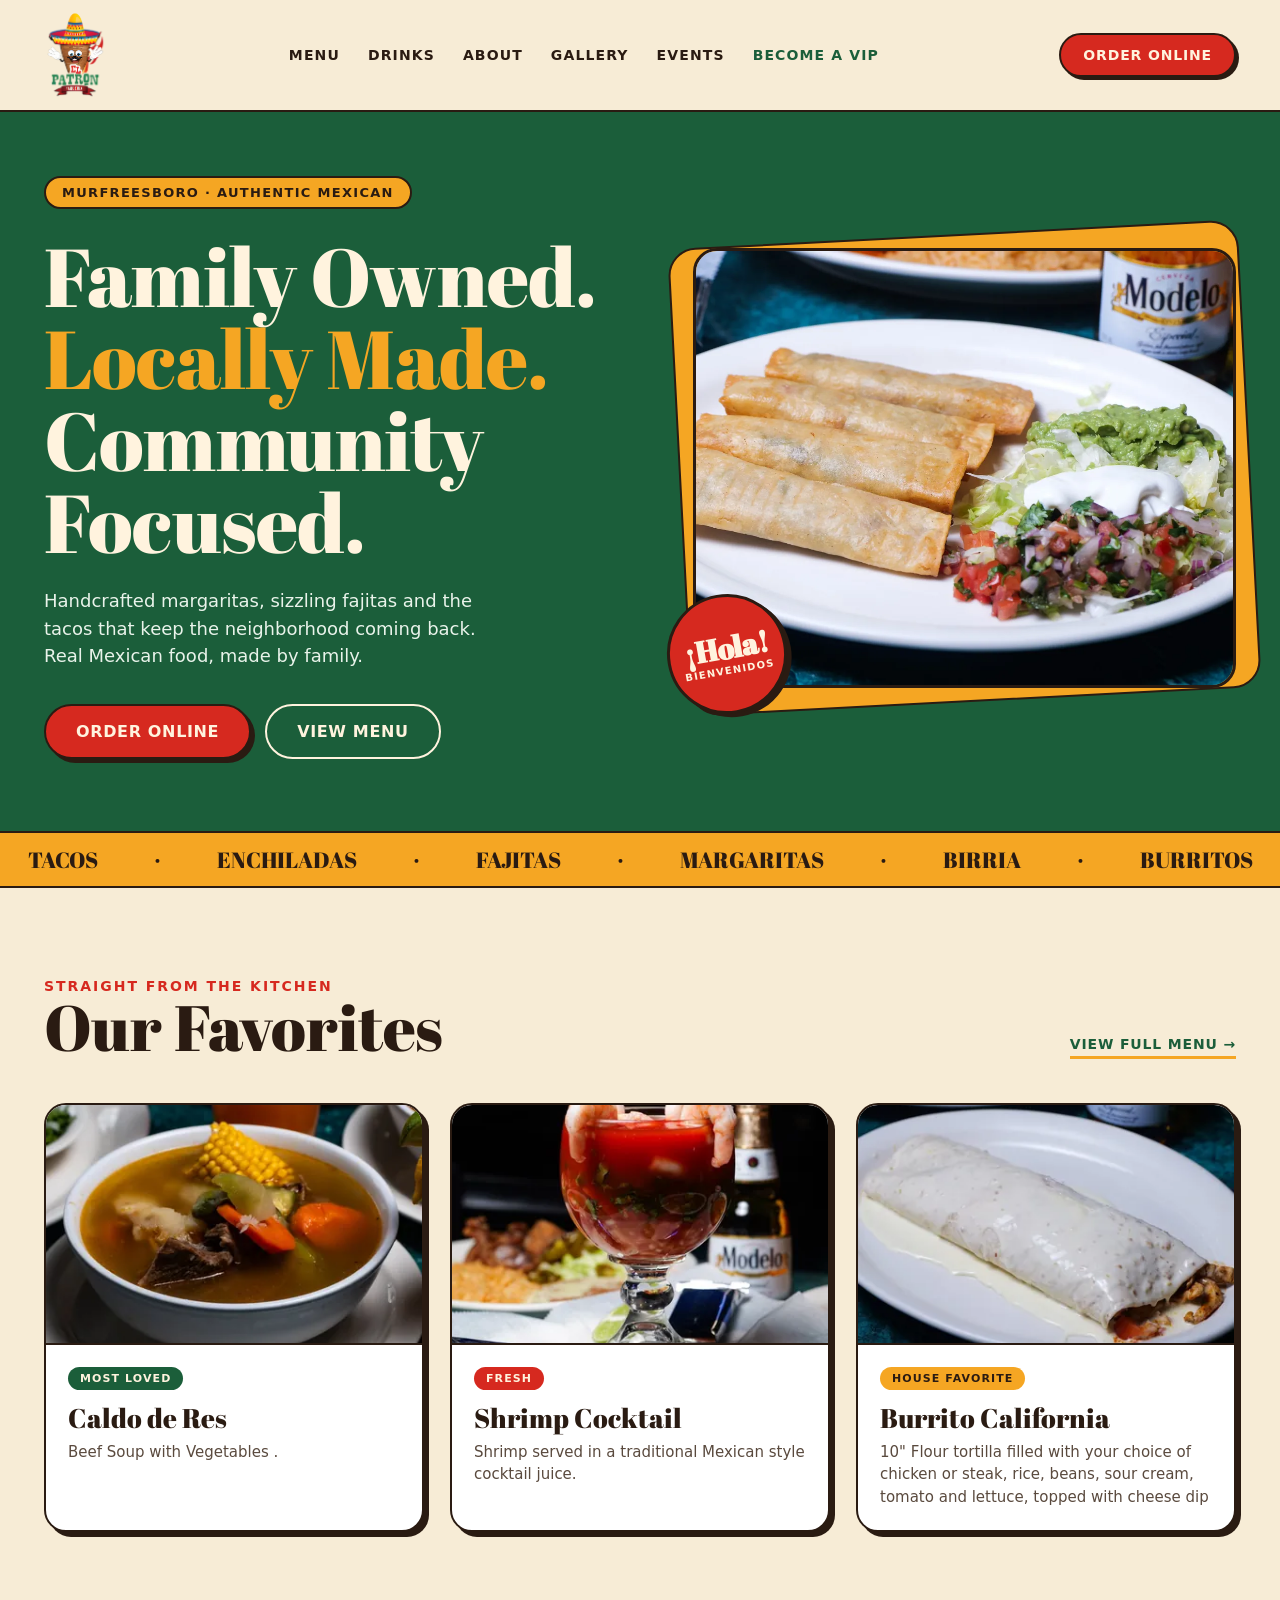
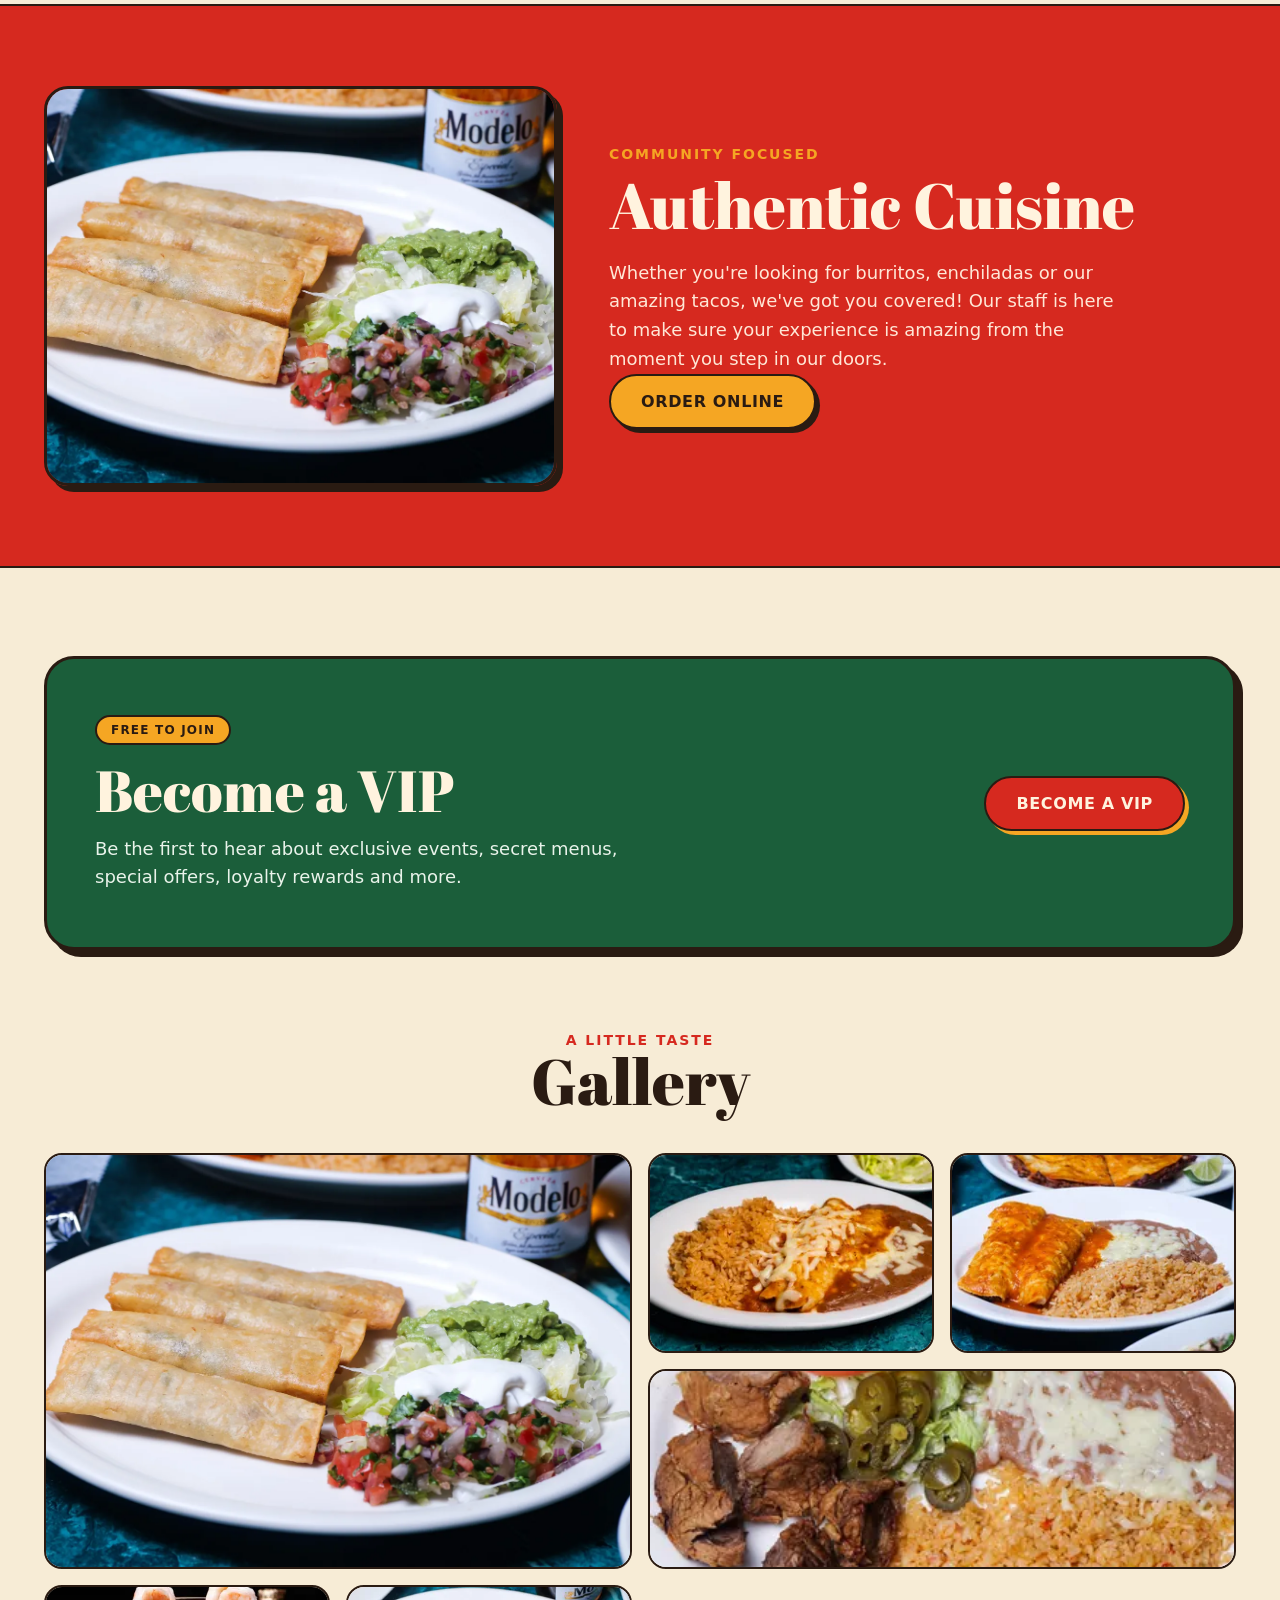
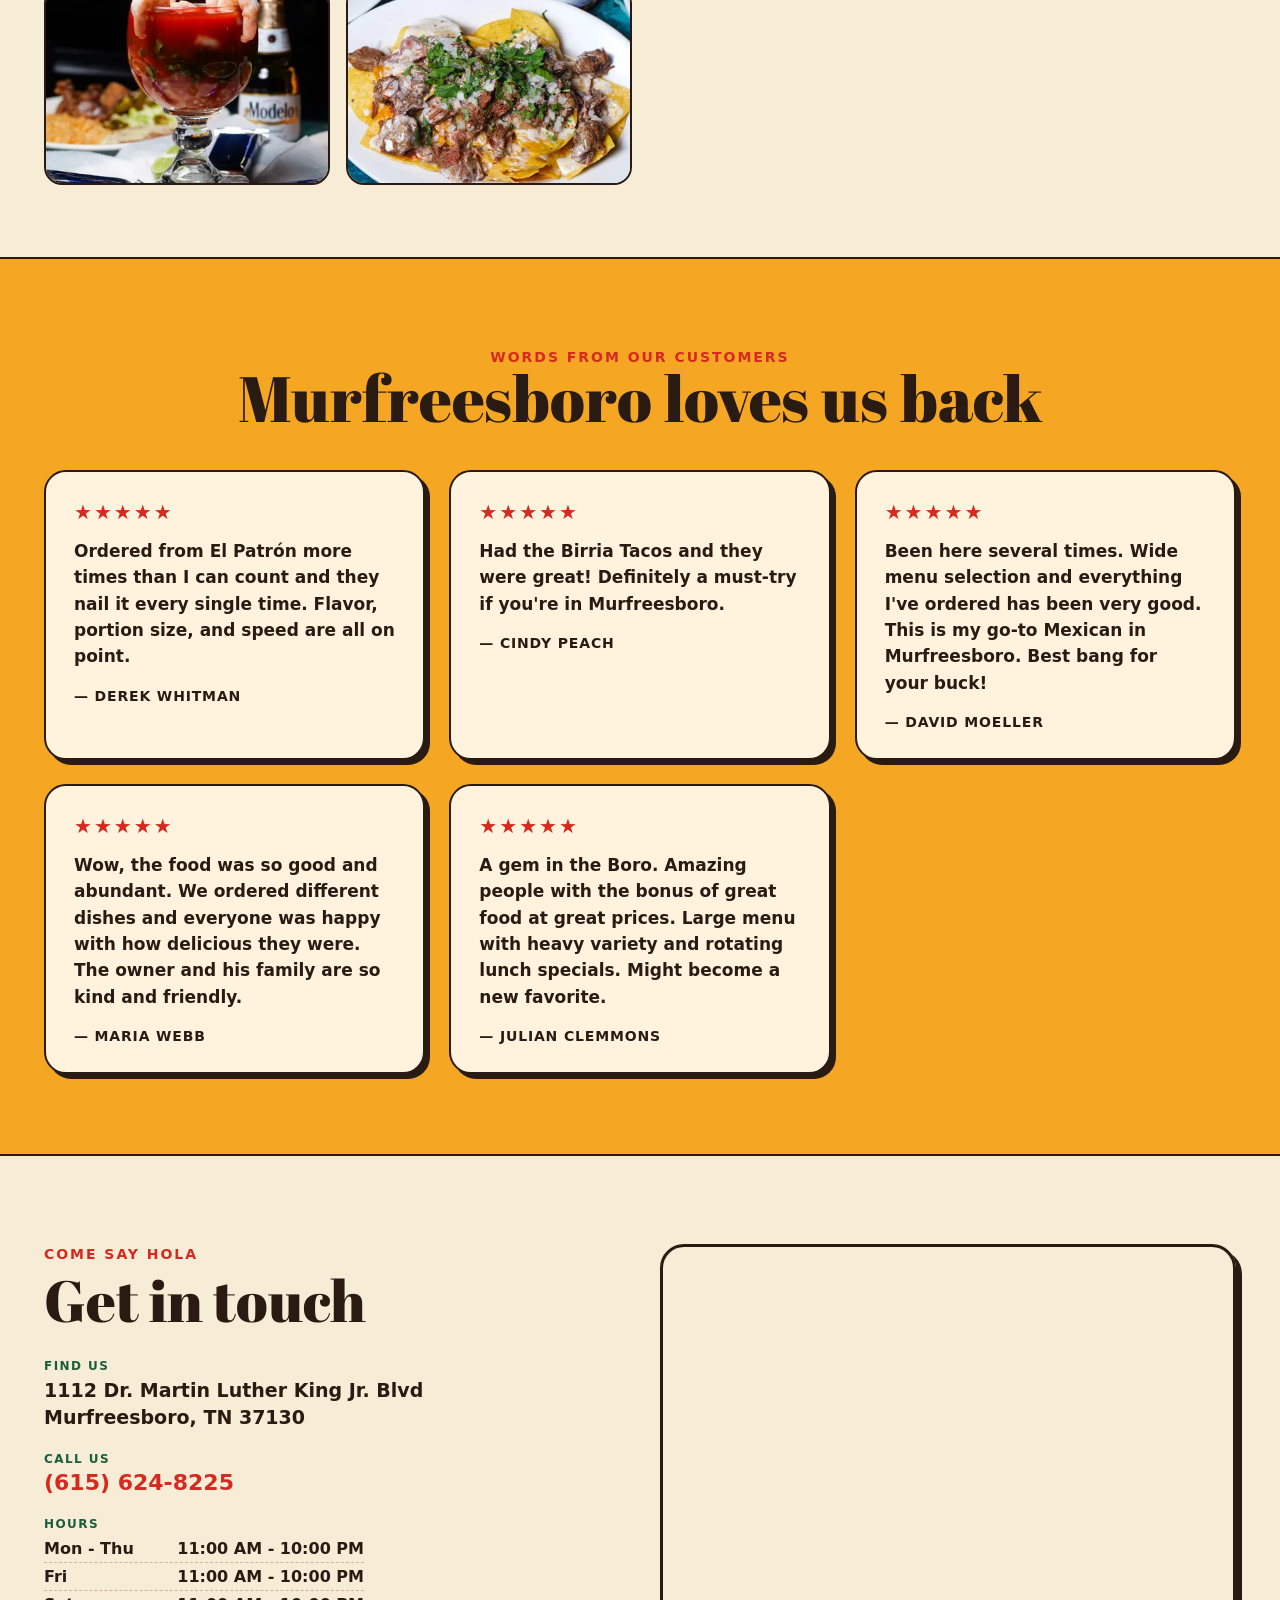
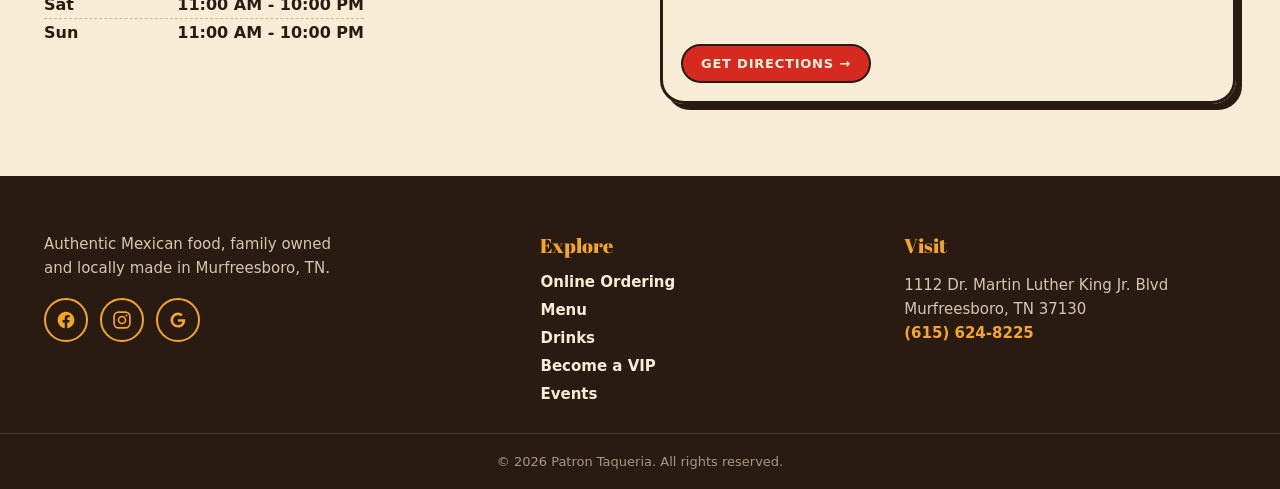
==== index.html @ e08a1bd9 "Cache-bust the logo: new brand-logo-hd.webp (lossless), immutable cache was serving the stale low-re" ====
<!DOCTYPE html><html lang="en"><head><meta charset="utf-8"><meta name="viewport" content="width=device-width, initial-scale=1"><title>Patron Taqueria | Authentic Mexican Restaurant in Murfreesboro, TN</title><meta name="description" content="Family-owned Mexican restaurant in Murfreesboro, TN. Handcrafted margaritas, sizzling fajitas, street tacos and more. Order online for pickup."><link rel="canonical" href="https://elpatrontaquerias.com/"><meta property="og:type" content="restaurant"><meta property="og:locale" content="en_US"><meta property="og:title" content="Patron Taqueria | Authentic Mexican Restaurant in Murfreesboro, TN"><meta property="og:description" content="Family-owned Mexican restaurant in Murfreesboro, TN. Handcrafted margaritas, sizzling fajitas, street tacos and more. Order online for pickup."><meta property="og:url" content="https://elpatrontaquerias.com/"><meta property="og:image" content="https://elpatrontaquerias.com/assets/images/61179e2979aa9200-1600.webp"><meta name="twitter:card" content="summary_large_image"><link rel="preconnect" href="https://fonts.googleapis.com"><link rel="preconnect" href="https://fonts.gstatic.com" crossorigin><link rel="stylesheet" href="https://fonts.googleapis.com/css2?family=Abril+Fatface&family=Hanken+Grotesque:wght@400;500;600;700;800&display=swap" media="print" onload="this.media='all'"><noscript><link rel="stylesheet" href="https://fonts.googleapis.com/css2?family=Abril+Fatface&family=Hanken+Grotesque:wght@400;500;600;700;800&display=swap"></noscript><link rel="preload" as="image" href="/assets/images/61179e2979aa9200-1600.webp" fetchpriority="high"><link rel="stylesheet" href="/assets/css/patron.css?v=422be148"><script type="application/ld+json">{"@context": "https://schema.org", "@graph": [{"@type": "Restaurant", "name": "Patron Taqueria", "url": "https://elpatrontaquerias.com/", "telephone": "+16156248225", "address": {"@type": "PostalAddress", "streetAddress": "1112 Dr. Martin Luther King Jr. Blvd", "addressLocality": "Murfreesboro", "addressRegion": "TN", "postalCode": "37130", "addressCountry": "US"}, "servesCuisine": ["Thai", "Sushi", "Asian"], "priceRange": "$$", "openingHoursSpecification": [{"@type": "OpeningHoursSpecification", "dayOfWeek": ["Monday", "Tuesday", "Wednesday", "Thursday"], "opens": "11:00", "closes": "22:00"}, {"@type": "OpeningHoursSpecification", "dayOfWeek": "Friday", "opens": "11:00", "closes": "22:00"}, {"@type": "OpeningHoursSpecification", "dayOfWeek": "Saturday", "opens": "11:00", "closes": "22:00"}, {"@type": "OpeningHoursSpecification", "dayOfWeek": "Sunday", "opens": "11:00", "closes": "22:00"}], "hasMap": "https://www.google.com/maps?q=1112%20Dr.%20Martin%20Luther%20King%20Jr.%20Blvd%2C%20Murfreesboro%2C%20TN%2037130", "sameAs": ["https://www.facebook.com/people/El-Patron-Taqueria/100088145538542/", "https://www.google.com/maps/place/?q=place_id:ChIJH6d9qfX4Y4gRHNHliizIGV8", "https://www.instagram.com/el.patron.taqueria/"], "geo": {"@type": "GeoCoordinates", "latitude": 35.8360498, "longitude": -86.3759035}, "potentialAction": {"@type": "OrderAction", "target": {"@type": "EntryPoint", "urlTemplate": "https://online.skytab.com/beb78ee939593d2ace30c469cb7ad3fd", "inLanguage": "en-US", "actionPlatform": ["http://schema.org/DesktopWebPlatform", "http://schema.org/MobileWebPlatform"]}, "deliveryMethod": ["http://purl.org/goodrelations/v1#DeliveryModePickUp"]}, "image": "https://elpatrontaquerias.com/assets/images/61179e2979aa9200-1600.webp", "@id": "https://elpatrontaquerias.com/#restaurant", "menu": "https://elpatrontaquerias.com/menu/", "hasMenu": {"@id": "https://elpatrontaquerias.com/menu/#menu"}}]}</script><script>window.SITE_CONFIG={"formEndpoint": null, "newsletterEndpoint": null, "birthdayEndpoint": null, "accentColor": "#188bf6", "vip": {"endpoint": "https://chowdownos.onrender.com/api/public/vip/signup", "client": 72}};</script></head><body><header class="site-header"><nav class="nav" id="nav"><a href="/" class="nav-logo" aria-label="Patron Taqueria home"><img src="/assets/images/brand-logo-hd.webp" alt="Patron Taqueria" width="75" height="86" style="height:86px!important;width:auto!important;max-width:150px!important;position:static!important;top:auto!important;object-fit:contain"></a><div class="nav-links"><a href="/menu/">Menu</a><a href="/drinks/">Drinks</a><a href="/#about">About</a><a href="/#gallery">Gallery</a><a href="/events/">Events</a><a href="/vip/" class="vip">Become a VIP</a></div><a href="https://online.skytab.com/beb78ee939593d2ace30c469cb7ad3fd" class="nav-cta" target="_blank" rel="noopener">Order Online</a><button class="nav-toggle" aria-label="Menu" aria-expanded="false" onclick="var n=document.getElementById('nav');var o=n.classList.toggle('open');this.setAttribute('aria-expanded',o)"><span></span><span></span><span></span></button></nav></header><main id="top"><section class="hero"><div class="hero-grid"><div><span class="pill hero-badge">Murfreesboro &middot; Authentic Mexican</span><h1>Family Owned.<br><span class="accent">Locally Made.</span><br>Community Focused.</h1><p class="hero-lede">Handcrafted margaritas, sizzling fajitas and the tacos that keep the neighborhood coming back. Real Mexican food, made by family.</p><div class="hero-cta"><a href="https://online.skytab.com/beb78ee939593d2ace30c469cb7ad3fd" class="btn btn-red" target="_blank" rel="noopener">Order Online</a><a href="/menu/" class="btn btn-outline">View Menu</a></div></div><div class="hero-media"><div class="frame" aria-hidden="true"></div><img src="/assets/images/61179e2979aa9200-1600.webp" srcset="/assets/images/61179e2979aa9200-400.webp 400w, /assets/images/61179e2979aa9200-800.webp 800w, /assets/images/61179e2979aa9200-1600.webp 1600w" sizes="(max-width:900px) 100vw, 560px" alt="Patron Taqueria dishes" width="2400" height="1292" fetchpriority="high" class="hero-media-img"><div class="hola" aria-hidden="true"><b>&iexcl;Hola!</b><span>Bienvenidos</span></div></div></div></section><div class="marquee" aria-hidden="true"><div class="marquee-track"><span>TACOS</span><span>&middot;</span><span>ENCHILADAS</span><span>&middot;</span><span>FAJITAS</span><span>&middot;</span><span>MARGARITAS</span><span>&middot;</span><span>BIRRIA</span><span>&middot;</span><span>BURRITOS</span><span>&middot;</span><span>TACOS</span><span>&middot;</span><span>ENCHILADAS</span><span>&middot;</span><span>FAJITAS</span><span>&middot;</span><span>MARGARITAS</span><span>&middot;</span><span>BIRRIA</span><span>&middot;</span><span>BURRITOS</span><span>&middot;</span></div></div><section class="sec" id="favorites"><div class="sec-head"><div><span class="eyebrow" style="color:var(--red)">Straight from the kitchen</span><h2>Our Favorites</h2></div><a href="/menu/" class="link-underline">View full menu &rarr;</a></div><div class="cards-3"><article class="dish"><img src="/assets/images/9b95f49585ba5d3e-1600.webp" srcset="/assets/images/9b95f49585ba5d3e-400.webp 400w, /assets/images/9b95f49585ba5d3e-800.webp 800w, /assets/images/9b95f49585ba5d3e-1600.webp 1600w" sizes="(max-width:900px) 100vw, 380px" alt="Caldo de Res" width="1800" height="1800" loading="lazy" class="dish-img"><div class="dish-body"><span class="tag tag-green">Most loved</span><h3>Caldo de Res</h3><p>Beef Soup with Vegetables .</p></div></article><article class="dish"><img src="/assets/images/d584fb7af03376d1-800.webp" srcset="/assets/images/d584fb7af03376d1-400.webp 400w, /assets/images/d584fb7af03376d1-800.webp 800w" sizes="(max-width:900px) 100vw, 380px" alt="Shrimp Cocktail" width="1200" height="1200" loading="lazy" class="dish-img"><div class="dish-body"><span class="tag tag-red">Fresh</span><h3>Shrimp Cocktail</h3><p>Shrimp served in a traditional Mexican style cocktail juice.</p></div></article><article class="dish"><img src="/assets/images/699a100ebb21918f-1600.webp" srcset="/assets/images/699a100ebb21918f-400.webp 400w, /assets/images/699a100ebb21918f-800.webp 800w, /assets/images/699a100ebb21918f-1600.webp 1600w" sizes="(max-width:900px) 100vw, 380px" alt="Burrito California " width="1824" height="1800" loading="lazy" class="dish-img"><div class="dish-body"><span class="tag tag-amber">House favorite</span><h3>Burrito California </h3><p>10" Flour tortilla filled with your choice of chicken or steak, rice, beans, sour cream, tomato and lettuce, topped with cheese dip</p></div></article></div></section><section class="band-red" id="about"><div class="about-grid"><img src="/assets/images/61179e2979aa9200-1600.webp" srcset="/assets/images/61179e2979aa9200-400.webp 400w, /assets/images/61179e2979aa9200-800.webp 800w, /assets/images/61179e2979aa9200-1600.webp 1600w" sizes="(max-width:900px) 100vw, 480px" alt="Inside Patron Taqueria" width="2400" height="1292" loading="lazy" class="about-img"><div><span class="eyebrow">Community focused</span><h2>Authentic Cuisine</h2><p>Whether you're looking for burritos, enchiladas or our amazing tacos, we've got you covered! Our staff is here to make sure your experience is amazing from the moment you step in our doors.</p><a href="https://online.skytab.com/beb78ee939593d2ace30c469cb7ad3fd" class="btn btn-amber" target="_blank" rel="noopener">Order Online</a></div></div></section><section class="sec"><div class="vip-card"><div><span class="pill vip-pill">Free to join</span><h2>Become a VIP</h2><p>Be the first to hear about exclusive events, secret menus, special offers, loyalty rewards and more.</p></div><div class="join"><a href="/vip/" class="btn btn-red">Become a VIP</a></div></div></section><section class="sec" id="gallery" style="padding-top:8px"><div class="sec-title"><span class="eyebrow" style="color:var(--red)">A little taste</span><h2>Gallery</h2></div><div class="gallery"><a class="gm-cell g-2w g-2h"><img src="/assets/images/61179e2979aa9200-1600.webp" srcset="/assets/images/61179e2979aa9200-400.webp 400w, /assets/images/61179e2979aa9200-800.webp 800w, /assets/images/61179e2979aa9200-1600.webp 1600w" sizes="(max-width:768px) 50vw, 25vw" alt="" width="2400" height="1292" loading="lazy"></a><a class="gm-cell "><img src="/assets/images/a4452d2f9cfc1175-1600.webp" srcset="/assets/images/a4452d2f9cfc1175-400.webp 400w, /assets/images/a4452d2f9cfc1175-800.webp 800w, /assets/images/a4452d2f9cfc1175-1600.webp 1600w" sizes="(max-width:768px) 50vw, 25vw" alt="" width="2400" height="1213" loading="lazy"></a><a class="gm-cell "><img src="/assets/images/567d5cf0da210502-1600.webp" srcset="/assets/images/567d5cf0da210502-400.webp 400w, /assets/images/567d5cf0da210502-800.webp 800w, /assets/images/567d5cf0da210502-1600.webp 1600w" sizes="(max-width:768px) 50vw, 25vw" alt="" width="2400" height="1190" loading="lazy"></a><a class="gm-cell g-2w"><img src="/assets/images/56c451a11c69d273-1600.webp" srcset="/assets/images/56c451a11c69d273-400.webp 400w, /assets/images/56c451a11c69d273-800.webp 800w, /assets/images/56c451a11c69d273-1600.webp 1600w" sizes="(max-width:768px) 50vw, 25vw" alt="" width="4000" height="4000" loading="lazy"></a><a class="gm-cell "><img src="/assets/images/d584fb7af03376d1-800.webp" srcset="/assets/images/d584fb7af03376d1-400.webp 400w, /assets/images/d584fb7af03376d1-800.webp 800w" sizes="(max-width:768px) 50vw, 25vw" alt="" width="1200" height="1200" loading="lazy"></a><a class="gm-cell "><img src="/assets/images/7ce7db3fb9d2a009-1600.webp" srcset="/assets/images/7ce7db3fb9d2a009-400.webp 400w, /assets/images/7ce7db3fb9d2a009-800.webp 800w, /assets/images/7ce7db3fb9d2a009-1600.webp 1600w" sizes="(max-width:768px) 50vw, 25vw" alt="" width="4003" height="4000" loading="lazy"></a></div></section><section class="band-amber"><div class="sec" style="padding-bottom:80px"><div class="sec-title"><span class="eyebrow" style="color:var(--red)">Words from our customers</span><h2>Murfreesboro loves us back</h2></div><div class="reviews-grid"><div class="review"><div class="stars" aria-label="5 out of 5 stars">&#9733;&#9733;&#9733;&#9733;&#9733;</div><p>Ordered from El Patrón more times than I can count and they nail it every single time. Flavor, portion size, and speed are all on point.</p><div class="who">&mdash; Derek Whitman</div></div><div class="review"><div class="stars" aria-label="5 out of 5 stars">&#9733;&#9733;&#9733;&#9733;&#9733;</div><p>Had the Birria Tacos and they were great! Definitely a must-try if you're in Murfreesboro.</p><div class="who">&mdash; Cindy Peach</div></div><div class="review"><div class="stars" aria-label="5 out of 5 stars">&#9733;&#9733;&#9733;&#9733;&#9733;</div><p>Been here several times. Wide menu selection and everything I've ordered has been very good. This is my go-to Mexican in Murfreesboro. Best bang for your buck!</p><div class="who">&mdash; David Moeller</div></div><div class="review"><div class="stars" aria-label="5 out of 5 stars">&#9733;&#9733;&#9733;&#9733;&#9733;</div><p>Wow, the food was so good and abundant. We ordered different dishes and everyone was happy with how delicious they were. The owner and his family are so kind and friendly.</p><div class="who">&mdash; Maria Webb</div></div><div class="review"><div class="stars" aria-label="5 out of 5 stars">&#9733;&#9733;&#9733;&#9733;&#9733;</div><p>A gem in the Boro. Amazing people with the bonus of great food at great prices. Large menu with heavy variety and rotating lunch specials. Might become a new favorite.</p><div class="who">&mdash; Julian Clemmons</div></div></div></div></section><section class="sec" id="contact"><div class="contact-grid"><div><span class="eyebrow">Come say hola</span><h2 style="font-size:clamp(36px,4.6vw,58px);margin-top:8px">Get in touch</h2><div class="contact-list"><div><div class="label">Find us</div><div class="addr">1112 Dr. Martin Luther King Jr. Blvd<br>Murfreesboro, TN 37130</div></div><div><div class="label">Call us</div><a href="tel:+16156248225" class="phone">(615) 624-8225</a></div><div><div class="label">Hours</div><div class="hours"><div class="row"><span>Mon - Thu</span><span>11:00 AM - 10:00 PM</span></div><div class="row"><span>Fri</span><span>11:00 AM - 10:00 PM</span></div><div class="row"><span>Sat</span><span>11:00 AM - 10:00 PM</span></div><div class="row"><span>Sun</span><span>11:00 AM - 10:00 PM</span></div></div></div></div></div><div class="map-embed"><iframe title="Map to Patron Taqueria" src="https://www.google.com/maps?q=35.8360498,-86.3759035&amp;z=15&amp;output=embed" loading="lazy" referrerpolicy="no-referrer-when-downgrade" allowfullscreen></iframe><a class="badge" href="https://www.google.com/maps/search/?api=1&amp;query=Google&amp;query_place_id=ChIJH6d9qfX4Y4gRHNHliizIGV8" target="_blank" rel="noopener" aria-label="Get directions to Patron Taqueria">Get directions &rarr;</a></div></div></section></main><footer class="site-footer"><div class="footer-grid"><div><p>Authentic Mexican food, family owned and locally made in Murfreesboro, TN.</p><div class="socials" aria-label="Follow us"><a href="https://www.facebook.com/people/El-Patron-Taqueria/100088145538542/" target="_blank" rel="noopener" aria-label="Facebook"><svg viewBox="0 0 24 24" width="20" height="20" fill="currentColor"><path d="M22 12.06C22 6.5 17.52 2 12 2S2 6.5 2 12.06c0 5 3.66 9.15 8.44 9.94v-7.03H7.9v-2.9h2.54V9.85c0-2.51 1.49-3.9 3.77-3.9 1.09 0 2.24.2 2.24.2v2.46h-1.26c-1.24 0-1.63.77-1.63 1.56v1.87h2.78l-.44 2.9h-2.34V22c4.78-.79 8.44-4.94 8.44-9.94z"/></svg></a><a href="https://www.instagram.com/el.patron.taqueria/" target="_blank" rel="noopener" aria-label="Instagram"><svg viewBox="0 0 24 24" width="20" height="20" fill="none" stroke="currentColor" stroke-width="2"><rect x="2.5" y="2.5" width="19" height="19" rx="5.5"/><circle cx="12" cy="12" r="4.2"/><circle cx="17.4" cy="6.6" r="1.2" fill="currentColor" stroke="none"/></svg></a><a href="https://www.google.com/maps/search/?api=1&amp;query=Google&amp;query_place_id=ChIJH6d9qfX4Y4gRHNHliizIGV8" target="_blank" rel="noopener" aria-label="Google"><svg viewBox="0 0 24 24" width="20" height="20" fill="currentColor"><path d="M21.35 11.1H12v2.98h5.35c-.23 1.4-1.64 4.1-5.35 4.1a5.9 5.9 0 0 1 0-11.8c1.68 0 2.8.72 3.45 1.33l2.35-2.27C16.4 4.02 14.42 3 12 3a9 9 0 1 0 0 18c5.2 0 8.64-3.65 8.64-8.8 0-.6-.07-1.06-.16-1.5z"/></svg></a></div></div><div><div class="foot-h">Explore</div><div class="foot-links"><a href="https://online.skytab.com/beb78ee939593d2ace30c469cb7ad3fd" target="_blank" rel="noopener">Online Ordering</a><a href="/menu/">Menu</a><a href="/drinks/">Drinks</a><a href="/vip/">Become a VIP</a><a href="/events/">Events</a></div></div><div><div class="foot-h">Visit</div><div class="foot-visit">1112 Dr. Martin Luther King Jr. Blvd<br>Murfreesboro, TN 37130<br><a href="tel:+16156248225">(615) 624-8225</a></div></div></div><div class="foot-legal">&copy; 2026 Patron Taqueria. All rights reserved.</div></footer></body></html>
---- assets/css/patron.css ----
/* El Patrón Taqueria — neo-brutalist taqueria theme (from Claude Design mockup) */
:root{
  --cream:#F7ECD6; --cream-lt:#FFF3DE; --green:#1B5E3A; --red:#D6291F;
  --amber:#F5A623; --ink:#2A1B12; --muted:#5A4A3E;
  --shadow:4px 4px 0 var(--ink); --shadow-lg:6px 6px 0 var(--ink);
  --maxw:1240px;
}
*{box-sizing:border-box;margin:0;padding:0}
html{scroll-behavior:smooth}
body{font-family:'Hanken Grotesque',system-ui,sans-serif;color:var(--ink);background:var(--cream);overflow-x:hidden;-webkit-font-smoothing:antialiased}
::selection{background:var(--amber);color:var(--ink)}
a{text-decoration:none;color:inherit}
img{max-width:100%;display:block}
.wrap{max-width:var(--maxw);margin:0 auto;padding:0 24px}
h1,h2,h3{font-family:'Abril Fatface',Georgia,serif;font-weight:400;line-height:1}
.eyebrow{font-weight:800;font-size:14px;letter-spacing:.14em;text-transform:uppercase}
.pill{display:inline-flex;align-items:center;gap:8px;font-weight:800;letter-spacing:.1em;text-transform:uppercase;border:2px solid var(--ink);border-radius:999px}

/* buttons */
.btn{display:inline-block;font-weight:800;letter-spacing:.04em;text-transform:uppercase;padding:16px 30px;border-radius:999px;border:2px solid var(--ink);box-shadow:var(--shadow);transition:transform .12s ease,box-shadow .12s ease;font-size:16px}
.btn:hover{transform:translate(-2px,-2px);box-shadow:6px 6px 0 var(--ink)}
.btn:active{transform:translate(2px,2px);box-shadow:1px 1px 0 var(--ink)}
.btn-red{background:var(--red);color:var(--cream-lt)}
.btn-amber{background:var(--amber);color:var(--ink)}
.btn-outline{background:transparent;color:var(--cream-lt);border-color:var(--cream-lt);box-shadow:none}
.btn-outline:hover{box-shadow:none;background:rgba(255,243,222,.1)}

/* nav */
.site-header{position:sticky;top:0;z-index:50;background:var(--cream);border-bottom:2px solid var(--ink)}
.nav{display:flex;align-items:center;justify-content:space-between;gap:20px;padding:12px 24px;max-width:var(--maxw);margin:0 auto}
.nav-logo img{height:92px;width:auto;max-width:220px;object-fit:contain;display:block}
.nav-links{display:flex;align-items:center;gap:28px;font-weight:700;font-size:14px;letter-spacing:.08em;text-transform:uppercase}
.nav-links a.vip{color:var(--green)}
.nav-cta{background:var(--red);color:var(--cream-lt);font-weight:800;font-size:14px;letter-spacing:.06em;text-transform:uppercase;padding:12px 22px;border-radius:999px;border:2px solid var(--ink);box-shadow:3px 3px 0 var(--ink);white-space:nowrap}
.nav-toggle{display:none;background:none;border:2px solid var(--ink);border-radius:10px;padding:8px 10px;cursor:pointer}
.nav-toggle span{display:block;width:22px;height:2px;background:var(--ink);margin:4px 0}

/* hero */
.hero{background:var(--green);position:relative;overflow:hidden}
.hero-grid{display:grid;grid-template-columns:1.05fr .95fr;gap:48px;align-items:center;padding:64px 24px 72px;max-width:var(--maxw);margin:0 auto}
.hero-badge{background:var(--amber);color:var(--ink);font-size:13px;padding:7px 16px;margin-bottom:26px}
.hero h1{color:var(--cream-lt);font-size:clamp(46px,6.4vw,92px);letter-spacing:-.01em}
.hero h1 .accent{color:var(--amber)}
.hero-lede{margin-top:24px;max-width:440px;font-size:18px;line-height:1.55;color:#E9F3EA;font-weight:500}
.hero-cta{margin-top:34px;display:flex;flex-wrap:wrap;gap:14px}
.hero-media{position:relative}
.hero-media .frame{position:absolute;inset:-14px;background:var(--amber);border-radius:28px;transform:rotate(-3deg);border:2px solid var(--ink)}
.hero-media img{position:relative;width:100%;height:440px;object-fit:cover;border-radius:24px;border:3px solid var(--ink)}
.hola{position:absolute;bottom:-26px;left:-26px;z-index:3;width:120px;height:120px;border-radius:50%;background:var(--red);border:3px solid var(--ink);display:flex;flex-direction:column;align-items:center;justify-content:center;text-align:center;transform:rotate(-10deg);box-shadow:var(--shadow)}
.hola b{font-family:'Abril Fatface',serif;color:var(--cream-lt);font-size:30px;line-height:1}
.hola span{color:var(--cream-lt);font-weight:800;font-size:10px;letter-spacing:.12em;text-transform:uppercase;margin-top:2px}

/* marquee */
.marquee{background:var(--amber);border-top:2px solid var(--ink);border-bottom:2px solid var(--ink);overflow:hidden;padding:12px 0}
.marquee-track{display:flex;width:max-content;animation:marquee 24s linear infinite;font-family:'Abril Fatface',serif;font-size:22px;color:var(--ink);white-space:nowrap}
.marquee-track span{padding:0 28px}
@keyframes marquee{from{transform:translateX(0)}to{transform:translateX(-50%)}}
@media (prefers-reduced-motion:reduce){.marquee-track{animation:none}}

/* section heads */
.sec{padding:88px 24px 72px;max-width:var(--maxw);margin:0 auto}
.sec-head{display:flex;align-items:flex-end;justify-content:space-between;flex-wrap:wrap;gap:16px;margin-bottom:44px}
.sec-head h2,.sec-title h2{font-size:clamp(38px,5vw,64px)}
.sec-title{text-align:center;margin-bottom:40px}
.link-underline{font-weight:800;font-size:14px;letter-spacing:.06em;text-transform:uppercase;color:var(--green);border-bottom:3px solid var(--amber);padding-bottom:4px}

/* favorites */
.cards-3{display:grid;grid-template-columns:repeat(3,1fr);gap:26px}
.dish{background:#fff;border:2px solid var(--ink);border-radius:22px;overflow:hidden;box-shadow:5px 5px 0 var(--ink)}
.dish img{width:100%;height:240px;object-fit:cover;border-bottom:2px solid var(--ink)}
.dish-body{padding:22px}
.tag{display:inline-block;font-weight:800;font-size:11px;letter-spacing:.1em;text-transform:uppercase;padding:5px 12px;border-radius:999px}
.tag-green{background:var(--green);color:var(--cream-lt)} .tag-red{background:var(--red);color:var(--cream-lt)} .tag-amber{background:var(--amber);color:var(--ink)}
.dish h3{font-size:27px;margin-top:14px;line-height:1.05}
.dish p{margin-top:8px;font-size:15px;line-height:1.5;color:var(--muted);font-weight:500}

/* about band */
.band-red{background:var(--red);border-top:2px solid var(--ink);border-bottom:2px solid var(--ink)}
.about-grid{display:grid;grid-template-columns:.9fr 1.1fr;gap:52px;align-items:center;padding:80px 24px;max-width:var(--maxw);margin:0 auto}
.about-grid img{width:100%;height:400px;object-fit:cover;border-radius:24px;border:3px solid var(--ink);box-shadow:var(--shadow-lg)}
.about-grid h2{color:var(--cream-lt);font-size:clamp(38px,5vw,66px);margin-top:10px}
.about-grid .eyebrow{color:var(--amber)}
.about-grid p{margin-top:22px;max-width:520px;font-size:18px;line-height:1.6;color:#FFE7D6;font-weight:500}

/* vip */
.vip-card{background:var(--green);border:3px solid var(--ink);border-radius:30px;padding:56px 48px;box-shadow:7px 7px 0 var(--ink);display:grid;grid-template-columns:1.3fr .7fr;gap:36px;align-items:center}
.vip-card h2{color:var(--cream-lt);font-size:clamp(34px,4.6vw,58px);margin-top:16px}
.vip-card p{margin-top:16px;max-width:560px;font-size:18px;line-height:1.55;color:#E9F3EA;font-weight:500}
.vip-card .join{justify-self:end}
.vip-card .btn-red{box-shadow:4px 4px 0 var(--amber)}
/* VIP page — branded experience */
.vip-mascot{position:relative;z-index:2;width:100%;max-width:440px;margin:0 auto;display:block;object-fit:contain;filter:drop-shadow(6px 8px 0 rgba(42,27,18,.25))}
.perk{background:#fff;border:2px solid var(--ink);border-radius:22px;padding:30px 26px;box-shadow:5px 5px 0 var(--ink);text-align:left}
.perk-ic{width:56px;height:56px;border-radius:16px;border:2px solid var(--ink);display:flex;align-items:center;justify-content:center;margin-bottom:18px}
.perk-ic.tag-green{background:var(--green);color:var(--cream-lt)} .perk-ic.tag-red{background:var(--red);color:var(--cream-lt)} .perk-ic.tag-amber{background:var(--amber);color:var(--ink)}
.perk h3{font-size:24px;line-height:1.05} .perk p{margin-top:8px;font-size:15px;line-height:1.5;color:var(--muted);font-weight:500}
#join{scroll-margin-top:90px}
.vip-join{display:grid;grid-template-columns:.85fr 1.15fr;gap:44px;align-items:center}
.vip-join-head .eyebrow{color:var(--cream-lt)}
.vip-join-head h2{color:var(--cream-lt);font-size:clamp(38px,4.8vw,64px);margin-top:12px}
.vip-join-head p{color:#FFE7E4;font-size:18px;line-height:1.55;margin-top:14px;font-weight:500;max-width:420px}
.vip-join-card{background:var(--cream-lt);border:3px solid var(--ink);border-radius:26px;padding:36px 32px;box-shadow:7px 7px 0 var(--ink)}

/* gallery */
.gallery{display:grid;grid-template-columns:repeat(4,1fr);grid-auto-rows:200px;gap:16px}
.gallery img{width:100%;height:100%;object-fit:cover;border-radius:18px;border:2px solid var(--ink)}
.g-2w{grid-column:span 2} .g-2h{grid-row:span 2}

/* reviews */
.band-amber{background:var(--amber);border-top:2px solid var(--ink);border-bottom:2px solid var(--ink)}
.reviews-grid{display:grid;grid-template-columns:repeat(3,1fr);gap:24px}
.review{background:var(--cream-lt);border:2px solid var(--ink);border-radius:22px;padding:28px;box-shadow:5px 5px 0 var(--ink)}
.stars{color:var(--red);font-size:20px;letter-spacing:2px}
.review p{margin-top:14px;font-size:17px;line-height:1.55;font-weight:600;color:var(--ink)}
.review .who{margin-top:18px;font-weight:800;font-size:14px;text-transform:uppercase;letter-spacing:.06em}

/* contact */
.contact-grid{display:grid;grid-template-columns:1fr 1fr;gap:40px;align-items:start}
.contact-grid .eyebrow{color:var(--red)}
.contact-list{margin-top:30px;display:flex;flex-direction:column;gap:22px}
.contact-list .label{font-weight:800;font-size:12px;letter-spacing:.12em;text-transform:uppercase;color:var(--green)}
.contact-list .addr{font-size:19px;font-weight:600;margin-top:4px;line-height:1.4}
.contact-list .phone{font-size:22px;font-weight:800;margin-top:4px;color:var(--red);display:inline-block}
.hours{margin-top:8px;display:flex;flex-direction:column;gap:4px;font-size:16px;font-weight:600;max-width:320px}
.hours .row{display:flex;justify-content:space-between;border-bottom:1px dashed #C9B896;padding-bottom:4px}
.hours .row:last-child{border-bottom:none}
.map-link{position:relative;display:block;border-radius:24px;overflow:hidden;border:3px solid var(--ink);box-shadow:var(--shadow-lg);min-height:360px}
.map-link img{width:100%;height:100%;object-fit:cover;position:absolute;inset:0}
.map-link .badge{position:absolute;bottom:18px;left:18px;background:var(--red);color:var(--cream-lt);font-weight:800;font-size:13px;letter-spacing:.06em;text-transform:uppercase;padding:10px 18px;border-radius:999px;border:2px solid var(--ink)}
.map-embed{position:relative;border-radius:24px;overflow:hidden;border:3px solid var(--ink);box-shadow:var(--shadow-lg);min-height:460px}
.map-embed iframe{width:100%;height:100%;min-height:460px;border:0;display:block;position:absolute;inset:0}
.map-embed .badge{position:absolute;bottom:18px;left:18px;z-index:2;background:var(--red);color:var(--cream-lt);font-weight:800;font-size:13px;letter-spacing:.06em;text-transform:uppercase;padding:10px 18px;border-radius:999px;border:2px solid var(--ink);text-decoration:none}
.map-embed .badge:hover{filter:brightness(1.05)}

/* footer */
.site-footer{background:var(--ink);color:var(--cream)}
.footer-grid{display:grid;grid-template-columns:1.4fr 1fr 1fr;gap:32px;padding:56px 24px 30px;max-width:var(--maxw);margin:0 auto}
.site-footer img{height:64px;width:auto;margin-bottom:16px}
.site-footer p{max-width:320px;font-size:15px;line-height:1.6;color:#D6C6AE;font-weight:500}
.foot-h{font-family:'Abril Fatface',serif;font-size:20px;margin-bottom:14px;color:var(--amber)}
.foot-links{display:flex;flex-direction:column;gap:10px;font-weight:600;font-size:15px}
.foot-visit{font-size:15px;line-height:1.6;color:#D6C6AE;font-weight:500}
.foot-visit a{color:var(--amber);font-weight:700}
.foot-legal{border-top:1px solid #4A3A2E;padding:20px 24px;text-align:center;font-size:13px;color:#A8977F}
.socials{display:flex;gap:12px;margin-top:18px}
.socials a{width:44px;height:44px;border-radius:50%;border:2px solid var(--amber);color:var(--amber);display:flex;align-items:center;justify-content:center;transition:transform .12s,background .12s,color .12s}
.socials a:hover{transform:translateY(-2px);background:var(--amber);color:var(--ink)}

/* responsive */
@media (max-width:900px){
  .nav-links,.nav-cta{display:none}
  .nav-logo img{height:66px}
  .nav-toggle{display:block}
  .nav.open .nav-links{display:flex;position:absolute;top:100%;left:0;right:0;flex-direction:column;gap:18px;background:var(--cream);border-bottom:2px solid var(--ink);padding:20px 24px}
  .nav.open .nav-cta{display:inline-block}
  .site-header{position:relative}
  .hero-grid,.about-grid,.contact-grid,.vip-card{grid-template-columns:1fr}
  .hero-media{margin-top:34px} .hola{width:96px;height:96px;bottom:-18px;left:-14px}
  .cards-3,.reviews-grid{grid-template-columns:1fr 1fr}
  .vip-card .join{justify-self:start}
  .vip-join{grid-template-columns:1fr;gap:30px}
  .footer-grid{grid-template-columns:1fr 1fr}
}
@media (max-width:640px){
  .sec{padding:60px 20px 48px} .about-grid,.hero-grid{padding:48px 20px}
  .cards-3,.reviews-grid,.footer-grid{grid-template-columns:1fr}
  .gallery{grid-template-columns:repeat(2,1fr);grid-auto-rows:150px}
  .vip-card{padding:36px 26px} .map-link,.map-embed{min-height:280px} .map-embed iframe{min-height:280px}
  .contact-grid{gap:28px}
}

/* theme extras: logo fallback, image sizing, gallery anchors, VIP form, events */
.logo-text{font-family:'Abril Fatface',serif;font-size:26px;color:var(--ink)}
.hero-media-img,.about-img,.dish-img{width:100%;display:block}
.hero-media-img{height:440px;object-fit:cover;border-radius:24px;border:3px solid var(--ink)}
.about-img{height:400px;object-fit:cover;border-radius:24px;border:3px solid var(--ink);box-shadow:var(--shadow-lg)}
.dish-img{height:240px;object-fit:cover;border-bottom:2px solid var(--ink)}
.gallery a.gm-cell{display:block}
.gallery a.gm-cell img{width:100%;height:100%;object-fit:cover;border-radius:18px;border:2px solid var(--ink)}
.vip-pill{background:var(--amber);color:var(--ink);font-size:12px;padding:6px 14px}
.pill.hero-badge{font-size:13px}
/* page hero banner (vip/events) */
.page-hero{background:var(--green);border-bottom:2px solid var(--ink);text-align:center;padding:64px 24px}
.page-hero h1{color:var(--cream-lt);font-size:clamp(40px,6vw,80px)}
.page-hero p{color:#E9F3EA;font-size:18px;font-weight:500;margin-top:14px;max-width:560px;margin-left:auto;margin-right:auto}
/* VIP signup form */
.vip-wrap{max-width:640px;margin:0 auto;padding:72px 24px}
.vip-offer{text-align:center;font-size:19px;line-height:1.55;font-weight:600;margin-bottom:8px}
.vip-sub{text-align:center;color:var(--muted);margin-bottom:28px}
.vip-form{background:#fff;border:2px solid var(--ink);border-radius:22px;padding:32px;box-shadow:5px 5px 0 var(--ink)}
.vip-form .form-row{display:grid;grid-template-columns:1fr 1fr;gap:16px}
.vip-form .form-group{display:flex;flex-direction:column;margin-bottom:16px}
.vip-form label{font-weight:800;font-size:12px;letter-spacing:.08em;text-transform:uppercase;color:var(--green);margin-bottom:6px}
.vip-form input{border:2px solid var(--ink);border-radius:12px;padding:12px 14px;font-size:16px;font-family:inherit}
.vip-form .hp{position:absolute;left:-9999px}
.vip-form button{width:100%;margin-top:8px}
.form-error{color:var(--red);font-weight:700;margin:8px 0;min-height:1em}
.vip-result{text-align:center;padding:40px 24px}
.vip-result-h{font-family:'Abril Fatface',serif;font-size:32px}
.vip-wallet-btns{display:flex;gap:14px;justify-content:center;flex-wrap:wrap;margin-top:20px}
@media (max-width:640px){.vip-form .form-row{grid-template-columns:1fr}}
/* events */
.events-wrap{max-width:1240px;margin:0 auto;padding:72px 24px}
.events-grid{display:grid;grid-template-columns:repeat(3,1fr);gap:26px}
.event-card{background:#fff;border:2px solid var(--ink);border-radius:22px;overflow:hidden;box-shadow:5px 5px 0 var(--ink)}
.event-card img{width:100%;height:200px;object-fit:cover;border-bottom:2px solid var(--ink)}
.event-card .ev-body{padding:22px}
.event-card .ev-date{font-weight:800;font-size:13px;letter-spacing:.08em;text-transform:uppercase;color:var(--green)}
.event-card h3{font-size:24px;margin-top:8px}
.events-empty{text-align:center;color:var(--muted);font-size:18px;padding:40px}
@media (max-width:900px){.events-grid{grid-template-columns:1fr 1fr}}
@media (max-width:640px){.events-grid{grid-template-columns:1fr}}
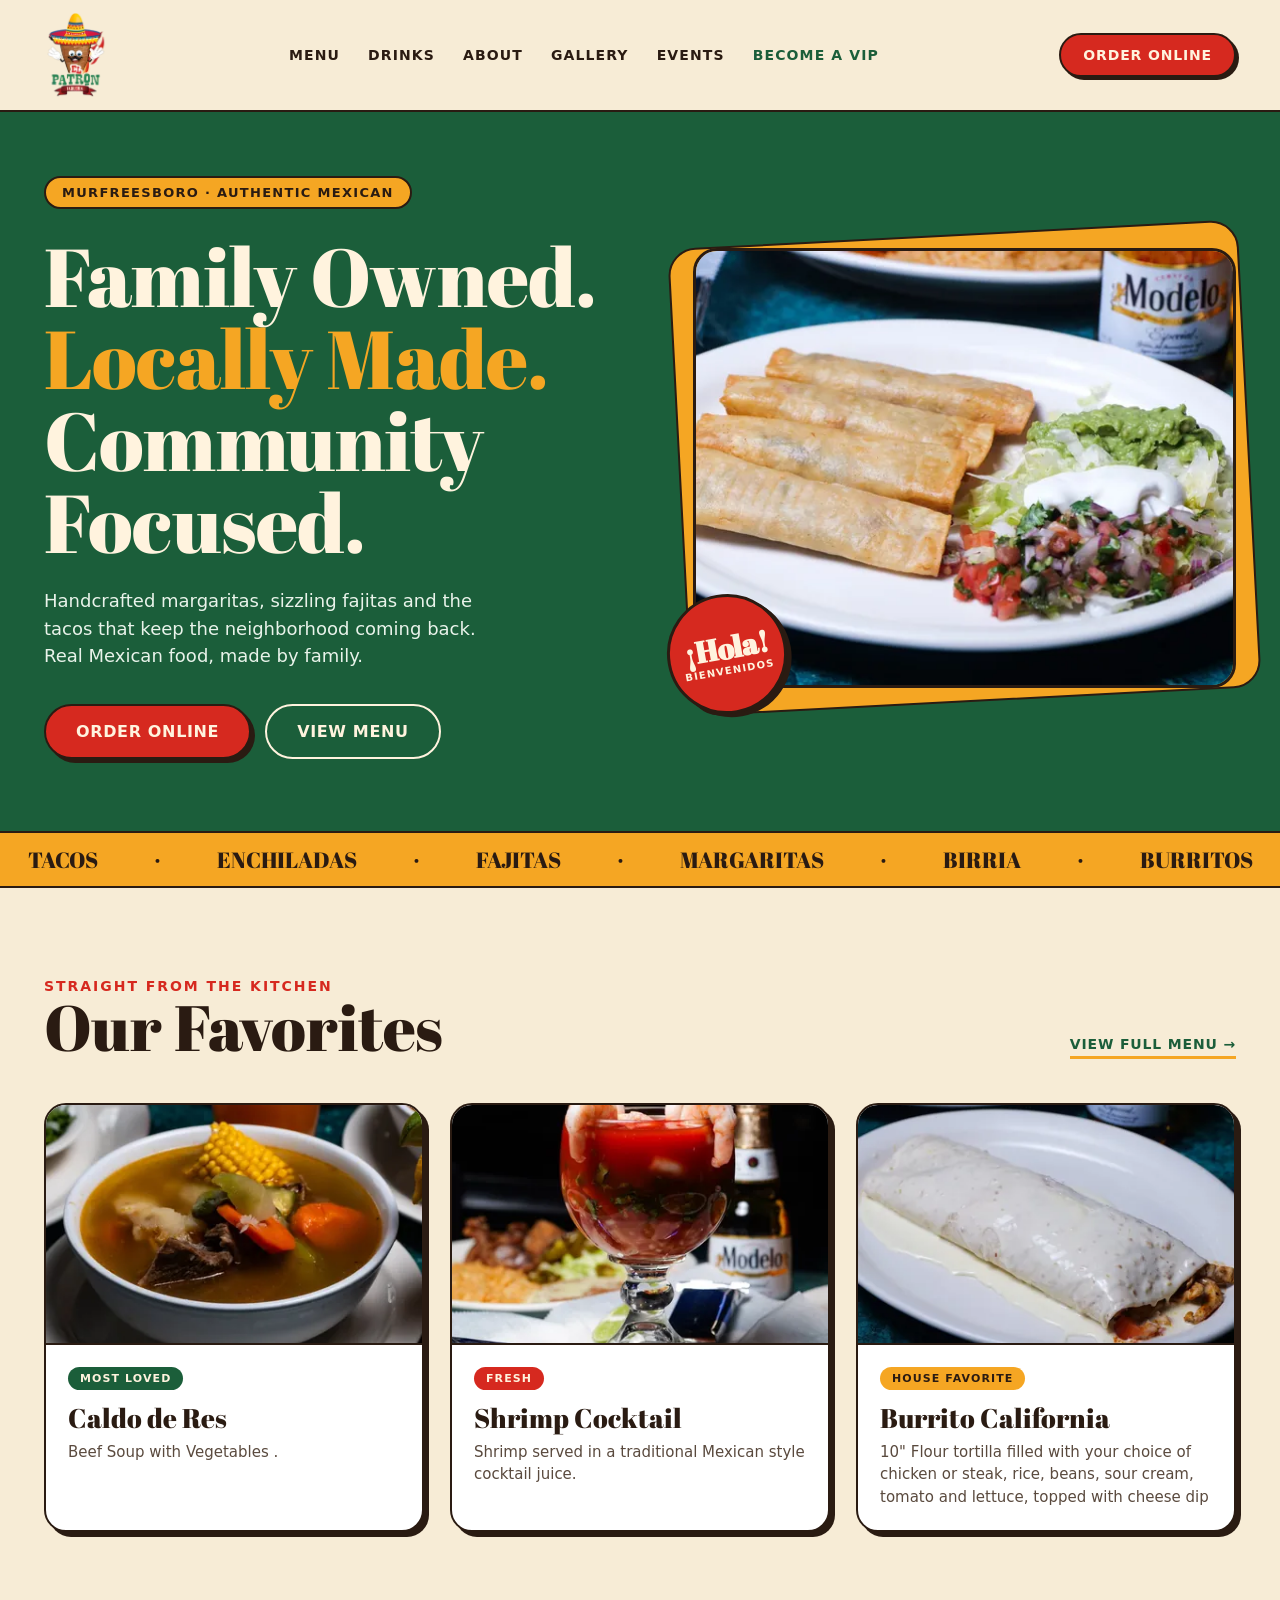
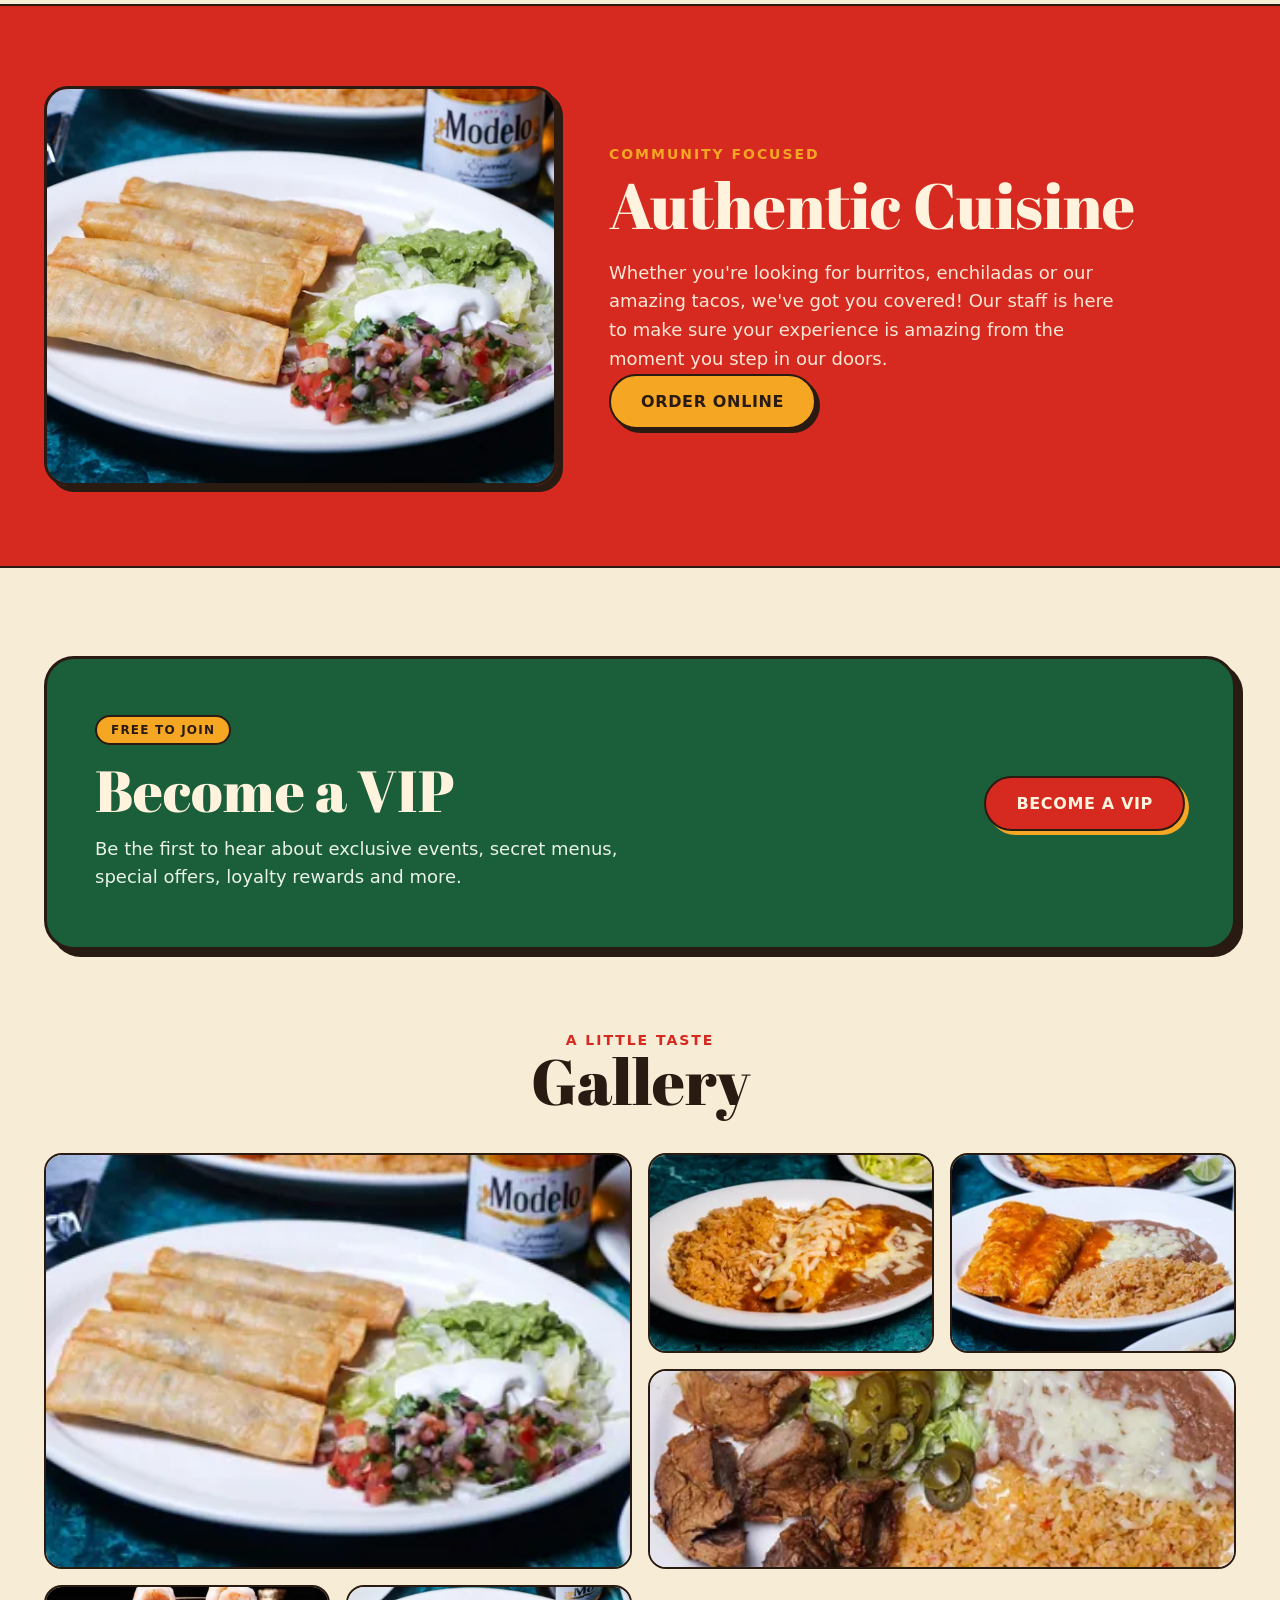
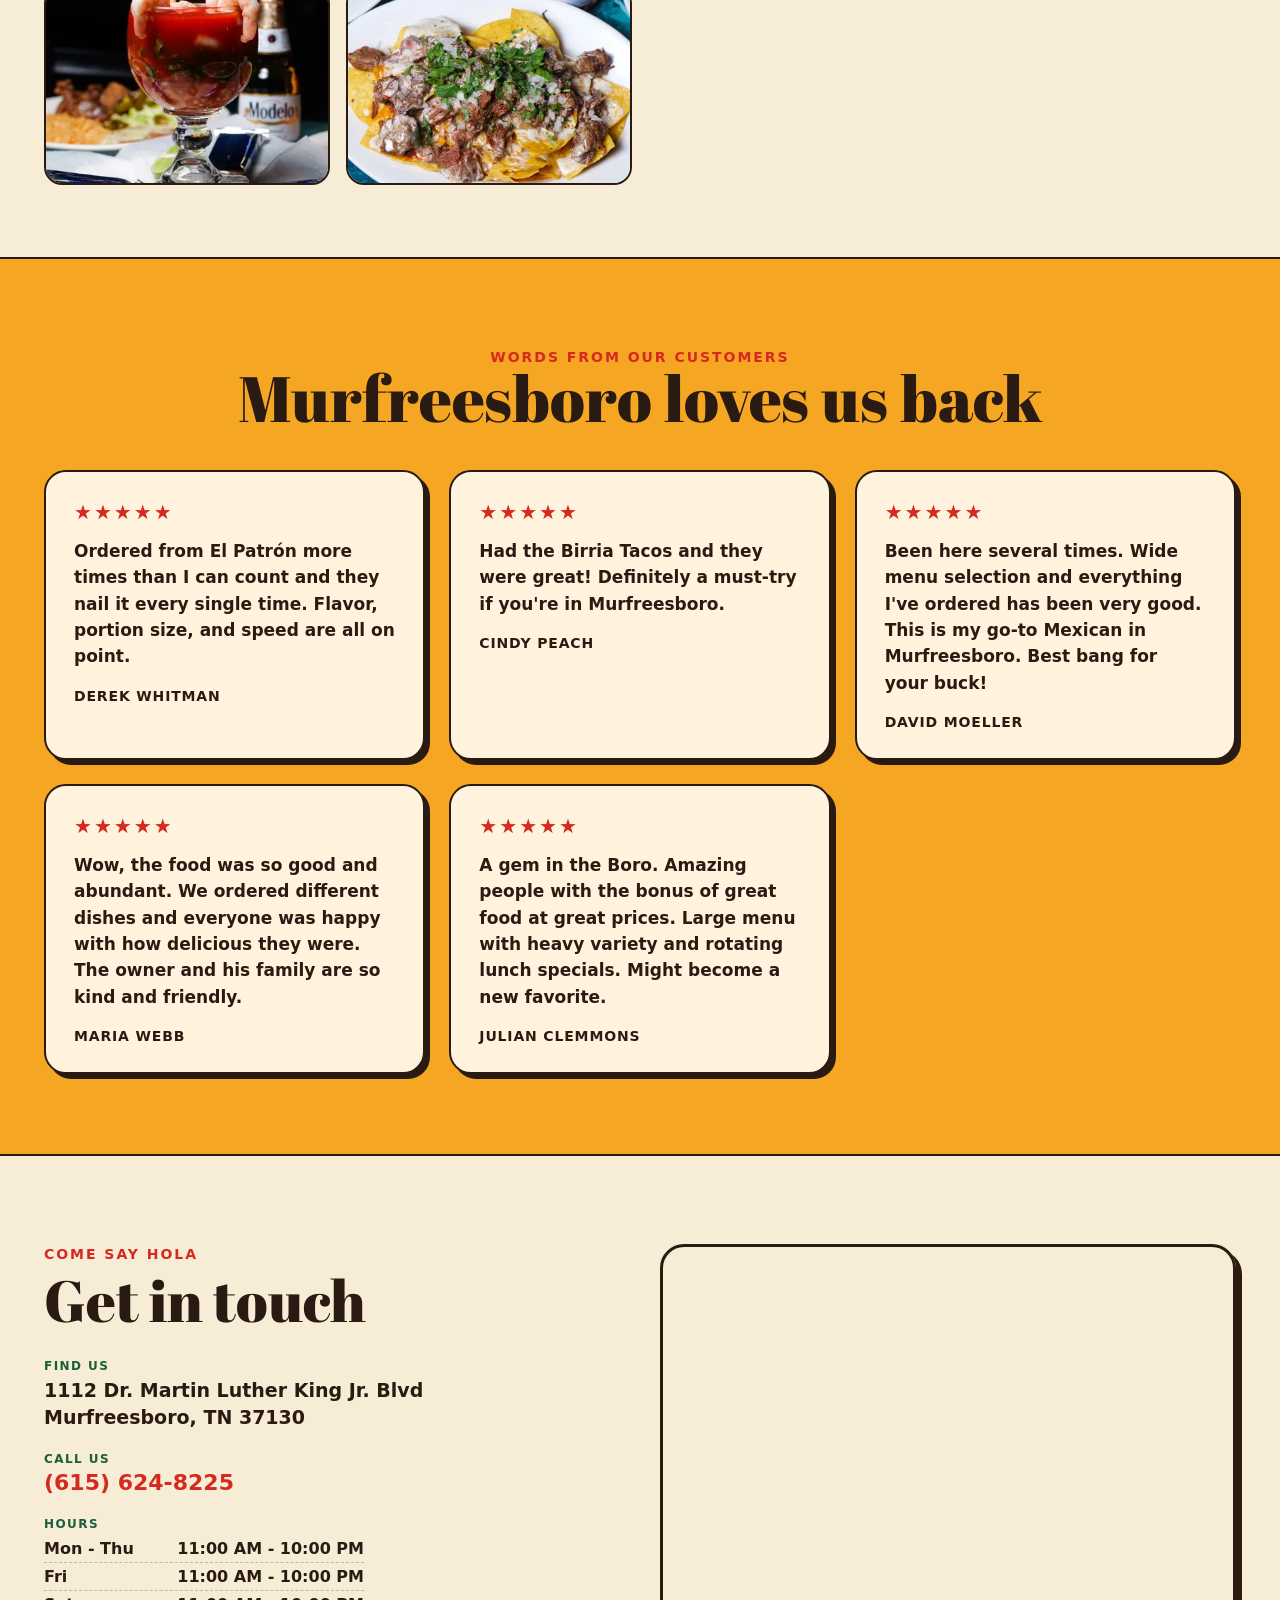
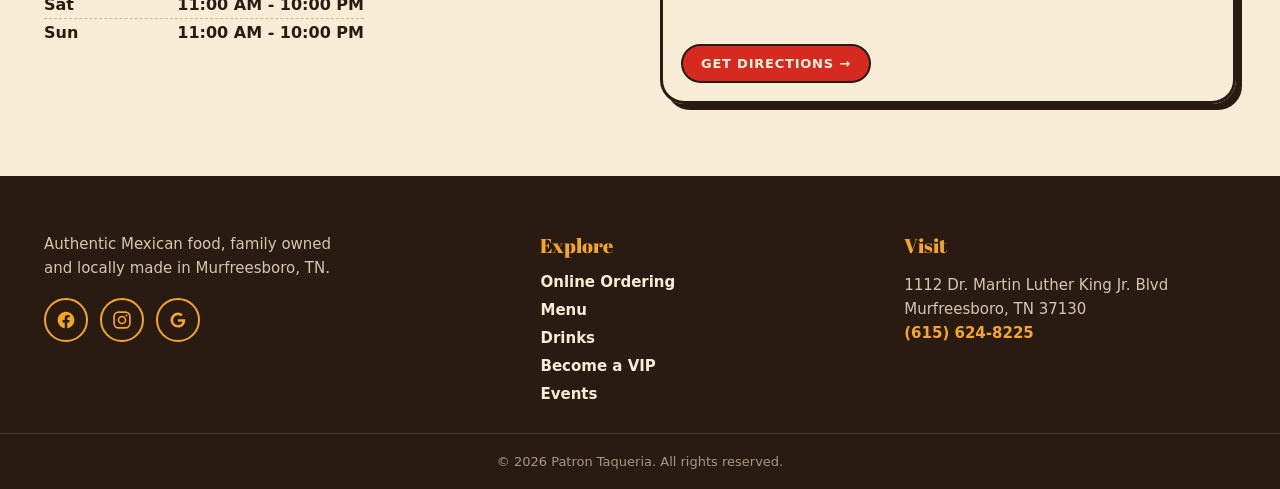
==== commit 9ef0353e: "Perf to 100 + SEO gold-standard fixes Performance (mobile Lighthouse 86 -> 100, LCP 3.8s -> 1.8s): -" ====
--- a/index.html
+++ b/index.html
@@ -1 +1,213 @@
-<!DOCTYPE html><html lang="en"><head><meta charset="utf-8"><meta name="viewport" content="width=device-width, initial-scale=1"><title>Patron Taqueria | Authentic Mexican Restaurant in Murfreesboro, TN</title><meta name="description" content="Family-owned Mexican restaurant in Murfreesboro, TN. Handcrafted margaritas, sizzling fajitas, street tacos and more. Order online for pickup."><link rel="canonical" href="https://elpatrontaquerias.com/"><meta property="og:type" content="restaurant"><meta property="og:locale" content="en_US"><meta property="og:title" content="Patron Taqueria | Authentic Mexican Restaurant in Murfreesboro, TN"><meta property="og:description" content="Family-owned Mexican restaurant in Murfreesboro, TN. Handcrafted margaritas, sizzling fajitas, street tacos and more. Order online for pickup."><meta property="og:url" content="https://elpatrontaquerias.com/"><meta property="og:image" content="https://elpatrontaquerias.com/assets/images/61179e2979aa9200-1600.webp"><meta name="twitter:card" content="summary_large_image"><link rel="preconnect" href="https://fonts.googleapis.com"><link rel="preconnect" href="https://fonts.gstatic.com" crossorigin><link rel="stylesheet" href="https://fonts.googleapis.com/css2?family=Abril+Fatface&family=Hanken+Grotesque:wght@400;500;600;700;800&display=swap" media="print" onload="this.media='all'"><noscript><link rel="stylesheet" href="https://fonts.googleapis.com/css2?family=Abril+Fatface&family=Hanken+Grotesque:wght@400;500;600;700;800&display=swap"></noscript><link rel="preload" as="image" href="/assets/images/61179e2979aa9200-1600.webp" fetchpriority="high"><link rel="stylesheet" href="/assets/css/patron.css?v=422be148"><script type="application/ld+json">{"@context": "https://schema.org", "@graph": [{"@type": "Restaurant", "name": "Patron Taqueria", "url": "https://elpatrontaquerias.com/", "telephone": "+16156248225", "address": {"@type": "PostalAddress", "streetAddress": "1112 Dr. Martin Luther King Jr. Blvd", "addressLocality": "Murfreesboro", "addressRegion": "TN", "postalCode": "37130", "addressCountry": "US"}, "servesCuisine": ["Thai", "Sushi", "Asian"], "priceRange": "$$", "openingHoursSpecification": [{"@type": "OpeningHoursSpecification", "dayOfWeek": ["Monday", "Tuesday", "Wednesday", "Thursday"], "opens": "11:00", "closes": "22:00"}, {"@type": "OpeningHoursSpecification", "dayOfWeek": "Friday", "opens": "11:00", "closes": "22:00"}, {"@type": "OpeningHoursSpecification", "dayOfWeek": "Saturday", "opens": "11:00", "closes": "22:00"}, {"@type": "OpeningHoursSpecification", "dayOfWeek": "Sunday", "opens": "11:00", "closes": "22:00"}], "hasMap": "https://www.google.com/maps?q=1112%20Dr.%20Martin%20Luther%20King%20Jr.%20Blvd%2C%20Murfreesboro%2C%20TN%2037130", "sameAs": ["https://www.facebook.com/people/El-Patron-Taqueria/100088145538542/", "https://www.google.com/maps/place/?q=place_id:ChIJH6d9qfX4Y4gRHNHliizIGV8", "https://www.instagram.com/el.patron.taqueria/"], "geo": {"@type": "GeoCoordinates", "latitude": 35.8360498, "longitude": -86.3759035}, "potentialAction": {"@type": "OrderAction", "target": {"@type": "EntryPoint", "urlTemplate": "https://online.skytab.com/beb78ee939593d2ace30c469cb7ad3fd", "inLanguage": "en-US", "actionPlatform": ["http://schema.org/DesktopWebPlatform", "http://schema.org/MobileWebPlatform"]}, "deliveryMethod": ["http://purl.org/goodrelations/v1#DeliveryModePickUp"]}, "image": "https://elpatrontaquerias.com/assets/images/61179e2979aa9200-1600.webp", "@id": "https://elpatrontaquerias.com/#restaurant", "menu": "https://elpatrontaquerias.com/menu/", "hasMenu": {"@id": "https://elpatrontaquerias.com/menu/#menu"}}]}</script><script>window.SITE_CONFIG={"formEndpoint": null, "newsletterEndpoint": null, "birthdayEndpoint": null, "accentColor": "#188bf6", "vip": {"endpoint": "https://chowdownos.onrender.com/api/public/vip/signup", "client": 72}};</script></head><body><header class="site-header"><nav class="nav" id="nav"><a href="/" class="nav-logo" aria-label="Patron Taqueria home"><img src="/assets/images/brand-logo-hd.webp" alt="Patron Taqueria" width="75" height="86" style="height:86px!important;width:auto!important;max-width:150px!important;position:static!important;top:auto!important;object-fit:contain"></a><div class="nav-links"><a href="/menu/">Menu</a><a href="/drinks/">Drinks</a><a href="/#about">About</a><a href="/#gallery">Gallery</a><a href="/events/">Events</a><a href="/vip/" class="vip">Become a VIP</a></div><a href="https://online.skytab.com/beb78ee939593d2ace30c469cb7ad3fd" class="nav-cta" target="_blank" rel="noopener">Order Online</a><button class="nav-toggle" aria-label="Menu" aria-expanded="false" onclick="var n=document.getElementById('nav');var o=n.classList.toggle('open');this.setAttribute('aria-expanded',o)"><span></span><span></span><span></span></button></nav></header><main id="top"><section class="hero"><div class="hero-grid"><div><span class="pill hero-badge">Murfreesboro &middot; Authentic Mexican</span><h1>Family Owned.<br><span class="accent">Locally Made.</span><br>Community Focused.</h1><p class="hero-lede">Handcrafted margaritas, sizzling fajitas and the tacos that keep the neighborhood coming back. Real Mexican food, made by family.</p><div class="hero-cta"><a href="https://online.skytab.com/beb78ee939593d2ace30c469cb7ad3fd" class="btn btn-red" target="_blank" rel="noopener">Order Online</a><a href="/menu/" class="btn btn-outline">View Menu</a></div></div><div class="hero-media"><div class="frame" aria-hidden="true"></div><img src="/assets/images/61179e2979aa9200-1600.webp" srcset="/assets/images/61179e2979aa9200-400.webp 400w, /assets/images/61179e2979aa9200-800.webp 800w, /assets/images/61179e2979aa9200-1600.webp 1600w" sizes="(max-width:900px) 100vw, 560px" alt="Patron Taqueria dishes" width="2400" height="1292" fetchpriority="high" class="hero-media-img"><div class="hola" aria-hidden="true"><b>&iexcl;Hola!</b><span>Bienvenidos</span></div></div></div></section><div class="marquee" aria-hidden="true"><div class="marquee-track"><span>TACOS</span><span>&middot;</span><span>ENCHILADAS</span><span>&middot;</span><span>FAJITAS</span><span>&middot;</span><span>MARGARITAS</span><span>&middot;</span><span>BIRRIA</span><span>&middot;</span><span>BURRITOS</span><span>&middot;</span><span>TACOS</span><span>&middot;</span><span>ENCHILADAS</span><span>&middot;</span><span>FAJITAS</span><span>&middot;</span><span>MARGARITAS</span><span>&middot;</span><span>BIRRIA</span><span>&middot;</span><span>BURRITOS</span><span>&middot;</span></div></div><section class="sec" id="favorites"><div class="sec-head"><div><span class="eyebrow" style="color:var(--red)">Straight from the kitchen</span><h2>Our Favorites</h2></div><a href="/menu/" class="link-underline">View full menu &rarr;</a></div><div class="cards-3"><article class="dish"><img src="/assets/images/9b95f49585ba5d3e-1600.webp" srcset="/assets/images/9b95f49585ba5d3e-400.webp 400w, /assets/images/9b95f49585ba5d3e-800.webp 800w, /assets/images/9b95f49585ba5d3e-1600.webp 1600w" sizes="(max-width:900px) 100vw, 380px" alt="Caldo de Res" width="1800" height="1800" loading="lazy" class="dish-img"><div class="dish-body"><span class="tag tag-green">Most loved</span><h3>Caldo de Res</h3><p>Beef Soup with Vegetables .</p></div></article><article class="dish"><img src="/assets/images/d584fb7af03376d1-800.webp" srcset="/assets/images/d584fb7af03376d1-400.webp 400w, /assets/images/d584fb7af03376d1-800.webp 800w" sizes="(max-width:900px) 100vw, 380px" alt="Shrimp Cocktail" width="1200" height="1200" loading="lazy" class="dish-img"><div class="dish-body"><span class="tag tag-red">Fresh</span><h3>Shrimp Cocktail</h3><p>Shrimp served in a traditional Mexican style cocktail juice.</p></div></article><article class="dish"><img src="/assets/images/699a100ebb21918f-1600.webp" srcset="/assets/images/699a100ebb21918f-400.webp 400w, /assets/images/699a100ebb21918f-800.webp 800w, /assets/images/699a100ebb21918f-1600.webp 1600w" sizes="(max-width:900px) 100vw, 380px" alt="Burrito California " width="1824" height="1800" loading="lazy" class="dish-img"><div class="dish-body"><span class="tag tag-amber">House favorite</span><h3>Burrito California </h3><p>10" Flour tortilla filled with your choice of chicken or steak, rice, beans, sour cream, tomato and lettuce, topped with cheese dip</p></div></article></div></section><section class="band-red" id="about"><div class="about-grid"><img src="/assets/images/61179e2979aa9200-1600.webp" srcset="/assets/images/61179e2979aa9200-400.webp 400w, /assets/images/61179e2979aa9200-800.webp 800w, /assets/images/61179e2979aa9200-1600.webp 1600w" sizes="(max-width:900px) 100vw, 480px" alt="Inside Patron Taqueria" width="2400" height="1292" loading="lazy" class="about-img"><div><span class="eyebrow">Community focused</span><h2>Authentic Cuisine</h2><p>Whether you're looking for burritos, enchiladas or our amazing tacos, we've got you covered! Our staff is here to make sure your experience is amazing from the moment you step in our doors.</p><a href="https://online.skytab.com/beb78ee939593d2ace30c469cb7ad3fd" class="btn btn-amber" target="_blank" rel="noopener">Order Online</a></div></div></section><section class="sec"><div class="vip-card"><div><span class="pill vip-pill">Free to join</span><h2>Become a VIP</h2><p>Be the first to hear about exclusive events, secret menus, special offers, loyalty rewards and more.</p></div><div class="join"><a href="/vip/" class="btn btn-red">Become a VIP</a></div></div></section><section class="sec" id="gallery" style="padding-top:8px"><div class="sec-title"><span class="eyebrow" style="color:var(--red)">A little taste</span><h2>Gallery</h2></div><div class="gallery"><a class="gm-cell g-2w g-2h"><img src="/assets/images/61179e2979aa9200-1600.webp" srcset="/assets/images/61179e2979aa9200-400.webp 400w, /assets/images/61179e2979aa9200-800.webp 800w, /assets/images/61179e2979aa9200-1600.webp 1600w" sizes="(max-width:768px) 50vw, 25vw" alt="" width="2400" height="1292" loading="lazy"></a><a class="gm-cell "><img src="/assets/images/a4452d2f9cfc1175-1600.webp" srcset="/assets/images/a4452d2f9cfc1175-400.webp 400w, /assets/images/a4452d2f9cfc1175-800.webp 800w, /assets/images/a4452d2f9cfc1175-1600.webp 1600w" sizes="(max-width:768px) 50vw, 25vw" alt="" width="2400" height="1213" loading="lazy"></a><a class="gm-cell "><img src="/assets/images/567d5cf0da210502-1600.webp" srcset="/assets/images/567d5cf0da210502-400.webp 400w, /assets/images/567d5cf0da210502-800.webp 800w, /assets/images/567d5cf0da210502-1600.webp 1600w" sizes="(max-width:768px) 50vw, 25vw" alt="" width="2400" height="1190" loading="lazy"></a><a class="gm-cell g-2w"><img src="/assets/images/56c451a11c69d273-1600.webp" srcset="/assets/images/56c451a11c69d273-400.webp 400w, /assets/images/56c451a11c69d273-800.webp 800w, /assets/images/56c451a11c69d273-1600.webp 1600w" sizes="(max-width:768px) 50vw, 25vw" alt="" width="4000" height="4000" loading="lazy"></a><a class="gm-cell "><img src="/assets/images/d584fb7af03376d1-800.webp" srcset="/assets/images/d584fb7af03376d1-400.webp 400w, /assets/images/d584fb7af03376d1-800.webp 800w" sizes="(max-width:768px) 50vw, 25vw" alt="" width="1200" height="1200" loading="lazy"></a><a class="gm-cell "><img src="/assets/images/7ce7db3fb9d2a009-1600.webp" srcset="/assets/images/7ce7db3fb9d2a009-400.webp 400w, /assets/images/7ce7db3fb9d2a009-800.webp 800w, /assets/images/7ce7db3fb9d2a009-1600.webp 1600w" sizes="(max-width:768px) 50vw, 25vw" alt="" width="4003" height="4000" loading="lazy"></a></div></section><section class="band-amber"><div class="sec" style="padding-bottom:80px"><div class="sec-title"><span class="eyebrow" style="color:var(--red)">Words from our customers</span><h2>Murfreesboro loves us back</h2></div><div class="reviews-grid"><div class="review"><div class="stars" aria-label="5 out of 5 stars">&#9733;&#9733;&#9733;&#9733;&#9733;</div><p>Ordered from El Patrón more times than I can count and they nail it every single time. Flavor, portion size, and speed are all on point.</p><div class="who">&mdash; Derek Whitman</div></div><div class="review"><div class="stars" aria-label="5 out of 5 stars">&#9733;&#9733;&#9733;&#9733;&#9733;</div><p>Had the Birria Tacos and they were great! Definitely a must-try if you're in Murfreesboro.</p><div class="who">&mdash; Cindy Peach</div></div><div class="review"><div class="stars" aria-label="5 out of 5 stars">&#9733;&#9733;&#9733;&#9733;&#9733;</div><p>Been here several times. Wide menu selection and everything I've ordered has been very good. This is my go-to Mexican in Murfreesboro. Best bang for your buck!</p><div class="who">&mdash; David Moeller</div></div><div class="review"><div class="stars" aria-label="5 out of 5 stars">&#9733;&#9733;&#9733;&#9733;&#9733;</div><p>Wow, the food was so good and abundant. We ordered different dishes and everyone was happy with how delicious they were. The owner and his family are so kind and friendly.</p><div class="who">&mdash; Maria Webb</div></div><div class="review"><div class="stars" aria-label="5 out of 5 stars">&#9733;&#9733;&#9733;&#9733;&#9733;</div><p>A gem in the Boro. Amazing people with the bonus of great food at great prices. Large menu with heavy variety and rotating lunch specials. Might become a new favorite.</p><div class="who">&mdash; Julian Clemmons</div></div></div></div></section><section class="sec" id="contact"><div class="contact-grid"><div><span class="eyebrow">Come say hola</span><h2 style="font-size:clamp(36px,4.6vw,58px);margin-top:8px">Get in touch</h2><div class="contact-list"><div><div class="label">Find us</div><div class="addr">1112 Dr. Martin Luther King Jr. Blvd<br>Murfreesboro, TN 37130</div></div><div><div class="label">Call us</div><a href="tel:+16156248225" class="phone">(615) 624-8225</a></div><div><div class="label">Hours</div><div class="hours"><div class="row"><span>Mon - Thu</span><span>11:00 AM - 10:00 PM</span></div><div class="row"><span>Fri</span><span>11:00 AM - 10:00 PM</span></div><div class="row"><span>Sat</span><span>11:00 AM - 10:00 PM</span></div><div class="row"><span>Sun</span><span>11:00 AM - 10:00 PM</span></div></div></div></div></div><div class="map-embed"><iframe title="Map to Patron Taqueria" src="https://www.google.com/maps?q=35.8360498,-86.3759035&amp;z=15&amp;output=embed" loading="lazy" referrerpolicy="no-referrer-when-downgrade" allowfullscreen></iframe><a class="badge" href="https://www.google.com/maps/search/?api=1&amp;query=Google&amp;query_place_id=ChIJH6d9qfX4Y4gRHNHliizIGV8" target="_blank" rel="noopener" aria-label="Get directions to Patron Taqueria">Get directions &rarr;</a></div></div></section></main><footer class="site-footer"><div class="footer-grid"><div><p>Authentic Mexican food, family owned and locally made in Murfreesboro, TN.</p><div class="socials" aria-label="Follow us"><a href="https://www.facebook.com/people/El-Patron-Taqueria/100088145538542/" target="_blank" rel="noopener" aria-label="Facebook"><svg viewBox="0 0 24 24" width="20" height="20" fill="currentColor"><path d="M22 12.06C22 6.5 17.52 2 12 2S2 6.5 2 12.06c0 5 3.66 9.15 8.44 9.94v-7.03H7.9v-2.9h2.54V9.85c0-2.51 1.49-3.9 3.77-3.9 1.09 0 2.24.2 2.24.2v2.46h-1.26c-1.24 0-1.63.77-1.63 1.56v1.87h2.78l-.44 2.9h-2.34V22c4.78-.79 8.44-4.94 8.44-9.94z"/></svg></a><a href="https://www.instagram.com/el.patron.taqueria/" target="_blank" rel="noopener" aria-label="Instagram"><svg viewBox="0 0 24 24" width="20" height="20" fill="none" stroke="currentColor" stroke-width="2"><rect x="2.5" y="2.5" width="19" height="19" rx="5.5"/><circle cx="12" cy="12" r="4.2"/><circle cx="17.4" cy="6.6" r="1.2" fill="currentColor" stroke="none"/></svg></a><a href="https://www.google.com/maps/search/?api=1&amp;query=Google&amp;query_place_id=ChIJH6d9qfX4Y4gRHNHliizIGV8" target="_blank" rel="noopener" aria-label="Google"><svg viewBox="0 0 24 24" width="20" height="20" fill="currentColor"><path d="M21.35 11.1H12v2.98h5.35c-.23 1.4-1.64 4.1-5.35 4.1a5.9 5.9 0 0 1 0-11.8c1.68 0 2.8.72 3.45 1.33l2.35-2.27C16.4 4.02 14.42 3 12 3a9 9 0 1 0 0 18c5.2 0 8.64-3.65 8.64-8.8 0-.6-.07-1.06-.16-1.5z"/></svg></a></div></div><div><div class="foot-h">Explore</div><div class="foot-links"><a href="https://online.skytab.com/beb78ee939593d2ace30c469cb7ad3fd" target="_blank" rel="noopener">Online Ordering</a><a href="/menu/">Menu</a><a href="/drinks/">Drinks</a><a href="/vip/">Become a VIP</a><a href="/events/">Events</a></div></div><div><div class="foot-h">Visit</div><div class="foot-visit">1112 Dr. Martin Luther King Jr. Blvd<br>Murfreesboro, TN 37130<br><a href="tel:+16156248225">(615) 624-8225</a></div></div></div><div class="foot-legal">&copy; 2026 Patron Taqueria. All rights reserved.</div></footer></body></html>+<!DOCTYPE html><html lang="en"><head><meta charset="utf-8"><meta name="viewport" content="width=device-width, initial-scale=1"><title>Patron Taqueria | Authentic Mexican Restaurant in Murfreesboro, TN</title><meta name="description" content="Family-owned Mexican restaurant in Murfreesboro, TN. Handcrafted margaritas, sizzling fajitas, street tacos and more. Order online for pickup."><link rel="canonical" href="https://elpatrontaquerias.com/"><meta property="og:type" content="restaurant"><meta property="og:locale" content="en_US"><meta property="og:title" content="Patron Taqueria | Authentic Mexican Restaurant in Murfreesboro, TN"><meta property="og:description" content="Family-owned Mexican restaurant in Murfreesboro, TN. Handcrafted margaritas, sizzling fajitas, street tacos and more. Order online for pickup."><meta property="og:url" content="https://elpatrontaquerias.com/"><meta property="og:image" content="https://elpatrontaquerias.com/assets/images/61179e2979aa9200-1600.webp"><meta name="twitter:card" content="summary_large_image"><link rel="preconnect" href="https://fonts.googleapis.com"><link rel="preconnect" href="https://fonts.gstatic.com" crossorigin><link rel="stylesheet" href="https://fonts.googleapis.com/css2?family=Abril+Fatface&family=Hanken+Grotesque:wght@400;500;600;700;800&display=swap" media="print" onload="this.media='all'"><noscript><link rel="stylesheet" href="https://fonts.googleapis.com/css2?family=Abril+Fatface&family=Hanken+Grotesque:wght@400;500;600;700;800&display=swap"></noscript><link rel="preload" as="image" href="/assets/images/61179e2979aa9200-800.webp" imagesrcset="/assets/images/61179e2979aa9200-400.webp 400w, /assets/images/61179e2979aa9200-800.webp 800w, /assets/images/61179e2979aa9200-1600.webp 1600w" imagesizes="(max-width:900px) 100vw, 560px" fetchpriority="high"><style>/* El Patrón Taqueria — neo-brutalist taqueria theme (from Claude Design mockup) */
+:root{
+  --cream:#F7ECD6; --cream-lt:#FFF3DE; --green:#1B5E3A; --red:#D6291F;
+  --amber:#F5A623; --ink:#2A1B12; --muted:#5A4A3E;
+  --shadow:4px 4px 0 var(--ink); --shadow-lg:6px 6px 0 var(--ink);
+  --maxw:1240px;
+}
+*{box-sizing:border-box;margin:0;padding:0}
+html{scroll-behavior:smooth}
+body{font-family:'Hanken Grotesque',system-ui,sans-serif;color:var(--ink);background:var(--cream);overflow-x:hidden;-webkit-font-smoothing:antialiased}
+::selection{background:var(--amber);color:var(--ink)}
+a{text-decoration:none;color:inherit}
+img{max-width:100%;display:block}
+.wrap{max-width:var(--maxw);margin:0 auto;padding:0 24px}
+h1,h2,h3{font-family:'Abril Fatface',Georgia,serif;font-weight:400;line-height:1}
+.eyebrow{font-weight:800;font-size:14px;letter-spacing:.14em;text-transform:uppercase}
+.pill{display:inline-flex;align-items:center;gap:8px;font-weight:800;letter-spacing:.1em;text-transform:uppercase;border:2px solid var(--ink);border-radius:999px}
+
+/* buttons */
+.btn{display:inline-block;font-weight:800;letter-spacing:.04em;text-transform:uppercase;padding:16px 30px;border-radius:999px;border:2px solid var(--ink);box-shadow:var(--shadow);transition:transform .12s ease,box-shadow .12s ease;font-size:16px}
+.btn:hover{transform:translate(-2px,-2px);box-shadow:6px 6px 0 var(--ink)}
+.btn:active{transform:translate(2px,2px);box-shadow:1px 1px 0 var(--ink)}
+.btn-red{background:var(--red);color:var(--cream-lt)}
+.btn-amber{background:var(--amber);color:var(--ink)}
+.btn-outline{background:transparent;color:var(--cream-lt);border-color:var(--cream-lt);box-shadow:none}
+.btn-outline:hover{box-shadow:none;background:rgba(255,243,222,.1)}
+
+/* nav */
+.site-header{position:sticky;top:0;z-index:50;background:var(--cream);border-bottom:2px solid var(--ink)}
+.nav{display:flex;align-items:center;justify-content:space-between;gap:20px;padding:12px 24px;max-width:var(--maxw);margin:0 auto}
+.nav-logo img{height:92px;width:auto;max-width:220px;object-fit:contain;display:block}
+.nav-links{display:flex;align-items:center;gap:28px;font-weight:700;font-size:14px;letter-spacing:.08em;text-transform:uppercase}
+.nav-links a.vip{color:var(--green)}
+.nav-cta{background:var(--red);color:var(--cream-lt);font-weight:800;font-size:14px;letter-spacing:.06em;text-transform:uppercase;padding:12px 22px;border-radius:999px;border:2px solid var(--ink);box-shadow:3px 3px 0 var(--ink);white-space:nowrap}
+.nav-toggle{display:none;background:none;border:2px solid var(--ink);border-radius:10px;padding:8px 10px;cursor:pointer}
+.nav-toggle span{display:block;width:22px;height:2px;background:var(--ink);margin:4px 0}
+
+/* hero */
+.hero{background:var(--green);position:relative;overflow:hidden}
+.hero-grid{display:grid;grid-template-columns:1.05fr .95fr;gap:48px;align-items:center;padding:64px 24px 72px;max-width:var(--maxw);margin:0 auto}
+.hero-badge{background:var(--amber);color:var(--ink);font-size:13px;padding:7px 16px;margin-bottom:26px}
+.hero h1{color:var(--cream-lt);font-size:clamp(46px,6.4vw,92px);letter-spacing:-.01em}
+.hero h1 .accent{color:var(--amber)}
+.hero-lede{margin-top:24px;max-width:440px;font-size:18px;line-height:1.55;color:#E9F3EA;font-weight:500}
+.hero-cta{margin-top:34px;display:flex;flex-wrap:wrap;gap:14px}
+.hero-media{position:relative}
+.hero-media .frame{position:absolute;inset:-14px;background:var(--amber);border-radius:28px;transform:rotate(-3deg);border:2px solid var(--ink)}
+.hero-media img{position:relative;width:100%;height:440px;object-fit:cover;border-radius:24px;border:3px solid var(--ink)}
+.hola{position:absolute;bottom:-26px;left:-26px;z-index:3;width:120px;height:120px;border-radius:50%;background:var(--red);border:3px solid var(--ink);display:flex;flex-direction:column;align-items:center;justify-content:center;text-align:center;transform:rotate(-10deg);box-shadow:var(--shadow)}
+.hola b{font-family:'Abril Fatface',serif;color:var(--cream-lt);font-size:30px;line-height:1}
+.hola span{color:var(--cream-lt);font-weight:800;font-size:10px;letter-spacing:.12em;text-transform:uppercase;margin-top:2px}
+
+/* marquee */
+.marquee{background:var(--amber);border-top:2px solid var(--ink);border-bottom:2px solid var(--ink);overflow:hidden;padding:12px 0}
+.marquee-track{display:flex;width:max-content;animation:marquee 24s linear infinite;font-family:'Abril Fatface',serif;font-size:22px;color:var(--ink);white-space:nowrap}
+.marquee-track span{padding:0 28px}
+@keyframes marquee{from{transform:translateX(0)}to{transform:translateX(-50%)}}
+@media (prefers-reduced-motion:reduce){.marquee-track{animation:none}}
+
+/* section heads */
+.sec{padding:88px 24px 72px;max-width:var(--maxw);margin:0 auto}
+.sec-head{display:flex;align-items:flex-end;justify-content:space-between;flex-wrap:wrap;gap:16px;margin-bottom:44px}
+.sec-head h2,.sec-title h2{font-size:clamp(38px,5vw,64px)}
+.sec-title{text-align:center;margin-bottom:40px}
+.link-underline{font-weight:800;font-size:14px;letter-spacing:.06em;text-transform:uppercase;color:var(--green);border-bottom:3px solid var(--amber);padding-bottom:4px}
+
+/* favorites */
+.cards-3{display:grid;grid-template-columns:repeat(3,1fr);gap:26px}
+.dish{background:#fff;border:2px solid var(--ink);border-radius:22px;overflow:hidden;box-shadow:5px 5px 0 var(--ink)}
+.dish img{width:100%;height:240px;object-fit:cover;border-bottom:2px solid var(--ink)}
+.dish-body{padding:22px}
+.tag{display:inline-block;font-weight:800;font-size:11px;letter-spacing:.1em;text-transform:uppercase;padding:5px 12px;border-radius:999px}
+.tag-green{background:var(--green);color:var(--cream-lt)} .tag-red{background:var(--red);color:var(--cream-lt)} .tag-amber{background:var(--amber);color:var(--ink)}
+.dish h3{font-size:27px;margin-top:14px;line-height:1.05}
+.dish p{margin-top:8px;font-size:15px;line-height:1.5;color:var(--muted);font-weight:500}
+
+/* about band */
+.band-red{background:var(--red);border-top:2px solid var(--ink);border-bottom:2px solid var(--ink)}
+.about-grid{display:grid;grid-template-columns:.9fr 1.1fr;gap:52px;align-items:center;padding:80px 24px;max-width:var(--maxw);margin:0 auto}
+.about-grid img{width:100%;height:400px;object-fit:cover;border-radius:24px;border:3px solid var(--ink);box-shadow:var(--shadow-lg)}
+.about-grid h2{color:var(--cream-lt);font-size:clamp(38px,5vw,66px);margin-top:10px}
+.about-grid .eyebrow{color:var(--amber)}
+.about-grid p{margin-top:22px;max-width:520px;font-size:18px;line-height:1.6;color:#FFE7D6;font-weight:500}
+
+/* vip */
+.vip-card{background:var(--green);border:3px solid var(--ink);border-radius:30px;padding:56px 48px;box-shadow:7px 7px 0 var(--ink);display:grid;grid-template-columns:1.3fr .7fr;gap:36px;align-items:center}
+.vip-card h2{color:var(--cream-lt);font-size:clamp(34px,4.6vw,58px);margin-top:16px}
+.vip-card p{margin-top:16px;max-width:560px;font-size:18px;line-height:1.55;color:#E9F3EA;font-weight:500}
+.vip-card .join{justify-self:end}
+.vip-card .btn-red{box-shadow:4px 4px 0 var(--amber)}
+/* VIP page — branded experience */
+.vip-mascot{position:relative;z-index:2;width:100%;max-width:440px;margin:0 auto;display:block;object-fit:contain;filter:drop-shadow(6px 8px 0 rgba(42,27,18,.25))}
+.perk{background:#fff;border:2px solid var(--ink);border-radius:22px;padding:30px 26px;box-shadow:5px 5px 0 var(--ink);text-align:left}
+.perk-ic{width:56px;height:56px;border-radius:16px;border:2px solid var(--ink);display:flex;align-items:center;justify-content:center;margin-bottom:18px}
+.perk-ic.tag-green{background:var(--green);color:var(--cream-lt)} .perk-ic.tag-red{background:var(--red);color:var(--cream-lt)} .perk-ic.tag-amber{background:var(--amber);color:var(--ink)}
+.perk h3{font-size:24px;line-height:1.05} .perk p{margin-top:8px;font-size:15px;line-height:1.5;color:var(--muted);font-weight:500}
+#join{scroll-margin-top:90px}
+.vip-join{display:grid;grid-template-columns:.85fr 1.15fr;gap:44px;align-items:center}
+.vip-join-head .eyebrow{color:var(--cream-lt)}
+.vip-join-head h2{color:var(--cream-lt);font-size:clamp(38px,4.8vw,64px);margin-top:12px}
+.vip-join-head p{color:#FFE7E4;font-size:18px;line-height:1.55;margin-top:14px;font-weight:500;max-width:420px}
+.vip-join-card{background:var(--cream-lt);border:3px solid var(--ink);border-radius:26px;padding:36px 32px;box-shadow:7px 7px 0 var(--ink)}
+
+/* gallery */
+.gallery{display:grid;grid-template-columns:repeat(4,1fr);grid-auto-rows:200px;gap:16px}
+.gallery img{width:100%;height:100%;object-fit:cover;border-radius:18px;border:2px solid var(--ink)}
+.g-2w{grid-column:span 2} .g-2h{grid-row:span 2}
+
+/* reviews */
+.band-amber{background:var(--amber);border-top:2px solid var(--ink);border-bottom:2px solid var(--ink)}
+.reviews-grid{display:grid;grid-template-columns:repeat(3,1fr);gap:24px}
+.review{background:var(--cream-lt);border:2px solid var(--ink);border-radius:22px;padding:28px;box-shadow:5px 5px 0 var(--ink)}
+.stars{color:var(--red);font-size:20px;letter-spacing:2px}
+.review p{margin-top:14px;font-size:17px;line-height:1.55;font-weight:600;color:var(--ink)}
+.review .who{margin-top:18px;font-weight:800;font-size:14px;text-transform:uppercase;letter-spacing:.06em}
+
+/* contact */
+.contact-grid{display:grid;grid-template-columns:1fr 1fr;gap:40px;align-items:start}
+.contact-grid .eyebrow{color:var(--red)}
+.contact-list{margin-top:30px;display:flex;flex-direction:column;gap:22px}
+.contact-list .label{font-weight:800;font-size:12px;letter-spacing:.12em;text-transform:uppercase;color:var(--green)}
+.contact-list .addr{font-size:19px;font-weight:600;margin-top:4px;line-height:1.4}
+.contact-list .phone{font-size:22px;font-weight:800;margin-top:4px;color:var(--red);display:inline-block}
+.hours{margin-top:8px;display:flex;flex-direction:column;gap:4px;font-size:16px;font-weight:600;max-width:320px}
+.hours .row{display:flex;justify-content:space-between;border-bottom:1px dashed #C9B896;padding-bottom:4px}
+.hours .row:last-child{border-bottom:none}
+.map-link{position:relative;display:block;border-radius:24px;overflow:hidden;border:3px solid var(--ink);box-shadow:var(--shadow-lg);min-height:360px}
+.map-link img{width:100%;height:100%;object-fit:cover;position:absolute;inset:0}
+.map-link .badge{position:absolute;bottom:18px;left:18px;background:var(--red);color:var(--cream-lt);font-weight:800;font-size:13px;letter-spacing:.06em;text-transform:uppercase;padding:10px 18px;border-radius:999px;border:2px solid var(--ink)}
+.map-embed{position:relative;border-radius:24px;overflow:hidden;border:3px solid var(--ink);box-shadow:var(--shadow-lg);min-height:460px}
+.map-embed iframe{width:100%;height:100%;min-height:460px;border:0;display:block;position:absolute;inset:0}
+.map-embed .badge{position:absolute;bottom:18px;left:18px;z-index:2;background:var(--red);color:var(--cream-lt);font-weight:800;font-size:13px;letter-spacing:.06em;text-transform:uppercase;padding:10px 18px;border-radius:999px;border:2px solid var(--ink);text-decoration:none}
+.map-embed .badge:hover{filter:brightness(1.05)}
+
+/* footer */
+.site-footer{background:var(--ink);color:var(--cream)}
+.footer-grid{display:grid;grid-template-columns:1.4fr 1fr 1fr;gap:32px;padding:56px 24px 30px;max-width:var(--maxw);margin:0 auto}
+.site-footer img{height:64px;width:auto;margin-bottom:16px}
+.site-footer p{max-width:320px;font-size:15px;line-height:1.6;color:#D6C6AE;font-weight:500}
+.foot-h{font-family:'Abril Fatface',serif;font-size:20px;margin-bottom:14px;color:var(--amber)}
+.foot-links{display:flex;flex-direction:column;gap:10px;font-weight:600;font-size:15px}
+.foot-visit{font-size:15px;line-height:1.6;color:#D6C6AE;font-weight:500}
+.foot-visit a{color:var(--amber);font-weight:700}
+.foot-legal{border-top:1px solid #4A3A2E;padding:20px 24px;text-align:center;font-size:13px;color:#A8977F}
+.socials{display:flex;gap:12px;margin-top:18px}
+.socials a{width:44px;height:44px;border-radius:50%;border:2px solid var(--amber);color:var(--amber);display:flex;align-items:center;justify-content:center;transition:transform .12s,background .12s,color .12s}
+.socials a:hover{transform:translateY(-2px);background:var(--amber);color:var(--ink)}
+
+/* responsive */
+@media (max-width:900px){
+  .nav-links,.nav-cta{display:none}
+  .nav-logo img{height:66px}
+  .nav-toggle{display:block}
+  .nav.open .nav-links{display:flex;position:absolute;top:100%;left:0;right:0;flex-direction:column;gap:18px;background:var(--cream);border-bottom:2px solid var(--ink);padding:20px 24px}
+  .nav.open .nav-cta{display:inline-block}
+  .site-header{position:relative}
+  .hero-grid,.about-grid,.contact-grid,.vip-card{grid-template-columns:1fr}
+  .hero-media{margin-top:34px} .hola{width:96px;height:96px;bottom:-18px;left:-14px}
+  .cards-3,.reviews-grid{grid-template-columns:1fr 1fr}
+  .vip-card .join{justify-self:start}
+  .vip-join{grid-template-columns:1fr;gap:30px}
+  .footer-grid{grid-template-columns:1fr 1fr}
+}
+@media (max-width:640px){
+  .sec{padding:60px 20px 48px} .about-grid,.hero-grid{padding:48px 20px}
+  .cards-3,.reviews-grid,.footer-grid{grid-template-columns:1fr}
+  .gallery{grid-template-columns:repeat(2,1fr);grid-auto-rows:150px}
+  .vip-card{padding:36px 26px} .map-link,.map-embed{min-height:280px} .map-embed iframe{min-height:280px}
+  .contact-grid{gap:28px}
+}
+
+/* theme extras: logo fallback, image sizing, gallery anchors, VIP form, events */
+.logo-text{font-family:'Abril Fatface',serif;font-size:26px;color:var(--ink)}
+.hero-media-img,.about-img,.dish-img{width:100%;display:block}
+.hero-media-img{height:440px;object-fit:cover;border-radius:24px;border:3px solid var(--ink)}
+.about-img{height:400px;object-fit:cover;border-radius:24px;border:3px solid var(--ink);box-shadow:var(--shadow-lg)}
+.dish-img{height:240px;object-fit:cover;border-bottom:2px solid var(--ink)}
+.gallery a.gm-cell{display:block}
+.gallery a.gm-cell img{width:100%;height:100%;object-fit:cover;border-radius:18px;border:2px solid var(--ink)}
+.vip-pill{background:var(--amber);color:var(--ink);font-size:12px;padding:6px 14px}
+.pill.hero-badge{font-size:13px}
+/* page hero banner (vip/events) */
+.page-hero{background:var(--green);border-bottom:2px solid var(--ink);text-align:center;padding:64px 24px}
+.page-hero h1{color:var(--cream-lt);font-size:clamp(40px,6vw,80px)}
+.page-hero p{color:#E9F3EA;font-size:18px;font-weight:500;margin-top:14px;max-width:560px;margin-left:auto;margin-right:auto}
+/* VIP signup form */
+.vip-wrap{max-width:640px;margin:0 auto;padding:72px 24px}
+.vip-offer{text-align:center;font-size:19px;line-height:1.55;font-weight:600;margin-bottom:8px}
+.vip-sub{text-align:center;color:var(--muted);margin-bottom:28px}
+.vip-form{background:#fff;border:2px solid var(--ink);border-radius:22px;padding:32px;box-shadow:5px 5px 0 var(--ink)}
+.vip-form .form-row{display:grid;grid-template-columns:1fr 1fr;gap:16px}
+.vip-form .form-group{display:flex;flex-direction:column;margin-bottom:16px}
+.vip-form label{font-weight:800;font-size:12px;letter-spacing:.08em;text-transform:uppercase;color:var(--green);margin-bottom:6px}
+.vip-form input{border:2px solid var(--ink);border-radius:12px;padding:12px 14px;font-size:16px;font-family:inherit}
+.vip-form .hp{position:absolute;left:-9999px}
+.vip-form button{width:100%;margin-top:8px}
+.form-error{color:var(--red);font-weight:700;margin:8px 0;min-height:1em}
+.vip-result{text-align:center;padding:40px 24px}
+.vip-result-h{font-family:'Abril Fatface',serif;font-size:32px}
+.vip-wallet-btns{display:flex;gap:14px;justify-content:center;flex-wrap:wrap;margin-top:20px}
+@media (max-width:640px){.vip-form .form-row{grid-template-columns:1fr}}
+/* events */
+.events-wrap{max-width:1240px;margin:0 auto;padding:72px 24px}
+.events-grid{display:grid;grid-template-columns:repeat(3,1fr);gap:26px}
+.event-card{background:#fff;border:2px solid var(--ink);border-radius:22px;overflow:hidden;box-shadow:5px 5px 0 var(--ink)}
+.event-card img{width:100%;height:200px;object-fit:cover;border-bottom:2px solid var(--ink)}
+.event-card .ev-body{padding:22px}
+.event-card .ev-date{font-weight:800;font-size:13px;letter-spacing:.08em;text-transform:uppercase;color:var(--green)}
+.event-card h3{font-size:24px;margin-top:8px}
+.events-empty{text-align:center;color:var(--muted);font-size:18px;padding:40px}
+@media (max-width:900px){.events-grid{grid-template-columns:1fr 1fr}}
+@media (max-width:640px){.events-grid{grid-template-columns:1fr}}
+</style><script type="application/ld+json">{"@context": "https://schema.org", "@graph": [{"@type": "Restaurant", "name": "Patron Taqueria", "url": "https://elpatrontaquerias.com/", "telephone": "+16156248225", "address": {"@type": "PostalAddress", "streetAddress": "1112 Dr. Martin Luther King Jr. Blvd", "addressLocality": "Murfreesboro", "addressRegion": "TN", "postalCode": "37130", "addressCountry": "US"}, "servesCuisine": ["Mexican", "Tex-Mex", "Tacos"], "priceRange": "$$", "openingHoursSpecification": [{"@type": "OpeningHoursSpecification", "dayOfWeek": ["Monday", "Tuesday", "Wednesday", "Thursday"], "opens": "11:00", "closes": "22:00"}, {"@type": "OpeningHoursSpecification", "dayOfWeek": "Friday", "opens": "11:00", "closes": "22:00"}, {"@type": "OpeningHoursSpecification", "dayOfWeek": "Saturday", "opens": "11:00", "closes": "22:00"}, {"@type": "OpeningHoursSpecification", "dayOfWeek": "Sunday", "opens": "11:00", "closes": "22:00"}], "hasMap": "https://www.google.com/maps?q=1112%20Dr.%20Martin%20Luther%20King%20Jr.%20Blvd%2C%20Murfreesboro%2C%20TN%2037130", "sameAs": ["https://www.facebook.com/people/El-Patron-Taqueria/100088145538542/", "https://www.google.com/maps/place/?q=place_id:ChIJH6d9qfX4Y4gRHNHliizIGV8", "https://www.instagram.com/el.patron.taqueria/"], "geo": {"@type": "GeoCoordinates", "latitude": 35.8360498, "longitude": -86.3759035}, "potentialAction": {"@type": "OrderAction", "target": {"@type": "EntryPoint", "urlTemplate": "https://online.skytab.com/beb78ee939593d2ace30c469cb7ad3fd", "inLanguage": "en-US", "actionPlatform": ["http://schema.org/DesktopWebPlatform", "http://schema.org/MobileWebPlatform"]}, "deliveryMethod": ["http://purl.org/goodrelations/v1#DeliveryModePickUp"]}, "image": "https://elpatrontaquerias.com/assets/images/61179e2979aa9200-1600.webp", "@id": "https://elpatrontaquerias.com/#restaurant", "menu": "https://elpatrontaquerias.com/menu/", "hasMenu": {"@id": "https://elpatrontaquerias.com/menu/#menu"}}]}</script><script>window.SITE_CONFIG={"formEndpoint": null, "newsletterEndpoint": null, "birthdayEndpoint": null, "accentColor": "#188bf6", "vip": {"endpoint": "https://chowdownos.onrender.com/api/public/vip/signup", "client": 72}};</script></head><body><header class="site-header"><nav class="nav" id="nav"><a href="/" class="nav-logo" aria-label="Patron Taqueria home"><img src="/assets/images/brand-logo-nav.webp" alt="Patron Taqueria" width="135" height="180" style="height:86px!important;width:auto!important;max-width:150px!important;position:static!important;top:auto!important;object-fit:contain"></a><div class="nav-links"><a href="/menu/">Menu</a><a href="/drinks/">Drinks</a><a href="/#about">About</a><a href="/#gallery">Gallery</a><a href="/events/">Events</a><a href="/vip/" class="vip">Become a VIP</a></div><a href="https://online.skytab.com/beb78ee939593d2ace30c469cb7ad3fd" class="nav-cta" target="_blank" rel="noopener">Order Online</a><button class="nav-toggle" aria-label="Menu" aria-expanded="false" onclick="var n=document.getElementById('nav');var o=n.classList.toggle('open');this.setAttribute('aria-expanded',o)"><span></span><span></span><span></span></button></nav></header><main id="top"><section class="hero"><div class="hero-grid"><div><span class="pill hero-badge">Murfreesboro &middot; Authentic Mexican</span><h1>Family Owned.<br><span class="accent">Locally Made.</span><br>Community Focused.</h1><p class="hero-lede">Handcrafted margaritas, sizzling fajitas and the tacos that keep the neighborhood coming back. Real Mexican food, made by family.</p><div class="hero-cta"><a href="https://online.skytab.com/beb78ee939593d2ace30c469cb7ad3fd" class="btn btn-red" target="_blank" rel="noopener">Order Online</a><a href="/menu/" class="btn btn-outline">View Menu</a></div></div><div class="hero-media"><div class="frame" aria-hidden="true"></div><img src="/assets/images/61179e2979aa9200-1600.webp" srcset="/assets/images/61179e2979aa9200-400.webp 400w, /assets/images/61179e2979aa9200-800.webp 800w, /assets/images/61179e2979aa9200-1600.webp 1600w" sizes="(max-width:900px) 100vw, 560px" alt="Patron Taqueria dishes" width="2400" height="1292" fetchpriority="high" class="hero-media-img"><div class="hola" aria-hidden="true"><b>&iexcl;Hola!</b><span>Bienvenidos</span></div></div></div></section><div class="marquee" aria-hidden="true"><div class="marquee-track"><span>TACOS</span><span>&middot;</span><span>ENCHILADAS</span><span>&middot;</span><span>FAJITAS</span><span>&middot;</span><span>MARGARITAS</span><span>&middot;</span><span>BIRRIA</span><span>&middot;</span><span>BURRITOS</span><span>&middot;</span><span>TACOS</span><span>&middot;</span><span>ENCHILADAS</span><span>&middot;</span><span>FAJITAS</span><span>&middot;</span><span>MARGARITAS</span><span>&middot;</span><span>BIRRIA</span><span>&middot;</span><span>BURRITOS</span><span>&middot;</span></div></div><section class="sec" id="favorites"><div class="sec-head"><div><span class="eyebrow" style="color:var(--red)">Straight from the kitchen</span><h2>Our Favorites</h2></div><a href="/menu/" class="link-underline">View full menu &rarr;</a></div><div class="cards-3"><article class="dish"><img src="/assets/images/9b95f49585ba5d3e-1600.webp" srcset="/assets/images/9b95f49585ba5d3e-400.webp 400w, /assets/images/9b95f49585ba5d3e-800.webp 800w, /assets/images/9b95f49585ba5d3e-1600.webp 1600w" sizes="(max-width:900px) 100vw, 380px" alt="Caldo de Res" width="1800" height="1800" loading="lazy" class="dish-img"><div class="dish-body"><span class="tag tag-green">Most loved</span><h3>Caldo de Res</h3><p>Beef Soup with Vegetables .</p></div></article><article class="dish"><img src="/assets/images/d584fb7af03376d1-800.webp" srcset="/assets/images/d584fb7af03376d1-400.webp 400w, /assets/images/d584fb7af03376d1-800.webp 800w" sizes="(max-width:900px) 100vw, 380px" alt="Shrimp Cocktail" width="1200" height="1200" loading="lazy" class="dish-img"><div class="dish-body"><span class="tag tag-red">Fresh</span><h3>Shrimp Cocktail</h3><p>Shrimp served in a traditional Mexican style cocktail juice.</p></div></article><article class="dish"><img src="/assets/images/699a100ebb21918f-1600.webp" srcset="/assets/images/699a100ebb21918f-400.webp 400w, /assets/images/699a100ebb21918f-800.webp 800w, /assets/images/699a100ebb21918f-1600.webp 1600w" sizes="(max-width:900px) 100vw, 380px" alt="Burrito California " width="1824" height="1800" loading="lazy" class="dish-img"><div class="dish-body"><span class="tag tag-amber">House favorite</span><h3>Burrito California </h3><p>10" Flour tortilla filled with your choice of chicken or steak, rice, beans, sour cream, tomato and lettuce, topped with cheese dip</p></div></article></div></section><section class="band-red" id="about"><div class="about-grid"><img src="/assets/images/61179e2979aa9200-1600.webp" srcset="/assets/images/61179e2979aa9200-400.webp 400w, /assets/images/61179e2979aa9200-800.webp 800w, /assets/images/61179e2979aa9200-1600.webp 1600w" sizes="(max-width:900px) 100vw, 480px" alt="Inside Patron Taqueria" width="2400" height="1292" loading="lazy" class="about-img"><div><span class="eyebrow">Community focused</span><h2>Authentic Cuisine</h2><p>Whether you're looking for burritos, enchiladas or our amazing tacos, we've got you covered! Our staff is here to make sure your experience is amazing from the moment you step in our doors.</p><a href="https://online.skytab.com/beb78ee939593d2ace30c469cb7ad3fd" class="btn btn-amber" target="_blank" rel="noopener">Order Online</a></div></div></section><section class="sec"><div class="vip-card"><div><span class="pill vip-pill">Free to join</span><h2>Become a VIP</h2><p>Be the first to hear about exclusive events, secret menus, special offers, loyalty rewards and more.</p></div><div class="join"><a href="/vip/" class="btn btn-red">Become a VIP</a></div></div></section><section class="sec" id="gallery" style="padding-top:8px"><div class="sec-title"><span class="eyebrow" style="color:var(--red)">A little taste</span><h2>Gallery</h2></div><div class="gallery"><a class="gm-cell g-2w g-2h"><img src="/assets/images/61179e2979aa9200-1600.webp" srcset="/assets/images/61179e2979aa9200-400.webp 400w, /assets/images/61179e2979aa9200-800.webp 800w, /assets/images/61179e2979aa9200-1600.webp 1600w" sizes="(max-width:768px) 50vw, 25vw" alt="" width="2400" height="1292" loading="lazy"></a><a class="gm-cell "><img src="/assets/images/a4452d2f9cfc1175-1600.webp" srcset="/assets/images/a4452d2f9cfc1175-400.webp 400w, /assets/images/a4452d2f9cfc1175-800.webp 800w, /assets/images/a4452d2f9cfc1175-1600.webp 1600w" sizes="(max-width:768px) 50vw, 25vw" alt="" width="2400" height="1213" loading="lazy"></a><a class="gm-cell "><img src="/assets/images/567d5cf0da210502-1600.webp" srcset="/assets/images/567d5cf0da210502-400.webp 400w, /assets/images/567d5cf0da210502-800.webp 800w, /assets/images/567d5cf0da210502-1600.webp 1600w" sizes="(max-width:768px) 50vw, 25vw" alt="" width="2400" height="1190" loading="lazy"></a><a class="gm-cell g-2w"><img src="/assets/images/56c451a11c69d273-1600.webp" srcset="/assets/images/56c451a11c69d273-400.webp 400w, /assets/images/56c451a11c69d273-800.webp 800w, /assets/images/56c451a11c69d273-1600.webp 1600w" sizes="(max-width:768px) 50vw, 25vw" alt="" width="4000" height="4000" loading="lazy"></a><a class="gm-cell "><img src="/assets/images/d584fb7af03376d1-800.webp" srcset="/assets/images/d584fb7af03376d1-400.webp 400w, /assets/images/d584fb7af03376d1-800.webp 800w" sizes="(max-width:768px) 50vw, 25vw" alt="" width="1200" height="1200" loading="lazy"></a><a class="gm-cell "><img src="/assets/images/7ce7db3fb9d2a009-1600.webp" srcset="/assets/images/7ce7db3fb9d2a009-400.webp 400w, /assets/images/7ce7db3fb9d2a009-800.webp 800w, /assets/images/7ce7db3fb9d2a009-1600.webp 1600w" sizes="(max-width:768px) 50vw, 25vw" alt="" width="4003" height="4000" loading="lazy"></a></div></section><section class="band-amber"><div class="sec" style="padding-bottom:80px"><div class="sec-title"><span class="eyebrow" style="color:var(--red)">Words from our customers</span><h2>Murfreesboro loves us back</h2></div><div class="reviews-grid"><div class="review"><div class="stars" aria-label="5 out of 5 stars">&#9733;&#9733;&#9733;&#9733;&#9733;</div><p>Ordered from El Patrón more times than I can count and they nail it every single time. Flavor, portion size, and speed are all on point.</p><div class="who">Derek Whitman</div></div><div class="review"><div class="stars" aria-label="5 out of 5 stars">&#9733;&#9733;&#9733;&#9733;&#9733;</div><p>Had the Birria Tacos and they were great! Definitely a must-try if you're in Murfreesboro.</p><div class="who">Cindy Peach</div></div><div class="review"><div class="stars" aria-label="5 out of 5 stars">&#9733;&#9733;&#9733;&#9733;&#9733;</div><p>Been here several times. Wide menu selection and everything I've ordered has been very good. This is my go-to Mexican in Murfreesboro. Best bang for your buck!</p><div class="who">David Moeller</div></div><div class="review"><div class="stars" aria-label="5 out of 5 stars">&#9733;&#9733;&#9733;&#9733;&#9733;</div><p>Wow, the food was so good and abundant. We ordered different dishes and everyone was happy with how delicious they were. The owner and his family are so kind and friendly.</p><div class="who">Maria Webb</div></div><div class="review"><div class="stars" aria-label="5 out of 5 stars">&#9733;&#9733;&#9733;&#9733;&#9733;</div><p>A gem in the Boro. Amazing people with the bonus of great food at great prices. Large menu with heavy variety and rotating lunch specials. Might become a new favorite.</p><div class="who">Julian Clemmons</div></div></div></div></section><section class="sec" id="contact"><div class="contact-grid"><div><span class="eyebrow">Come say hola</span><h2 style="font-size:clamp(36px,4.6vw,58px);margin-top:8px">Get in touch</h2><div class="contact-list"><div><div class="label">Find us</div><div class="addr">1112 Dr. Martin Luther King Jr. Blvd<br>Murfreesboro, TN 37130</div></div><div><div class="label">Call us</div><a href="tel:+16156248225" class="phone">(615) 624-8225</a></div><div><div class="label">Hours</div><div class="hours"><div class="row"><span>Mon - Thu</span><span>11:00 AM - 10:00 PM</span></div><div class="row"><span>Fri</span><span>11:00 AM - 10:00 PM</span></div><div class="row"><span>Sat</span><span>11:00 AM - 10:00 PM</span></div><div class="row"><span>Sun</span><span>11:00 AM - 10:00 PM</span></div></div></div></div></div><div class="map-embed"><iframe title="Map to Patron Taqueria" src="https://www.google.com/maps?q=35.8360498,-86.3759035&amp;z=15&amp;output=embed" loading="lazy" referrerpolicy="no-referrer-when-downgrade" allowfullscreen></iframe><a class="badge" href="https://www.google.com/maps/search/?api=1&amp;query=Google&amp;query_place_id=ChIJH6d9qfX4Y4gRHNHliizIGV8" target="_blank" rel="noopener" aria-label="Get directions to Patron Taqueria">Get directions &rarr;</a></div></div></section></main><footer class="site-footer"><div class="footer-grid"><div><p>Authentic Mexican food, family owned and locally made in Murfreesboro, TN.</p><div class="socials" aria-label="Follow us"><a href="https://www.facebook.com/people/El-Patron-Taqueria/100088145538542/" target="_blank" rel="noopener" aria-label="Facebook"><svg viewBox="0 0 24 24" width="20" height="20" fill="currentColor"><path d="M22 12.06C22 6.5 17.52 2 12 2S2 6.5 2 12.06c0 5 3.66 9.15 8.44 9.94v-7.03H7.9v-2.9h2.54V9.85c0-2.51 1.49-3.9 3.77-3.9 1.09 0 2.24.2 2.24.2v2.46h-1.26c-1.24 0-1.63.77-1.63 1.56v1.87h2.78l-.44 2.9h-2.34V22c4.78-.79 8.44-4.94 8.44-9.94z"/></svg></a><a href="https://www.instagram.com/el.patron.taqueria/" target="_blank" rel="noopener" aria-label="Instagram"><svg viewBox="0 0 24 24" width="20" height="20" fill="none" stroke="currentColor" stroke-width="2"><rect x="2.5" y="2.5" width="19" height="19" rx="5.5"/><circle cx="12" cy="12" r="4.2"/><circle cx="17.4" cy="6.6" r="1.2" fill="currentColor" stroke="none"/></svg></a><a href="https://www.google.com/maps/search/?api=1&amp;query=Google&amp;query_place_id=ChIJH6d9qfX4Y4gRHNHliizIGV8" target="_blank" rel="noopener" aria-label="Google"><svg viewBox="0 0 24 24" width="20" height="20" fill="currentColor"><path d="M21.35 11.1H12v2.98h5.35c-.23 1.4-1.64 4.1-5.35 4.1a5.9 5.9 0 0 1 0-11.8c1.68 0 2.8.72 3.45 1.33l2.35-2.27C16.4 4.02 14.42 3 12 3a9 9 0 1 0 0 18c5.2 0 8.64-3.65 8.64-8.8 0-.6-.07-1.06-.16-1.5z"/></svg></a></div></div><div><div class="foot-h">Explore</div><div class="foot-links"><a href="https://online.skytab.com/beb78ee939593d2ace30c469cb7ad3fd" target="_blank" rel="noopener">Online Ordering</a><a href="/menu/">Menu</a><a href="/drinks/">Drinks</a><a href="/vip/">Become a VIP</a><a href="/events/">Events</a></div></div><div><div class="foot-h">Visit</div><div class="foot-visit">1112 Dr. Martin Luther King Jr. Blvd<br>Murfreesboro, TN 37130<br><a href="tel:+16156248225">(615) 624-8225</a></div></div></div><div class="foot-legal">&copy; 2026 Patron Taqueria. All rights reserved.</div></footer></body></html>
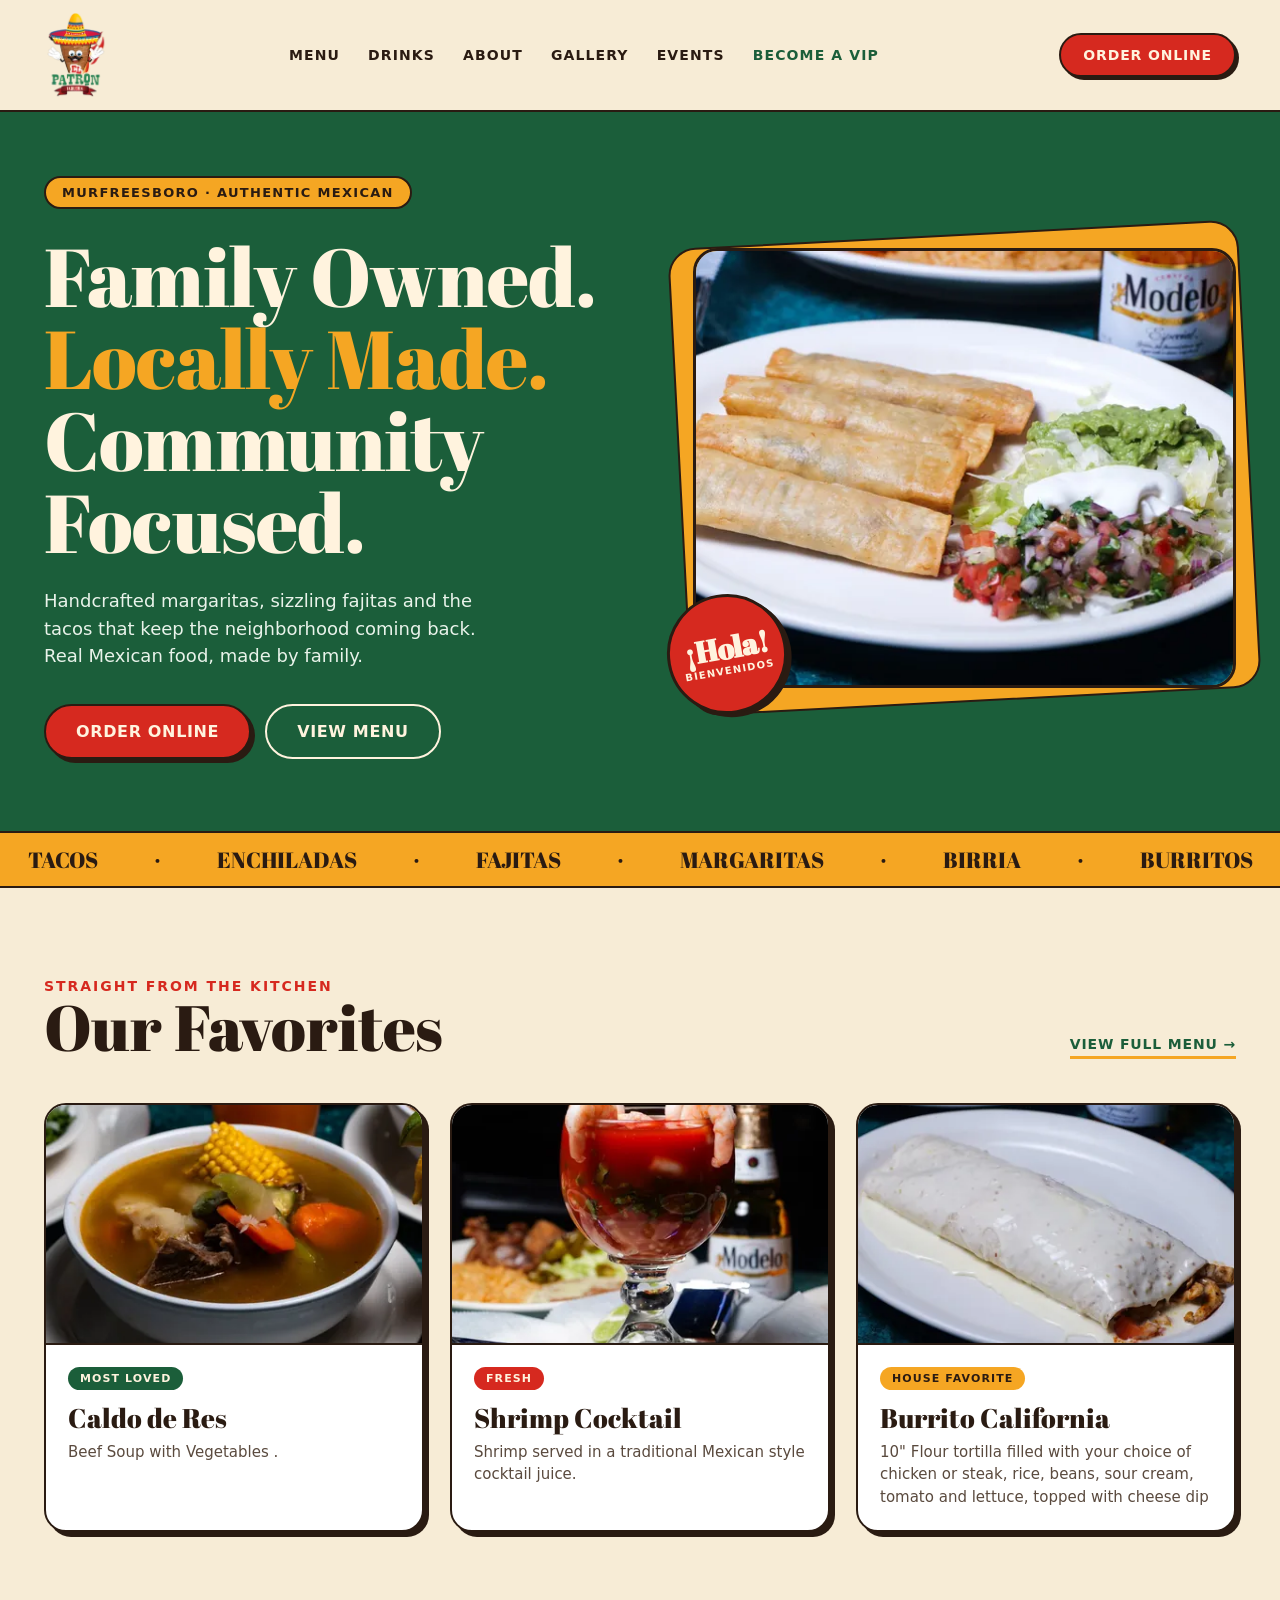
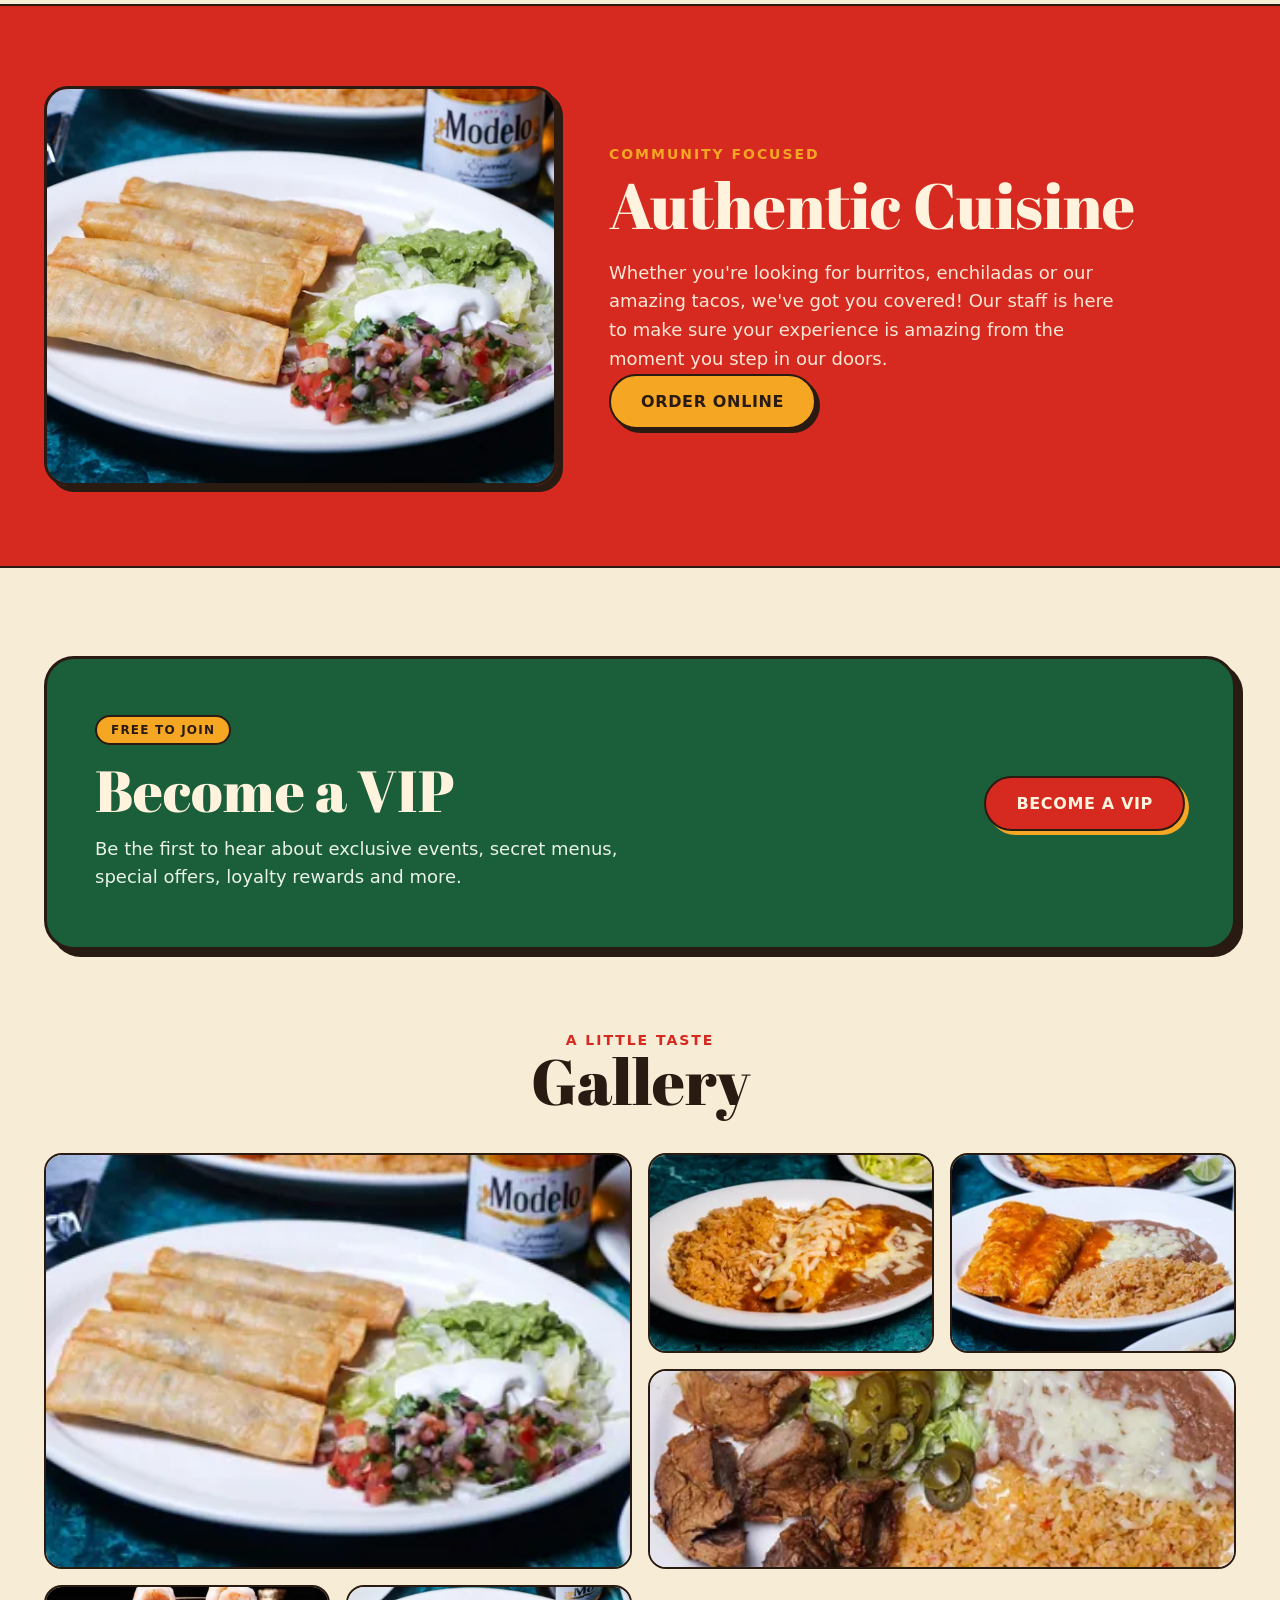
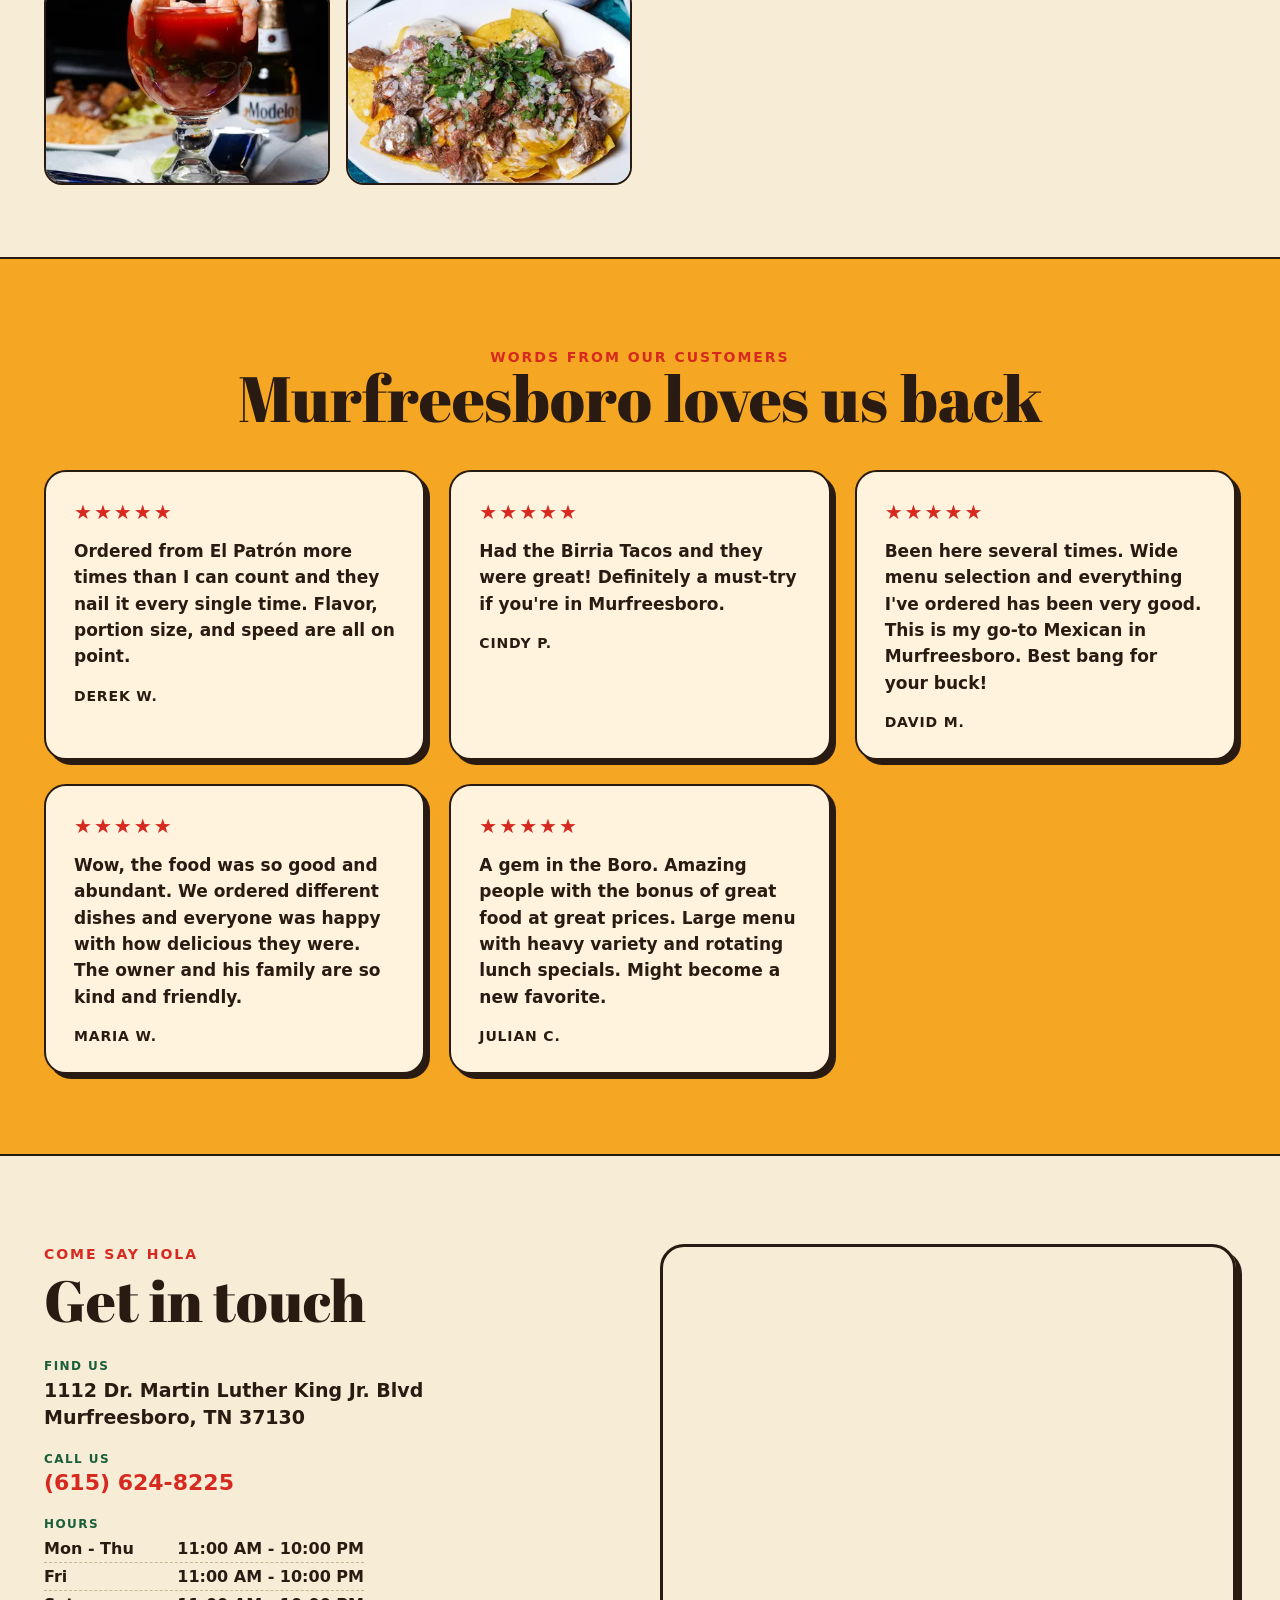
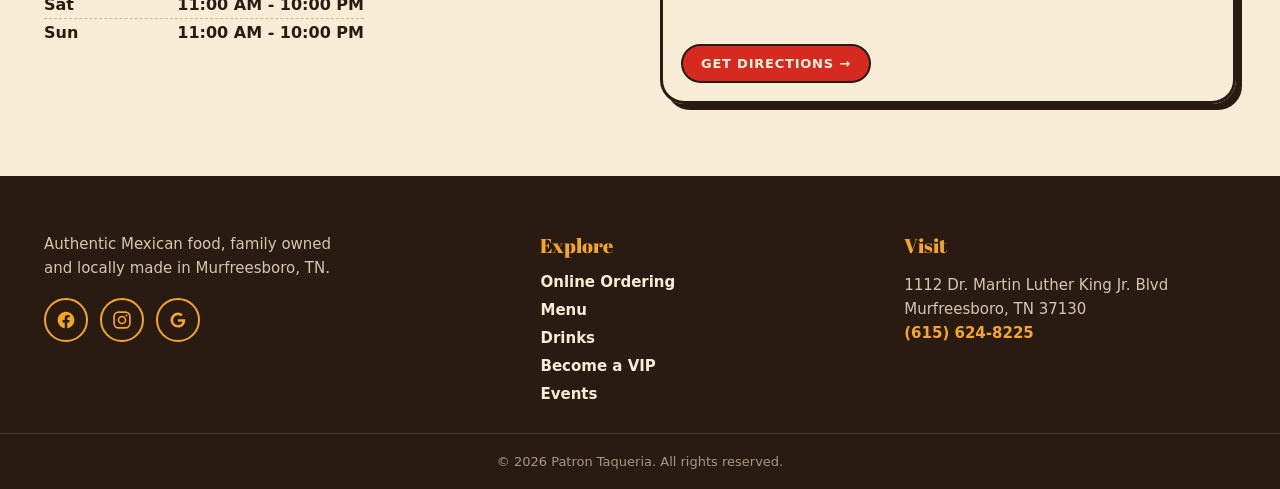
==== commit 57f0a924: "SEO: location-anchor sub-page titles; shorten review bylines to last initial - Sub-page <title>/og:t" ====
--- a/index.html
+++ b/index.html
@@ -210,4 +210,4 @@
 .events-empty{text-align:center;color:var(--muted);font-size:18px;padding:40px}
 @media (max-width:900px){.events-grid{grid-template-columns:1fr 1fr}}
 @media (max-width:640px){.events-grid{grid-template-columns:1fr}}
-</style><script type="application/ld+json">{"@context": "https://schema.org", "@graph": [{"@type": "Restaurant", "name": "Patron Taqueria", "url": "https://elpatrontaquerias.com/", "telephone": "+16156248225", "address": {"@type": "PostalAddress", "streetAddress": "1112 Dr. Martin Luther King Jr. Blvd", "addressLocality": "Murfreesboro", "addressRegion": "TN", "postalCode": "37130", "addressCountry": "US"}, "servesCuisine": ["Mexican", "Tex-Mex", "Tacos"], "priceRange": "$$", "openingHoursSpecification": [{"@type": "OpeningHoursSpecification", "dayOfWeek": ["Monday", "Tuesday", "Wednesday", "Thursday"], "opens": "11:00", "closes": "22:00"}, {"@type": "OpeningHoursSpecification", "dayOfWeek": "Friday", "opens": "11:00", "closes": "22:00"}, {"@type": "OpeningHoursSpecification", "dayOfWeek": "Saturday", "opens": "11:00", "closes": "22:00"}, {"@type": "OpeningHoursSpecification", "dayOfWeek": "Sunday", "opens": "11:00", "closes": "22:00"}], "hasMap": "https://www.google.com/maps?q=1112%20Dr.%20Martin%20Luther%20King%20Jr.%20Blvd%2C%20Murfreesboro%2C%20TN%2037130", "sameAs": ["https://www.facebook.com/people/El-Patron-Taqueria/100088145538542/", "https://www.google.com/maps/place/?q=place_id:ChIJH6d9qfX4Y4gRHNHliizIGV8", "https://www.instagram.com/el.patron.taqueria/"], "geo": {"@type": "GeoCoordinates", "latitude": 35.8360498, "longitude": -86.3759035}, "potentialAction": {"@type": "OrderAction", "target": {"@type": "EntryPoint", "urlTemplate": "https://online.skytab.com/beb78ee939593d2ace30c469cb7ad3fd", "inLanguage": "en-US", "actionPlatform": ["http://schema.org/DesktopWebPlatform", "http://schema.org/MobileWebPlatform"]}, "deliveryMethod": ["http://purl.org/goodrelations/v1#DeliveryModePickUp"]}, "image": "https://elpatrontaquerias.com/assets/images/61179e2979aa9200-1600.webp", "@id": "https://elpatrontaquerias.com/#restaurant", "menu": "https://elpatrontaquerias.com/menu/", "hasMenu": {"@id": "https://elpatrontaquerias.com/menu/#menu"}}]}</script><script>window.SITE_CONFIG={"formEndpoint": null, "newsletterEndpoint": null, "birthdayEndpoint": null, "accentColor": "#188bf6", "vip": {"endpoint": "https://chowdownos.onrender.com/api/public/vip/signup", "client": 72}};</script></head><body><header class="site-header"><nav class="nav" id="nav"><a href="/" class="nav-logo" aria-label="Patron Taqueria home"><img src="/assets/images/brand-logo-nav.webp" alt="Patron Taqueria" width="135" height="180" style="height:86px!important;width:auto!important;max-width:150px!important;position:static!important;top:auto!important;object-fit:contain"></a><div class="nav-links"><a href="/menu/">Menu</a><a href="/drinks/">Drinks</a><a href="/#about">About</a><a href="/#gallery">Gallery</a><a href="/events/">Events</a><a href="/vip/" class="vip">Become a VIP</a></div><a href="https://online.skytab.com/beb78ee939593d2ace30c469cb7ad3fd" class="nav-cta" target="_blank" rel="noopener">Order Online</a><button class="nav-toggle" aria-label="Menu" aria-expanded="false" onclick="var n=document.getElementById('nav');var o=n.classList.toggle('open');this.setAttribute('aria-expanded',o)"><span></span><span></span><span></span></button></nav></header><main id="top"><section class="hero"><div class="hero-grid"><div><span class="pill hero-badge">Murfreesboro &middot; Authentic Mexican</span><h1>Family Owned.<br><span class="accent">Locally Made.</span><br>Community Focused.</h1><p class="hero-lede">Handcrafted margaritas, sizzling fajitas and the tacos that keep the neighborhood coming back. Real Mexican food, made by family.</p><div class="hero-cta"><a href="https://online.skytab.com/beb78ee939593d2ace30c469cb7ad3fd" class="btn btn-red" target="_blank" rel="noopener">Order Online</a><a href="/menu/" class="btn btn-outline">View Menu</a></div></div><div class="hero-media"><div class="frame" aria-hidden="true"></div><img src="/assets/images/61179e2979aa9200-1600.webp" srcset="/assets/images/61179e2979aa9200-400.webp 400w, /assets/images/61179e2979aa9200-800.webp 800w, /assets/images/61179e2979aa9200-1600.webp 1600w" sizes="(max-width:900px) 100vw, 560px" alt="Patron Taqueria dishes" width="2400" height="1292" fetchpriority="high" class="hero-media-img"><div class="hola" aria-hidden="true"><b>&iexcl;Hola!</b><span>Bienvenidos</span></div></div></div></section><div class="marquee" aria-hidden="true"><div class="marquee-track"><span>TACOS</span><span>&middot;</span><span>ENCHILADAS</span><span>&middot;</span><span>FAJITAS</span><span>&middot;</span><span>MARGARITAS</span><span>&middot;</span><span>BIRRIA</span><span>&middot;</span><span>BURRITOS</span><span>&middot;</span><span>TACOS</span><span>&middot;</span><span>ENCHILADAS</span><span>&middot;</span><span>FAJITAS</span><span>&middot;</span><span>MARGARITAS</span><span>&middot;</span><span>BIRRIA</span><span>&middot;</span><span>BURRITOS</span><span>&middot;</span></div></div><section class="sec" id="favorites"><div class="sec-head"><div><span class="eyebrow" style="color:var(--red)">Straight from the kitchen</span><h2>Our Favorites</h2></div><a href="/menu/" class="link-underline">View full menu &rarr;</a></div><div class="cards-3"><article class="dish"><img src="/assets/images/9b95f49585ba5d3e-1600.webp" srcset="/assets/images/9b95f49585ba5d3e-400.webp 400w, /assets/images/9b95f49585ba5d3e-800.webp 800w, /assets/images/9b95f49585ba5d3e-1600.webp 1600w" sizes="(max-width:900px) 100vw, 380px" alt="Caldo de Res" width="1800" height="1800" loading="lazy" class="dish-img"><div class="dish-body"><span class="tag tag-green">Most loved</span><h3>Caldo de Res</h3><p>Beef Soup with Vegetables .</p></div></article><article class="dish"><img src="/assets/images/d584fb7af03376d1-800.webp" srcset="/assets/images/d584fb7af03376d1-400.webp 400w, /assets/images/d584fb7af03376d1-800.webp 800w" sizes="(max-width:900px) 100vw, 380px" alt="Shrimp Cocktail" width="1200" height="1200" loading="lazy" class="dish-img"><div class="dish-body"><span class="tag tag-red">Fresh</span><h3>Shrimp Cocktail</h3><p>Shrimp served in a traditional Mexican style cocktail juice.</p></div></article><article class="dish"><img src="/assets/images/699a100ebb21918f-1600.webp" srcset="/assets/images/699a100ebb21918f-400.webp 400w, /assets/images/699a100ebb21918f-800.webp 800w, /assets/images/699a100ebb21918f-1600.webp 1600w" sizes="(max-width:900px) 100vw, 380px" alt="Burrito California " width="1824" height="1800" loading="lazy" class="dish-img"><div class="dish-body"><span class="tag tag-amber">House favorite</span><h3>Burrito California </h3><p>10" Flour tortilla filled with your choice of chicken or steak, rice, beans, sour cream, tomato and lettuce, topped with cheese dip</p></div></article></div></section><section class="band-red" id="about"><div class="about-grid"><img src="/assets/images/61179e2979aa9200-1600.webp" srcset="/assets/images/61179e2979aa9200-400.webp 400w, /assets/images/61179e2979aa9200-800.webp 800w, /assets/images/61179e2979aa9200-1600.webp 1600w" sizes="(max-width:900px) 100vw, 480px" alt="Inside Patron Taqueria" width="2400" height="1292" loading="lazy" class="about-img"><div><span class="eyebrow">Community focused</span><h2>Authentic Cuisine</h2><p>Whether you're looking for burritos, enchiladas or our amazing tacos, we've got you covered! Our staff is here to make sure your experience is amazing from the moment you step in our doors.</p><a href="https://online.skytab.com/beb78ee939593d2ace30c469cb7ad3fd" class="btn btn-amber" target="_blank" rel="noopener">Order Online</a></div></div></section><section class="sec"><div class="vip-card"><div><span class="pill vip-pill">Free to join</span><h2>Become a VIP</h2><p>Be the first to hear about exclusive events, secret menus, special offers, loyalty rewards and more.</p></div><div class="join"><a href="/vip/" class="btn btn-red">Become a VIP</a></div></div></section><section class="sec" id="gallery" style="padding-top:8px"><div class="sec-title"><span class="eyebrow" style="color:var(--red)">A little taste</span><h2>Gallery</h2></div><div class="gallery"><a class="gm-cell g-2w g-2h"><img src="/assets/images/61179e2979aa9200-1600.webp" srcset="/assets/images/61179e2979aa9200-400.webp 400w, /assets/images/61179e2979aa9200-800.webp 800w, /assets/images/61179e2979aa9200-1600.webp 1600w" sizes="(max-width:768px) 50vw, 25vw" alt="" width="2400" height="1292" loading="lazy"></a><a class="gm-cell "><img src="/assets/images/a4452d2f9cfc1175-1600.webp" srcset="/assets/images/a4452d2f9cfc1175-400.webp 400w, /assets/images/a4452d2f9cfc1175-800.webp 800w, /assets/images/a4452d2f9cfc1175-1600.webp 1600w" sizes="(max-width:768px) 50vw, 25vw" alt="" width="2400" height="1213" loading="lazy"></a><a class="gm-cell "><img src="/assets/images/567d5cf0da210502-1600.webp" srcset="/assets/images/567d5cf0da210502-400.webp 400w, /assets/images/567d5cf0da210502-800.webp 800w, /assets/images/567d5cf0da210502-1600.webp 1600w" sizes="(max-width:768px) 50vw, 25vw" alt="" width="2400" height="1190" loading="lazy"></a><a class="gm-cell g-2w"><img src="/assets/images/56c451a11c69d273-1600.webp" srcset="/assets/images/56c451a11c69d273-400.webp 400w, /assets/images/56c451a11c69d273-800.webp 800w, /assets/images/56c451a11c69d273-1600.webp 1600w" sizes="(max-width:768px) 50vw, 25vw" alt="" width="4000" height="4000" loading="lazy"></a><a class="gm-cell "><img src="/assets/images/d584fb7af03376d1-800.webp" srcset="/assets/images/d584fb7af03376d1-400.webp 400w, /assets/images/d584fb7af03376d1-800.webp 800w" sizes="(max-width:768px) 50vw, 25vw" alt="" width="1200" height="1200" loading="lazy"></a><a class="gm-cell "><img src="/assets/images/7ce7db3fb9d2a009-1600.webp" srcset="/assets/images/7ce7db3fb9d2a009-400.webp 400w, /assets/images/7ce7db3fb9d2a009-800.webp 800w, /assets/images/7ce7db3fb9d2a009-1600.webp 1600w" sizes="(max-width:768px) 50vw, 25vw" alt="" width="4003" height="4000" loading="lazy"></a></div></section><section class="band-amber"><div class="sec" style="padding-bottom:80px"><div class="sec-title"><span class="eyebrow" style="color:var(--red)">Words from our customers</span><h2>Murfreesboro loves us back</h2></div><div class="reviews-grid"><div class="review"><div class="stars" aria-label="5 out of 5 stars">&#9733;&#9733;&#9733;&#9733;&#9733;</div><p>Ordered from El Patrón more times than I can count and they nail it every single time. Flavor, portion size, and speed are all on point.</p><div class="who">Derek Whitman</div></div><div class="review"><div class="stars" aria-label="5 out of 5 stars">&#9733;&#9733;&#9733;&#9733;&#9733;</div><p>Had the Birria Tacos and they were great! Definitely a must-try if you're in Murfreesboro.</p><div class="who">Cindy Peach</div></div><div class="review"><div class="stars" aria-label="5 out of 5 stars">&#9733;&#9733;&#9733;&#9733;&#9733;</div><p>Been here several times. Wide menu selection and everything I've ordered has been very good. This is my go-to Mexican in Murfreesboro. Best bang for your buck!</p><div class="who">David Moeller</div></div><div class="review"><div class="stars" aria-label="5 out of 5 stars">&#9733;&#9733;&#9733;&#9733;&#9733;</div><p>Wow, the food was so good and abundant. We ordered different dishes and everyone was happy with how delicious they were. The owner and his family are so kind and friendly.</p><div class="who">Maria Webb</div></div><div class="review"><div class="stars" aria-label="5 out of 5 stars">&#9733;&#9733;&#9733;&#9733;&#9733;</div><p>A gem in the Boro. Amazing people with the bonus of great food at great prices. Large menu with heavy variety and rotating lunch specials. Might become a new favorite.</p><div class="who">Julian Clemmons</div></div></div></div></section><section class="sec" id="contact"><div class="contact-grid"><div><span class="eyebrow">Come say hola</span><h2 style="font-size:clamp(36px,4.6vw,58px);margin-top:8px">Get in touch</h2><div class="contact-list"><div><div class="label">Find us</div><div class="addr">1112 Dr. Martin Luther King Jr. Blvd<br>Murfreesboro, TN 37130</div></div><div><div class="label">Call us</div><a href="tel:+16156248225" class="phone">(615) 624-8225</a></div><div><div class="label">Hours</div><div class="hours"><div class="row"><span>Mon - Thu</span><span>11:00 AM - 10:00 PM</span></div><div class="row"><span>Fri</span><span>11:00 AM - 10:00 PM</span></div><div class="row"><span>Sat</span><span>11:00 AM - 10:00 PM</span></div><div class="row"><span>Sun</span><span>11:00 AM - 10:00 PM</span></div></div></div></div></div><div class="map-embed"><iframe title="Map to Patron Taqueria" src="https://www.google.com/maps?q=35.8360498,-86.3759035&amp;z=15&amp;output=embed" loading="lazy" referrerpolicy="no-referrer-when-downgrade" allowfullscreen></iframe><a class="badge" href="https://www.google.com/maps/search/?api=1&amp;query=Google&amp;query_place_id=ChIJH6d9qfX4Y4gRHNHliizIGV8" target="_blank" rel="noopener" aria-label="Get directions to Patron Taqueria">Get directions &rarr;</a></div></div></section></main><footer class="site-footer"><div class="footer-grid"><div><p>Authentic Mexican food, family owned and locally made in Murfreesboro, TN.</p><div class="socials" aria-label="Follow us"><a href="https://www.facebook.com/people/El-Patron-Taqueria/100088145538542/" target="_blank" rel="noopener" aria-label="Facebook"><svg viewBox="0 0 24 24" width="20" height="20" fill="currentColor"><path d="M22 12.06C22 6.5 17.52 2 12 2S2 6.5 2 12.06c0 5 3.66 9.15 8.44 9.94v-7.03H7.9v-2.9h2.54V9.85c0-2.51 1.49-3.9 3.77-3.9 1.09 0 2.24.2 2.24.2v2.46h-1.26c-1.24 0-1.63.77-1.63 1.56v1.87h2.78l-.44 2.9h-2.34V22c4.78-.79 8.44-4.94 8.44-9.94z"/></svg></a><a href="https://www.instagram.com/el.patron.taqueria/" target="_blank" rel="noopener" aria-label="Instagram"><svg viewBox="0 0 24 24" width="20" height="20" fill="none" stroke="currentColor" stroke-width="2"><rect x="2.5" y="2.5" width="19" height="19" rx="5.5"/><circle cx="12" cy="12" r="4.2"/><circle cx="17.4" cy="6.6" r="1.2" fill="currentColor" stroke="none"/></svg></a><a href="https://www.google.com/maps/search/?api=1&amp;query=Google&amp;query_place_id=ChIJH6d9qfX4Y4gRHNHliizIGV8" target="_blank" rel="noopener" aria-label="Google"><svg viewBox="0 0 24 24" width="20" height="20" fill="currentColor"><path d="M21.35 11.1H12v2.98h5.35c-.23 1.4-1.64 4.1-5.35 4.1a5.9 5.9 0 0 1 0-11.8c1.68 0 2.8.72 3.45 1.33l2.35-2.27C16.4 4.02 14.42 3 12 3a9 9 0 1 0 0 18c5.2 0 8.64-3.65 8.64-8.8 0-.6-.07-1.06-.16-1.5z"/></svg></a></div></div><div><div class="foot-h">Explore</div><div class="foot-links"><a href="https://online.skytab.com/beb78ee939593d2ace30c469cb7ad3fd" target="_blank" rel="noopener">Online Ordering</a><a href="/menu/">Menu</a><a href="/drinks/">Drinks</a><a href="/vip/">Become a VIP</a><a href="/events/">Events</a></div></div><div><div class="foot-h">Visit</div><div class="foot-visit">1112 Dr. Martin Luther King Jr. Blvd<br>Murfreesboro, TN 37130<br><a href="tel:+16156248225">(615) 624-8225</a></div></div></div><div class="foot-legal">&copy; 2026 Patron Taqueria. All rights reserved.</div></footer></body></html>+</style><script type="application/ld+json">{"@context": "https://schema.org", "@graph": [{"@type": "Restaurant", "name": "Patron Taqueria", "url": "https://elpatrontaquerias.com/", "telephone": "+16156248225", "address": {"@type": "PostalAddress", "streetAddress": "1112 Dr. Martin Luther King Jr. Blvd", "addressLocality": "Murfreesboro", "addressRegion": "TN", "postalCode": "37130", "addressCountry": "US"}, "servesCuisine": ["Mexican", "Tex-Mex", "Tacos"], "priceRange": "$$", "openingHoursSpecification": [{"@type": "OpeningHoursSpecification", "dayOfWeek": ["Monday", "Tuesday", "Wednesday", "Thursday"], "opens": "11:00", "closes": "22:00"}, {"@type": "OpeningHoursSpecification", "dayOfWeek": "Friday", "opens": "11:00", "closes": "22:00"}, {"@type": "OpeningHoursSpecification", "dayOfWeek": "Saturday", "opens": "11:00", "closes": "22:00"}, {"@type": "OpeningHoursSpecification", "dayOfWeek": "Sunday", "opens": "11:00", "closes": "22:00"}], "hasMap": "https://www.google.com/maps?q=1112%20Dr.%20Martin%20Luther%20King%20Jr.%20Blvd%2C%20Murfreesboro%2C%20TN%2037130", "sameAs": ["https://www.facebook.com/people/El-Patron-Taqueria/100088145538542/", "https://www.google.com/maps/place/?q=place_id:ChIJH6d9qfX4Y4gRHNHliizIGV8", "https://www.instagram.com/el.patron.taqueria/"], "geo": {"@type": "GeoCoordinates", "latitude": 35.8360498, "longitude": -86.3759035}, "potentialAction": {"@type": "OrderAction", "target": {"@type": "EntryPoint", "urlTemplate": "https://online.skytab.com/beb78ee939593d2ace30c469cb7ad3fd", "inLanguage": "en-US", "actionPlatform": ["http://schema.org/DesktopWebPlatform", "http://schema.org/MobileWebPlatform"]}, "deliveryMethod": ["http://purl.org/goodrelations/v1#DeliveryModePickUp"]}, "image": "https://elpatrontaquerias.com/assets/images/61179e2979aa9200-1600.webp", "@id": "https://elpatrontaquerias.com/#restaurant", "menu": "https://elpatrontaquerias.com/menu/", "hasMenu": {"@id": "https://elpatrontaquerias.com/menu/#menu"}}]}</script><script>window.SITE_CONFIG={"formEndpoint": null, "newsletterEndpoint": null, "birthdayEndpoint": null, "accentColor": "#188bf6", "vip": {"endpoint": "https://chowdownos.onrender.com/api/public/vip/signup", "client": 72}};</script></head><body><header class="site-header"><nav class="nav" id="nav"><a href="/" class="nav-logo" aria-label="Patron Taqueria home"><img src="/assets/images/brand-logo-nav.webp" alt="Patron Taqueria" width="135" height="180" style="height:86px!important;width:auto!important;max-width:150px!important;position:static!important;top:auto!important;object-fit:contain"></a><div class="nav-links"><a href="/menu/">Menu</a><a href="/drinks/">Drinks</a><a href="/#about">About</a><a href="/#gallery">Gallery</a><a href="/events/">Events</a><a href="/vip/" class="vip">Become a VIP</a></div><a href="https://online.skytab.com/beb78ee939593d2ace30c469cb7ad3fd" class="nav-cta" target="_blank" rel="noopener">Order Online</a><button class="nav-toggle" aria-label="Menu" aria-expanded="false" onclick="var n=document.getElementById('nav');var o=n.classList.toggle('open');this.setAttribute('aria-expanded',o)"><span></span><span></span><span></span></button></nav></header><main id="top"><section class="hero"><div class="hero-grid"><div><span class="pill hero-badge">Murfreesboro &middot; Authentic Mexican</span><h1>Family Owned.<br><span class="accent">Locally Made.</span><br>Community Focused.</h1><p class="hero-lede">Handcrafted margaritas, sizzling fajitas and the tacos that keep the neighborhood coming back. Real Mexican food, made by family.</p><div class="hero-cta"><a href="https://online.skytab.com/beb78ee939593d2ace30c469cb7ad3fd" class="btn btn-red" target="_blank" rel="noopener">Order Online</a><a href="/menu/" class="btn btn-outline">View Menu</a></div></div><div class="hero-media"><div class="frame" aria-hidden="true"></div><img src="/assets/images/61179e2979aa9200-1600.webp" srcset="/assets/images/61179e2979aa9200-400.webp 400w, /assets/images/61179e2979aa9200-800.webp 800w, /assets/images/61179e2979aa9200-1600.webp 1600w" sizes="(max-width:900px) 100vw, 560px" alt="Patron Taqueria dishes" width="2400" height="1292" fetchpriority="high" class="hero-media-img"><div class="hola" aria-hidden="true"><b>&iexcl;Hola!</b><span>Bienvenidos</span></div></div></div></section><div class="marquee" aria-hidden="true"><div class="marquee-track"><span>TACOS</span><span>&middot;</span><span>ENCHILADAS</span><span>&middot;</span><span>FAJITAS</span><span>&middot;</span><span>MARGARITAS</span><span>&middot;</span><span>BIRRIA</span><span>&middot;</span><span>BURRITOS</span><span>&middot;</span><span>TACOS</span><span>&middot;</span><span>ENCHILADAS</span><span>&middot;</span><span>FAJITAS</span><span>&middot;</span><span>MARGARITAS</span><span>&middot;</span><span>BIRRIA</span><span>&middot;</span><span>BURRITOS</span><span>&middot;</span></div></div><section class="sec" id="favorites"><div class="sec-head"><div><span class="eyebrow" style="color:var(--red)">Straight from the kitchen</span><h2>Our Favorites</h2></div><a href="/menu/" class="link-underline">View full menu &rarr;</a></div><div class="cards-3"><article class="dish"><img src="/assets/images/9b95f49585ba5d3e-1600.webp" srcset="/assets/images/9b95f49585ba5d3e-400.webp 400w, /assets/images/9b95f49585ba5d3e-800.webp 800w, /assets/images/9b95f49585ba5d3e-1600.webp 1600w" sizes="(max-width:900px) 100vw, 380px" alt="Caldo de Res" width="1800" height="1800" loading="lazy" class="dish-img"><div class="dish-body"><span class="tag tag-green">Most loved</span><h3>Caldo de Res</h3><p>Beef Soup with Vegetables .</p></div></article><article class="dish"><img src="/assets/images/d584fb7af03376d1-800.webp" srcset="/assets/images/d584fb7af03376d1-400.webp 400w, /assets/images/d584fb7af03376d1-800.webp 800w" sizes="(max-width:900px) 100vw, 380px" alt="Shrimp Cocktail" width="1200" height="1200" loading="lazy" class="dish-img"><div class="dish-body"><span class="tag tag-red">Fresh</span><h3>Shrimp Cocktail</h3><p>Shrimp served in a traditional Mexican style cocktail juice.</p></div></article><article class="dish"><img src="/assets/images/699a100ebb21918f-1600.webp" srcset="/assets/images/699a100ebb21918f-400.webp 400w, /assets/images/699a100ebb21918f-800.webp 800w, /assets/images/699a100ebb21918f-1600.webp 1600w" sizes="(max-width:900px) 100vw, 380px" alt="Burrito California " width="1824" height="1800" loading="lazy" class="dish-img"><div class="dish-body"><span class="tag tag-amber">House favorite</span><h3>Burrito California </h3><p>10" Flour tortilla filled with your choice of chicken or steak, rice, beans, sour cream, tomato and lettuce, topped with cheese dip</p></div></article></div></section><section class="band-red" id="about"><div class="about-grid"><img src="/assets/images/61179e2979aa9200-1600.webp" srcset="/assets/images/61179e2979aa9200-400.webp 400w, /assets/images/61179e2979aa9200-800.webp 800w, /assets/images/61179e2979aa9200-1600.webp 1600w" sizes="(max-width:900px) 100vw, 480px" alt="Inside Patron Taqueria" width="2400" height="1292" loading="lazy" class="about-img"><div><span class="eyebrow">Community focused</span><h2>Authentic Cuisine</h2><p>Whether you're looking for burritos, enchiladas or our amazing tacos, we've got you covered! Our staff is here to make sure your experience is amazing from the moment you step in our doors.</p><a href="https://online.skytab.com/beb78ee939593d2ace30c469cb7ad3fd" class="btn btn-amber" target="_blank" rel="noopener">Order Online</a></div></div></section><section class="sec"><div class="vip-card"><div><span class="pill vip-pill">Free to join</span><h2>Become a VIP</h2><p>Be the first to hear about exclusive events, secret menus, special offers, loyalty rewards and more.</p></div><div class="join"><a href="/vip/" class="btn btn-red">Become a VIP</a></div></div></section><section class="sec" id="gallery" style="padding-top:8px"><div class="sec-title"><span class="eyebrow" style="color:var(--red)">A little taste</span><h2>Gallery</h2></div><div class="gallery"><a class="gm-cell g-2w g-2h"><img src="/assets/images/61179e2979aa9200-1600.webp" srcset="/assets/images/61179e2979aa9200-400.webp 400w, /assets/images/61179e2979aa9200-800.webp 800w, /assets/images/61179e2979aa9200-1600.webp 1600w" sizes="(max-width:768px) 50vw, 25vw" alt="" width="2400" height="1292" loading="lazy"></a><a class="gm-cell "><img src="/assets/images/a4452d2f9cfc1175-1600.webp" srcset="/assets/images/a4452d2f9cfc1175-400.webp 400w, /assets/images/a4452d2f9cfc1175-800.webp 800w, /assets/images/a4452d2f9cfc1175-1600.webp 1600w" sizes="(max-width:768px) 50vw, 25vw" alt="" width="2400" height="1213" loading="lazy"></a><a class="gm-cell "><img src="/assets/images/567d5cf0da210502-1600.webp" srcset="/assets/images/567d5cf0da210502-400.webp 400w, /assets/images/567d5cf0da210502-800.webp 800w, /assets/images/567d5cf0da210502-1600.webp 1600w" sizes="(max-width:768px) 50vw, 25vw" alt="" width="2400" height="1190" loading="lazy"></a><a class="gm-cell g-2w"><img src="/assets/images/56c451a11c69d273-1600.webp" srcset="/assets/images/56c451a11c69d273-400.webp 400w, /assets/images/56c451a11c69d273-800.webp 800w, /assets/images/56c451a11c69d273-1600.webp 1600w" sizes="(max-width:768px) 50vw, 25vw" alt="" width="4000" height="4000" loading="lazy"></a><a class="gm-cell "><img src="/assets/images/d584fb7af03376d1-800.webp" srcset="/assets/images/d584fb7af03376d1-400.webp 400w, /assets/images/d584fb7af03376d1-800.webp 800w" sizes="(max-width:768px) 50vw, 25vw" alt="" width="1200" height="1200" loading="lazy"></a><a class="gm-cell "><img src="/assets/images/7ce7db3fb9d2a009-1600.webp" srcset="/assets/images/7ce7db3fb9d2a009-400.webp 400w, /assets/images/7ce7db3fb9d2a009-800.webp 800w, /assets/images/7ce7db3fb9d2a009-1600.webp 1600w" sizes="(max-width:768px) 50vw, 25vw" alt="" width="4003" height="4000" loading="lazy"></a></div></section><section class="band-amber"><div class="sec" style="padding-bottom:80px"><div class="sec-title"><span class="eyebrow" style="color:var(--red)">Words from our customers</span><h2>Murfreesboro loves us back</h2></div><div class="reviews-grid"><div class="review"><div class="stars" aria-label="5 out of 5 stars">&#9733;&#9733;&#9733;&#9733;&#9733;</div><p>Ordered from El Patrón more times than I can count and they nail it every single time. Flavor, portion size, and speed are all on point.</p><div class="who">Derek W.</div></div><div class="review"><div class="stars" aria-label="5 out of 5 stars">&#9733;&#9733;&#9733;&#9733;&#9733;</div><p>Had the Birria Tacos and they were great! Definitely a must-try if you're in Murfreesboro.</p><div class="who">Cindy P.</div></div><div class="review"><div class="stars" aria-label="5 out of 5 stars">&#9733;&#9733;&#9733;&#9733;&#9733;</div><p>Been here several times. Wide menu selection and everything I've ordered has been very good. This is my go-to Mexican in Murfreesboro. Best bang for your buck!</p><div class="who">David M.</div></div><div class="review"><div class="stars" aria-label="5 out of 5 stars">&#9733;&#9733;&#9733;&#9733;&#9733;</div><p>Wow, the food was so good and abundant. We ordered different dishes and everyone was happy with how delicious they were. The owner and his family are so kind and friendly.</p><div class="who">Maria W.</div></div><div class="review"><div class="stars" aria-label="5 out of 5 stars">&#9733;&#9733;&#9733;&#9733;&#9733;</div><p>A gem in the Boro. Amazing people with the bonus of great food at great prices. Large menu with heavy variety and rotating lunch specials. Might become a new favorite.</p><div class="who">Julian C.</div></div></div></div></section><section class="sec" id="contact"><div class="contact-grid"><div><span class="eyebrow">Come say hola</span><h2 style="font-size:clamp(36px,4.6vw,58px);margin-top:8px">Get in touch</h2><div class="contact-list"><div><div class="label">Find us</div><div class="addr">1112 Dr. Martin Luther King Jr. Blvd<br>Murfreesboro, TN 37130</div></div><div><div class="label">Call us</div><a href="tel:+16156248225" class="phone">(615) 624-8225</a></div><div><div class="label">Hours</div><div class="hours"><div class="row"><span>Mon - Thu</span><span>11:00 AM - 10:00 PM</span></div><div class="row"><span>Fri</span><span>11:00 AM - 10:00 PM</span></div><div class="row"><span>Sat</span><span>11:00 AM - 10:00 PM</span></div><div class="row"><span>Sun</span><span>11:00 AM - 10:00 PM</span></div></div></div></div></div><div class="map-embed"><iframe title="Map to Patron Taqueria" src="https://www.google.com/maps?q=35.8360498,-86.3759035&amp;z=15&amp;output=embed" loading="lazy" referrerpolicy="no-referrer-when-downgrade" allowfullscreen></iframe><a class="badge" href="https://www.google.com/maps/search/?api=1&amp;query=Google&amp;query_place_id=ChIJH6d9qfX4Y4gRHNHliizIGV8" target="_blank" rel="noopener" aria-label="Get directions to Patron Taqueria">Get directions &rarr;</a></div></div></section></main><footer class="site-footer"><div class="footer-grid"><div><p>Authentic Mexican food, family owned and locally made in Murfreesboro, TN.</p><div class="socials" aria-label="Follow us"><a href="https://www.facebook.com/people/El-Patron-Taqueria/100088145538542/" target="_blank" rel="noopener" aria-label="Facebook"><svg viewBox="0 0 24 24" width="20" height="20" fill="currentColor"><path d="M22 12.06C22 6.5 17.52 2 12 2S2 6.5 2 12.06c0 5 3.66 9.15 8.44 9.94v-7.03H7.9v-2.9h2.54V9.85c0-2.51 1.49-3.9 3.77-3.9 1.09 0 2.24.2 2.24.2v2.46h-1.26c-1.24 0-1.63.77-1.63 1.56v1.87h2.78l-.44 2.9h-2.34V22c4.78-.79 8.44-4.94 8.44-9.94z"/></svg></a><a href="https://www.instagram.com/el.patron.taqueria/" target="_blank" rel="noopener" aria-label="Instagram"><svg viewBox="0 0 24 24" width="20" height="20" fill="none" stroke="currentColor" stroke-width="2"><rect x="2.5" y="2.5" width="19" height="19" rx="5.5"/><circle cx="12" cy="12" r="4.2"/><circle cx="17.4" cy="6.6" r="1.2" fill="currentColor" stroke="none"/></svg></a><a href="https://www.google.com/maps/search/?api=1&amp;query=Google&amp;query_place_id=ChIJH6d9qfX4Y4gRHNHliizIGV8" target="_blank" rel="noopener" aria-label="Google"><svg viewBox="0 0 24 24" width="20" height="20" fill="currentColor"><path d="M21.35 11.1H12v2.98h5.35c-.23 1.4-1.64 4.1-5.35 4.1a5.9 5.9 0 0 1 0-11.8c1.68 0 2.8.72 3.45 1.33l2.35-2.27C16.4 4.02 14.42 3 12 3a9 9 0 1 0 0 18c5.2 0 8.64-3.65 8.64-8.8 0-.6-.07-1.06-.16-1.5z"/></svg></a></div></div><div><div class="foot-h">Explore</div><div class="foot-links"><a href="https://online.skytab.com/beb78ee939593d2ace30c469cb7ad3fd" target="_blank" rel="noopener">Online Ordering</a><a href="/menu/">Menu</a><a href="/drinks/">Drinks</a><a href="/vip/">Become a VIP</a><a href="/events/">Events</a></div></div><div><div class="foot-h">Visit</div><div class="foot-visit">1112 Dr. Martin Luther King Jr. Blvd<br>Murfreesboro, TN 37130<br><a href="tel:+16156248225">(615) 624-8225</a></div></div></div><div class="foot-legal">&copy; 2026 Patron Taqueria. All rights reserved.</div></footer></body></html>
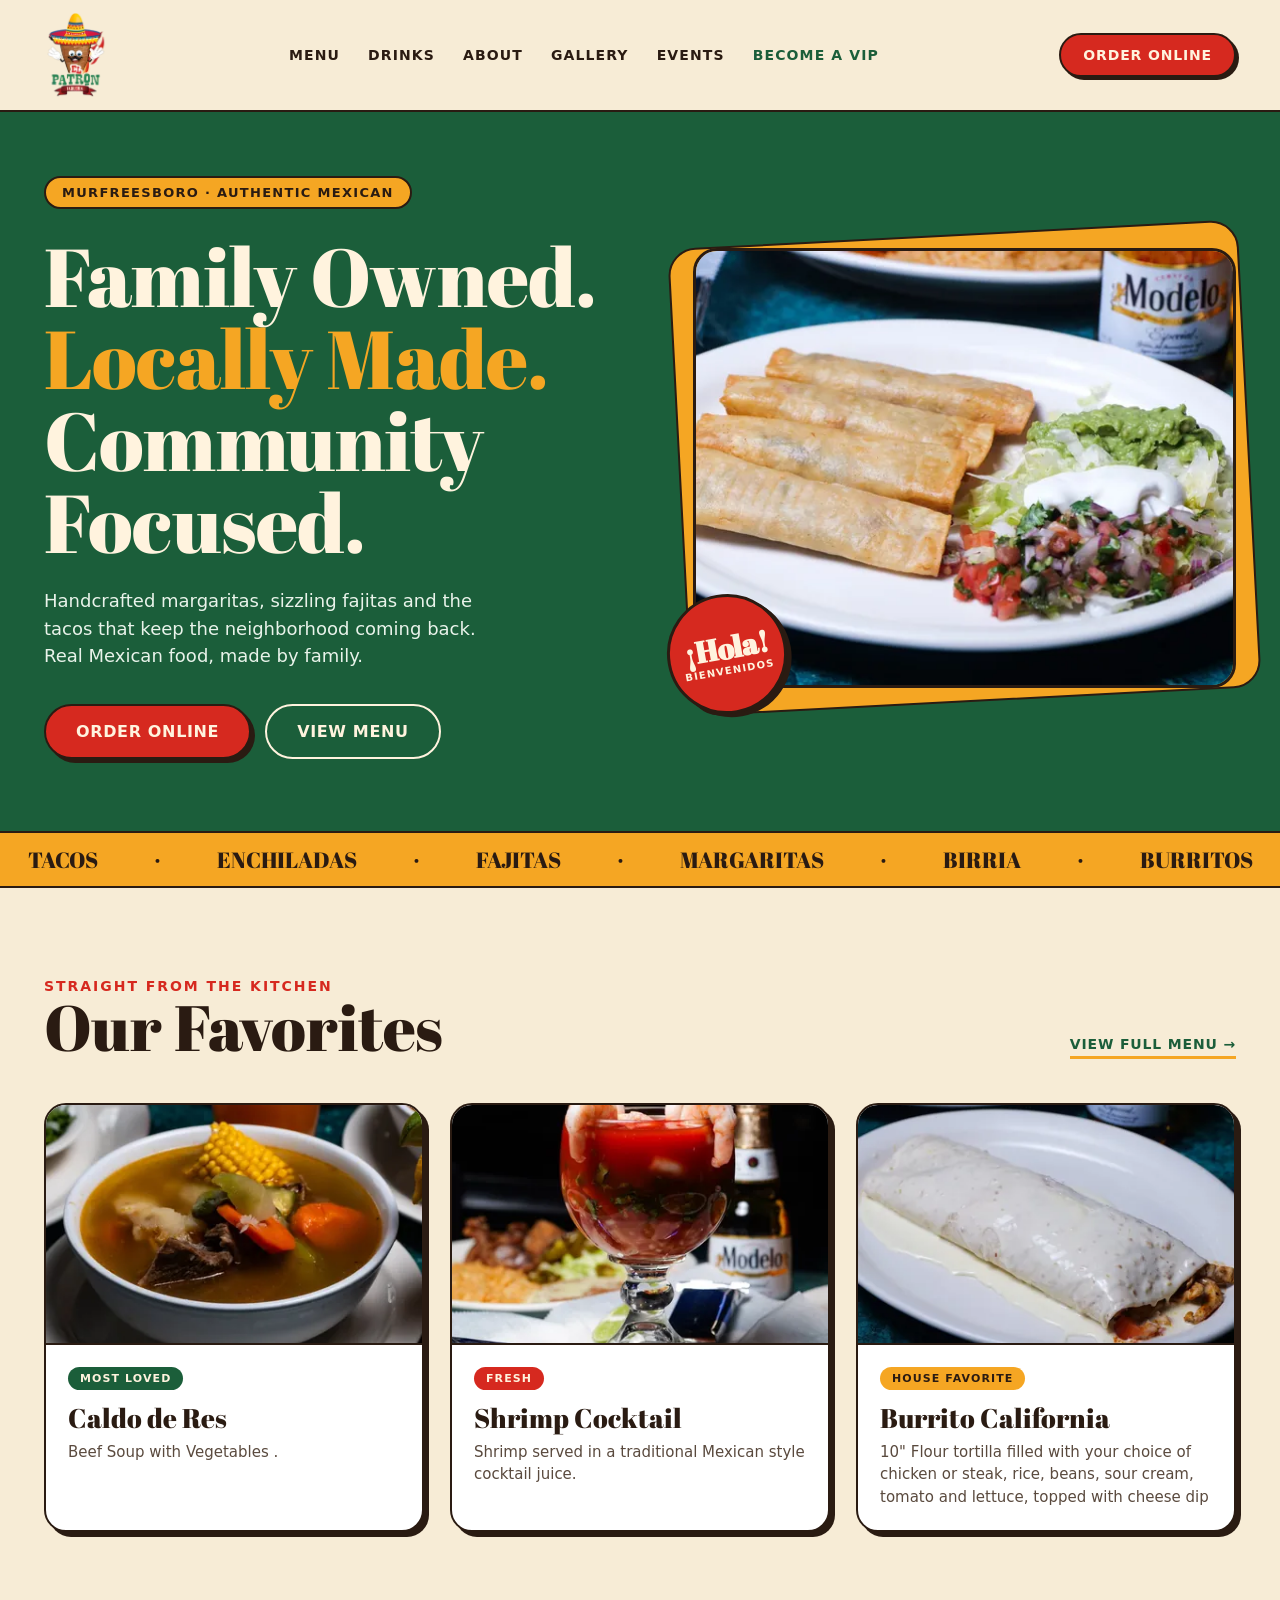
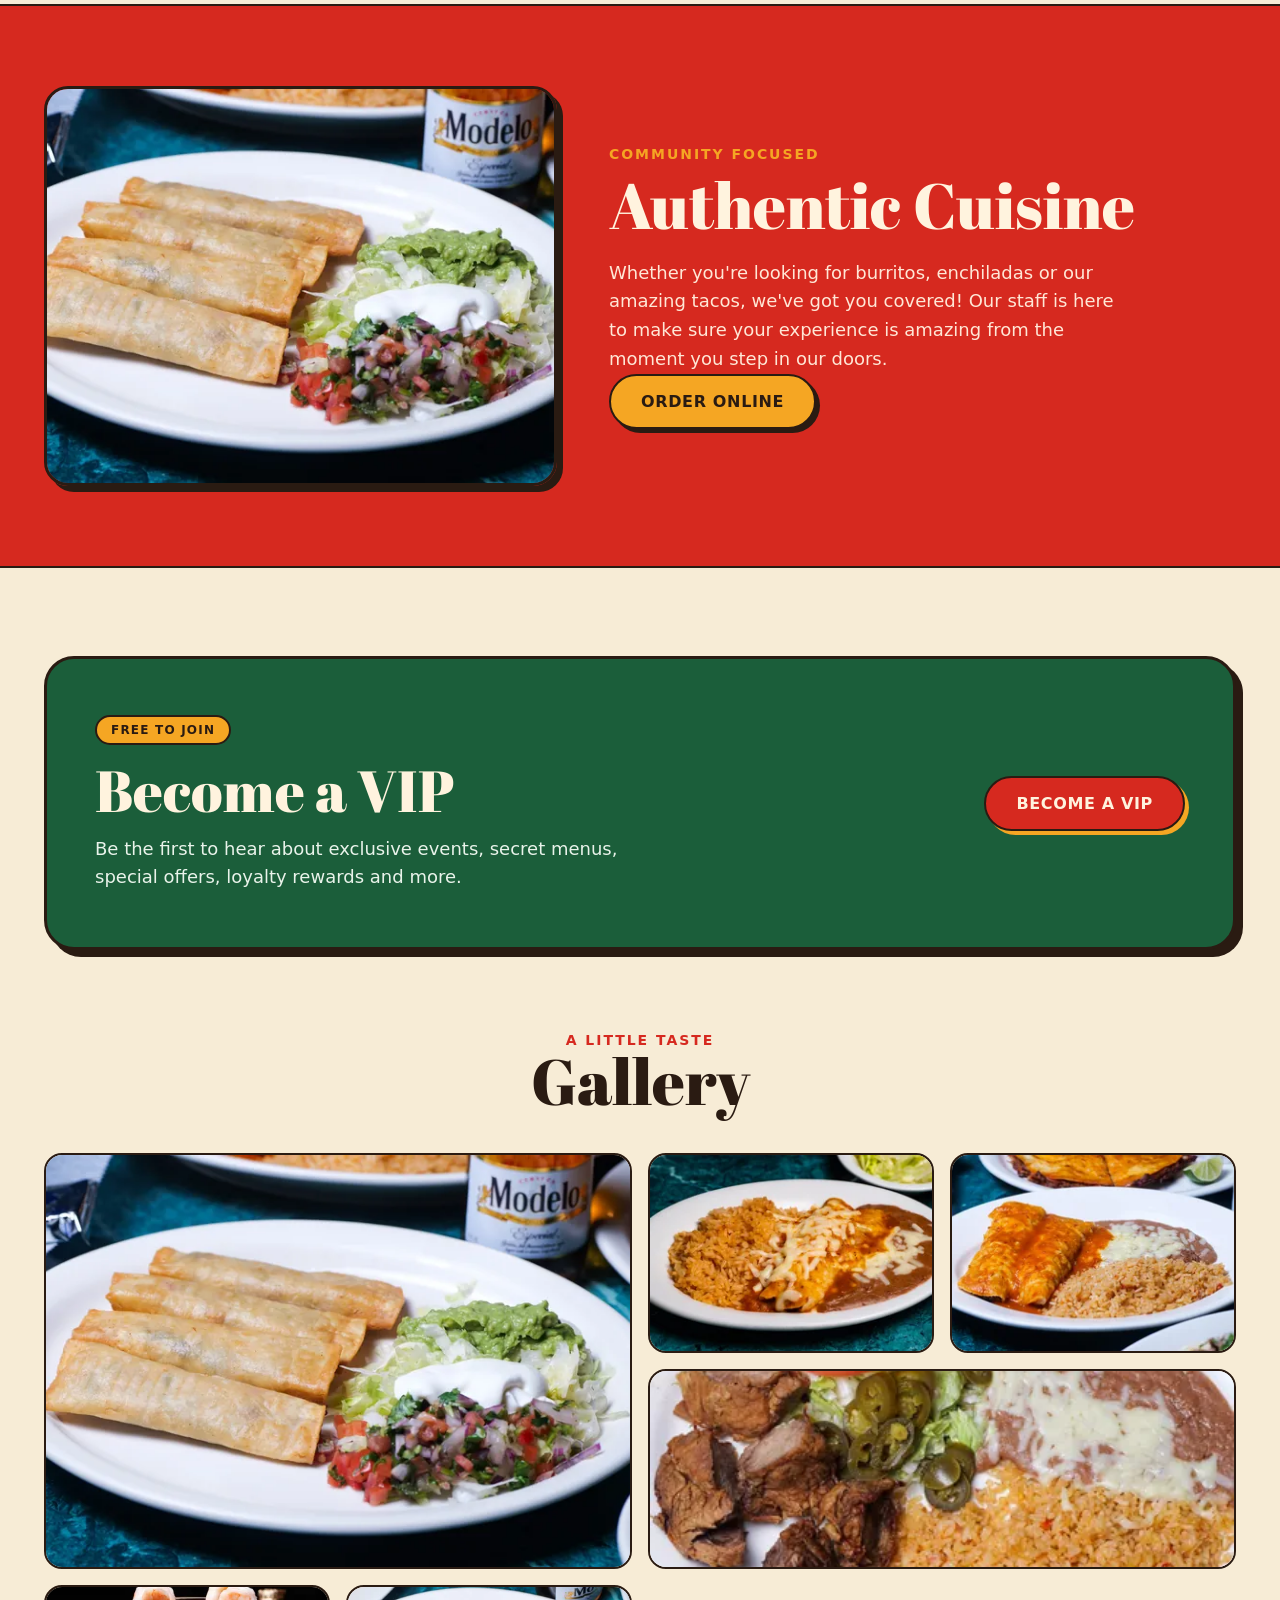
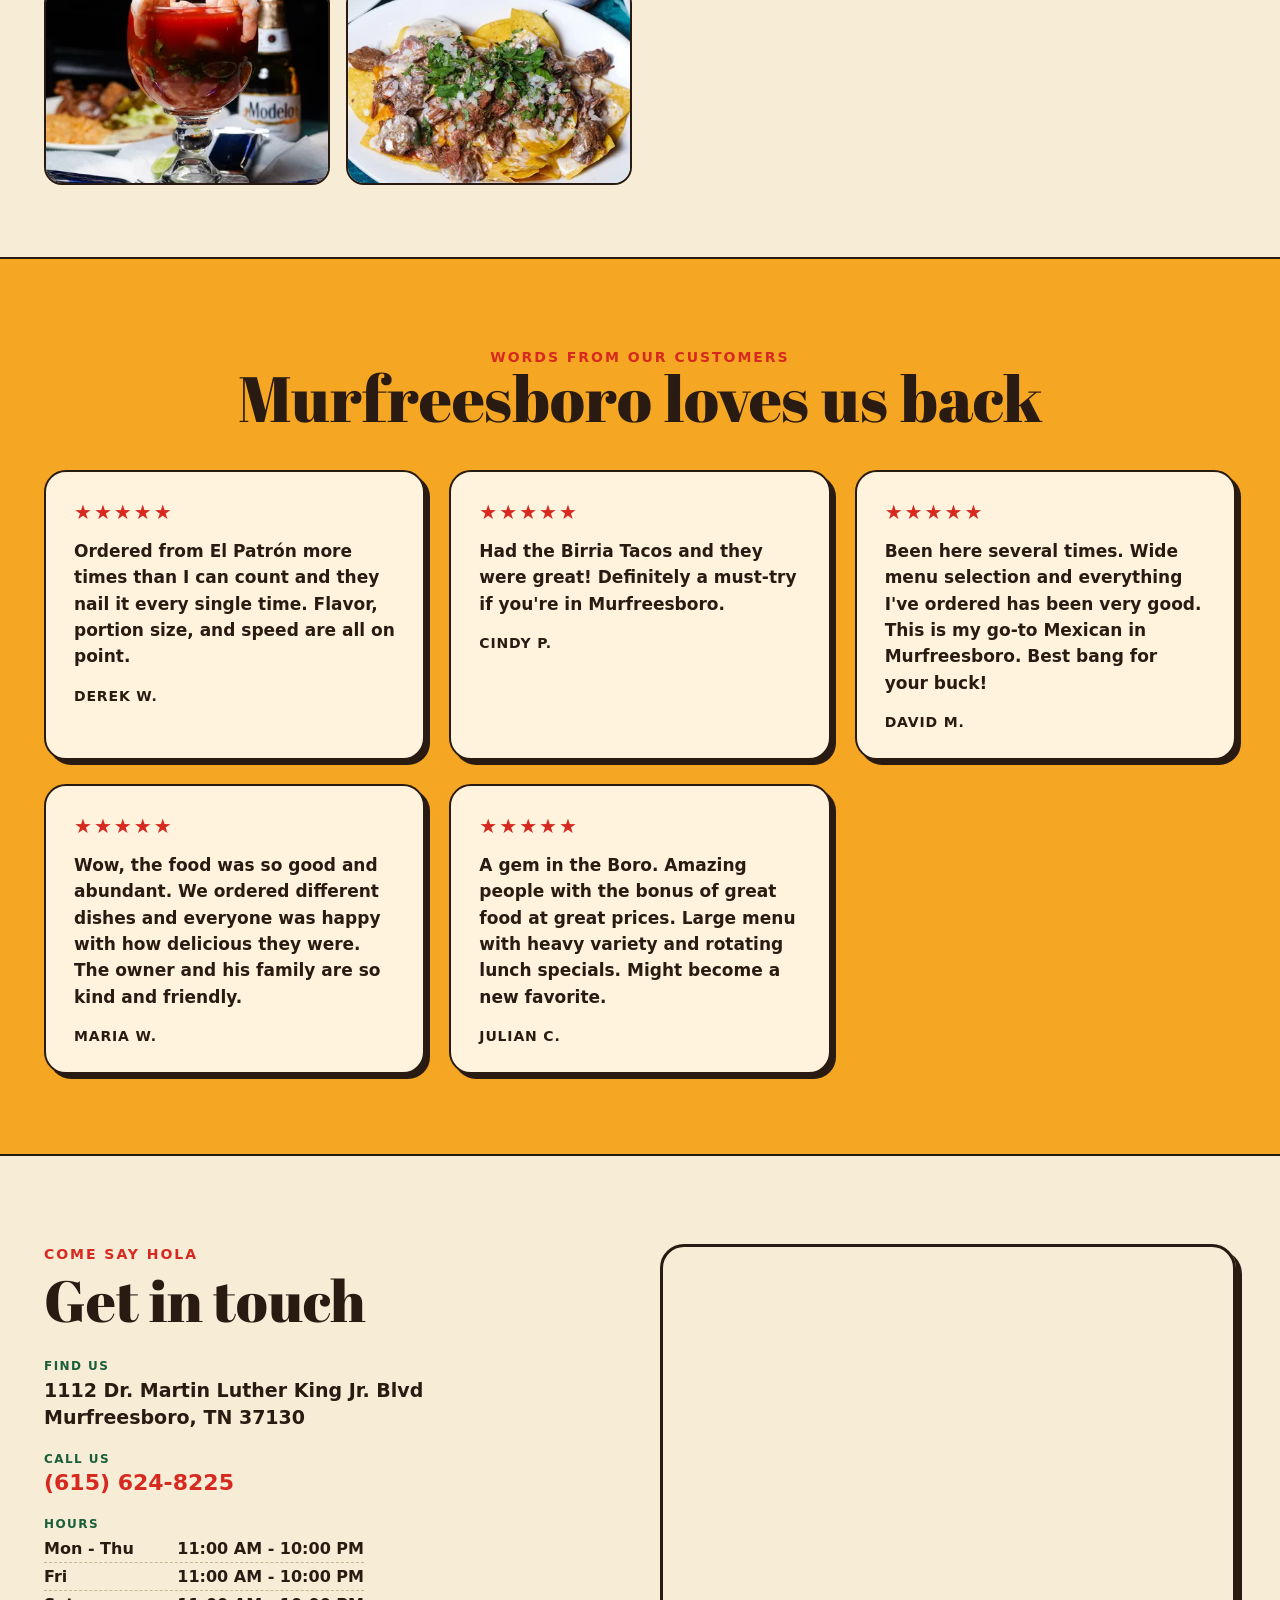
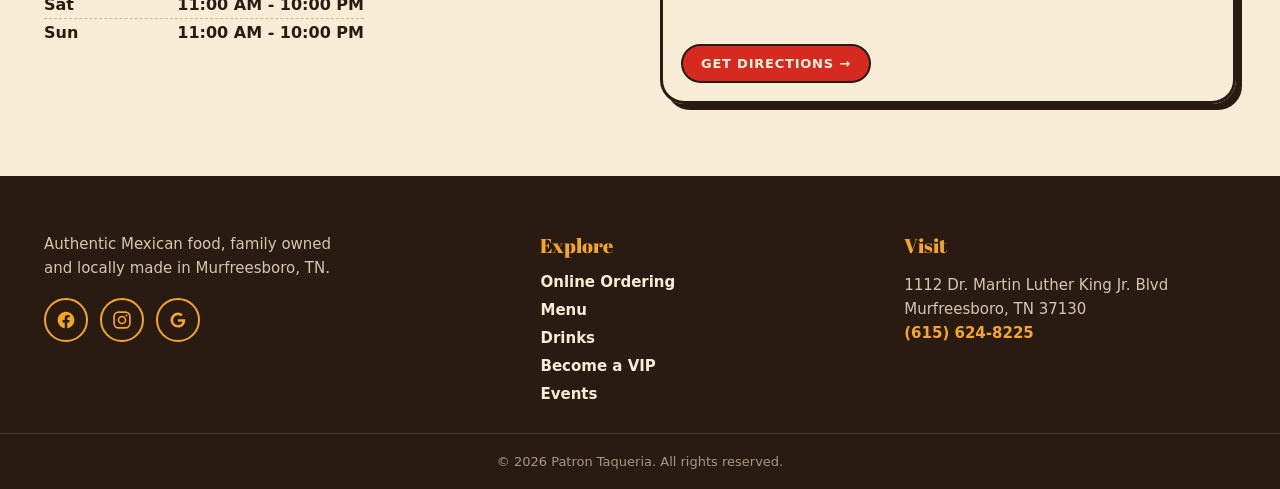
==== commit 056cbd88: "Wire contact forms to ChowdownOS forms->GHL endpoint Co-Authored-By: Claude Opus 4.8 (1M context) <n" ====
--- a/index.html
+++ b/index.html
@@ -210,4 +210,4 @@
 .events-empty{text-align:center;color:var(--muted);font-size:18px;padding:40px}
 @media (max-width:900px){.events-grid{grid-template-columns:1fr 1fr}}
 @media (max-width:640px){.events-grid{grid-template-columns:1fr}}
-</style><script type="application/ld+json">{"@context": "https://schema.org", "@graph": [{"@type": "Restaurant", "name": "Patron Taqueria", "url": "https://elpatrontaquerias.com/", "telephone": "+16156248225", "address": {"@type": "PostalAddress", "streetAddress": "1112 Dr. Martin Luther King Jr. Blvd", "addressLocality": "Murfreesboro", "addressRegion": "TN", "postalCode": "37130", "addressCountry": "US"}, "servesCuisine": ["Mexican", "Tex-Mex", "Tacos"], "priceRange": "$$", "openingHoursSpecification": [{"@type": "OpeningHoursSpecification", "dayOfWeek": ["Monday", "Tuesday", "Wednesday", "Thursday"], "opens": "11:00", "closes": "22:00"}, {"@type": "OpeningHoursSpecification", "dayOfWeek": "Friday", "opens": "11:00", "closes": "22:00"}, {"@type": "OpeningHoursSpecification", "dayOfWeek": "Saturday", "opens": "11:00", "closes": "22:00"}, {"@type": "OpeningHoursSpecification", "dayOfWeek": "Sunday", "opens": "11:00", "closes": "22:00"}], "hasMap": "https://www.google.com/maps?q=1112%20Dr.%20Martin%20Luther%20King%20Jr.%20Blvd%2C%20Murfreesboro%2C%20TN%2037130", "sameAs": ["https://www.facebook.com/people/El-Patron-Taqueria/100088145538542/", "https://www.google.com/maps/place/?q=place_id:ChIJH6d9qfX4Y4gRHNHliizIGV8", "https://www.instagram.com/el.patron.taqueria/"], "geo": {"@type": "GeoCoordinates", "latitude": 35.8360498, "longitude": -86.3759035}, "potentialAction": {"@type": "OrderAction", "target": {"@type": "EntryPoint", "urlTemplate": "https://online.skytab.com/beb78ee939593d2ace30c469cb7ad3fd", "inLanguage": "en-US", "actionPlatform": ["http://schema.org/DesktopWebPlatform", "http://schema.org/MobileWebPlatform"]}, "deliveryMethod": ["http://purl.org/goodrelations/v1#DeliveryModePickUp"]}, "image": "https://elpatrontaquerias.com/assets/images/61179e2979aa9200-1600.webp", "@id": "https://elpatrontaquerias.com/#restaurant", "menu": "https://elpatrontaquerias.com/menu/", "hasMenu": {"@id": "https://elpatrontaquerias.com/menu/#menu"}}]}</script><script>window.SITE_CONFIG={"formEndpoint": null, "newsletterEndpoint": null, "birthdayEndpoint": null, "accentColor": "#188bf6", "vip": {"endpoint": "https://chowdownos.onrender.com/api/public/vip/signup", "client": 72}};</script></head><body><header class="site-header"><nav class="nav" id="nav"><a href="/" class="nav-logo" aria-label="Patron Taqueria home"><img src="/assets/images/brand-logo-nav.webp" alt="Patron Taqueria" width="135" height="180" style="height:86px!important;width:auto!important;max-width:150px!important;position:static!important;top:auto!important;object-fit:contain"></a><div class="nav-links"><a href="/menu/">Menu</a><a href="/drinks/">Drinks</a><a href="/#about">About</a><a href="/#gallery">Gallery</a><a href="/events/">Events</a><a href="/vip/" class="vip">Become a VIP</a></div><a href="https://online.skytab.com/beb78ee939593d2ace30c469cb7ad3fd" class="nav-cta" target="_blank" rel="noopener">Order Online</a><button class="nav-toggle" aria-label="Menu" aria-expanded="false" onclick="var n=document.getElementById('nav');var o=n.classList.toggle('open');this.setAttribute('aria-expanded',o)"><span></span><span></span><span></span></button></nav></header><main id="top"><section class="hero"><div class="hero-grid"><div><span class="pill hero-badge">Murfreesboro &middot; Authentic Mexican</span><h1>Family Owned.<br><span class="accent">Locally Made.</span><br>Community Focused.</h1><p class="hero-lede">Handcrafted margaritas, sizzling fajitas and the tacos that keep the neighborhood coming back. Real Mexican food, made by family.</p><div class="hero-cta"><a href="https://online.skytab.com/beb78ee939593d2ace30c469cb7ad3fd" class="btn btn-red" target="_blank" rel="noopener">Order Online</a><a href="/menu/" class="btn btn-outline">View Menu</a></div></div><div class="hero-media"><div class="frame" aria-hidden="true"></div><img src="/assets/images/61179e2979aa9200-1600.webp" srcset="/assets/images/61179e2979aa9200-400.webp 400w, /assets/images/61179e2979aa9200-800.webp 800w, /assets/images/61179e2979aa9200-1600.webp 1600w" sizes="(max-width:900px) 100vw, 560px" alt="Patron Taqueria dishes" width="2400" height="1292" fetchpriority="high" class="hero-media-img"><div class="hola" aria-hidden="true"><b>&iexcl;Hola!</b><span>Bienvenidos</span></div></div></div></section><div class="marquee" aria-hidden="true"><div class="marquee-track"><span>TACOS</span><span>&middot;</span><span>ENCHILADAS</span><span>&middot;</span><span>FAJITAS</span><span>&middot;</span><span>MARGARITAS</span><span>&middot;</span><span>BIRRIA</span><span>&middot;</span><span>BURRITOS</span><span>&middot;</span><span>TACOS</span><span>&middot;</span><span>ENCHILADAS</span><span>&middot;</span><span>FAJITAS</span><span>&middot;</span><span>MARGARITAS</span><span>&middot;</span><span>BIRRIA</span><span>&middot;</span><span>BURRITOS</span><span>&middot;</span></div></div><section class="sec" id="favorites"><div class="sec-head"><div><span class="eyebrow" style="color:var(--red)">Straight from the kitchen</span><h2>Our Favorites</h2></div><a href="/menu/" class="link-underline">View full menu &rarr;</a></div><div class="cards-3"><article class="dish"><img src="/assets/images/9b95f49585ba5d3e-1600.webp" srcset="/assets/images/9b95f49585ba5d3e-400.webp 400w, /assets/images/9b95f49585ba5d3e-800.webp 800w, /assets/images/9b95f49585ba5d3e-1600.webp 1600w" sizes="(max-width:900px) 100vw, 380px" alt="Caldo de Res" width="1800" height="1800" loading="lazy" class="dish-img"><div class="dish-body"><span class="tag tag-green">Most loved</span><h3>Caldo de Res</h3><p>Beef Soup with Vegetables .</p></div></article><article class="dish"><img src="/assets/images/d584fb7af03376d1-800.webp" srcset="/assets/images/d584fb7af03376d1-400.webp 400w, /assets/images/d584fb7af03376d1-800.webp 800w" sizes="(max-width:900px) 100vw, 380px" alt="Shrimp Cocktail" width="1200" height="1200" loading="lazy" class="dish-img"><div class="dish-body"><span class="tag tag-red">Fresh</span><h3>Shrimp Cocktail</h3><p>Shrimp served in a traditional Mexican style cocktail juice.</p></div></article><article class="dish"><img src="/assets/images/699a100ebb21918f-1600.webp" srcset="/assets/images/699a100ebb21918f-400.webp 400w, /assets/images/699a100ebb21918f-800.webp 800w, /assets/images/699a100ebb21918f-1600.webp 1600w" sizes="(max-width:900px) 100vw, 380px" alt="Burrito California " width="1824" height="1800" loading="lazy" class="dish-img"><div class="dish-body"><span class="tag tag-amber">House favorite</span><h3>Burrito California </h3><p>10" Flour tortilla filled with your choice of chicken or steak, rice, beans, sour cream, tomato and lettuce, topped with cheese dip</p></div></article></div></section><section class="band-red" id="about"><div class="about-grid"><img src="/assets/images/61179e2979aa9200-1600.webp" srcset="/assets/images/61179e2979aa9200-400.webp 400w, /assets/images/61179e2979aa9200-800.webp 800w, /assets/images/61179e2979aa9200-1600.webp 1600w" sizes="(max-width:900px) 100vw, 480px" alt="Inside Patron Taqueria" width="2400" height="1292" loading="lazy" class="about-img"><div><span class="eyebrow">Community focused</span><h2>Authentic Cuisine</h2><p>Whether you're looking for burritos, enchiladas or our amazing tacos, we've got you covered! Our staff is here to make sure your experience is amazing from the moment you step in our doors.</p><a href="https://online.skytab.com/beb78ee939593d2ace30c469cb7ad3fd" class="btn btn-amber" target="_blank" rel="noopener">Order Online</a></div></div></section><section class="sec"><div class="vip-card"><div><span class="pill vip-pill">Free to join</span><h2>Become a VIP</h2><p>Be the first to hear about exclusive events, secret menus, special offers, loyalty rewards and more.</p></div><div class="join"><a href="/vip/" class="btn btn-red">Become a VIP</a></div></div></section><section class="sec" id="gallery" style="padding-top:8px"><div class="sec-title"><span class="eyebrow" style="color:var(--red)">A little taste</span><h2>Gallery</h2></div><div class="gallery"><a class="gm-cell g-2w g-2h"><img src="/assets/images/61179e2979aa9200-1600.webp" srcset="/assets/images/61179e2979aa9200-400.webp 400w, /assets/images/61179e2979aa9200-800.webp 800w, /assets/images/61179e2979aa9200-1600.webp 1600w" sizes="(max-width:768px) 50vw, 25vw" alt="" width="2400" height="1292" loading="lazy"></a><a class="gm-cell "><img src="/assets/images/a4452d2f9cfc1175-1600.webp" srcset="/assets/images/a4452d2f9cfc1175-400.webp 400w, /assets/images/a4452d2f9cfc1175-800.webp 800w, /assets/images/a4452d2f9cfc1175-1600.webp 1600w" sizes="(max-width:768px) 50vw, 25vw" alt="" width="2400" height="1213" loading="lazy"></a><a class="gm-cell "><img src="/assets/images/567d5cf0da210502-1600.webp" srcset="/assets/images/567d5cf0da210502-400.webp 400w, /assets/images/567d5cf0da210502-800.webp 800w, /assets/images/567d5cf0da210502-1600.webp 1600w" sizes="(max-width:768px) 50vw, 25vw" alt="" width="2400" height="1190" loading="lazy"></a><a class="gm-cell g-2w"><img src="/assets/images/56c451a11c69d273-1600.webp" srcset="/assets/images/56c451a11c69d273-400.webp 400w, /assets/images/56c451a11c69d273-800.webp 800w, /assets/images/56c451a11c69d273-1600.webp 1600w" sizes="(max-width:768px) 50vw, 25vw" alt="" width="4000" height="4000" loading="lazy"></a><a class="gm-cell "><img src="/assets/images/d584fb7af03376d1-800.webp" srcset="/assets/images/d584fb7af03376d1-400.webp 400w, /assets/images/d584fb7af03376d1-800.webp 800w" sizes="(max-width:768px) 50vw, 25vw" alt="" width="1200" height="1200" loading="lazy"></a><a class="gm-cell "><img src="/assets/images/7ce7db3fb9d2a009-1600.webp" srcset="/assets/images/7ce7db3fb9d2a009-400.webp 400w, /assets/images/7ce7db3fb9d2a009-800.webp 800w, /assets/images/7ce7db3fb9d2a009-1600.webp 1600w" sizes="(max-width:768px) 50vw, 25vw" alt="" width="4003" height="4000" loading="lazy"></a></div></section><section class="band-amber"><div class="sec" style="padding-bottom:80px"><div class="sec-title"><span class="eyebrow" style="color:var(--red)">Words from our customers</span><h2>Murfreesboro loves us back</h2></div><div class="reviews-grid"><div class="review"><div class="stars" aria-label="5 out of 5 stars">&#9733;&#9733;&#9733;&#9733;&#9733;</div><p>Ordered from El Patrón more times than I can count and they nail it every single time. Flavor, portion size, and speed are all on point.</p><div class="who">Derek W.</div></div><div class="review"><div class="stars" aria-label="5 out of 5 stars">&#9733;&#9733;&#9733;&#9733;&#9733;</div><p>Had the Birria Tacos and they were great! Definitely a must-try if you're in Murfreesboro.</p><div class="who">Cindy P.</div></div><div class="review"><div class="stars" aria-label="5 out of 5 stars">&#9733;&#9733;&#9733;&#9733;&#9733;</div><p>Been here several times. Wide menu selection and everything I've ordered has been very good. This is my go-to Mexican in Murfreesboro. Best bang for your buck!</p><div class="who">David M.</div></div><div class="review"><div class="stars" aria-label="5 out of 5 stars">&#9733;&#9733;&#9733;&#9733;&#9733;</div><p>Wow, the food was so good and abundant. We ordered different dishes and everyone was happy with how delicious they were. The owner and his family are so kind and friendly.</p><div class="who">Maria W.</div></div><div class="review"><div class="stars" aria-label="5 out of 5 stars">&#9733;&#9733;&#9733;&#9733;&#9733;</div><p>A gem in the Boro. Amazing people with the bonus of great food at great prices. Large menu with heavy variety and rotating lunch specials. Might become a new favorite.</p><div class="who">Julian C.</div></div></div></div></section><section class="sec" id="contact"><div class="contact-grid"><div><span class="eyebrow">Come say hola</span><h2 style="font-size:clamp(36px,4.6vw,58px);margin-top:8px">Get in touch</h2><div class="contact-list"><div><div class="label">Find us</div><div class="addr">1112 Dr. Martin Luther King Jr. Blvd<br>Murfreesboro, TN 37130</div></div><div><div class="label">Call us</div><a href="tel:+16156248225" class="phone">(615) 624-8225</a></div><div><div class="label">Hours</div><div class="hours"><div class="row"><span>Mon - Thu</span><span>11:00 AM - 10:00 PM</span></div><div class="row"><span>Fri</span><span>11:00 AM - 10:00 PM</span></div><div class="row"><span>Sat</span><span>11:00 AM - 10:00 PM</span></div><div class="row"><span>Sun</span><span>11:00 AM - 10:00 PM</span></div></div></div></div></div><div class="map-embed"><iframe title="Map to Patron Taqueria" src="https://www.google.com/maps?q=35.8360498,-86.3759035&amp;z=15&amp;output=embed" loading="lazy" referrerpolicy="no-referrer-when-downgrade" allowfullscreen></iframe><a class="badge" href="https://www.google.com/maps/search/?api=1&amp;query=Google&amp;query_place_id=ChIJH6d9qfX4Y4gRHNHliizIGV8" target="_blank" rel="noopener" aria-label="Get directions to Patron Taqueria">Get directions &rarr;</a></div></div></section></main><footer class="site-footer"><div class="footer-grid"><div><p>Authentic Mexican food, family owned and locally made in Murfreesboro, TN.</p><div class="socials" aria-label="Follow us"><a href="https://www.facebook.com/people/El-Patron-Taqueria/100088145538542/" target="_blank" rel="noopener" aria-label="Facebook"><svg viewBox="0 0 24 24" width="20" height="20" fill="currentColor"><path d="M22 12.06C22 6.5 17.52 2 12 2S2 6.5 2 12.06c0 5 3.66 9.15 8.44 9.94v-7.03H7.9v-2.9h2.54V9.85c0-2.51 1.49-3.9 3.77-3.9 1.09 0 2.24.2 2.24.2v2.46h-1.26c-1.24 0-1.63.77-1.63 1.56v1.87h2.78l-.44 2.9h-2.34V22c4.78-.79 8.44-4.94 8.44-9.94z"/></svg></a><a href="https://www.instagram.com/el.patron.taqueria/" target="_blank" rel="noopener" aria-label="Instagram"><svg viewBox="0 0 24 24" width="20" height="20" fill="none" stroke="currentColor" stroke-width="2"><rect x="2.5" y="2.5" width="19" height="19" rx="5.5"/><circle cx="12" cy="12" r="4.2"/><circle cx="17.4" cy="6.6" r="1.2" fill="currentColor" stroke="none"/></svg></a><a href="https://www.google.com/maps/search/?api=1&amp;query=Google&amp;query_place_id=ChIJH6d9qfX4Y4gRHNHliizIGV8" target="_blank" rel="noopener" aria-label="Google"><svg viewBox="0 0 24 24" width="20" height="20" fill="currentColor"><path d="M21.35 11.1H12v2.98h5.35c-.23 1.4-1.64 4.1-5.35 4.1a5.9 5.9 0 0 1 0-11.8c1.68 0 2.8.72 3.45 1.33l2.35-2.27C16.4 4.02 14.42 3 12 3a9 9 0 1 0 0 18c5.2 0 8.64-3.65 8.64-8.8 0-.6-.07-1.06-.16-1.5z"/></svg></a></div></div><div><div class="foot-h">Explore</div><div class="foot-links"><a href="https://online.skytab.com/beb78ee939593d2ace30c469cb7ad3fd" target="_blank" rel="noopener">Online Ordering</a><a href="/menu/">Menu</a><a href="/drinks/">Drinks</a><a href="/vip/">Become a VIP</a><a href="/events/">Events</a></div></div><div><div class="foot-h">Visit</div><div class="foot-visit">1112 Dr. Martin Luther King Jr. Blvd<br>Murfreesboro, TN 37130<br><a href="tel:+16156248225">(615) 624-8225</a></div></div></div><div class="foot-legal">&copy; 2026 Patron Taqueria. All rights reserved.</div></footer></body></html>+</style><script type="application/ld+json">{"@context": "https://schema.org", "@graph": [{"@type": "Restaurant", "name": "Patron Taqueria", "url": "https://elpatrontaquerias.com/", "telephone": "+16156248225", "address": {"@type": "PostalAddress", "streetAddress": "1112 Dr. Martin Luther King Jr. Blvd", "addressLocality": "Murfreesboro", "addressRegion": "TN", "postalCode": "37130", "addressCountry": "US"}, "servesCuisine": ["Mexican", "Tex-Mex", "Tacos"], "priceRange": "$$", "openingHoursSpecification": [{"@type": "OpeningHoursSpecification", "dayOfWeek": ["Monday", "Tuesday", "Wednesday", "Thursday"], "opens": "11:00", "closes": "22:00"}, {"@type": "OpeningHoursSpecification", "dayOfWeek": "Friday", "opens": "11:00", "closes": "22:00"}, {"@type": "OpeningHoursSpecification", "dayOfWeek": "Saturday", "opens": "11:00", "closes": "22:00"}, {"@type": "OpeningHoursSpecification", "dayOfWeek": "Sunday", "opens": "11:00", "closes": "22:00"}], "hasMap": "https://www.google.com/maps?q=1112%20Dr.%20Martin%20Luther%20King%20Jr.%20Blvd%2C%20Murfreesboro%2C%20TN%2037130", "sameAs": ["https://www.facebook.com/people/El-Patron-Taqueria/100088145538542/", "https://www.google.com/maps/place/?q=place_id:ChIJH6d9qfX4Y4gRHNHliizIGV8", "https://www.instagram.com/el.patron.taqueria/"], "geo": {"@type": "GeoCoordinates", "latitude": 35.8360498, "longitude": -86.3759035}, "potentialAction": {"@type": "OrderAction", "target": {"@type": "EntryPoint", "urlTemplate": "https://online.skytab.com/beb78ee939593d2ace30c469cb7ad3fd", "inLanguage": "en-US", "actionPlatform": ["http://schema.org/DesktopWebPlatform", "http://schema.org/MobileWebPlatform"]}, "deliveryMethod": ["http://purl.org/goodrelations/v1#DeliveryModePickUp"]}, "image": "https://elpatrontaquerias.com/assets/images/61179e2979aa9200-1600.webp", "@id": "https://elpatrontaquerias.com/#restaurant", "menu": "https://elpatrontaquerias.com/menu/", "hasMenu": {"@id": "https://elpatrontaquerias.com/menu/#menu"}}]}</script><script>window.SITE_CONFIG={"formEndpoint": null, "newsletterEndpoint": null, "birthdayEndpoint": null, "accentColor": "#188bf6", "vip": {"endpoint": "https://chowdownos.onrender.com/api/public/vip/signup", "client": 72}, "forms": {"endpoint": "https://chowdownos.onrender.com/api/public/forms/submit", "client": 72}};</script></head><body><header class="site-header"><nav class="nav" id="nav"><a href="/" class="nav-logo" aria-label="Patron Taqueria home"><img src="/assets/images/brand-logo-nav.webp" alt="Patron Taqueria" width="135" height="180" style="height:86px!important;width:auto!important;max-width:150px!important;position:static!important;top:auto!important;object-fit:contain"></a><div class="nav-links"><a href="/menu/">Menu</a><a href="/drinks/">Drinks</a><a href="/#about">About</a><a href="/#gallery">Gallery</a><a href="/events/">Events</a><a href="/vip/" class="vip">Become a VIP</a></div><a href="https://online.skytab.com/beb78ee939593d2ace30c469cb7ad3fd" class="nav-cta" target="_blank" rel="noopener">Order Online</a><button class="nav-toggle" aria-label="Menu" aria-expanded="false" onclick="var n=document.getElementById('nav');var o=n.classList.toggle('open');this.setAttribute('aria-expanded',o)"><span></span><span></span><span></span></button></nav></header><main id="top"><section class="hero"><div class="hero-grid"><div><span class="pill hero-badge">Murfreesboro &middot; Authentic Mexican</span><h1>Family Owned.<br><span class="accent">Locally Made.</span><br>Community Focused.</h1><p class="hero-lede">Handcrafted margaritas, sizzling fajitas and the tacos that keep the neighborhood coming back. Real Mexican food, made by family.</p><div class="hero-cta"><a href="https://online.skytab.com/beb78ee939593d2ace30c469cb7ad3fd" class="btn btn-red" target="_blank" rel="noopener">Order Online</a><a href="/menu/" class="btn btn-outline">View Menu</a></div></div><div class="hero-media"><div class="frame" aria-hidden="true"></div><img src="/assets/images/61179e2979aa9200-1600.webp" srcset="/assets/images/61179e2979aa9200-400.webp 400w, /assets/images/61179e2979aa9200-800.webp 800w, /assets/images/61179e2979aa9200-1600.webp 1600w" sizes="(max-width:900px) 100vw, 560px" alt="Patron Taqueria dishes" width="2400" height="1292" fetchpriority="high" class="hero-media-img"><div class="hola" aria-hidden="true"><b>&iexcl;Hola!</b><span>Bienvenidos</span></div></div></div></section><div class="marquee" aria-hidden="true"><div class="marquee-track"><span>TACOS</span><span>&middot;</span><span>ENCHILADAS</span><span>&middot;</span><span>FAJITAS</span><span>&middot;</span><span>MARGARITAS</span><span>&middot;</span><span>BIRRIA</span><span>&middot;</span><span>BURRITOS</span><span>&middot;</span><span>TACOS</span><span>&middot;</span><span>ENCHILADAS</span><span>&middot;</span><span>FAJITAS</span><span>&middot;</span><span>MARGARITAS</span><span>&middot;</span><span>BIRRIA</span><span>&middot;</span><span>BURRITOS</span><span>&middot;</span></div></div><section class="sec" id="favorites"><div class="sec-head"><div><span class="eyebrow" style="color:var(--red)">Straight from the kitchen</span><h2>Our Favorites</h2></div><a href="/menu/" class="link-underline">View full menu &rarr;</a></div><div class="cards-3"><article class="dish"><img src="/assets/images/9b95f49585ba5d3e-1600.webp" srcset="/assets/images/9b95f49585ba5d3e-400.webp 400w, /assets/images/9b95f49585ba5d3e-800.webp 800w, /assets/images/9b95f49585ba5d3e-1600.webp 1600w" sizes="(max-width:900px) 100vw, 380px" alt="Caldo de Res" width="1800" height="1800" loading="lazy" class="dish-img"><div class="dish-body"><span class="tag tag-green">Most loved</span><h3>Caldo de Res</h3><p>Beef Soup with Vegetables .</p></div></article><article class="dish"><img src="/assets/images/d584fb7af03376d1-800.webp" srcset="/assets/images/d584fb7af03376d1-400.webp 400w, /assets/images/d584fb7af03376d1-800.webp 800w" sizes="(max-width:900px) 100vw, 380px" alt="Shrimp Cocktail" width="1200" height="1200" loading="lazy" class="dish-img"><div class="dish-body"><span class="tag tag-red">Fresh</span><h3>Shrimp Cocktail</h3><p>Shrimp served in a traditional Mexican style cocktail juice.</p></div></article><article class="dish"><img src="/assets/images/699a100ebb21918f-1600.webp" srcset="/assets/images/699a100ebb21918f-400.webp 400w, /assets/images/699a100ebb21918f-800.webp 800w, /assets/images/699a100ebb21918f-1600.webp 1600w" sizes="(max-width:900px) 100vw, 380px" alt="Burrito California " width="1824" height="1800" loading="lazy" class="dish-img"><div class="dish-body"><span class="tag tag-amber">House favorite</span><h3>Burrito California </h3><p>10" Flour tortilla filled with your choice of chicken or steak, rice, beans, sour cream, tomato and lettuce, topped with cheese dip</p></div></article></div></section><section class="band-red" id="about"><div class="about-grid"><img src="/assets/images/61179e2979aa9200-1600.webp" srcset="/assets/images/61179e2979aa9200-400.webp 400w, /assets/images/61179e2979aa9200-800.webp 800w, /assets/images/61179e2979aa9200-1600.webp 1600w" sizes="(max-width:900px) 100vw, 480px" alt="Inside Patron Taqueria" width="2400" height="1292" loading="lazy" class="about-img"><div><span class="eyebrow">Community focused</span><h2>Authentic Cuisine</h2><p>Whether you're looking for burritos, enchiladas or our amazing tacos, we've got you covered! Our staff is here to make sure your experience is amazing from the moment you step in our doors.</p><a href="https://online.skytab.com/beb78ee939593d2ace30c469cb7ad3fd" class="btn btn-amber" target="_blank" rel="noopener">Order Online</a></div></div></section><section class="sec"><div class="vip-card"><div><span class="pill vip-pill">Free to join</span><h2>Become a VIP</h2><p>Be the first to hear about exclusive events, secret menus, special offers, loyalty rewards and more.</p></div><div class="join"><a href="/vip/" class="btn btn-red">Become a VIP</a></div></div></section><section class="sec" id="gallery" style="padding-top:8px"><div class="sec-title"><span class="eyebrow" style="color:var(--red)">A little taste</span><h2>Gallery</h2></div><div class="gallery"><a class="gm-cell g-2w g-2h"><img src="/assets/images/61179e2979aa9200-1600.webp" srcset="/assets/images/61179e2979aa9200-400.webp 400w, /assets/images/61179e2979aa9200-800.webp 800w, /assets/images/61179e2979aa9200-1600.webp 1600w" sizes="(max-width:768px) 50vw, 25vw" alt="" width="2400" height="1292" loading="lazy"></a><a class="gm-cell "><img src="/assets/images/a4452d2f9cfc1175-1600.webp" srcset="/assets/images/a4452d2f9cfc1175-400.webp 400w, /assets/images/a4452d2f9cfc1175-800.webp 800w, /assets/images/a4452d2f9cfc1175-1600.webp 1600w" sizes="(max-width:768px) 50vw, 25vw" alt="" width="2400" height="1213" loading="lazy"></a><a class="gm-cell "><img src="/assets/images/567d5cf0da210502-1600.webp" srcset="/assets/images/567d5cf0da210502-400.webp 400w, /assets/images/567d5cf0da210502-800.webp 800w, /assets/images/567d5cf0da210502-1600.webp 1600w" sizes="(max-width:768px) 50vw, 25vw" alt="" width="2400" height="1190" loading="lazy"></a><a class="gm-cell g-2w"><img src="/assets/images/56c451a11c69d273-1600.webp" srcset="/assets/images/56c451a11c69d273-400.webp 400w, /assets/images/56c451a11c69d273-800.webp 800w, /assets/images/56c451a11c69d273-1600.webp 1600w" sizes="(max-width:768px) 50vw, 25vw" alt="" width="4000" height="4000" loading="lazy"></a><a class="gm-cell "><img src="/assets/images/d584fb7af03376d1-800.webp" srcset="/assets/images/d584fb7af03376d1-400.webp 400w, /assets/images/d584fb7af03376d1-800.webp 800w" sizes="(max-width:768px) 50vw, 25vw" alt="" width="1200" height="1200" loading="lazy"></a><a class="gm-cell "><img src="/assets/images/7ce7db3fb9d2a009-1600.webp" srcset="/assets/images/7ce7db3fb9d2a009-400.webp 400w, /assets/images/7ce7db3fb9d2a009-800.webp 800w, /assets/images/7ce7db3fb9d2a009-1600.webp 1600w" sizes="(max-width:768px) 50vw, 25vw" alt="" width="4003" height="4000" loading="lazy"></a></div></section><section class="band-amber"><div class="sec" style="padding-bottom:80px"><div class="sec-title"><span class="eyebrow" style="color:var(--red)">Words from our customers</span><h2>Murfreesboro loves us back</h2></div><div class="reviews-grid"><div class="review"><div class="stars" aria-label="5 out of 5 stars">&#9733;&#9733;&#9733;&#9733;&#9733;</div><p>Ordered from El Patrón more times than I can count and they nail it every single time. Flavor, portion size, and speed are all on point.</p><div class="who">Derek W.</div></div><div class="review"><div class="stars" aria-label="5 out of 5 stars">&#9733;&#9733;&#9733;&#9733;&#9733;</div><p>Had the Birria Tacos and they were great! Definitely a must-try if you're in Murfreesboro.</p><div class="who">Cindy P.</div></div><div class="review"><div class="stars" aria-label="5 out of 5 stars">&#9733;&#9733;&#9733;&#9733;&#9733;</div><p>Been here several times. Wide menu selection and everything I've ordered has been very good. This is my go-to Mexican in Murfreesboro. Best bang for your buck!</p><div class="who">David M.</div></div><div class="review"><div class="stars" aria-label="5 out of 5 stars">&#9733;&#9733;&#9733;&#9733;&#9733;</div><p>Wow, the food was so good and abundant. We ordered different dishes and everyone was happy with how delicious they were. The owner and his family are so kind and friendly.</p><div class="who">Maria W.</div></div><div class="review"><div class="stars" aria-label="5 out of 5 stars">&#9733;&#9733;&#9733;&#9733;&#9733;</div><p>A gem in the Boro. Amazing people with the bonus of great food at great prices. Large menu with heavy variety and rotating lunch specials. Might become a new favorite.</p><div class="who">Julian C.</div></div></div></div></section><section class="sec" id="contact"><div class="contact-grid"><div><span class="eyebrow">Come say hola</span><h2 style="font-size:clamp(36px,4.6vw,58px);margin-top:8px">Get in touch</h2><div class="contact-list"><div><div class="label">Find us</div><div class="addr">1112 Dr. Martin Luther King Jr. Blvd<br>Murfreesboro, TN 37130</div></div><div><div class="label">Call us</div><a href="tel:+16156248225" class="phone">(615) 624-8225</a></div><div><div class="label">Hours</div><div class="hours"><div class="row"><span>Mon - Thu</span><span>11:00 AM - 10:00 PM</span></div><div class="row"><span>Fri</span><span>11:00 AM - 10:00 PM</span></div><div class="row"><span>Sat</span><span>11:00 AM - 10:00 PM</span></div><div class="row"><span>Sun</span><span>11:00 AM - 10:00 PM</span></div></div></div></div></div><div class="map-embed"><iframe title="Map to Patron Taqueria" src="https://www.google.com/maps?q=35.8360498,-86.3759035&amp;z=15&amp;output=embed" loading="lazy" referrerpolicy="no-referrer-when-downgrade" allowfullscreen></iframe><a class="badge" href="https://www.google.com/maps/search/?api=1&amp;query=Google&amp;query_place_id=ChIJH6d9qfX4Y4gRHNHliizIGV8" target="_blank" rel="noopener" aria-label="Get directions to Patron Taqueria">Get directions &rarr;</a></div></div></section></main><footer class="site-footer"><div class="footer-grid"><div><p>Authentic Mexican food, family owned and locally made in Murfreesboro, TN.</p><div class="socials" aria-label="Follow us"><a href="https://www.facebook.com/people/El-Patron-Taqueria/100088145538542/" target="_blank" rel="noopener" aria-label="Facebook"><svg viewBox="0 0 24 24" width="20" height="20" fill="currentColor"><path d="M22 12.06C22 6.5 17.52 2 12 2S2 6.5 2 12.06c0 5 3.66 9.15 8.44 9.94v-7.03H7.9v-2.9h2.54V9.85c0-2.51 1.49-3.9 3.77-3.9 1.09 0 2.24.2 2.24.2v2.46h-1.26c-1.24 0-1.63.77-1.63 1.56v1.87h2.78l-.44 2.9h-2.34V22c4.78-.79 8.44-4.94 8.44-9.94z"/></svg></a><a href="https://www.instagram.com/el.patron.taqueria/" target="_blank" rel="noopener" aria-label="Instagram"><svg viewBox="0 0 24 24" width="20" height="20" fill="none" stroke="currentColor" stroke-width="2"><rect x="2.5" y="2.5" width="19" height="19" rx="5.5"/><circle cx="12" cy="12" r="4.2"/><circle cx="17.4" cy="6.6" r="1.2" fill="currentColor" stroke="none"/></svg></a><a href="https://www.google.com/maps/search/?api=1&amp;query=Google&amp;query_place_id=ChIJH6d9qfX4Y4gRHNHliizIGV8" target="_blank" rel="noopener" aria-label="Google"><svg viewBox="0 0 24 24" width="20" height="20" fill="currentColor"><path d="M21.35 11.1H12v2.98h5.35c-.23 1.4-1.64 4.1-5.35 4.1a5.9 5.9 0 0 1 0-11.8c1.68 0 2.8.72 3.45 1.33l2.35-2.27C16.4 4.02 14.42 3 12 3a9 9 0 1 0 0 18c5.2 0 8.64-3.65 8.64-8.8 0-.6-.07-1.06-.16-1.5z"/></svg></a></div></div><div><div class="foot-h">Explore</div><div class="foot-links"><a href="https://online.skytab.com/beb78ee939593d2ace30c469cb7ad3fd" target="_blank" rel="noopener">Online Ordering</a><a href="/menu/">Menu</a><a href="/drinks/">Drinks</a><a href="/vip/">Become a VIP</a><a href="/events/">Events</a></div></div><div><div class="foot-h">Visit</div><div class="foot-visit">1112 Dr. Martin Luther King Jr. Blvd<br>Murfreesboro, TN 37130<br><a href="tel:+16156248225">(615) 624-8225</a></div></div></div><div class="foot-legal">&copy; 2026 Patron Taqueria. All rights reserved.</div></footer></body></html>
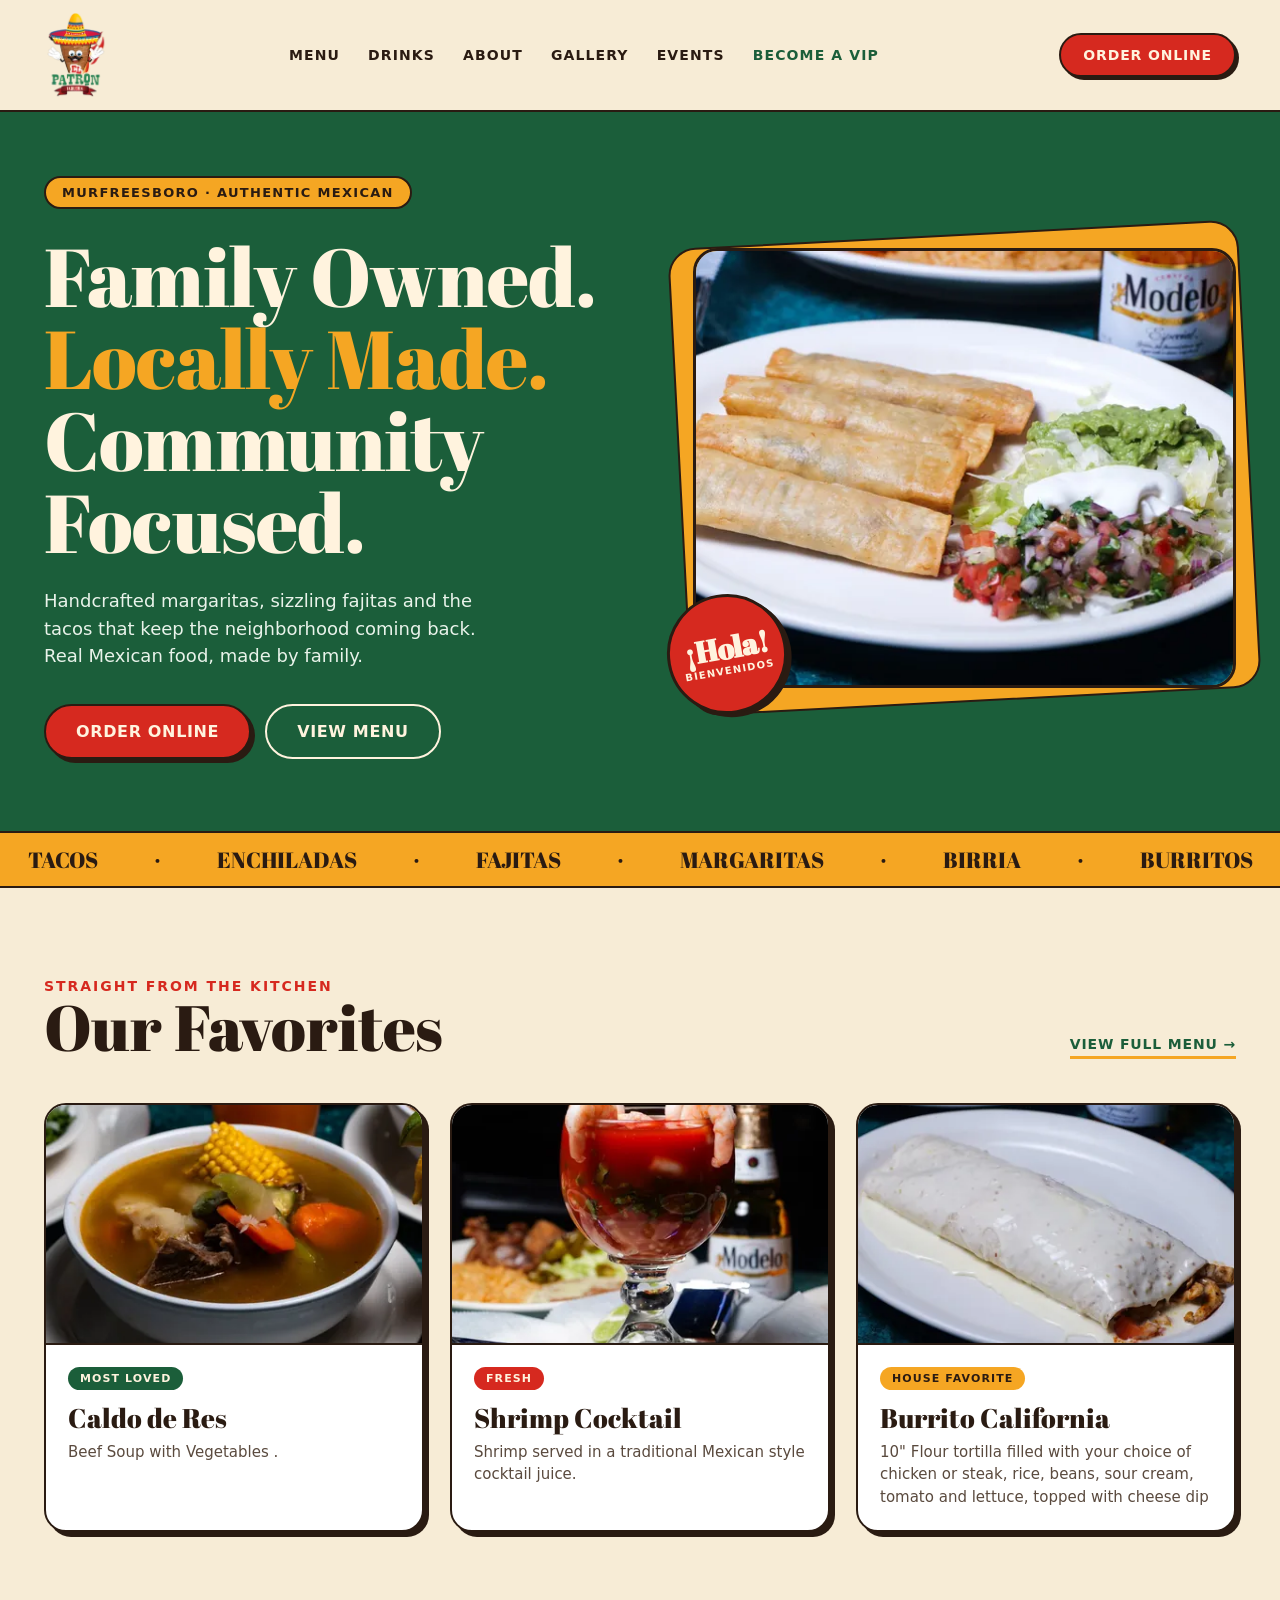
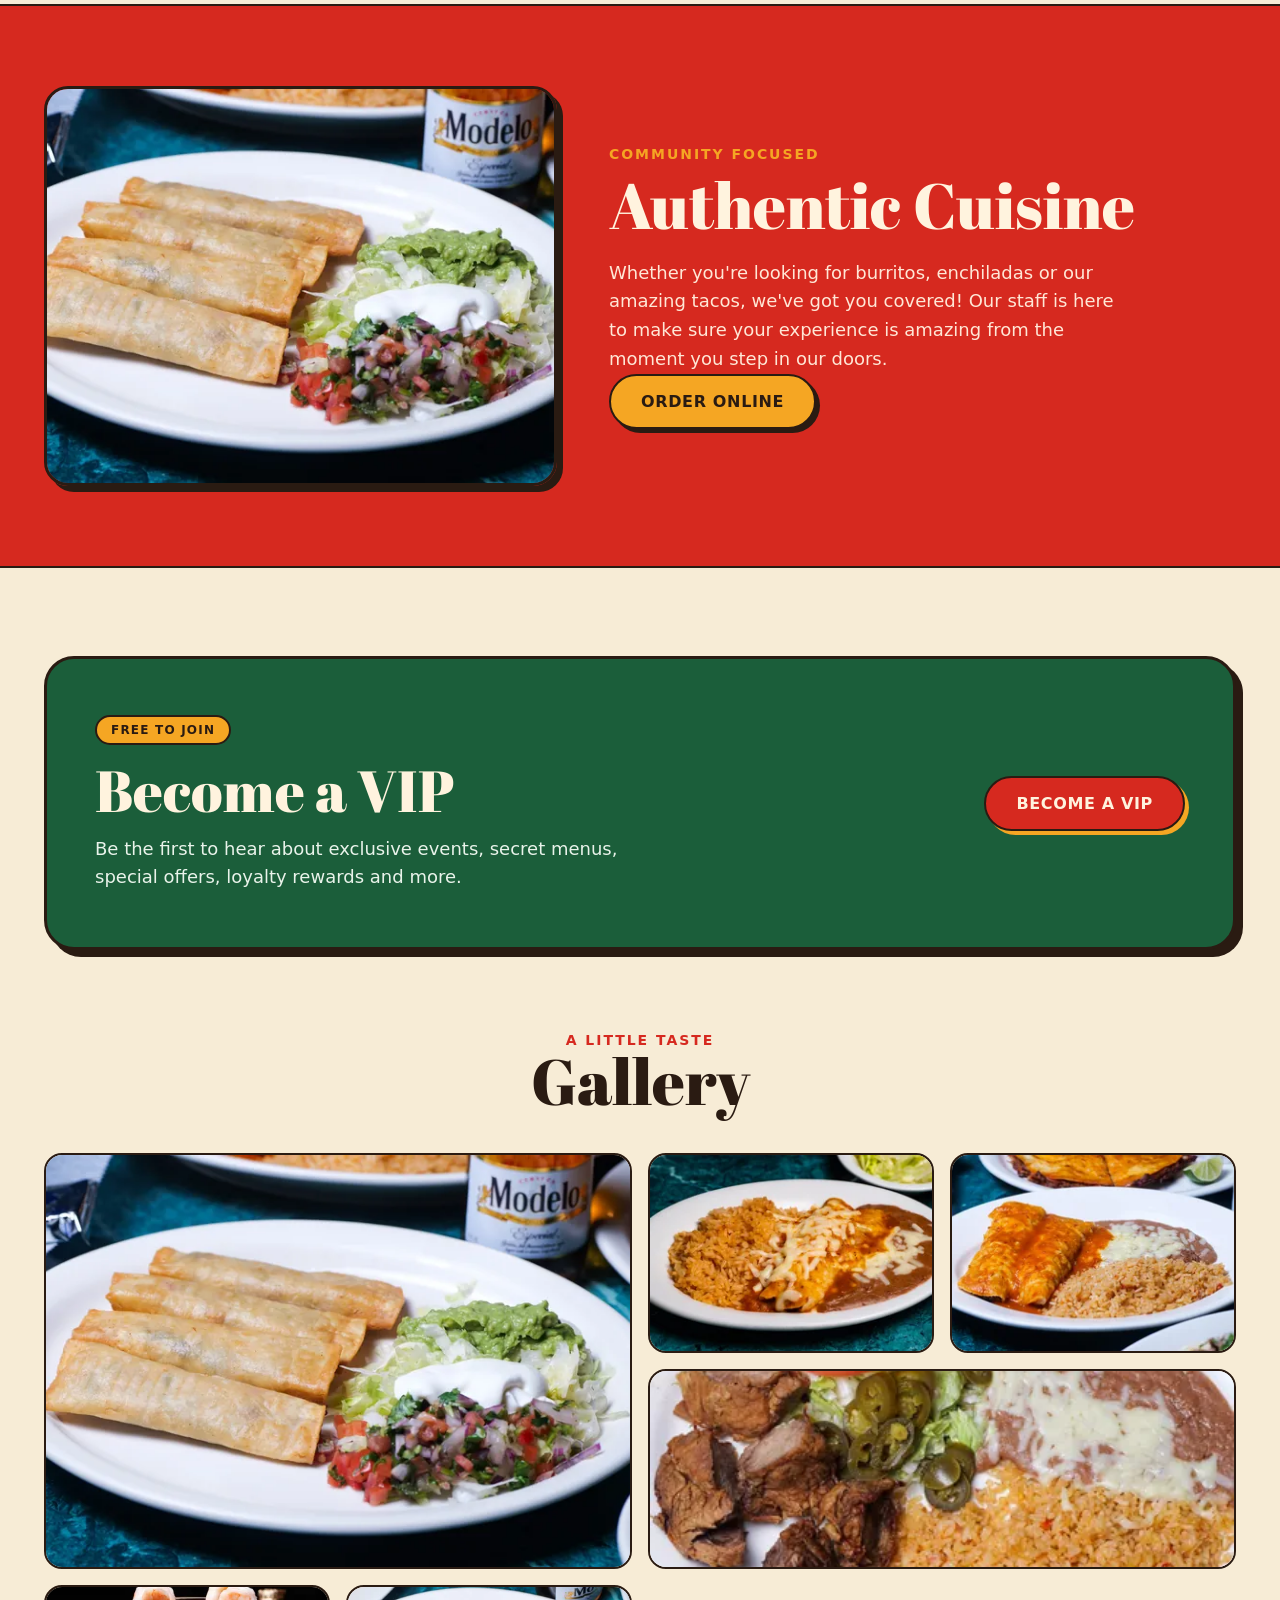
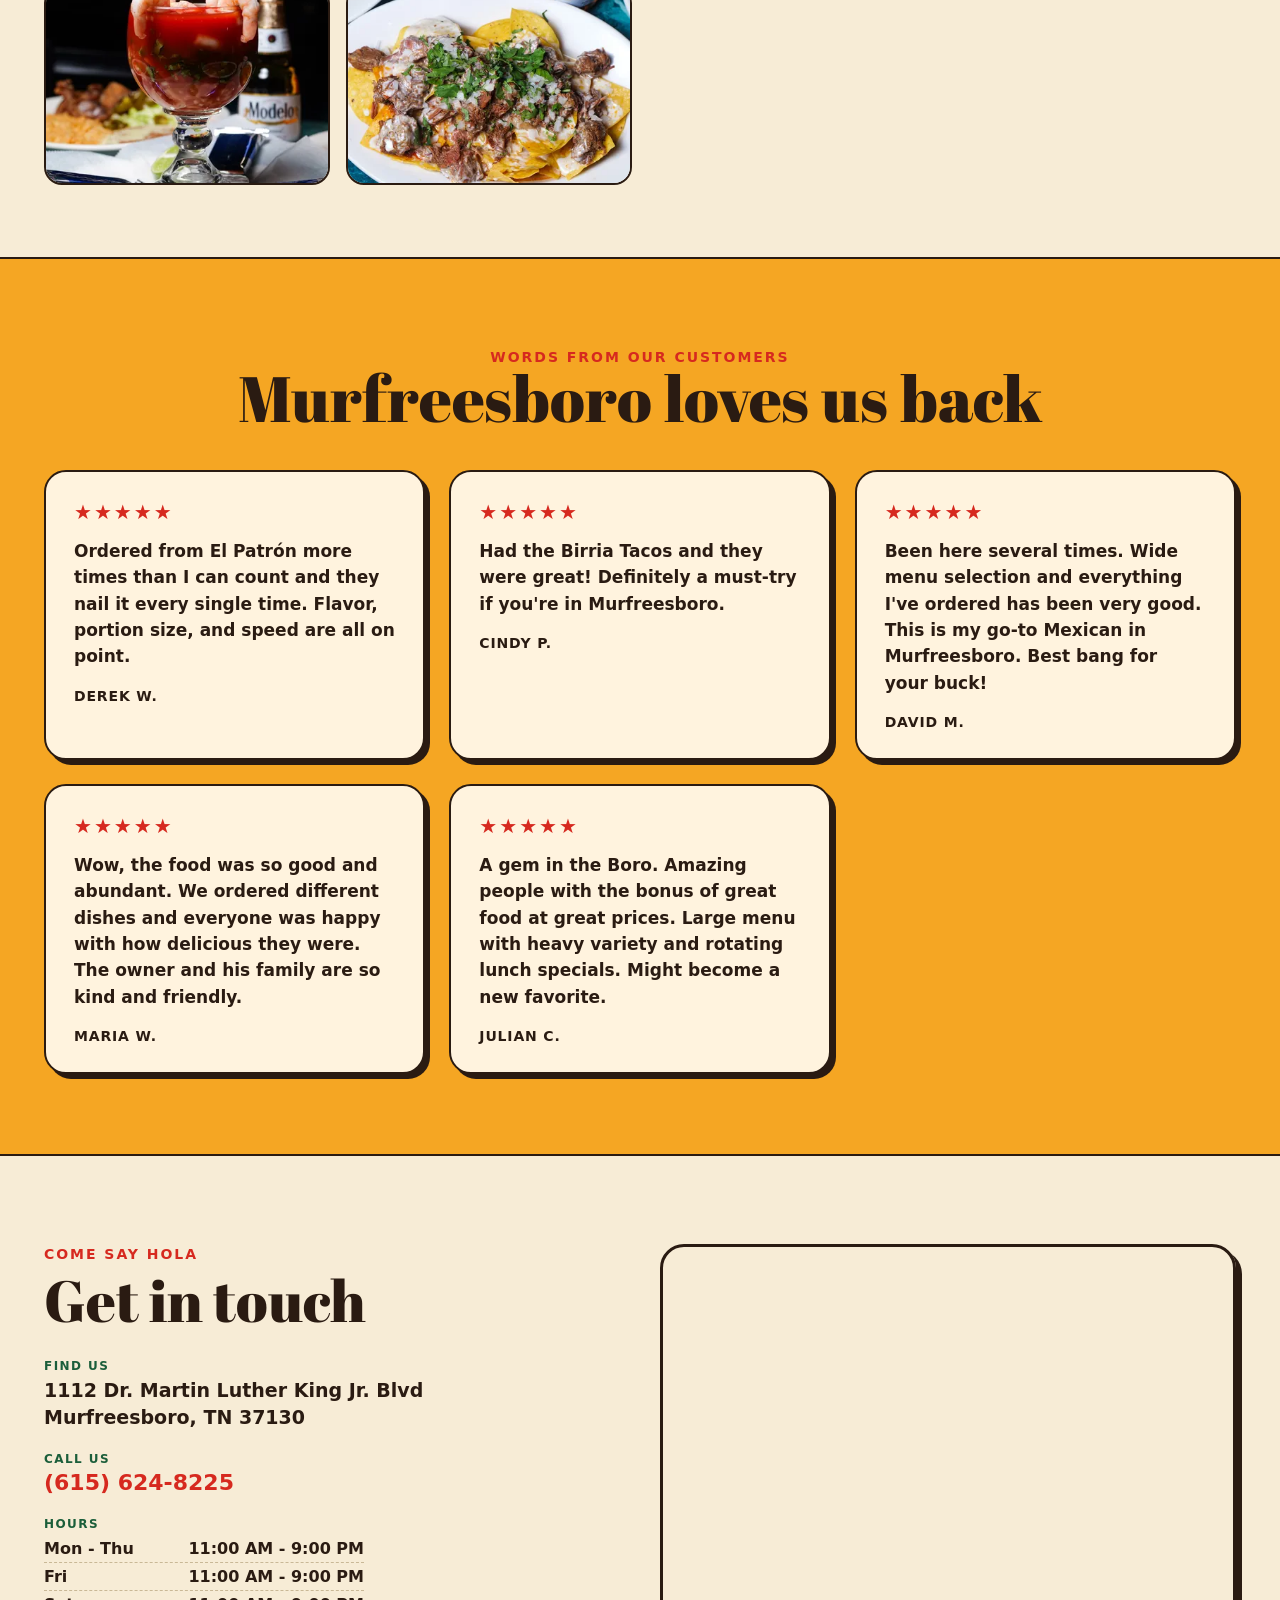
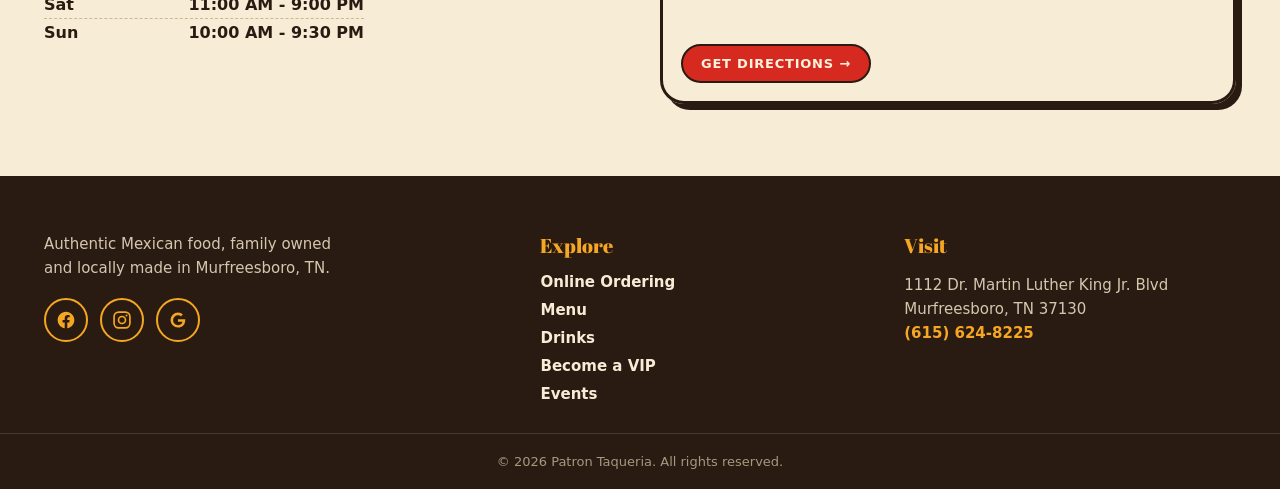
==== commit 1eab9064: "Sync hours to Google/GMB: Mon-Sat 11a-9p, Sun 10a-9:30p Google is source of truth. Harvested GHL hou" ====
--- a/index.html
+++ b/index.html
@@ -210,4 +210,4 @@
 .events-empty{text-align:center;color:var(--muted);font-size:18px;padding:40px}
 @media (max-width:900px){.events-grid{grid-template-columns:1fr 1fr}}
 @media (max-width:640px){.events-grid{grid-template-columns:1fr}}
-</style><script type="application/ld+json">{"@context": "https://schema.org", "@graph": [{"@type": "Restaurant", "name": "Patron Taqueria", "url": "https://elpatrontaquerias.com/", "telephone": "+16156248225", "address": {"@type": "PostalAddress", "streetAddress": "1112 Dr. Martin Luther King Jr. Blvd", "addressLocality": "Murfreesboro", "addressRegion": "TN", "postalCode": "37130", "addressCountry": "US"}, "servesCuisine": ["Mexican", "Tex-Mex", "Tacos"], "priceRange": "$$", "openingHoursSpecification": [{"@type": "OpeningHoursSpecification", "dayOfWeek": ["Monday", "Tuesday", "Wednesday", "Thursday"], "opens": "11:00", "closes": "22:00"}, {"@type": "OpeningHoursSpecification", "dayOfWeek": "Friday", "opens": "11:00", "closes": "22:00"}, {"@type": "OpeningHoursSpecification", "dayOfWeek": "Saturday", "opens": "11:00", "closes": "22:00"}, {"@type": "OpeningHoursSpecification", "dayOfWeek": "Sunday", "opens": "11:00", "closes": "22:00"}], "hasMap": "https://www.google.com/maps?q=1112%20Dr.%20Martin%20Luther%20King%20Jr.%20Blvd%2C%20Murfreesboro%2C%20TN%2037130", "sameAs": ["https://www.facebook.com/people/El-Patron-Taqueria/100088145538542/", "https://www.google.com/maps/place/?q=place_id:ChIJH6d9qfX4Y4gRHNHliizIGV8", "https://www.instagram.com/el.patron.taqueria/"], "geo": {"@type": "GeoCoordinates", "latitude": 35.8360498, "longitude": -86.3759035}, "potentialAction": {"@type": "OrderAction", "target": {"@type": "EntryPoint", "urlTemplate": "https://online.skytab.com/beb78ee939593d2ace30c469cb7ad3fd", "inLanguage": "en-US", "actionPlatform": ["http://schema.org/DesktopWebPlatform", "http://schema.org/MobileWebPlatform"]}, "deliveryMethod": ["http://purl.org/goodrelations/v1#DeliveryModePickUp"]}, "image": "https://elpatrontaquerias.com/assets/images/61179e2979aa9200-1600.webp", "@id": "https://elpatrontaquerias.com/#restaurant", "menu": "https://elpatrontaquerias.com/menu/", "hasMenu": {"@id": "https://elpatrontaquerias.com/menu/#menu"}}]}</script><script>window.SITE_CONFIG={"formEndpoint": null, "newsletterEndpoint": null, "birthdayEndpoint": null, "accentColor": "#188bf6", "vip": {"endpoint": "https://chowdownos.onrender.com/api/public/vip/signup", "client": 72}, "forms": {"endpoint": "https://chowdownos.onrender.com/api/public/forms/submit", "client": 72}};</script></head><body><header class="site-header"><nav class="nav" id="nav"><a href="/" class="nav-logo" aria-label="Patron Taqueria home"><img src="/assets/images/brand-logo-nav.webp" alt="Patron Taqueria" width="135" height="180" style="height:86px!important;width:auto!important;max-width:150px!important;position:static!important;top:auto!important;object-fit:contain"></a><div class="nav-links"><a href="/menu/">Menu</a><a href="/drinks/">Drinks</a><a href="/#about">About</a><a href="/#gallery">Gallery</a><a href="/events/">Events</a><a href="/vip/" class="vip">Become a VIP</a></div><a href="https://online.skytab.com/beb78ee939593d2ace30c469cb7ad3fd" class="nav-cta" target="_blank" rel="noopener">Order Online</a><button class="nav-toggle" aria-label="Menu" aria-expanded="false" onclick="var n=document.getElementById('nav');var o=n.classList.toggle('open');this.setAttribute('aria-expanded',o)"><span></span><span></span><span></span></button></nav></header><main id="top"><section class="hero"><div class="hero-grid"><div><span class="pill hero-badge">Murfreesboro &middot; Authentic Mexican</span><h1>Family Owned.<br><span class="accent">Locally Made.</span><br>Community Focused.</h1><p class="hero-lede">Handcrafted margaritas, sizzling fajitas and the tacos that keep the neighborhood coming back. Real Mexican food, made by family.</p><div class="hero-cta"><a href="https://online.skytab.com/beb78ee939593d2ace30c469cb7ad3fd" class="btn btn-red" target="_blank" rel="noopener">Order Online</a><a href="/menu/" class="btn btn-outline">View Menu</a></div></div><div class="hero-media"><div class="frame" aria-hidden="true"></div><img src="/assets/images/61179e2979aa9200-1600.webp" srcset="/assets/images/61179e2979aa9200-400.webp 400w, /assets/images/61179e2979aa9200-800.webp 800w, /assets/images/61179e2979aa9200-1600.webp 1600w" sizes="(max-width:900px) 100vw, 560px" alt="Patron Taqueria dishes" width="2400" height="1292" fetchpriority="high" class="hero-media-img"><div class="hola" aria-hidden="true"><b>&iexcl;Hola!</b><span>Bienvenidos</span></div></div></div></section><div class="marquee" aria-hidden="true"><div class="marquee-track"><span>TACOS</span><span>&middot;</span><span>ENCHILADAS</span><span>&middot;</span><span>FAJITAS</span><span>&middot;</span><span>MARGARITAS</span><span>&middot;</span><span>BIRRIA</span><span>&middot;</span><span>BURRITOS</span><span>&middot;</span><span>TACOS</span><span>&middot;</span><span>ENCHILADAS</span><span>&middot;</span><span>FAJITAS</span><span>&middot;</span><span>MARGARITAS</span><span>&middot;</span><span>BIRRIA</span><span>&middot;</span><span>BURRITOS</span><span>&middot;</span></div></div><section class="sec" id="favorites"><div class="sec-head"><div><span class="eyebrow" style="color:var(--red)">Straight from the kitchen</span><h2>Our Favorites</h2></div><a href="/menu/" class="link-underline">View full menu &rarr;</a></div><div class="cards-3"><article class="dish"><img src="/assets/images/9b95f49585ba5d3e-1600.webp" srcset="/assets/images/9b95f49585ba5d3e-400.webp 400w, /assets/images/9b95f49585ba5d3e-800.webp 800w, /assets/images/9b95f49585ba5d3e-1600.webp 1600w" sizes="(max-width:900px) 100vw, 380px" alt="Caldo de Res" width="1800" height="1800" loading="lazy" class="dish-img"><div class="dish-body"><span class="tag tag-green">Most loved</span><h3>Caldo de Res</h3><p>Beef Soup with Vegetables .</p></div></article><article class="dish"><img src="/assets/images/d584fb7af03376d1-800.webp" srcset="/assets/images/d584fb7af03376d1-400.webp 400w, /assets/images/d584fb7af03376d1-800.webp 800w" sizes="(max-width:900px) 100vw, 380px" alt="Shrimp Cocktail" width="1200" height="1200" loading="lazy" class="dish-img"><div class="dish-body"><span class="tag tag-red">Fresh</span><h3>Shrimp Cocktail</h3><p>Shrimp served in a traditional Mexican style cocktail juice.</p></div></article><article class="dish"><img src="/assets/images/699a100ebb21918f-1600.webp" srcset="/assets/images/699a100ebb21918f-400.webp 400w, /assets/images/699a100ebb21918f-800.webp 800w, /assets/images/699a100ebb21918f-1600.webp 1600w" sizes="(max-width:900px) 100vw, 380px" alt="Burrito California " width="1824" height="1800" loading="lazy" class="dish-img"><div class="dish-body"><span class="tag tag-amber">House favorite</span><h3>Burrito California </h3><p>10" Flour tortilla filled with your choice of chicken or steak, rice, beans, sour cream, tomato and lettuce, topped with cheese dip</p></div></article></div></section><section class="band-red" id="about"><div class="about-grid"><img src="/assets/images/61179e2979aa9200-1600.webp" srcset="/assets/images/61179e2979aa9200-400.webp 400w, /assets/images/61179e2979aa9200-800.webp 800w, /assets/images/61179e2979aa9200-1600.webp 1600w" sizes="(max-width:900px) 100vw, 480px" alt="Inside Patron Taqueria" width="2400" height="1292" loading="lazy" class="about-img"><div><span class="eyebrow">Community focused</span><h2>Authentic Cuisine</h2><p>Whether you're looking for burritos, enchiladas or our amazing tacos, we've got you covered! Our staff is here to make sure your experience is amazing from the moment you step in our doors.</p><a href="https://online.skytab.com/beb78ee939593d2ace30c469cb7ad3fd" class="btn btn-amber" target="_blank" rel="noopener">Order Online</a></div></div></section><section class="sec"><div class="vip-card"><div><span class="pill vip-pill">Free to join</span><h2>Become a VIP</h2><p>Be the first to hear about exclusive events, secret menus, special offers, loyalty rewards and more.</p></div><div class="join"><a href="/vip/" class="btn btn-red">Become a VIP</a></div></div></section><section class="sec" id="gallery" style="padding-top:8px"><div class="sec-title"><span class="eyebrow" style="color:var(--red)">A little taste</span><h2>Gallery</h2></div><div class="gallery"><a class="gm-cell g-2w g-2h"><img src="/assets/images/61179e2979aa9200-1600.webp" srcset="/assets/images/61179e2979aa9200-400.webp 400w, /assets/images/61179e2979aa9200-800.webp 800w, /assets/images/61179e2979aa9200-1600.webp 1600w" sizes="(max-width:768px) 50vw, 25vw" alt="" width="2400" height="1292" loading="lazy"></a><a class="gm-cell "><img src="/assets/images/a4452d2f9cfc1175-1600.webp" srcset="/assets/images/a4452d2f9cfc1175-400.webp 400w, /assets/images/a4452d2f9cfc1175-800.webp 800w, /assets/images/a4452d2f9cfc1175-1600.webp 1600w" sizes="(max-width:768px) 50vw, 25vw" alt="" width="2400" height="1213" loading="lazy"></a><a class="gm-cell "><img src="/assets/images/567d5cf0da210502-1600.webp" srcset="/assets/images/567d5cf0da210502-400.webp 400w, /assets/images/567d5cf0da210502-800.webp 800w, /assets/images/567d5cf0da210502-1600.webp 1600w" sizes="(max-width:768px) 50vw, 25vw" alt="" width="2400" height="1190" loading="lazy"></a><a class="gm-cell g-2w"><img src="/assets/images/56c451a11c69d273-1600.webp" srcset="/assets/images/56c451a11c69d273-400.webp 400w, /assets/images/56c451a11c69d273-800.webp 800w, /assets/images/56c451a11c69d273-1600.webp 1600w" sizes="(max-width:768px) 50vw, 25vw" alt="" width="4000" height="4000" loading="lazy"></a><a class="gm-cell "><img src="/assets/images/d584fb7af03376d1-800.webp" srcset="/assets/images/d584fb7af03376d1-400.webp 400w, /assets/images/d584fb7af03376d1-800.webp 800w" sizes="(max-width:768px) 50vw, 25vw" alt="" width="1200" height="1200" loading="lazy"></a><a class="gm-cell "><img src="/assets/images/7ce7db3fb9d2a009-1600.webp" srcset="/assets/images/7ce7db3fb9d2a009-400.webp 400w, /assets/images/7ce7db3fb9d2a009-800.webp 800w, /assets/images/7ce7db3fb9d2a009-1600.webp 1600w" sizes="(max-width:768px) 50vw, 25vw" alt="" width="4003" height="4000" loading="lazy"></a></div></section><section class="band-amber"><div class="sec" style="padding-bottom:80px"><div class="sec-title"><span class="eyebrow" style="color:var(--red)">Words from our customers</span><h2>Murfreesboro loves us back</h2></div><div class="reviews-grid"><div class="review"><div class="stars" aria-label="5 out of 5 stars">&#9733;&#9733;&#9733;&#9733;&#9733;</div><p>Ordered from El Patrón more times than I can count and they nail it every single time. Flavor, portion size, and speed are all on point.</p><div class="who">Derek W.</div></div><div class="review"><div class="stars" aria-label="5 out of 5 stars">&#9733;&#9733;&#9733;&#9733;&#9733;</div><p>Had the Birria Tacos and they were great! Definitely a must-try if you're in Murfreesboro.</p><div class="who">Cindy P.</div></div><div class="review"><div class="stars" aria-label="5 out of 5 stars">&#9733;&#9733;&#9733;&#9733;&#9733;</div><p>Been here several times. Wide menu selection and everything I've ordered has been very good. This is my go-to Mexican in Murfreesboro. Best bang for your buck!</p><div class="who">David M.</div></div><div class="review"><div class="stars" aria-label="5 out of 5 stars">&#9733;&#9733;&#9733;&#9733;&#9733;</div><p>Wow, the food was so good and abundant. We ordered different dishes and everyone was happy with how delicious they were. The owner and his family are so kind and friendly.</p><div class="who">Maria W.</div></div><div class="review"><div class="stars" aria-label="5 out of 5 stars">&#9733;&#9733;&#9733;&#9733;&#9733;</div><p>A gem in the Boro. Amazing people with the bonus of great food at great prices. Large menu with heavy variety and rotating lunch specials. Might become a new favorite.</p><div class="who">Julian C.</div></div></div></div></section><section class="sec" id="contact"><div class="contact-grid"><div><span class="eyebrow">Come say hola</span><h2 style="font-size:clamp(36px,4.6vw,58px);margin-top:8px">Get in touch</h2><div class="contact-list"><div><div class="label">Find us</div><div class="addr">1112 Dr. Martin Luther King Jr. Blvd<br>Murfreesboro, TN 37130</div></div><div><div class="label">Call us</div><a href="tel:+16156248225" class="phone">(615) 624-8225</a></div><div><div class="label">Hours</div><div class="hours"><div class="row"><span>Mon - Thu</span><span>11:00 AM - 10:00 PM</span></div><div class="row"><span>Fri</span><span>11:00 AM - 10:00 PM</span></div><div class="row"><span>Sat</span><span>11:00 AM - 10:00 PM</span></div><div class="row"><span>Sun</span><span>11:00 AM - 10:00 PM</span></div></div></div></div></div><div class="map-embed"><iframe title="Map to Patron Taqueria" src="https://www.google.com/maps?q=35.8360498,-86.3759035&amp;z=15&amp;output=embed" loading="lazy" referrerpolicy="no-referrer-when-downgrade" allowfullscreen></iframe><a class="badge" href="https://www.google.com/maps/search/?api=1&amp;query=Google&amp;query_place_id=ChIJH6d9qfX4Y4gRHNHliizIGV8" target="_blank" rel="noopener" aria-label="Get directions to Patron Taqueria">Get directions &rarr;</a></div></div></section></main><footer class="site-footer"><div class="footer-grid"><div><p>Authentic Mexican food, family owned and locally made in Murfreesboro, TN.</p><div class="socials" aria-label="Follow us"><a href="https://www.facebook.com/people/El-Patron-Taqueria/100088145538542/" target="_blank" rel="noopener" aria-label="Facebook"><svg viewBox="0 0 24 24" width="20" height="20" fill="currentColor"><path d="M22 12.06C22 6.5 17.52 2 12 2S2 6.5 2 12.06c0 5 3.66 9.15 8.44 9.94v-7.03H7.9v-2.9h2.54V9.85c0-2.51 1.49-3.9 3.77-3.9 1.09 0 2.24.2 2.24.2v2.46h-1.26c-1.24 0-1.63.77-1.63 1.56v1.87h2.78l-.44 2.9h-2.34V22c4.78-.79 8.44-4.94 8.44-9.94z"/></svg></a><a href="https://www.instagram.com/el.patron.taqueria/" target="_blank" rel="noopener" aria-label="Instagram"><svg viewBox="0 0 24 24" width="20" height="20" fill="none" stroke="currentColor" stroke-width="2"><rect x="2.5" y="2.5" width="19" height="19" rx="5.5"/><circle cx="12" cy="12" r="4.2"/><circle cx="17.4" cy="6.6" r="1.2" fill="currentColor" stroke="none"/></svg></a><a href="https://www.google.com/maps/search/?api=1&amp;query=Google&amp;query_place_id=ChIJH6d9qfX4Y4gRHNHliizIGV8" target="_blank" rel="noopener" aria-label="Google"><svg viewBox="0 0 24 24" width="20" height="20" fill="currentColor"><path d="M21.35 11.1H12v2.98h5.35c-.23 1.4-1.64 4.1-5.35 4.1a5.9 5.9 0 0 1 0-11.8c1.68 0 2.8.72 3.45 1.33l2.35-2.27C16.4 4.02 14.42 3 12 3a9 9 0 1 0 0 18c5.2 0 8.64-3.65 8.64-8.8 0-.6-.07-1.06-.16-1.5z"/></svg></a></div></div><div><div class="foot-h">Explore</div><div class="foot-links"><a href="https://online.skytab.com/beb78ee939593d2ace30c469cb7ad3fd" target="_blank" rel="noopener">Online Ordering</a><a href="/menu/">Menu</a><a href="/drinks/">Drinks</a><a href="/vip/">Become a VIP</a><a href="/events/">Events</a></div></div><div><div class="foot-h">Visit</div><div class="foot-visit">1112 Dr. Martin Luther King Jr. Blvd<br>Murfreesboro, TN 37130<br><a href="tel:+16156248225">(615) 624-8225</a></div></div></div><div class="foot-legal">&copy; 2026 Patron Taqueria. All rights reserved.</div></footer></body></html>+</style><script type="application/ld+json">{"@context": "https://schema.org", "@graph": [{"@type": "Restaurant", "name": "Patron Taqueria", "url": "https://elpatrontaquerias.com/", "telephone": "+16156248225", "address": {"@type": "PostalAddress", "streetAddress": "1112 Dr. Martin Luther King Jr. Blvd", "addressLocality": "Murfreesboro", "addressRegion": "TN", "postalCode": "37130", "addressCountry": "US"}, "servesCuisine": ["Mexican", "Tex-Mex", "Tacos"], "priceRange": "$$", "openingHoursSpecification": [{"@type": "OpeningHoursSpecification", "dayOfWeek": ["Monday", "Tuesday", "Wednesday", "Thursday"], "opens": "11:00", "closes": "21:00"}, {"@type": "OpeningHoursSpecification", "dayOfWeek": "Friday", "opens": "11:00", "closes": "21:00"}, {"@type": "OpeningHoursSpecification", "dayOfWeek": "Saturday", "opens": "11:00", "closes": "21:00"}, {"@type": "OpeningHoursSpecification", "dayOfWeek": "Sunday", "opens": "10:00", "closes": "21:30"}], "hasMap": "https://www.google.com/maps?q=1112%20Dr.%20Martin%20Luther%20King%20Jr.%20Blvd%2C%20Murfreesboro%2C%20TN%2037130", "sameAs": ["https://www.facebook.com/people/El-Patron-Taqueria/100088145538542/", "https://www.google.com/maps/place/?q=place_id:ChIJH6d9qfX4Y4gRHNHliizIGV8", "https://www.instagram.com/el.patron.taqueria/"], "geo": {"@type": "GeoCoordinates", "latitude": 35.8360498, "longitude": -86.3759035}, "potentialAction": {"@type": "OrderAction", "target": {"@type": "EntryPoint", "urlTemplate": "https://online.skytab.com/beb78ee939593d2ace30c469cb7ad3fd", "inLanguage": "en-US", "actionPlatform": ["http://schema.org/DesktopWebPlatform", "http://schema.org/MobileWebPlatform"]}, "deliveryMethod": ["http://purl.org/goodrelations/v1#DeliveryModePickUp"]}, "image": "https://elpatrontaquerias.com/assets/images/61179e2979aa9200-1600.webp", "@id": "https://elpatrontaquerias.com/#restaurant", "menu": "https://elpatrontaquerias.com/menu/", "hasMenu": {"@id": "https://elpatrontaquerias.com/menu/#menu"}}]}</script><script>window.SITE_CONFIG={"formEndpoint": null, "newsletterEndpoint": null, "birthdayEndpoint": null, "accentColor": "#188bf6", "vip": {"endpoint": "https://chowdownos.onrender.com/api/public/vip/signup", "client": 72}, "forms": {"endpoint": "https://chowdownos.onrender.com/api/public/forms/submit", "client": 72}};</script></head><body><header class="site-header"><nav class="nav" id="nav"><a href="/" class="nav-logo" aria-label="Patron Taqueria home"><img src="/assets/images/brand-logo-nav.webp" alt="Patron Taqueria" width="135" height="180" style="height:86px!important;width:auto!important;max-width:150px!important;position:static!important;top:auto!important;object-fit:contain"></a><div class="nav-links"><a href="/menu/">Menu</a><a href="/drinks/">Drinks</a><a href="/#about">About</a><a href="/#gallery">Gallery</a><a href="/events/">Events</a><a href="/vip/" class="vip">Become a VIP</a></div><a href="https://online.skytab.com/beb78ee939593d2ace30c469cb7ad3fd" class="nav-cta" target="_blank" rel="noopener">Order Online</a><button class="nav-toggle" aria-label="Menu" aria-expanded="false" onclick="var n=document.getElementById('nav');var o=n.classList.toggle('open');this.setAttribute('aria-expanded',o)"><span></span><span></span><span></span></button></nav></header><main id="top"><section class="hero"><div class="hero-grid"><div><span class="pill hero-badge">Murfreesboro &middot; Authentic Mexican</span><h1>Family Owned.<br><span class="accent">Locally Made.</span><br>Community Focused.</h1><p class="hero-lede">Handcrafted margaritas, sizzling fajitas and the tacos that keep the neighborhood coming back. Real Mexican food, made by family.</p><div class="hero-cta"><a href="https://online.skytab.com/beb78ee939593d2ace30c469cb7ad3fd" class="btn btn-red" target="_blank" rel="noopener">Order Online</a><a href="/menu/" class="btn btn-outline">View Menu</a></div></div><div class="hero-media"><div class="frame" aria-hidden="true"></div><img src="/assets/images/61179e2979aa9200-1600.webp" srcset="/assets/images/61179e2979aa9200-400.webp 400w, /assets/images/61179e2979aa9200-800.webp 800w, /assets/images/61179e2979aa9200-1600.webp 1600w" sizes="(max-width:900px) 100vw, 560px" alt="Patron Taqueria dishes" width="2400" height="1292" fetchpriority="high" class="hero-media-img"><div class="hola" aria-hidden="true"><b>&iexcl;Hola!</b><span>Bienvenidos</span></div></div></div></section><div class="marquee" aria-hidden="true"><div class="marquee-track"><span>TACOS</span><span>&middot;</span><span>ENCHILADAS</span><span>&middot;</span><span>FAJITAS</span><span>&middot;</span><span>MARGARITAS</span><span>&middot;</span><span>BIRRIA</span><span>&middot;</span><span>BURRITOS</span><span>&middot;</span><span>TACOS</span><span>&middot;</span><span>ENCHILADAS</span><span>&middot;</span><span>FAJITAS</span><span>&middot;</span><span>MARGARITAS</span><span>&middot;</span><span>BIRRIA</span><span>&middot;</span><span>BURRITOS</span><span>&middot;</span></div></div><section class="sec" id="favorites"><div class="sec-head"><div><span class="eyebrow" style="color:var(--red)">Straight from the kitchen</span><h2>Our Favorites</h2></div><a href="/menu/" class="link-underline">View full menu &rarr;</a></div><div class="cards-3"><article class="dish"><img src="/assets/images/9b95f49585ba5d3e-1600.webp" srcset="/assets/images/9b95f49585ba5d3e-400.webp 400w, /assets/images/9b95f49585ba5d3e-800.webp 800w, /assets/images/9b95f49585ba5d3e-1600.webp 1600w" sizes="(max-width:900px) 100vw, 380px" alt="Caldo de Res" width="1800" height="1800" loading="lazy" class="dish-img"><div class="dish-body"><span class="tag tag-green">Most loved</span><h3>Caldo de Res</h3><p>Beef Soup with Vegetables .</p></div></article><article class="dish"><img src="/assets/images/d584fb7af03376d1-800.webp" srcset="/assets/images/d584fb7af03376d1-400.webp 400w, /assets/images/d584fb7af03376d1-800.webp 800w" sizes="(max-width:900px) 100vw, 380px" alt="Shrimp Cocktail" width="1200" height="1200" loading="lazy" class="dish-img"><div class="dish-body"><span class="tag tag-red">Fresh</span><h3>Shrimp Cocktail</h3><p>Shrimp served in a traditional Mexican style cocktail juice.</p></div></article><article class="dish"><img src="/assets/images/699a100ebb21918f-1600.webp" srcset="/assets/images/699a100ebb21918f-400.webp 400w, /assets/images/699a100ebb21918f-800.webp 800w, /assets/images/699a100ebb21918f-1600.webp 1600w" sizes="(max-width:900px) 100vw, 380px" alt="Burrito California " width="1824" height="1800" loading="lazy" class="dish-img"><div class="dish-body"><span class="tag tag-amber">House favorite</span><h3>Burrito California </h3><p>10" Flour tortilla filled with your choice of chicken or steak, rice, beans, sour cream, tomato and lettuce, topped with cheese dip</p></div></article></div></section><section class="band-red" id="about"><div class="about-grid"><img src="/assets/images/61179e2979aa9200-1600.webp" srcset="/assets/images/61179e2979aa9200-400.webp 400w, /assets/images/61179e2979aa9200-800.webp 800w, /assets/images/61179e2979aa9200-1600.webp 1600w" sizes="(max-width:900px) 100vw, 480px" alt="Inside Patron Taqueria" width="2400" height="1292" loading="lazy" class="about-img"><div><span class="eyebrow">Community focused</span><h2>Authentic Cuisine</h2><p>Whether you're looking for burritos, enchiladas or our amazing tacos, we've got you covered! Our staff is here to make sure your experience is amazing from the moment you step in our doors.</p><a href="https://online.skytab.com/beb78ee939593d2ace30c469cb7ad3fd" class="btn btn-amber" target="_blank" rel="noopener">Order Online</a></div></div></section><section class="sec"><div class="vip-card"><div><span class="pill vip-pill">Free to join</span><h2>Become a VIP</h2><p>Be the first to hear about exclusive events, secret menus, special offers, loyalty rewards and more.</p></div><div class="join"><a href="/vip/" class="btn btn-red">Become a VIP</a></div></div></section><section class="sec" id="gallery" style="padding-top:8px"><div class="sec-title"><span class="eyebrow" style="color:var(--red)">A little taste</span><h2>Gallery</h2></div><div class="gallery"><a class="gm-cell g-2w g-2h"><img src="/assets/images/61179e2979aa9200-1600.webp" srcset="/assets/images/61179e2979aa9200-400.webp 400w, /assets/images/61179e2979aa9200-800.webp 800w, /assets/images/61179e2979aa9200-1600.webp 1600w" sizes="(max-width:768px) 50vw, 25vw" alt="" width="2400" height="1292" loading="lazy"></a><a class="gm-cell "><img src="/assets/images/a4452d2f9cfc1175-1600.webp" srcset="/assets/images/a4452d2f9cfc1175-400.webp 400w, /assets/images/a4452d2f9cfc1175-800.webp 800w, /assets/images/a4452d2f9cfc1175-1600.webp 1600w" sizes="(max-width:768px) 50vw, 25vw" alt="" width="2400" height="1213" loading="lazy"></a><a class="gm-cell "><img src="/assets/images/567d5cf0da210502-1600.webp" srcset="/assets/images/567d5cf0da210502-400.webp 400w, /assets/images/567d5cf0da210502-800.webp 800w, /assets/images/567d5cf0da210502-1600.webp 1600w" sizes="(max-width:768px) 50vw, 25vw" alt="" width="2400" height="1190" loading="lazy"></a><a class="gm-cell g-2w"><img src="/assets/images/56c451a11c69d273-1600.webp" srcset="/assets/images/56c451a11c69d273-400.webp 400w, /assets/images/56c451a11c69d273-800.webp 800w, /assets/images/56c451a11c69d273-1600.webp 1600w" sizes="(max-width:768px) 50vw, 25vw" alt="" width="4000" height="4000" loading="lazy"></a><a class="gm-cell "><img src="/assets/images/d584fb7af03376d1-800.webp" srcset="/assets/images/d584fb7af03376d1-400.webp 400w, /assets/images/d584fb7af03376d1-800.webp 800w" sizes="(max-width:768px) 50vw, 25vw" alt="" width="1200" height="1200" loading="lazy"></a><a class="gm-cell "><img src="/assets/images/7ce7db3fb9d2a009-1600.webp" srcset="/assets/images/7ce7db3fb9d2a009-400.webp 400w, /assets/images/7ce7db3fb9d2a009-800.webp 800w, /assets/images/7ce7db3fb9d2a009-1600.webp 1600w" sizes="(max-width:768px) 50vw, 25vw" alt="" width="4003" height="4000" loading="lazy"></a></div></section><section class="band-amber"><div class="sec" style="padding-bottom:80px"><div class="sec-title"><span class="eyebrow" style="color:var(--red)">Words from our customers</span><h2>Murfreesboro loves us back</h2></div><div class="reviews-grid"><div class="review"><div class="stars" aria-label="5 out of 5 stars">&#9733;&#9733;&#9733;&#9733;&#9733;</div><p>Ordered from El Patrón more times than I can count and they nail it every single time. Flavor, portion size, and speed are all on point.</p><div class="who">Derek W.</div></div><div class="review"><div class="stars" aria-label="5 out of 5 stars">&#9733;&#9733;&#9733;&#9733;&#9733;</div><p>Had the Birria Tacos and they were great! Definitely a must-try if you're in Murfreesboro.</p><div class="who">Cindy P.</div></div><div class="review"><div class="stars" aria-label="5 out of 5 stars">&#9733;&#9733;&#9733;&#9733;&#9733;</div><p>Been here several times. Wide menu selection and everything I've ordered has been very good. This is my go-to Mexican in Murfreesboro. Best bang for your buck!</p><div class="who">David M.</div></div><div class="review"><div class="stars" aria-label="5 out of 5 stars">&#9733;&#9733;&#9733;&#9733;&#9733;</div><p>Wow, the food was so good and abundant. We ordered different dishes and everyone was happy with how delicious they were. The owner and his family are so kind and friendly.</p><div class="who">Maria W.</div></div><div class="review"><div class="stars" aria-label="5 out of 5 stars">&#9733;&#9733;&#9733;&#9733;&#9733;</div><p>A gem in the Boro. Amazing people with the bonus of great food at great prices. Large menu with heavy variety and rotating lunch specials. Might become a new favorite.</p><div class="who">Julian C.</div></div></div></div></section><section class="sec" id="contact"><div class="contact-grid"><div><span class="eyebrow">Come say hola</span><h2 style="font-size:clamp(36px,4.6vw,58px);margin-top:8px">Get in touch</h2><div class="contact-list"><div><div class="label">Find us</div><div class="addr">1112 Dr. Martin Luther King Jr. Blvd<br>Murfreesboro, TN 37130</div></div><div><div class="label">Call us</div><a href="tel:+16156248225" class="phone">(615) 624-8225</a></div><div><div class="label">Hours</div><div class="hours"><div class="row"><span>Mon - Thu</span><span>11:00 AM - 9:00 PM</span></div><div class="row"><span>Fri</span><span>11:00 AM - 9:00 PM</span></div><div class="row"><span>Sat</span><span>11:00 AM - 9:00 PM</span></div><div class="row"><span>Sun</span><span>10:00 AM - 9:30 PM</span></div></div></div></div></div><div class="map-embed"><iframe title="Map to Patron Taqueria" src="https://www.google.com/maps?q=35.8360498,-86.3759035&amp;z=15&amp;output=embed" loading="lazy" referrerpolicy="no-referrer-when-downgrade" allowfullscreen></iframe><a class="badge" href="https://www.google.com/maps/search/?api=1&amp;query=Google&amp;query_place_id=ChIJH6d9qfX4Y4gRHNHliizIGV8" target="_blank" rel="noopener" aria-label="Get directions to Patron Taqueria">Get directions &rarr;</a></div></div></section></main><footer class="site-footer"><div class="footer-grid"><div><p>Authentic Mexican food, family owned and locally made in Murfreesboro, TN.</p><div class="socials" aria-label="Follow us"><a href="https://www.facebook.com/people/El-Patron-Taqueria/100088145538542/" target="_blank" rel="noopener" aria-label="Facebook"><svg viewBox="0 0 24 24" width="20" height="20" fill="currentColor"><path d="M22 12.06C22 6.5 17.52 2 12 2S2 6.5 2 12.06c0 5 3.66 9.15 8.44 9.94v-7.03H7.9v-2.9h2.54V9.85c0-2.51 1.49-3.9 3.77-3.9 1.09 0 2.24.2 2.24.2v2.46h-1.26c-1.24 0-1.63.77-1.63 1.56v1.87h2.78l-.44 2.9h-2.34V22c4.78-.79 8.44-4.94 8.44-9.94z"/></svg></a><a href="https://www.instagram.com/el.patron.taqueria/" target="_blank" rel="noopener" aria-label="Instagram"><svg viewBox="0 0 24 24" width="20" height="20" fill="none" stroke="currentColor" stroke-width="2"><rect x="2.5" y="2.5" width="19" height="19" rx="5.5"/><circle cx="12" cy="12" r="4.2"/><circle cx="17.4" cy="6.6" r="1.2" fill="currentColor" stroke="none"/></svg></a><a href="https://www.google.com/maps/search/?api=1&amp;query=Google&amp;query_place_id=ChIJH6d9qfX4Y4gRHNHliizIGV8" target="_blank" rel="noopener" aria-label="Google"><svg viewBox="0 0 24 24" width="20" height="20" fill="currentColor"><path d="M21.35 11.1H12v2.98h5.35c-.23 1.4-1.64 4.1-5.35 4.1a5.9 5.9 0 0 1 0-11.8c1.68 0 2.8.72 3.45 1.33l2.35-2.27C16.4 4.02 14.42 3 12 3a9 9 0 1 0 0 18c5.2 0 8.64-3.65 8.64-8.8 0-.6-.07-1.06-.16-1.5z"/></svg></a></div></div><div><div class="foot-h">Explore</div><div class="foot-links"><a href="https://online.skytab.com/beb78ee939593d2ace30c469cb7ad3fd" target="_blank" rel="noopener">Online Ordering</a><a href="/menu/">Menu</a><a href="/drinks/">Drinks</a><a href="/vip/">Become a VIP</a><a href="/events/">Events</a></div></div><div><div class="foot-h">Visit</div><div class="foot-visit">1112 Dr. Martin Luther King Jr. Blvd<br>Murfreesboro, TN 37130<br><a href="tel:+16156248225">(615) 624-8225</a></div></div></div><div class="foot-legal">&copy; 2026 Patron Taqueria. All rights reserved.</div></footer></body></html>
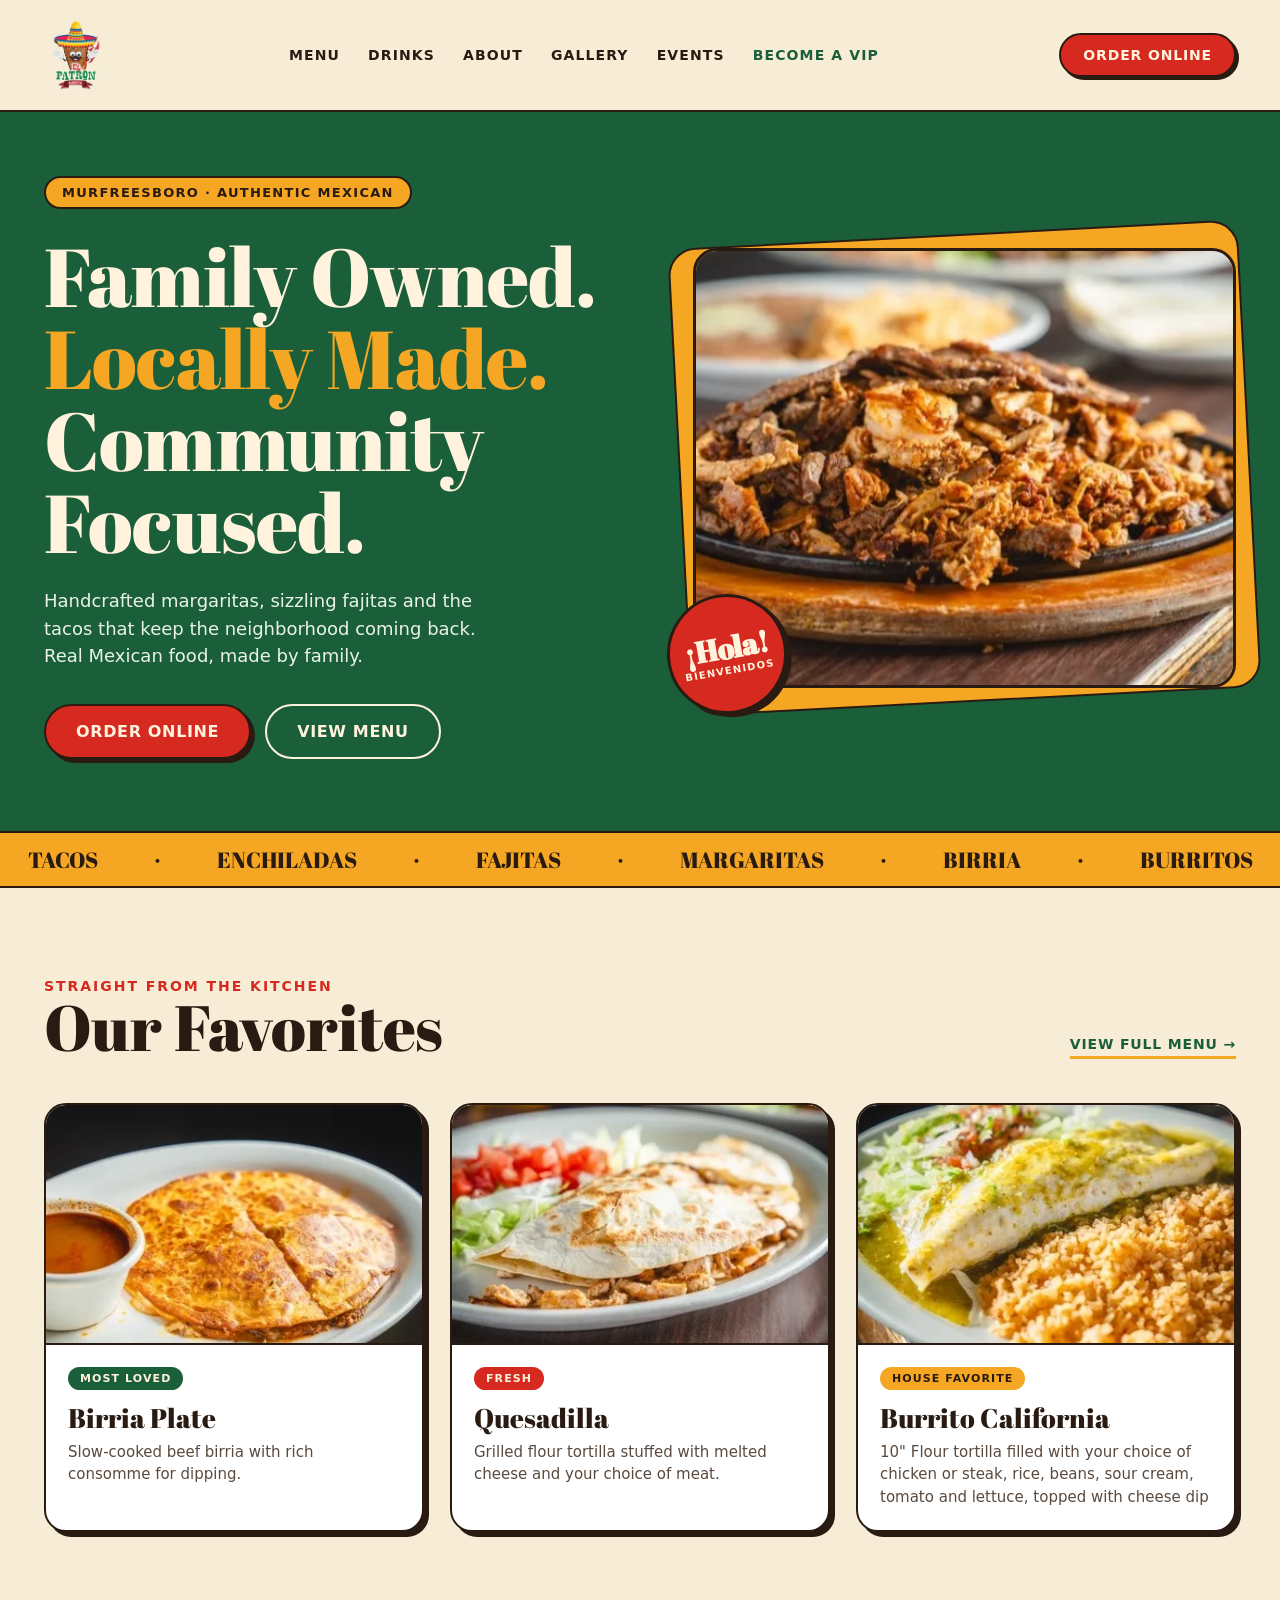
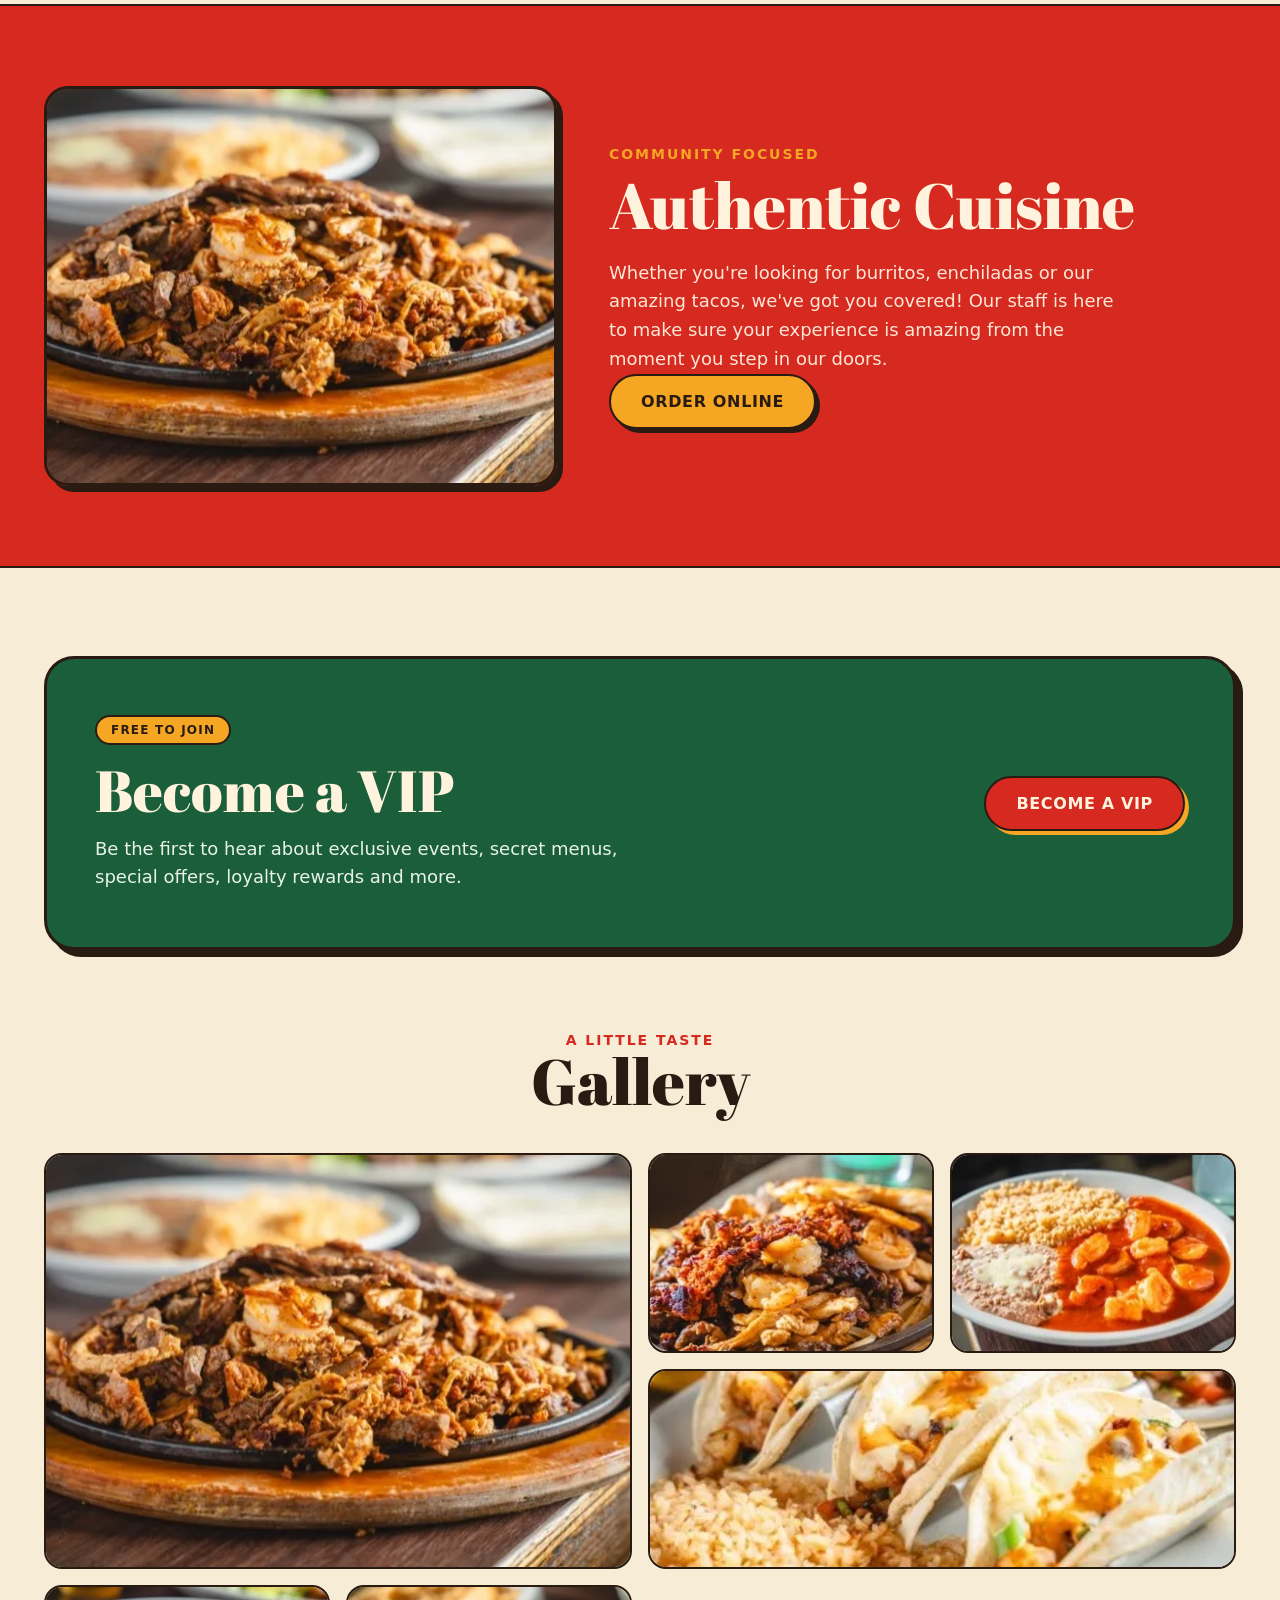
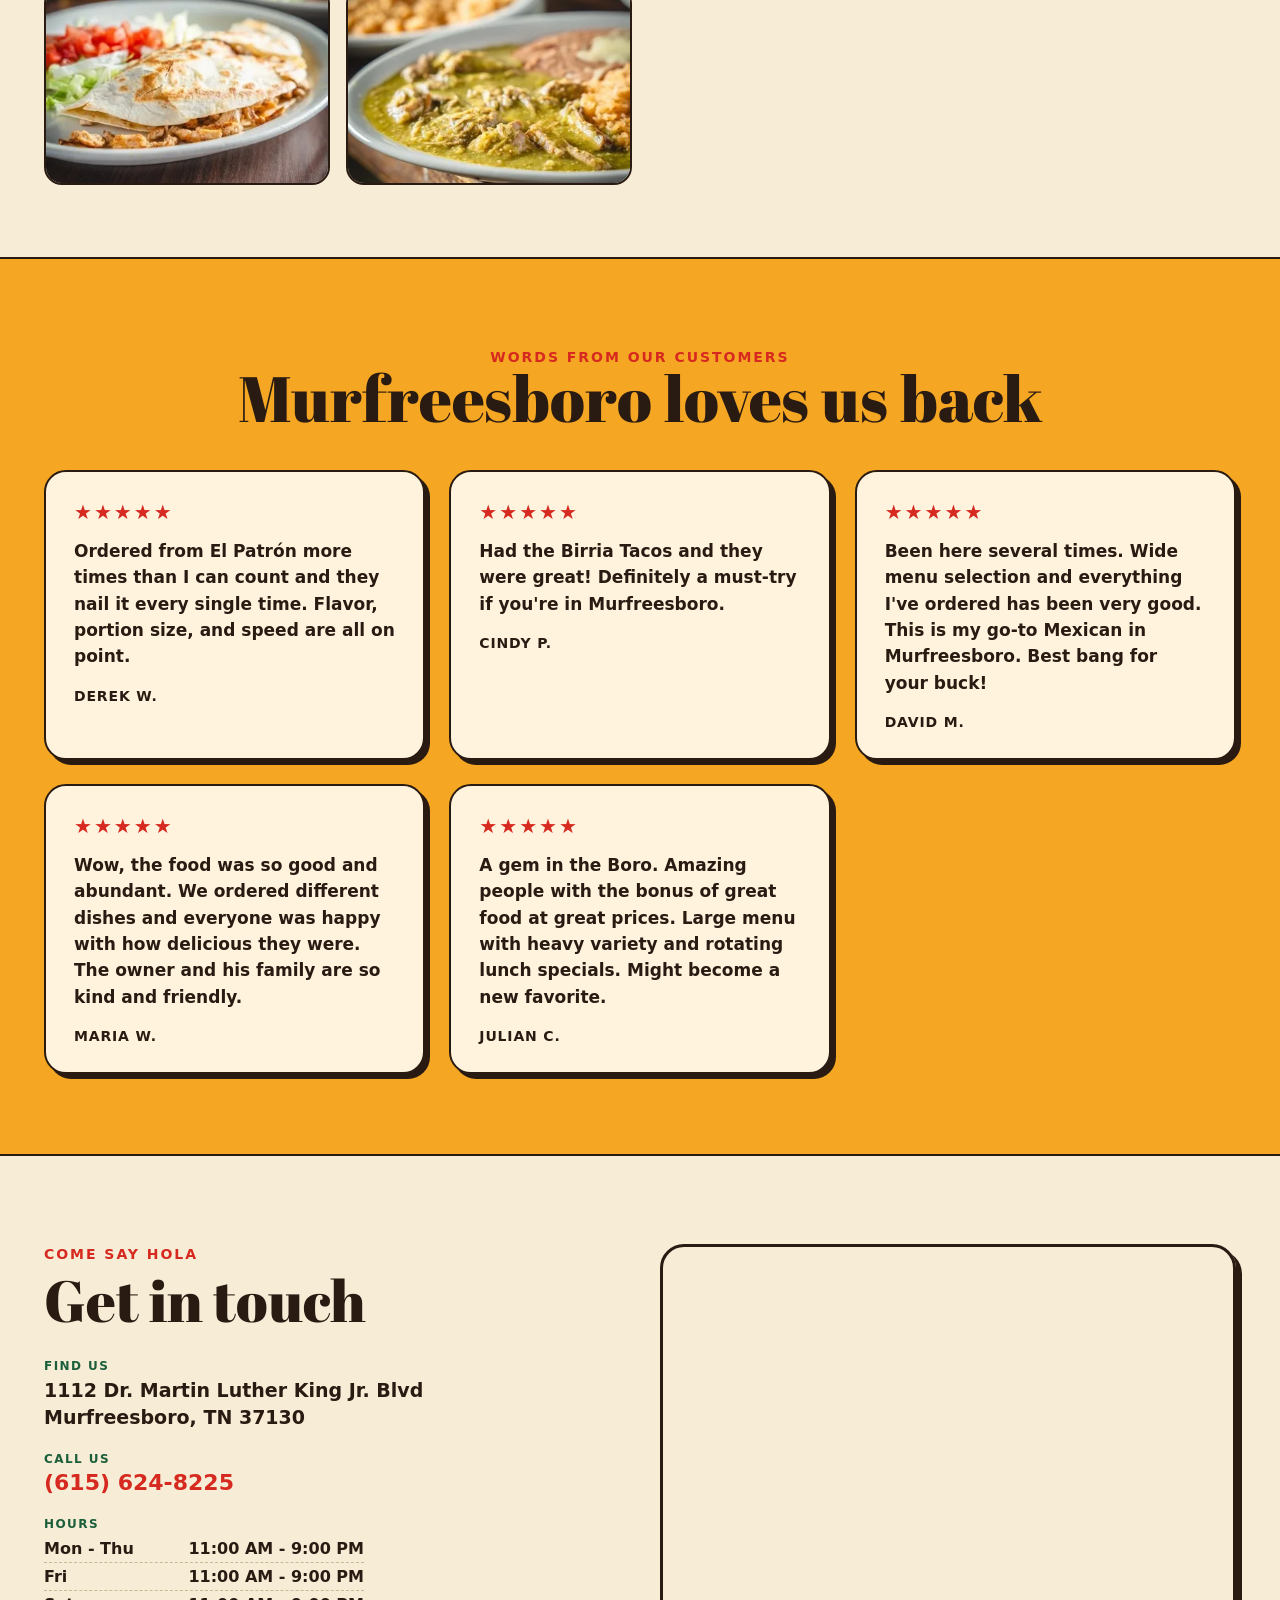
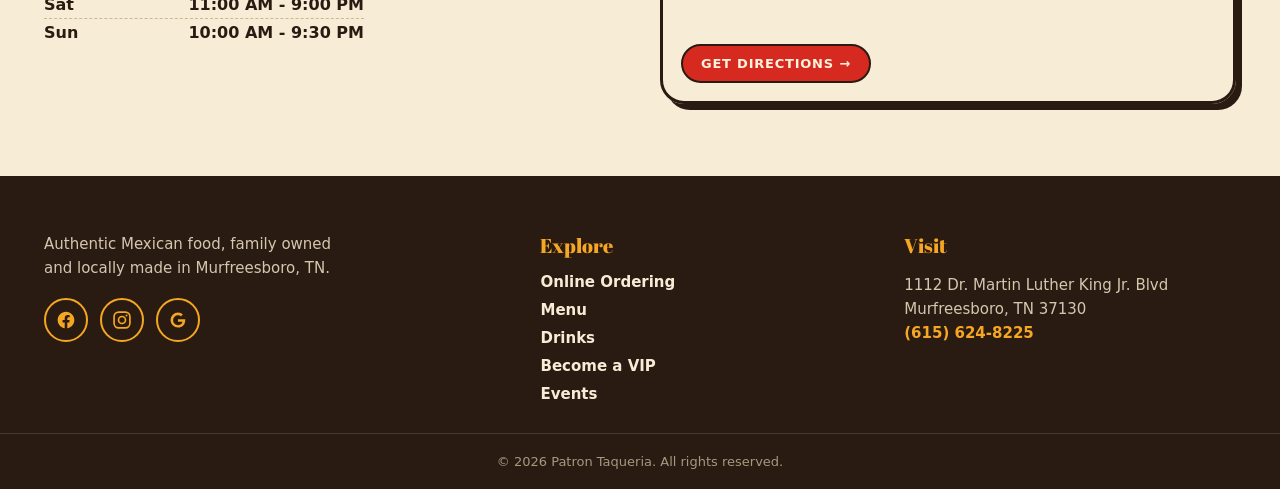
==== commit 4a78ceaf: "Patron: replace dish + gallery photos with Cris shoot; feature Birria Plate + Quesadilla (per intent" ====
--- a/index.html
+++ b/index.html
@@ -1,4 +1,4 @@
-<!DOCTYPE html><html lang="en"><head><meta charset="utf-8"><meta name="viewport" content="width=device-width, initial-scale=1"><title>Patron Taqueria | Authentic Mexican Restaurant in Murfreesboro, TN</title><meta name="description" content="Family-owned Mexican restaurant in Murfreesboro, TN. Handcrafted margaritas, sizzling fajitas, street tacos and more. Order online for pickup."><link rel="canonical" href="https://elpatrontaquerias.com/"><meta property="og:type" content="restaurant"><meta property="og:locale" content="en_US"><meta property="og:title" content="Patron Taqueria | Authentic Mexican Restaurant in Murfreesboro, TN"><meta property="og:description" content="Family-owned Mexican restaurant in Murfreesboro, TN. Handcrafted margaritas, sizzling fajitas, street tacos and more. Order online for pickup."><meta property="og:url" content="https://elpatrontaquerias.com/"><meta property="og:image" content="https://elpatrontaquerias.com/assets/images/61179e2979aa9200-1600.webp"><meta name="twitter:card" content="summary_large_image"><link rel="preconnect" href="https://fonts.googleapis.com"><link rel="preconnect" href="https://fonts.gstatic.com" crossorigin><link rel="stylesheet" href="https://fonts.googleapis.com/css2?family=Abril+Fatface&family=Hanken+Grotesque:wght@400;500;600;700;800&display=swap" media="print" onload="this.media='all'"><noscript><link rel="stylesheet" href="https://fonts.googleapis.com/css2?family=Abril+Fatface&family=Hanken+Grotesque:wght@400;500;600;700;800&display=swap"></noscript><link rel="preload" as="image" href="/assets/images/61179e2979aa9200-800.webp" imagesrcset="/assets/images/61179e2979aa9200-400.webp 400w, /assets/images/61179e2979aa9200-800.webp 800w, /assets/images/61179e2979aa9200-1600.webp 1600w" imagesizes="(max-width:900px) 100vw, 560px" fetchpriority="high"><style>/* El Patrón Taqueria — neo-brutalist taqueria theme (from Claude Design mockup) */
+<!DOCTYPE html><html lang="en"><head><meta charset="utf-8"><meta name="viewport" content="width=device-width, initial-scale=1"><title>Patron Taqueria | Authentic Mexican Restaurant in Murfreesboro, TN</title><meta name="description" content="Family-owned Mexican restaurant in Murfreesboro, TN. Handcrafted margaritas, sizzling fajitas, street tacos and more. Order online for pickup."><link rel="canonical" href="https://elpatrontaquerias.com/"><meta property="og:type" content="restaurant"><meta property="og:locale" content="en_US"><meta property="og:title" content="Patron Taqueria | Authentic Mexican Restaurant in Murfreesboro, TN"><meta property="og:description" content="Family-owned Mexican restaurant in Murfreesboro, TN. Handcrafted margaritas, sizzling fajitas, street tacos and more. Order online for pickup."><meta property="og:url" content="https://elpatrontaquerias.com/"><meta property="og:image" content="https://elpatrontaquerias.com/assets/images/pat-parrillada-1600.webp"><meta name="twitter:card" content="summary_large_image"><link rel="preconnect" href="https://fonts.googleapis.com"><link rel="preconnect" href="https://fonts.gstatic.com" crossorigin><link rel="stylesheet" href="https://fonts.googleapis.com/css2?family=Abril+Fatface&family=Hanken+Grotesque:wght@400;500;600;700;800&display=swap" media="print" onload="this.media='all'"><noscript><link rel="stylesheet" href="https://fonts.googleapis.com/css2?family=Abril+Fatface&family=Hanken+Grotesque:wght@400;500;600;700;800&display=swap"></noscript><link rel="preload" as="image" href="/assets/images/pat-parrillada-800.webp" imagesrcset="/assets/images/pat-parrillada-400.webp 400w, /assets/images/pat-parrillada-800.webp 800w, /assets/images/pat-parrillada-1600.webp 1600w" imagesizes="(max-width:900px) 100vw, 560px" fetchpriority="high"><style>/* El Patrón Taqueria — neo-brutalist taqueria theme (from Claude Design mockup) */
 :root{
   --cream:#F7ECD6; --cream-lt:#FFF3DE; --green:#1B5E3A; --red:#D6291F;
   --amber:#F5A623; --ink:#2A1B12; --muted:#5A4A3E;
@@ -210,4 +210,4 @@
 .events-empty{text-align:center;color:var(--muted);font-size:18px;padding:40px}
 @media (max-width:900px){.events-grid{grid-template-columns:1fr 1fr}}
 @media (max-width:640px){.events-grid{grid-template-columns:1fr}}
-</style><script type="application/ld+json">{"@context": "https://schema.org", "@graph": [{"@type": "Restaurant", "name": "Patron Taqueria", "url": "https://elpatrontaquerias.com/", "telephone": "+16156248225", "address": {"@type": "PostalAddress", "streetAddress": "1112 Dr. Martin Luther King Jr. Blvd", "addressLocality": "Murfreesboro", "addressRegion": "TN", "postalCode": "37130", "addressCountry": "US"}, "servesCuisine": ["Mexican", "Tex-Mex", "Tacos"], "priceRange": "$$", "openingHoursSpecification": [{"@type": "OpeningHoursSpecification", "dayOfWeek": ["Monday", "Tuesday", "Wednesday", "Thursday"], "opens": "11:00", "closes": "21:00"}, {"@type": "OpeningHoursSpecification", "dayOfWeek": "Friday", "opens": "11:00", "closes": "21:00"}, {"@type": "OpeningHoursSpecification", "dayOfWeek": "Saturday", "opens": "11:00", "closes": "21:00"}, {"@type": "OpeningHoursSpecification", "dayOfWeek": "Sunday", "opens": "10:00", "closes": "21:30"}], "hasMap": "https://www.google.com/maps?q=1112%20Dr.%20Martin%20Luther%20King%20Jr.%20Blvd%2C%20Murfreesboro%2C%20TN%2037130", "sameAs": ["https://www.facebook.com/people/El-Patron-Taqueria/100088145538542/", "https://www.google.com/maps/place/?q=place_id:ChIJH6d9qfX4Y4gRHNHliizIGV8", "https://www.instagram.com/el.patron.taqueria/"], "geo": {"@type": "GeoCoordinates", "latitude": 35.8360498, "longitude": -86.3759035}, "potentialAction": {"@type": "OrderAction", "target": {"@type": "EntryPoint", "urlTemplate": "https://online.skytab.com/beb78ee939593d2ace30c469cb7ad3fd", "inLanguage": "en-US", "actionPlatform": ["http://schema.org/DesktopWebPlatform", "http://schema.org/MobileWebPlatform"]}, "deliveryMethod": ["http://purl.org/goodrelations/v1#DeliveryModePickUp"]}, "image": "https://elpatrontaquerias.com/assets/images/61179e2979aa9200-1600.webp", "@id": "https://elpatrontaquerias.com/#restaurant", "menu": "https://elpatrontaquerias.com/menu/", "hasMenu": {"@id": "https://elpatrontaquerias.com/menu/#menu"}}]}</script><script>window.SITE_CONFIG={"formEndpoint": null, "newsletterEndpoint": null, "birthdayEndpoint": null, "accentColor": "#188bf6", "vip": {"endpoint": "https://chowdownos.onrender.com/api/public/vip/signup", "client": 72}, "forms": {"endpoint": "https://chowdownos.onrender.com/api/public/forms/submit", "client": 72}};</script></head><body><header class="site-header"><nav class="nav" id="nav"><a href="/" class="nav-logo" aria-label="Patron Taqueria home"><img src="/assets/images/brand-logo-nav.webp" alt="Patron Taqueria" width="135" height="180" style="height:86px!important;width:auto!important;max-width:150px!important;position:static!important;top:auto!important;object-fit:contain"></a><div class="nav-links"><a href="/menu/">Menu</a><a href="/drinks/">Drinks</a><a href="/#about">About</a><a href="/#gallery">Gallery</a><a href="/events/">Events</a><a href="/vip/" class="vip">Become a VIP</a></div><a href="https://online.skytab.com/beb78ee939593d2ace30c469cb7ad3fd" class="nav-cta" target="_blank" rel="noopener">Order Online</a><button class="nav-toggle" aria-label="Menu" aria-expanded="false" onclick="var n=document.getElementById('nav');var o=n.classList.toggle('open');this.setAttribute('aria-expanded',o)"><span></span><span></span><span></span></button></nav></header><main id="top"><section class="hero"><div class="hero-grid"><div><span class="pill hero-badge">Murfreesboro &middot; Authentic Mexican</span><h1>Family Owned.<br><span class="accent">Locally Made.</span><br>Community Focused.</h1><p class="hero-lede">Handcrafted margaritas, sizzling fajitas and the tacos that keep the neighborhood coming back. Real Mexican food, made by family.</p><div class="hero-cta"><a href="https://online.skytab.com/beb78ee939593d2ace30c469cb7ad3fd" class="btn btn-red" target="_blank" rel="noopener">Order Online</a><a href="/menu/" class="btn btn-outline">View Menu</a></div></div><div class="hero-media"><div class="frame" aria-hidden="true"></div><img src="/assets/images/61179e2979aa9200-1600.webp" srcset="/assets/images/61179e2979aa9200-400.webp 400w, /assets/images/61179e2979aa9200-800.webp 800w, /assets/images/61179e2979aa9200-1600.webp 1600w" sizes="(max-width:900px) 100vw, 560px" alt="Patron Taqueria dishes" width="2400" height="1292" fetchpriority="high" class="hero-media-img"><div class="hola" aria-hidden="true"><b>&iexcl;Hola!</b><span>Bienvenidos</span></div></div></div></section><div class="marquee" aria-hidden="true"><div class="marquee-track"><span>TACOS</span><span>&middot;</span><span>ENCHILADAS</span><span>&middot;</span><span>FAJITAS</span><span>&middot;</span><span>MARGARITAS</span><span>&middot;</span><span>BIRRIA</span><span>&middot;</span><span>BURRITOS</span><span>&middot;</span><span>TACOS</span><span>&middot;</span><span>ENCHILADAS</span><span>&middot;</span><span>FAJITAS</span><span>&middot;</span><span>MARGARITAS</span><span>&middot;</span><span>BIRRIA</span><span>&middot;</span><span>BURRITOS</span><span>&middot;</span></div></div><section class="sec" id="favorites"><div class="sec-head"><div><span class="eyebrow" style="color:var(--red)">Straight from the kitchen</span><h2>Our Favorites</h2></div><a href="/menu/" class="link-underline">View full menu &rarr;</a></div><div class="cards-3"><article class="dish"><img src="/assets/images/9b95f49585ba5d3e-1600.webp" srcset="/assets/images/9b95f49585ba5d3e-400.webp 400w, /assets/images/9b95f49585ba5d3e-800.webp 800w, /assets/images/9b95f49585ba5d3e-1600.webp 1600w" sizes="(max-width:900px) 100vw, 380px" alt="Caldo de Res" width="1800" height="1800" loading="lazy" class="dish-img"><div class="dish-body"><span class="tag tag-green">Most loved</span><h3>Caldo de Res</h3><p>Beef Soup with Vegetables .</p></div></article><article class="dish"><img src="/assets/images/d584fb7af03376d1-800.webp" srcset="/assets/images/d584fb7af03376d1-400.webp 400w, /assets/images/d584fb7af03376d1-800.webp 800w" sizes="(max-width:900px) 100vw, 380px" alt="Shrimp Cocktail" width="1200" height="1200" loading="lazy" class="dish-img"><div class="dish-body"><span class="tag tag-red">Fresh</span><h3>Shrimp Cocktail</h3><p>Shrimp served in a traditional Mexican style cocktail juice.</p></div></article><article class="dish"><img src="/assets/images/699a100ebb21918f-1600.webp" srcset="/assets/images/699a100ebb21918f-400.webp 400w, /assets/images/699a100ebb21918f-800.webp 800w, /assets/images/699a100ebb21918f-1600.webp 1600w" sizes="(max-width:900px) 100vw, 380px" alt="Burrito California " width="1824" height="1800" loading="lazy" class="dish-img"><div class="dish-body"><span class="tag tag-amber">House favorite</span><h3>Burrito California </h3><p>10" Flour tortilla filled with your choice of chicken or steak, rice, beans, sour cream, tomato and lettuce, topped with cheese dip</p></div></article></div></section><section class="band-red" id="about"><div class="about-grid"><img src="/assets/images/61179e2979aa9200-1600.webp" srcset="/assets/images/61179e2979aa9200-400.webp 400w, /assets/images/61179e2979aa9200-800.webp 800w, /assets/images/61179e2979aa9200-1600.webp 1600w" sizes="(max-width:900px) 100vw, 480px" alt="Inside Patron Taqueria" width="2400" height="1292" loading="lazy" class="about-img"><div><span class="eyebrow">Community focused</span><h2>Authentic Cuisine</h2><p>Whether you're looking for burritos, enchiladas or our amazing tacos, we've got you covered! Our staff is here to make sure your experience is amazing from the moment you step in our doors.</p><a href="https://online.skytab.com/beb78ee939593d2ace30c469cb7ad3fd" class="btn btn-amber" target="_blank" rel="noopener">Order Online</a></div></div></section><section class="sec"><div class="vip-card"><div><span class="pill vip-pill">Free to join</span><h2>Become a VIP</h2><p>Be the first to hear about exclusive events, secret menus, special offers, loyalty rewards and more.</p></div><div class="join"><a href="/vip/" class="btn btn-red">Become a VIP</a></div></div></section><section class="sec" id="gallery" style="padding-top:8px"><div class="sec-title"><span class="eyebrow" style="color:var(--red)">A little taste</span><h2>Gallery</h2></div><div class="gallery"><a class="gm-cell g-2w g-2h"><img src="/assets/images/61179e2979aa9200-1600.webp" srcset="/assets/images/61179e2979aa9200-400.webp 400w, /assets/images/61179e2979aa9200-800.webp 800w, /assets/images/61179e2979aa9200-1600.webp 1600w" sizes="(max-width:768px) 50vw, 25vw" alt="" width="2400" height="1292" loading="lazy"></a><a class="gm-cell "><img src="/assets/images/a4452d2f9cfc1175-1600.webp" srcset="/assets/images/a4452d2f9cfc1175-400.webp 400w, /assets/images/a4452d2f9cfc1175-800.webp 800w, /assets/images/a4452d2f9cfc1175-1600.webp 1600w" sizes="(max-width:768px) 50vw, 25vw" alt="" width="2400" height="1213" loading="lazy"></a><a class="gm-cell "><img src="/assets/images/567d5cf0da210502-1600.webp" srcset="/assets/images/567d5cf0da210502-400.webp 400w, /assets/images/567d5cf0da210502-800.webp 800w, /assets/images/567d5cf0da210502-1600.webp 1600w" sizes="(max-width:768px) 50vw, 25vw" alt="" width="2400" height="1190" loading="lazy"></a><a class="gm-cell g-2w"><img src="/assets/images/56c451a11c69d273-1600.webp" srcset="/assets/images/56c451a11c69d273-400.webp 400w, /assets/images/56c451a11c69d273-800.webp 800w, /assets/images/56c451a11c69d273-1600.webp 1600w" sizes="(max-width:768px) 50vw, 25vw" alt="" width="4000" height="4000" loading="lazy"></a><a class="gm-cell "><img src="/assets/images/d584fb7af03376d1-800.webp" srcset="/assets/images/d584fb7af03376d1-400.webp 400w, /assets/images/d584fb7af03376d1-800.webp 800w" sizes="(max-width:768px) 50vw, 25vw" alt="" width="1200" height="1200" loading="lazy"></a><a class="gm-cell "><img src="/assets/images/7ce7db3fb9d2a009-1600.webp" srcset="/assets/images/7ce7db3fb9d2a009-400.webp 400w, /assets/images/7ce7db3fb9d2a009-800.webp 800w, /assets/images/7ce7db3fb9d2a009-1600.webp 1600w" sizes="(max-width:768px) 50vw, 25vw" alt="" width="4003" height="4000" loading="lazy"></a></div></section><section class="band-amber"><div class="sec" style="padding-bottom:80px"><div class="sec-title"><span class="eyebrow" style="color:var(--red)">Words from our customers</span><h2>Murfreesboro loves us back</h2></div><div class="reviews-grid"><div class="review"><div class="stars" aria-label="5 out of 5 stars">&#9733;&#9733;&#9733;&#9733;&#9733;</div><p>Ordered from El Patrón more times than I can count and they nail it every single time. Flavor, portion size, and speed are all on point.</p><div class="who">Derek W.</div></div><div class="review"><div class="stars" aria-label="5 out of 5 stars">&#9733;&#9733;&#9733;&#9733;&#9733;</div><p>Had the Birria Tacos and they were great! Definitely a must-try if you're in Murfreesboro.</p><div class="who">Cindy P.</div></div><div class="review"><div class="stars" aria-label="5 out of 5 stars">&#9733;&#9733;&#9733;&#9733;&#9733;</div><p>Been here several times. Wide menu selection and everything I've ordered has been very good. This is my go-to Mexican in Murfreesboro. Best bang for your buck!</p><div class="who">David M.</div></div><div class="review"><div class="stars" aria-label="5 out of 5 stars">&#9733;&#9733;&#9733;&#9733;&#9733;</div><p>Wow, the food was so good and abundant. We ordered different dishes and everyone was happy with how delicious they were. The owner and his family are so kind and friendly.</p><div class="who">Maria W.</div></div><div class="review"><div class="stars" aria-label="5 out of 5 stars">&#9733;&#9733;&#9733;&#9733;&#9733;</div><p>A gem in the Boro. Amazing people with the bonus of great food at great prices. Large menu with heavy variety and rotating lunch specials. Might become a new favorite.</p><div class="who">Julian C.</div></div></div></div></section><section class="sec" id="contact"><div class="contact-grid"><div><span class="eyebrow">Come say hola</span><h2 style="font-size:clamp(36px,4.6vw,58px);margin-top:8px">Get in touch</h2><div class="contact-list"><div><div class="label">Find us</div><div class="addr">1112 Dr. Martin Luther King Jr. Blvd<br>Murfreesboro, TN 37130</div></div><div><div class="label">Call us</div><a href="tel:+16156248225" class="phone">(615) 624-8225</a></div><div><div class="label">Hours</div><div class="hours"><div class="row"><span>Mon - Thu</span><span>11:00 AM - 9:00 PM</span></div><div class="row"><span>Fri</span><span>11:00 AM - 9:00 PM</span></div><div class="row"><span>Sat</span><span>11:00 AM - 9:00 PM</span></div><div class="row"><span>Sun</span><span>10:00 AM - 9:30 PM</span></div></div></div></div></div><div class="map-embed"><iframe title="Map to Patron Taqueria" src="https://www.google.com/maps?q=35.8360498,-86.3759035&amp;z=15&amp;output=embed" loading="lazy" referrerpolicy="no-referrer-when-downgrade" allowfullscreen></iframe><a class="badge" href="https://www.google.com/maps/search/?api=1&amp;query=Google&amp;query_place_id=ChIJH6d9qfX4Y4gRHNHliizIGV8" target="_blank" rel="noopener" aria-label="Get directions to Patron Taqueria">Get directions &rarr;</a></div></div></section></main><footer class="site-footer"><div class="footer-grid"><div><p>Authentic Mexican food, family owned and locally made in Murfreesboro, TN.</p><div class="socials" aria-label="Follow us"><a href="https://www.facebook.com/people/El-Patron-Taqueria/100088145538542/" target="_blank" rel="noopener" aria-label="Facebook"><svg viewBox="0 0 24 24" width="20" height="20" fill="currentColor"><path d="M22 12.06C22 6.5 17.52 2 12 2S2 6.5 2 12.06c0 5 3.66 9.15 8.44 9.94v-7.03H7.9v-2.9h2.54V9.85c0-2.51 1.49-3.9 3.77-3.9 1.09 0 2.24.2 2.24.2v2.46h-1.26c-1.24 0-1.63.77-1.63 1.56v1.87h2.78l-.44 2.9h-2.34V22c4.78-.79 8.44-4.94 8.44-9.94z"/></svg></a><a href="https://www.instagram.com/el.patron.taqueria/" target="_blank" rel="noopener" aria-label="Instagram"><svg viewBox="0 0 24 24" width="20" height="20" fill="none" stroke="currentColor" stroke-width="2"><rect x="2.5" y="2.5" width="19" height="19" rx="5.5"/><circle cx="12" cy="12" r="4.2"/><circle cx="17.4" cy="6.6" r="1.2" fill="currentColor" stroke="none"/></svg></a><a href="https://www.google.com/maps/search/?api=1&amp;query=Google&amp;query_place_id=ChIJH6d9qfX4Y4gRHNHliizIGV8" target="_blank" rel="noopener" aria-label="Google"><svg viewBox="0 0 24 24" width="20" height="20" fill="currentColor"><path d="M21.35 11.1H12v2.98h5.35c-.23 1.4-1.64 4.1-5.35 4.1a5.9 5.9 0 0 1 0-11.8c1.68 0 2.8.72 3.45 1.33l2.35-2.27C16.4 4.02 14.42 3 12 3a9 9 0 1 0 0 18c5.2 0 8.64-3.65 8.64-8.8 0-.6-.07-1.06-.16-1.5z"/></svg></a></div></div><div><div class="foot-h">Explore</div><div class="foot-links"><a href="https://online.skytab.com/beb78ee939593d2ace30c469cb7ad3fd" target="_blank" rel="noopener">Online Ordering</a><a href="/menu/">Menu</a><a href="/drinks/">Drinks</a><a href="/vip/">Become a VIP</a><a href="/events/">Events</a></div></div><div><div class="foot-h">Visit</div><div class="foot-visit">1112 Dr. Martin Luther King Jr. Blvd<br>Murfreesboro, TN 37130<br><a href="tel:+16156248225">(615) 624-8225</a></div></div></div><div class="foot-legal">&copy; 2026 Patron Taqueria. All rights reserved.</div></footer></body></html>+</style><script type="application/ld+json">{"@context": "https://schema.org", "@graph": [{"@type": "Restaurant", "name": "Patron Taqueria", "url": "https://elpatrontaquerias.com/", "telephone": "+16156248225", "address": {"@type": "PostalAddress", "streetAddress": "1112 Dr. Martin Luther King Jr. Blvd", "addressLocality": "Murfreesboro", "addressRegion": "TN", "postalCode": "37130", "addressCountry": "US"}, "servesCuisine": ["Mexican", "Tex-Mex", "Tacos"], "priceRange": "$$", "openingHoursSpecification": [{"@type": "OpeningHoursSpecification", "dayOfWeek": ["Monday", "Tuesday", "Wednesday", "Thursday"], "opens": "11:00", "closes": "21:00"}, {"@type": "OpeningHoursSpecification", "dayOfWeek": "Friday", "opens": "11:00", "closes": "21:00"}, {"@type": "OpeningHoursSpecification", "dayOfWeek": "Saturday", "opens": "11:00", "closes": "21:00"}, {"@type": "OpeningHoursSpecification", "dayOfWeek": "Sunday", "opens": "10:00", "closes": "21:30"}], "hasMap": "https://www.google.com/maps?q=1112%20Dr.%20Martin%20Luther%20King%20Jr.%20Blvd%2C%20Murfreesboro%2C%20TN%2037130", "sameAs": ["https://www.facebook.com/people/El-Patron-Taqueria/100088145538542/", "https://www.google.com/maps/place/?q=place_id:ChIJH6d9qfX4Y4gRHNHliizIGV8", "https://www.instagram.com/el.patron.taqueria/"], "geo": {"@type": "GeoCoordinates", "latitude": 35.8360498, "longitude": -86.3759035}, "potentialAction": {"@type": "OrderAction", "target": {"@type": "EntryPoint", "urlTemplate": "https://online.skytab.com/beb78ee939593d2ace30c469cb7ad3fd", "inLanguage": "en-US", "actionPlatform": ["http://schema.org/DesktopWebPlatform", "http://schema.org/MobileWebPlatform"]}, "deliveryMethod": ["http://purl.org/goodrelations/v1#DeliveryModePickUp"]}, "image": "https://elpatrontaquerias.com/assets/images/pat-parrillada-1600.webp", "@id": "https://elpatrontaquerias.com/#restaurant", "menu": "https://elpatrontaquerias.com/menu/", "hasMenu": {"@id": "https://elpatrontaquerias.com/menu/#menu"}}]}</script><script>window.SITE_CONFIG={"formEndpoint": null, "newsletterEndpoint": null, "birthdayEndpoint": null, "accentColor": "#188bf6", "vip": {"endpoint": "https://chowdownos.onrender.com/api/public/vip/signup", "client": 72}, "forms": {"endpoint": "https://chowdownos.onrender.com/api/public/forms/submit", "client": 72}};</script></head><body><header class="site-header"><nav class="nav" id="nav"><a href="/" class="nav-logo" aria-label="Patron Taqueria home"><img src="/assets/images/brand-logo-nav.webp" alt="Patron Taqueria" width="135" height="180" style="height:86px!important;width:auto!important;max-width:150px!important;position:static!important;top:auto!important;object-fit:contain"></a><div class="nav-links"><a href="/menu/">Menu</a><a href="/drinks/">Drinks</a><a href="/#about">About</a><a href="/#gallery">Gallery</a><a href="/events/">Events</a><a href="/vip/" class="vip">Become a VIP</a></div><a href="https://online.skytab.com/beb78ee939593d2ace30c469cb7ad3fd" class="nav-cta" target="_blank" rel="noopener">Order Online</a><button class="nav-toggle" aria-label="Menu" aria-expanded="false" onclick="var n=document.getElementById('nav');var o=n.classList.toggle('open');this.setAttribute('aria-expanded',o)"><span></span><span></span><span></span></button></nav></header><main id="top"><section class="hero"><div class="hero-grid"><div><span class="pill hero-badge">Murfreesboro &middot; Authentic Mexican</span><h1>Family Owned.<br><span class="accent">Locally Made.</span><br>Community Focused.</h1><p class="hero-lede">Handcrafted margaritas, sizzling fajitas and the tacos that keep the neighborhood coming back. Real Mexican food, made by family.</p><div class="hero-cta"><a href="https://online.skytab.com/beb78ee939593d2ace30c469cb7ad3fd" class="btn btn-red" target="_blank" rel="noopener">Order Online</a><a href="/menu/" class="btn btn-outline">View Menu</a></div></div><div class="hero-media"><div class="frame" aria-hidden="true"></div><img src="/assets/images/pat-parrillada-1600.webp" srcset="/assets/images/pat-parrillada-400.webp 400w, /assets/images/pat-parrillada-800.webp 800w, /assets/images/pat-parrillada-1600.webp 1600w" sizes="(max-width:900px) 100vw, 560px" alt="Patron Taqueria dishes" width="2400" height="1292" fetchpriority="high" class="hero-media-img"><div class="hola" aria-hidden="true"><b>&iexcl;Hola!</b><span>Bienvenidos</span></div></div></div></section><div class="marquee" aria-hidden="true"><div class="marquee-track"><span>TACOS</span><span>&middot;</span><span>ENCHILADAS</span><span>&middot;</span><span>FAJITAS</span><span>&middot;</span><span>MARGARITAS</span><span>&middot;</span><span>BIRRIA</span><span>&middot;</span><span>BURRITOS</span><span>&middot;</span><span>TACOS</span><span>&middot;</span><span>ENCHILADAS</span><span>&middot;</span><span>FAJITAS</span><span>&middot;</span><span>MARGARITAS</span><span>&middot;</span><span>BIRRIA</span><span>&middot;</span><span>BURRITOS</span><span>&middot;</span></div></div><section class="sec" id="favorites"><div class="sec-head"><div><span class="eyebrow" style="color:var(--red)">Straight from the kitchen</span><h2>Our Favorites</h2></div><a href="/menu/" class="link-underline">View full menu &rarr;</a></div><div class="cards-3"><article class="dish"><img src="/assets/images/pat-birria-1600.webp" srcset="/assets/images/pat-birria-400.webp 400w, /assets/images/pat-birria-800.webp 800w, /assets/images/pat-birria-1600.webp 1600w" sizes="(max-width:900px) 100vw, 380px" alt="Birria plate" width="1800" height="1800" loading="lazy" class="dish-img"><div class="dish-body"><span class="tag tag-green">Most loved</span><h3>Birria Plate</h3><p>Slow-cooked beef birria with rich consomme for dipping.</p></div></article><article class="dish"><img src="/assets/images/pat-quesadilla-800.webp" srcset="/assets/images/pat-quesadilla-400.webp 400w, /assets/images/pat-quesadilla-800.webp 800w" sizes="(max-width:900px) 100vw, 380px" alt="Quesadilla" width="1200" height="1200" loading="lazy" class="dish-img"><div class="dish-body"><span class="tag tag-red">Fresh</span><h3>Quesadilla</h3><p>Grilled flour tortilla stuffed with melted cheese and your choice of meat.</p></div></article><article class="dish"><img src="/assets/images/pat-burrito-1600.webp" srcset="/assets/images/pat-burrito-400.webp 400w, /assets/images/pat-burrito-800.webp 800w, /assets/images/pat-burrito-1600.webp 1600w" sizes="(max-width:900px) 100vw, 380px" alt="Burrito California " width="1824" height="1800" loading="lazy" class="dish-img"><div class="dish-body"><span class="tag tag-amber">House favorite</span><h3>Burrito California </h3><p>10" Flour tortilla filled with your choice of chicken or steak, rice, beans, sour cream, tomato and lettuce, topped with cheese dip</p></div></article></div></section><section class="band-red" id="about"><div class="about-grid"><img src="/assets/images/pat-parrillada-1600.webp" srcset="/assets/images/pat-parrillada-400.webp 400w, /assets/images/pat-parrillada-800.webp 800w, /assets/images/pat-parrillada-1600.webp 1600w" sizes="(max-width:900px) 100vw, 480px" alt="Inside Patron Taqueria" width="2400" height="1292" loading="lazy" class="about-img"><div><span class="eyebrow">Community focused</span><h2>Authentic Cuisine</h2><p>Whether you're looking for burritos, enchiladas or our amazing tacos, we've got you covered! Our staff is here to make sure your experience is amazing from the moment you step in our doors.</p><a href="https://online.skytab.com/beb78ee939593d2ace30c469cb7ad3fd" class="btn btn-amber" target="_blank" rel="noopener">Order Online</a></div></div></section><section class="sec"><div class="vip-card"><div><span class="pill vip-pill">Free to join</span><h2>Become a VIP</h2><p>Be the first to hear about exclusive events, secret menus, special offers, loyalty rewards and more.</p></div><div class="join"><a href="/vip/" class="btn btn-red">Become a VIP</a></div></div></section><section class="sec" id="gallery" style="padding-top:8px"><div class="sec-title"><span class="eyebrow" style="color:var(--red)">A little taste</span><h2>Gallery</h2></div><div class="gallery"><a class="gm-cell g-2w g-2h"><img src="/assets/images/pat-parrillada-1600.webp" srcset="/assets/images/pat-parrillada-400.webp 400w, /assets/images/pat-parrillada-800.webp 800w, /assets/images/pat-parrillada-1600.webp 1600w" sizes="(max-width:768px) 50vw, 25vw" alt="" width="2400" height="1292" loading="lazy"></a><a class="gm-cell "><img src="/assets/images/pat-fajitas-1600.webp" srcset="/assets/images/pat-fajitas-400.webp 400w, /assets/images/pat-fajitas-800.webp 800w, /assets/images/pat-fajitas-1600.webp 1600w" sizes="(max-width:768px) 50vw, 25vw" alt="" width="2400" height="1213" loading="lazy"></a><a class="gm-cell "><img src="/assets/images/pat-camarones-1600.webp" srcset="/assets/images/pat-camarones-400.webp 400w, /assets/images/pat-camarones-800.webp 800w, /assets/images/pat-camarones-1600.webp 1600w" sizes="(max-width:768px) 50vw, 25vw" alt="" width="2400" height="1190" loading="lazy"></a><a class="gm-cell g-2w"><img src="/assets/images/pat-tacosgob-1600.webp" srcset="/assets/images/pat-tacosgob-400.webp 400w, /assets/images/pat-tacosgob-800.webp 800w, /assets/images/pat-tacosgob-1600.webp 1600w" sizes="(max-width:768px) 50vw, 25vw" alt="" width="4000" height="4000" loading="lazy"></a><a class="gm-cell "><img src="/assets/images/pat-quesadilla-800.webp" srcset="/assets/images/pat-quesadilla-400.webp 400w, /assets/images/pat-quesadilla-800.webp 800w" sizes="(max-width:768px) 50vw, 25vw" alt="" width="1200" height="1200" loading="lazy"></a><a class="gm-cell "><img src="/assets/images/pat-chileverde-1600.webp" srcset="/assets/images/pat-chileverde-400.webp 400w, /assets/images/pat-chileverde-800.webp 800w, /assets/images/pat-chileverde-1600.webp 1600w" sizes="(max-width:768px) 50vw, 25vw" alt="" width="4003" height="4000" loading="lazy"></a></div></section><section class="band-amber"><div class="sec" style="padding-bottom:80px"><div class="sec-title"><span class="eyebrow" style="color:var(--red)">Words from our customers</span><h2>Murfreesboro loves us back</h2></div><div class="reviews-grid"><div class="review"><div class="stars" aria-label="5 out of 5 stars">&#9733;&#9733;&#9733;&#9733;&#9733;</div><p>Ordered from El Patrón more times than I can count and they nail it every single time. Flavor, portion size, and speed are all on point.</p><div class="who">Derek W.</div></div><div class="review"><div class="stars" aria-label="5 out of 5 stars">&#9733;&#9733;&#9733;&#9733;&#9733;</div><p>Had the Birria Tacos and they were great! Definitely a must-try if you're in Murfreesboro.</p><div class="who">Cindy P.</div></div><div class="review"><div class="stars" aria-label="5 out of 5 stars">&#9733;&#9733;&#9733;&#9733;&#9733;</div><p>Been here several times. Wide menu selection and everything I've ordered has been very good. This is my go-to Mexican in Murfreesboro. Best bang for your buck!</p><div class="who">David M.</div></div><div class="review"><div class="stars" aria-label="5 out of 5 stars">&#9733;&#9733;&#9733;&#9733;&#9733;</div><p>Wow, the food was so good and abundant. We ordered different dishes and everyone was happy with how delicious they were. The owner and his family are so kind and friendly.</p><div class="who">Maria W.</div></div><div class="review"><div class="stars" aria-label="5 out of 5 stars">&#9733;&#9733;&#9733;&#9733;&#9733;</div><p>A gem in the Boro. Amazing people with the bonus of great food at great prices. Large menu with heavy variety and rotating lunch specials. Might become a new favorite.</p><div class="who">Julian C.</div></div></div></div></section><section class="sec" id="contact"><div class="contact-grid"><div><span class="eyebrow">Come say hola</span><h2 style="font-size:clamp(36px,4.6vw,58px);margin-top:8px">Get in touch</h2><div class="contact-list"><div><div class="label">Find us</div><div class="addr">1112 Dr. Martin Luther King Jr. Blvd<br>Murfreesboro, TN 37130</div></div><div><div class="label">Call us</div><a href="tel:+16156248225" class="phone">(615) 624-8225</a></div><div><div class="label">Hours</div><div class="hours"><div class="row"><span>Mon - Thu</span><span>11:00 AM - 9:00 PM</span></div><div class="row"><span>Fri</span><span>11:00 AM - 9:00 PM</span></div><div class="row"><span>Sat</span><span>11:00 AM - 9:00 PM</span></div><div class="row"><span>Sun</span><span>10:00 AM - 9:30 PM</span></div></div></div></div></div><div class="map-embed"><iframe title="Map to Patron Taqueria" src="https://www.google.com/maps?q=35.8360498,-86.3759035&amp;z=15&amp;output=embed" loading="lazy" referrerpolicy="no-referrer-when-downgrade" allowfullscreen></iframe><a class="badge" href="https://www.google.com/maps/search/?api=1&amp;query=Google&amp;query_place_id=ChIJH6d9qfX4Y4gRHNHliizIGV8" target="_blank" rel="noopener" aria-label="Get directions to Patron Taqueria">Get directions &rarr;</a></div></div></section></main><footer class="site-footer"><div class="footer-grid"><div><p>Authentic Mexican food, family owned and locally made in Murfreesboro, TN.</p><div class="socials" aria-label="Follow us"><a href="https://www.facebook.com/people/El-Patron-Taqueria/100088145538542/" target="_blank" rel="noopener" aria-label="Facebook"><svg viewBox="0 0 24 24" width="20" height="20" fill="currentColor"><path d="M22 12.06C22 6.5 17.52 2 12 2S2 6.5 2 12.06c0 5 3.66 9.15 8.44 9.94v-7.03H7.9v-2.9h2.54V9.85c0-2.51 1.49-3.9 3.77-3.9 1.09 0 2.24.2 2.24.2v2.46h-1.26c-1.24 0-1.63.77-1.63 1.56v1.87h2.78l-.44 2.9h-2.34V22c4.78-.79 8.44-4.94 8.44-9.94z"/></svg></a><a href="https://www.instagram.com/el.patron.taqueria/" target="_blank" rel="noopener" aria-label="Instagram"><svg viewBox="0 0 24 24" width="20" height="20" fill="none" stroke="currentColor" stroke-width="2"><rect x="2.5" y="2.5" width="19" height="19" rx="5.5"/><circle cx="12" cy="12" r="4.2"/><circle cx="17.4" cy="6.6" r="1.2" fill="currentColor" stroke="none"/></svg></a><a href="https://www.google.com/maps/search/?api=1&amp;query=Google&amp;query_place_id=ChIJH6d9qfX4Y4gRHNHliizIGV8" target="_blank" rel="noopener" aria-label="Google"><svg viewBox="0 0 24 24" width="20" height="20" fill="currentColor"><path d="M21.35 11.1H12v2.98h5.35c-.23 1.4-1.64 4.1-5.35 4.1a5.9 5.9 0 0 1 0-11.8c1.68 0 2.8.72 3.45 1.33l2.35-2.27C16.4 4.02 14.42 3 12 3a9 9 0 1 0 0 18c5.2 0 8.64-3.65 8.64-8.8 0-.6-.07-1.06-.16-1.5z"/></svg></a></div></div><div><div class="foot-h">Explore</div><div class="foot-links"><a href="https://online.skytab.com/beb78ee939593d2ace30c469cb7ad3fd" target="_blank" rel="noopener">Online Ordering</a><a href="/menu/">Menu</a><a href="/drinks/">Drinks</a><a href="/vip/">Become a VIP</a><a href="/events/">Events</a></div></div><div><div class="foot-h">Visit</div><div class="foot-visit">1112 Dr. Martin Luther King Jr. Blvd<br>Murfreesboro, TN 37130<br><a href="tel:+16156248225">(615) 624-8225</a></div></div></div><div class="foot-legal">&copy; 2026 Patron Taqueria. All rights reserved.</div></footer></body></html>
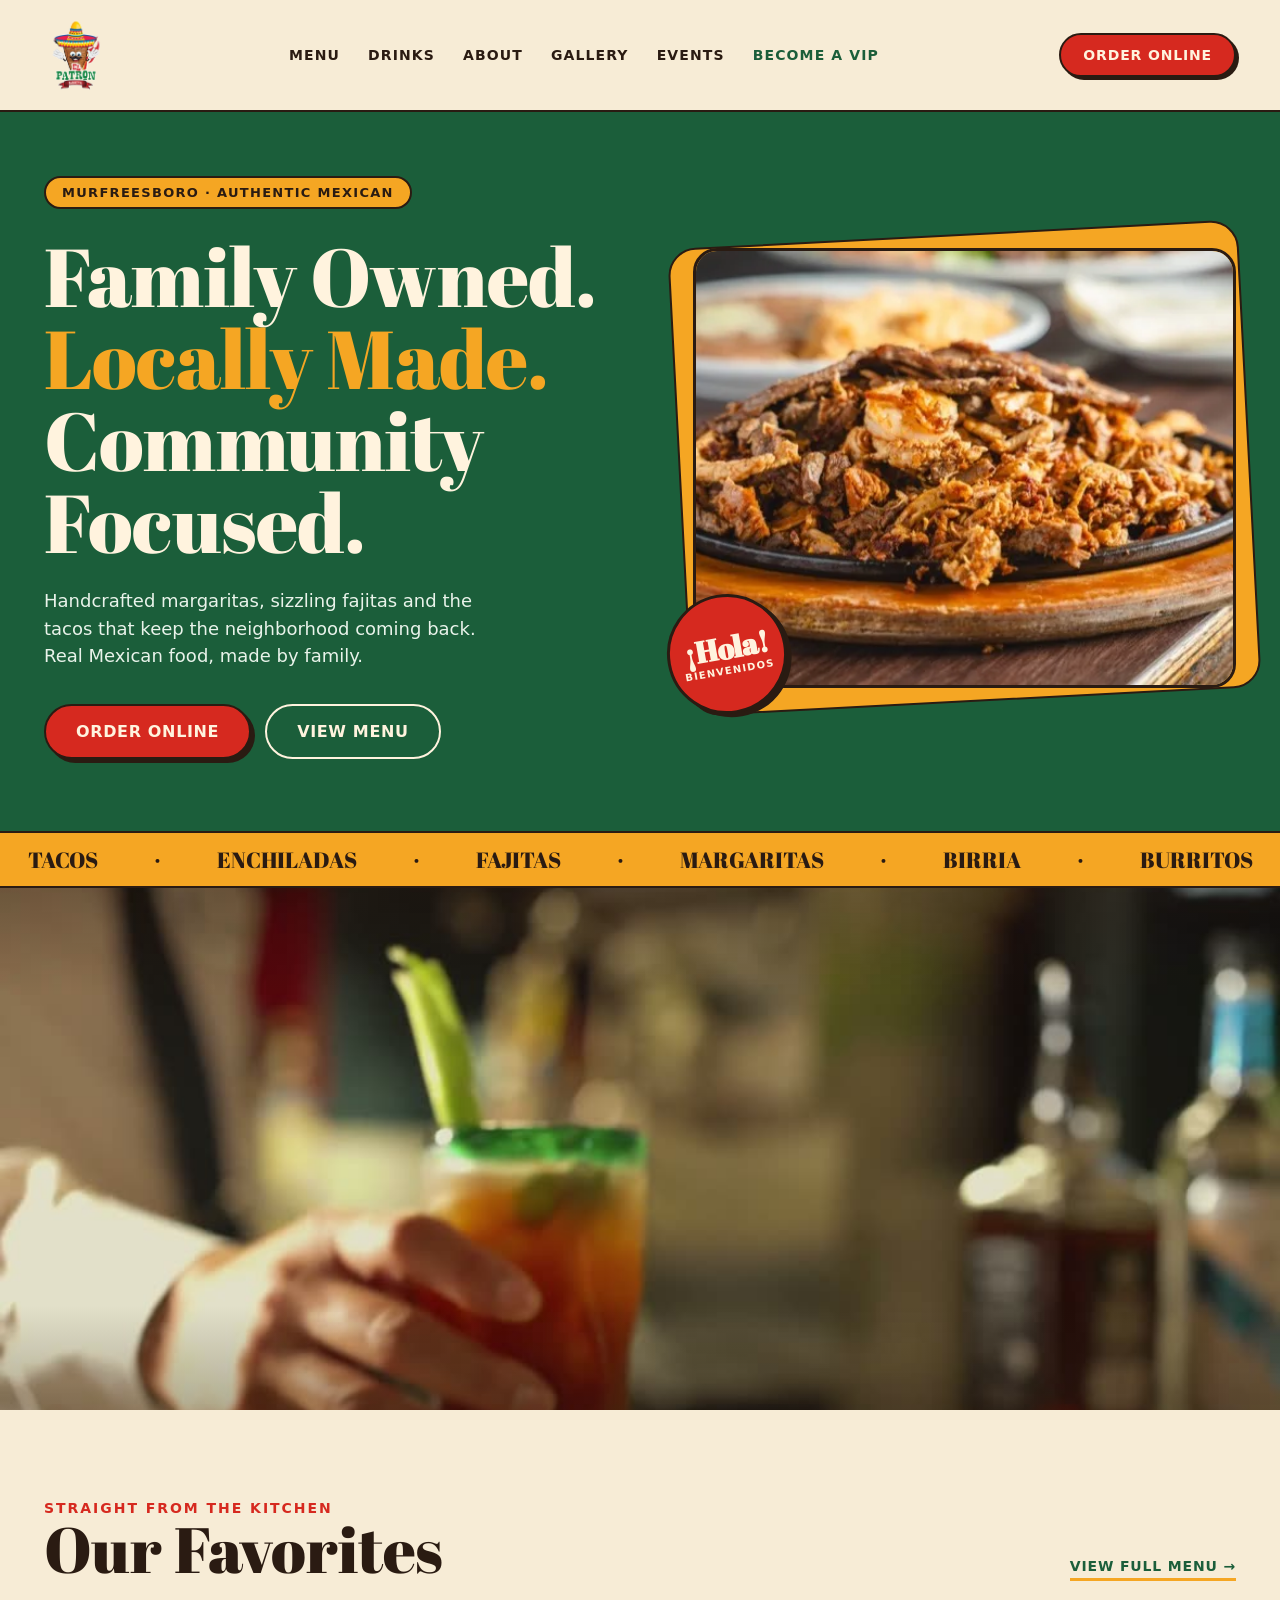
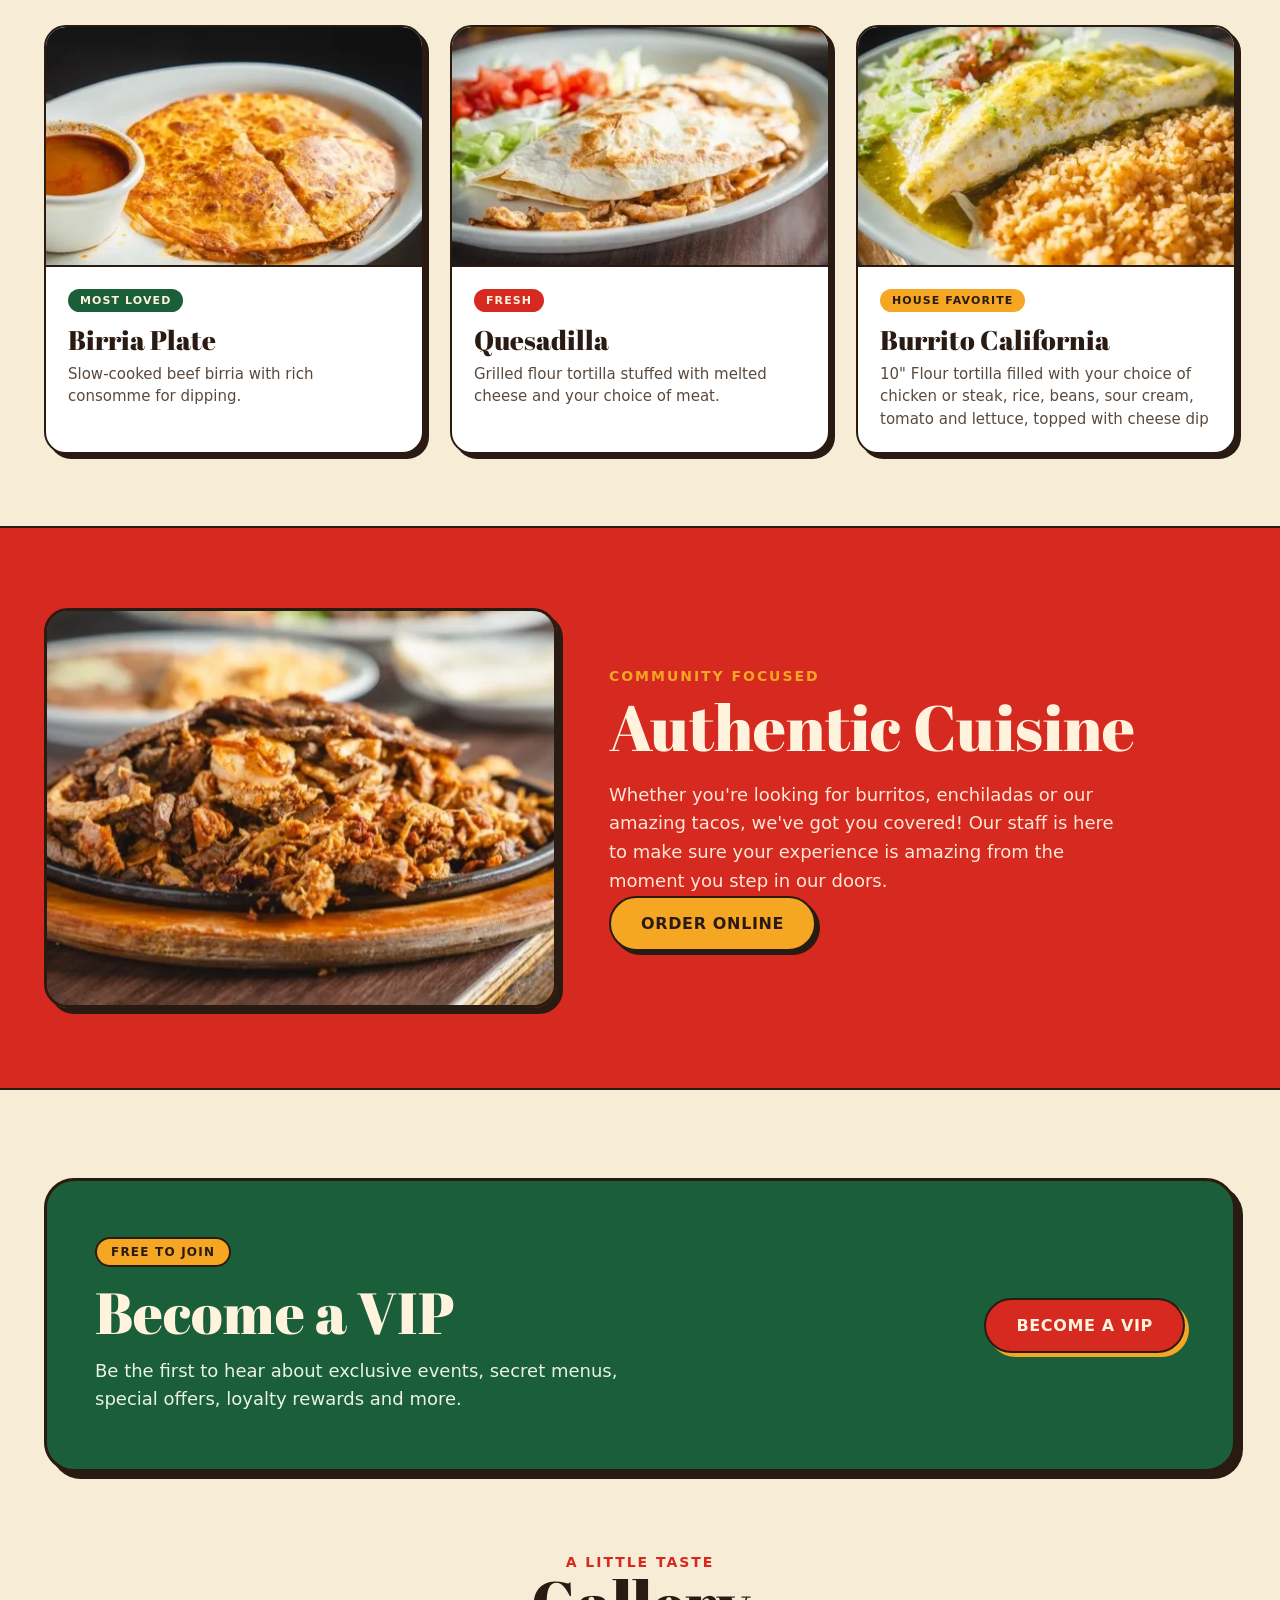
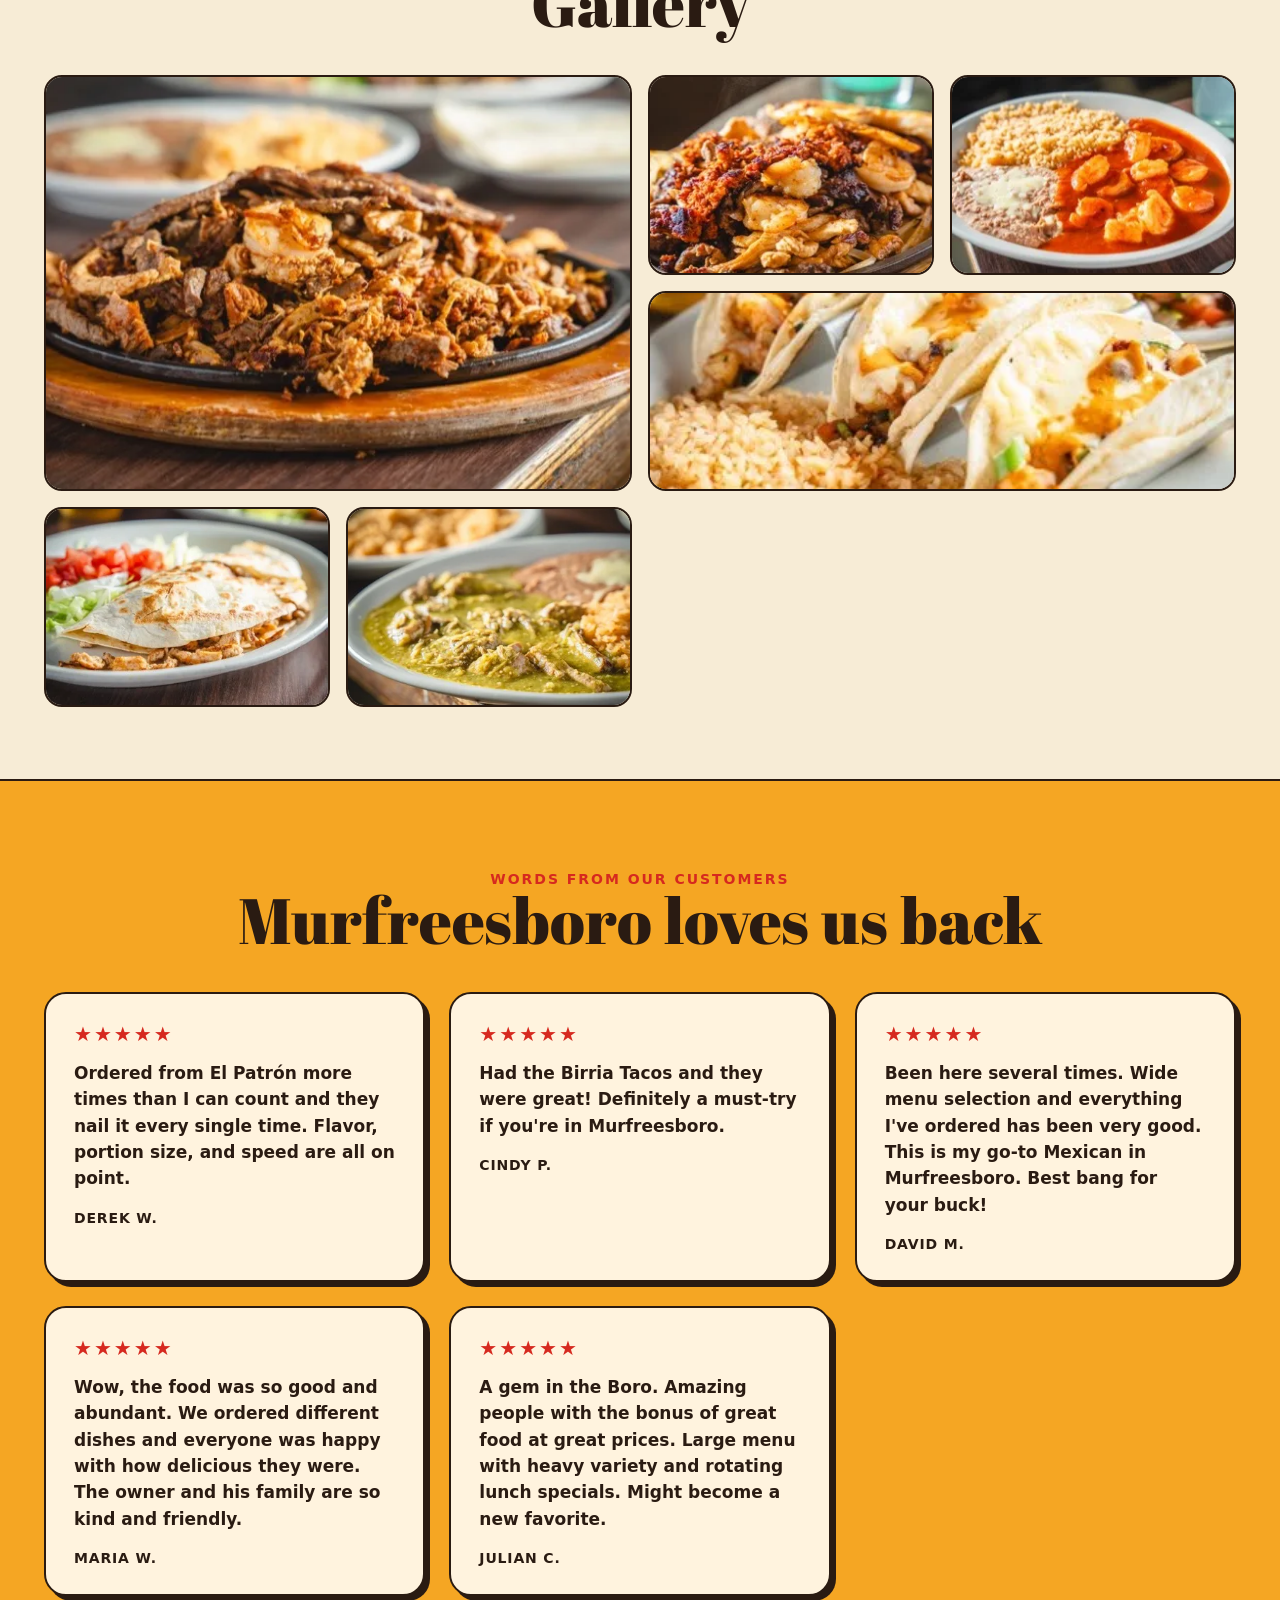
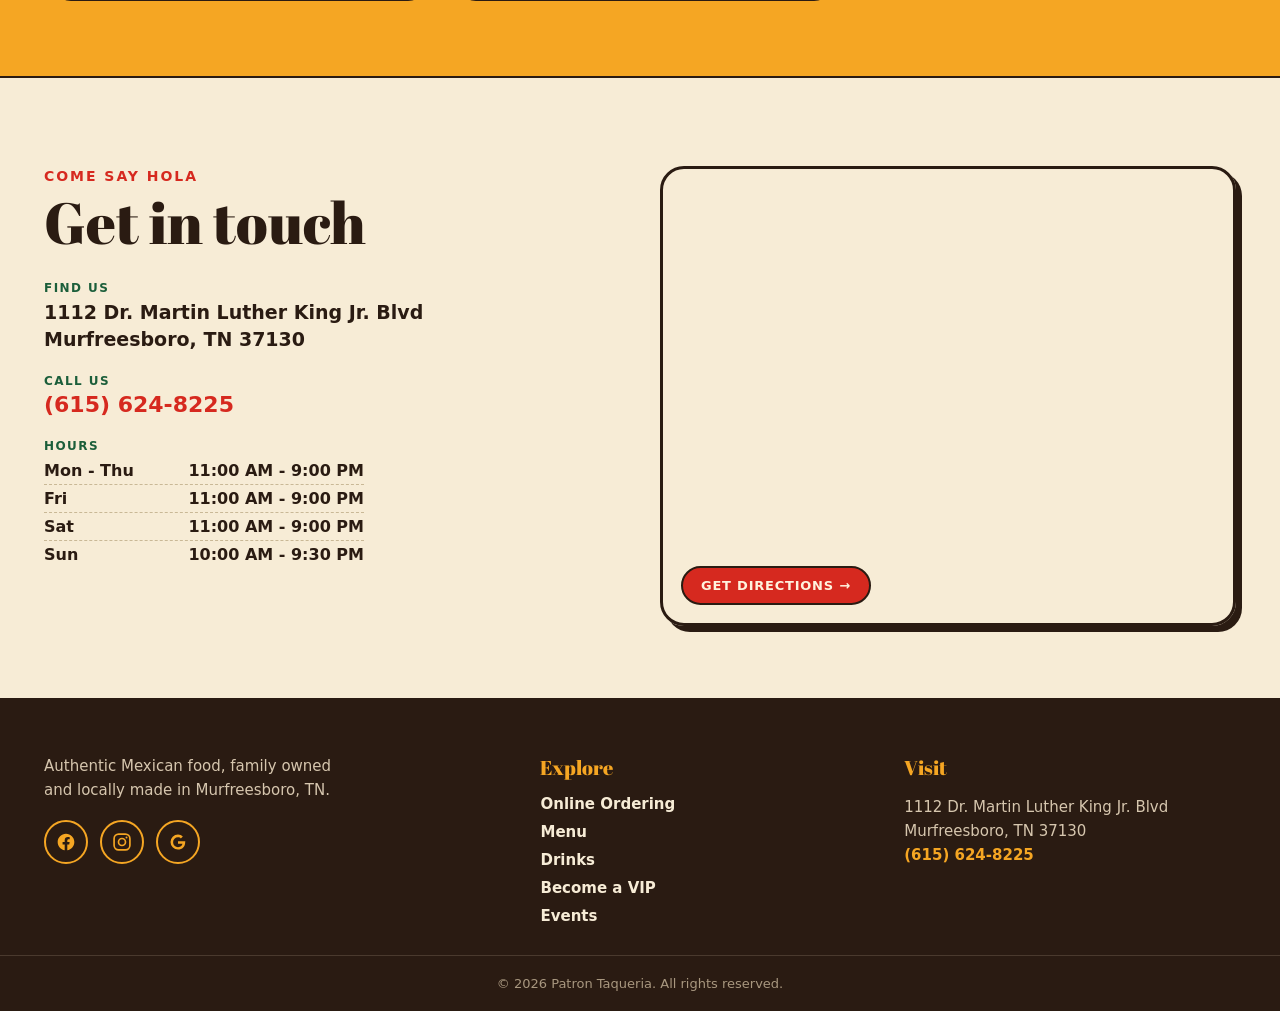
==== commit c84c2b23: "Patron: add 1080p hero video band below the banner/marquee and above the Our Favorites section Co-Au" ====
--- a/index.html
+++ b/index.html
@@ -210,4 +210,4 @@
 .events-empty{text-align:center;color:var(--muted);font-size:18px;padding:40px}
 @media (max-width:900px){.events-grid{grid-template-columns:1fr 1fr}}
 @media (max-width:640px){.events-grid{grid-template-columns:1fr}}
-</style><script type="application/ld+json">{"@context": "https://schema.org", "@graph": [{"@type": "Restaurant", "name": "Patron Taqueria", "url": "https://elpatrontaquerias.com/", "telephone": "+16156248225", "address": {"@type": "PostalAddress", "streetAddress": "1112 Dr. Martin Luther King Jr. Blvd", "addressLocality": "Murfreesboro", "addressRegion": "TN", "postalCode": "37130", "addressCountry": "US"}, "servesCuisine": ["Mexican", "Tex-Mex", "Tacos"], "priceRange": "$$", "openingHoursSpecification": [{"@type": "OpeningHoursSpecification", "dayOfWeek": ["Monday", "Tuesday", "Wednesday", "Thursday"], "opens": "11:00", "closes": "21:00"}, {"@type": "OpeningHoursSpecification", "dayOfWeek": "Friday", "opens": "11:00", "closes": "21:00"}, {"@type": "OpeningHoursSpecification", "dayOfWeek": "Saturday", "opens": "11:00", "closes": "21:00"}, {"@type": "OpeningHoursSpecification", "dayOfWeek": "Sunday", "opens": "10:00", "closes": "21:30"}], "hasMap": "https://www.google.com/maps?q=1112%20Dr.%20Martin%20Luther%20King%20Jr.%20Blvd%2C%20Murfreesboro%2C%20TN%2037130", "sameAs": ["https://www.facebook.com/people/El-Patron-Taqueria/100088145538542/", "https://www.google.com/maps/place/?q=place_id:ChIJH6d9qfX4Y4gRHNHliizIGV8", "https://www.instagram.com/el.patron.taqueria/"], "geo": {"@type": "GeoCoordinates", "latitude": 35.8360498, "longitude": -86.3759035}, "potentialAction": {"@type": "OrderAction", "target": {"@type": "EntryPoint", "urlTemplate": "https://online.skytab.com/beb78ee939593d2ace30c469cb7ad3fd", "inLanguage": "en-US", "actionPlatform": ["http://schema.org/DesktopWebPlatform", "http://schema.org/MobileWebPlatform"]}, "deliveryMethod": ["http://purl.org/goodrelations/v1#DeliveryModePickUp"]}, "image": "https://elpatrontaquerias.com/assets/images/pat-parrillada-1600.webp", "@id": "https://elpatrontaquerias.com/#restaurant", "menu": "https://elpatrontaquerias.com/menu/", "hasMenu": {"@id": "https://elpatrontaquerias.com/menu/#menu"}}]}</script><script>window.SITE_CONFIG={"formEndpoint": null, "newsletterEndpoint": null, "birthdayEndpoint": null, "accentColor": "#188bf6", "vip": {"endpoint": "https://chowdownos.onrender.com/api/public/vip/signup", "client": 72}, "forms": {"endpoint": "https://chowdownos.onrender.com/api/public/forms/submit", "client": 72}};</script></head><body><header class="site-header"><nav class="nav" id="nav"><a href="/" class="nav-logo" aria-label="Patron Taqueria home"><img src="/assets/images/brand-logo-nav.webp" alt="Patron Taqueria" width="135" height="180" style="height:86px!important;width:auto!important;max-width:150px!important;position:static!important;top:auto!important;object-fit:contain"></a><div class="nav-links"><a href="/menu/">Menu</a><a href="/drinks/">Drinks</a><a href="/#about">About</a><a href="/#gallery">Gallery</a><a href="/events/">Events</a><a href="/vip/" class="vip">Become a VIP</a></div><a href="https://online.skytab.com/beb78ee939593d2ace30c469cb7ad3fd" class="nav-cta" target="_blank" rel="noopener">Order Online</a><button class="nav-toggle" aria-label="Menu" aria-expanded="false" onclick="var n=document.getElementById('nav');var o=n.classList.toggle('open');this.setAttribute('aria-expanded',o)"><span></span><span></span><span></span></button></nav></header><main id="top"><section class="hero"><div class="hero-grid"><div><span class="pill hero-badge">Murfreesboro &middot; Authentic Mexican</span><h1>Family Owned.<br><span class="accent">Locally Made.</span><br>Community Focused.</h1><p class="hero-lede">Handcrafted margaritas, sizzling fajitas and the tacos that keep the neighborhood coming back. Real Mexican food, made by family.</p><div class="hero-cta"><a href="https://online.skytab.com/beb78ee939593d2ace30c469cb7ad3fd" class="btn btn-red" target="_blank" rel="noopener">Order Online</a><a href="/menu/" class="btn btn-outline">View Menu</a></div></div><div class="hero-media"><div class="frame" aria-hidden="true"></div><img src="/assets/images/pat-parrillada-1600.webp" srcset="/assets/images/pat-parrillada-400.webp 400w, /assets/images/pat-parrillada-800.webp 800w, /assets/images/pat-parrillada-1600.webp 1600w" sizes="(max-width:900px) 100vw, 560px" alt="Patron Taqueria dishes" width="2400" height="1292" fetchpriority="high" class="hero-media-img"><div class="hola" aria-hidden="true"><b>&iexcl;Hola!</b><span>Bienvenidos</span></div></div></div></section><div class="marquee" aria-hidden="true"><div class="marquee-track"><span>TACOS</span><span>&middot;</span><span>ENCHILADAS</span><span>&middot;</span><span>FAJITAS</span><span>&middot;</span><span>MARGARITAS</span><span>&middot;</span><span>BIRRIA</span><span>&middot;</span><span>BURRITOS</span><span>&middot;</span><span>TACOS</span><span>&middot;</span><span>ENCHILADAS</span><span>&middot;</span><span>FAJITAS</span><span>&middot;</span><span>MARGARITAS</span><span>&middot;</span><span>BIRRIA</span><span>&middot;</span><span>BURRITOS</span><span>&middot;</span></div></div><section class="sec" id="favorites"><div class="sec-head"><div><span class="eyebrow" style="color:var(--red)">Straight from the kitchen</span><h2>Our Favorites</h2></div><a href="/menu/" class="link-underline">View full menu &rarr;</a></div><div class="cards-3"><article class="dish"><img src="/assets/images/pat-birria-1600.webp" srcset="/assets/images/pat-birria-400.webp 400w, /assets/images/pat-birria-800.webp 800w, /assets/images/pat-birria-1600.webp 1600w" sizes="(max-width:900px) 100vw, 380px" alt="Birria plate" width="1800" height="1800" loading="lazy" class="dish-img"><div class="dish-body"><span class="tag tag-green">Most loved</span><h3>Birria Plate</h3><p>Slow-cooked beef birria with rich consomme for dipping.</p></div></article><article class="dish"><img src="/assets/images/pat-quesadilla-800.webp" srcset="/assets/images/pat-quesadilla-400.webp 400w, /assets/images/pat-quesadilla-800.webp 800w" sizes="(max-width:900px) 100vw, 380px" alt="Quesadilla" width="1200" height="1200" loading="lazy" class="dish-img"><div class="dish-body"><span class="tag tag-red">Fresh</span><h3>Quesadilla</h3><p>Grilled flour tortilla stuffed with melted cheese and your choice of meat.</p></div></article><article class="dish"><img src="/assets/images/pat-burrito-1600.webp" srcset="/assets/images/pat-burrito-400.webp 400w, /assets/images/pat-burrito-800.webp 800w, /assets/images/pat-burrito-1600.webp 1600w" sizes="(max-width:900px) 100vw, 380px" alt="Burrito California " width="1824" height="1800" loading="lazy" class="dish-img"><div class="dish-body"><span class="tag tag-amber">House favorite</span><h3>Burrito California </h3><p>10" Flour tortilla filled with your choice of chicken or steak, rice, beans, sour cream, tomato and lettuce, topped with cheese dip</p></div></article></div></section><section class="band-red" id="about"><div class="about-grid"><img src="/assets/images/pat-parrillada-1600.webp" srcset="/assets/images/pat-parrillada-400.webp 400w, /assets/images/pat-parrillada-800.webp 800w, /assets/images/pat-parrillada-1600.webp 1600w" sizes="(max-width:900px) 100vw, 480px" alt="Inside Patron Taqueria" width="2400" height="1292" loading="lazy" class="about-img"><div><span class="eyebrow">Community focused</span><h2>Authentic Cuisine</h2><p>Whether you're looking for burritos, enchiladas or our amazing tacos, we've got you covered! Our staff is here to make sure your experience is amazing from the moment you step in our doors.</p><a href="https://online.skytab.com/beb78ee939593d2ace30c469cb7ad3fd" class="btn btn-amber" target="_blank" rel="noopener">Order Online</a></div></div></section><section class="sec"><div class="vip-card"><div><span class="pill vip-pill">Free to join</span><h2>Become a VIP</h2><p>Be the first to hear about exclusive events, secret menus, special offers, loyalty rewards and more.</p></div><div class="join"><a href="/vip/" class="btn btn-red">Become a VIP</a></div></div></section><section class="sec" id="gallery" style="padding-top:8px"><div class="sec-title"><span class="eyebrow" style="color:var(--red)">A little taste</span><h2>Gallery</h2></div><div class="gallery"><a class="gm-cell g-2w g-2h"><img src="/assets/images/pat-parrillada-1600.webp" srcset="/assets/images/pat-parrillada-400.webp 400w, /assets/images/pat-parrillada-800.webp 800w, /assets/images/pat-parrillada-1600.webp 1600w" sizes="(max-width:768px) 50vw, 25vw" alt="" width="2400" height="1292" loading="lazy"></a><a class="gm-cell "><img src="/assets/images/pat-fajitas-1600.webp" srcset="/assets/images/pat-fajitas-400.webp 400w, /assets/images/pat-fajitas-800.webp 800w, /assets/images/pat-fajitas-1600.webp 1600w" sizes="(max-width:768px) 50vw, 25vw" alt="" width="2400" height="1213" loading="lazy"></a><a class="gm-cell "><img src="/assets/images/pat-camarones-1600.webp" srcset="/assets/images/pat-camarones-400.webp 400w, /assets/images/pat-camarones-800.webp 800w, /assets/images/pat-camarones-1600.webp 1600w" sizes="(max-width:768px) 50vw, 25vw" alt="" width="2400" height="1190" loading="lazy"></a><a class="gm-cell g-2w"><img src="/assets/images/pat-tacosgob-1600.webp" srcset="/assets/images/pat-tacosgob-400.webp 400w, /assets/images/pat-tacosgob-800.webp 800w, /assets/images/pat-tacosgob-1600.webp 1600w" sizes="(max-width:768px) 50vw, 25vw" alt="" width="4000" height="4000" loading="lazy"></a><a class="gm-cell "><img src="/assets/images/pat-quesadilla-800.webp" srcset="/assets/images/pat-quesadilla-400.webp 400w, /assets/images/pat-quesadilla-800.webp 800w" sizes="(max-width:768px) 50vw, 25vw" alt="" width="1200" height="1200" loading="lazy"></a><a class="gm-cell "><img src="/assets/images/pat-chileverde-1600.webp" srcset="/assets/images/pat-chileverde-400.webp 400w, /assets/images/pat-chileverde-800.webp 800w, /assets/images/pat-chileverde-1600.webp 1600w" sizes="(max-width:768px) 50vw, 25vw" alt="" width="4003" height="4000" loading="lazy"></a></div></section><section class="band-amber"><div class="sec" style="padding-bottom:80px"><div class="sec-title"><span class="eyebrow" style="color:var(--red)">Words from our customers</span><h2>Murfreesboro loves us back</h2></div><div class="reviews-grid"><div class="review"><div class="stars" aria-label="5 out of 5 stars">&#9733;&#9733;&#9733;&#9733;&#9733;</div><p>Ordered from El Patrón more times than I can count and they nail it every single time. Flavor, portion size, and speed are all on point.</p><div class="who">Derek W.</div></div><div class="review"><div class="stars" aria-label="5 out of 5 stars">&#9733;&#9733;&#9733;&#9733;&#9733;</div><p>Had the Birria Tacos and they were great! Definitely a must-try if you're in Murfreesboro.</p><div class="who">Cindy P.</div></div><div class="review"><div class="stars" aria-label="5 out of 5 stars">&#9733;&#9733;&#9733;&#9733;&#9733;</div><p>Been here several times. Wide menu selection and everything I've ordered has been very good. This is my go-to Mexican in Murfreesboro. Best bang for your buck!</p><div class="who">David M.</div></div><div class="review"><div class="stars" aria-label="5 out of 5 stars">&#9733;&#9733;&#9733;&#9733;&#9733;</div><p>Wow, the food was so good and abundant. We ordered different dishes and everyone was happy with how delicious they were. The owner and his family are so kind and friendly.</p><div class="who">Maria W.</div></div><div class="review"><div class="stars" aria-label="5 out of 5 stars">&#9733;&#9733;&#9733;&#9733;&#9733;</div><p>A gem in the Boro. Amazing people with the bonus of great food at great prices. Large menu with heavy variety and rotating lunch specials. Might become a new favorite.</p><div class="who">Julian C.</div></div></div></div></section><section class="sec" id="contact"><div class="contact-grid"><div><span class="eyebrow">Come say hola</span><h2 style="font-size:clamp(36px,4.6vw,58px);margin-top:8px">Get in touch</h2><div class="contact-list"><div><div class="label">Find us</div><div class="addr">1112 Dr. Martin Luther King Jr. Blvd<br>Murfreesboro, TN 37130</div></div><div><div class="label">Call us</div><a href="tel:+16156248225" class="phone">(615) 624-8225</a></div><div><div class="label">Hours</div><div class="hours"><div class="row"><span>Mon - Thu</span><span>11:00 AM - 9:00 PM</span></div><div class="row"><span>Fri</span><span>11:00 AM - 9:00 PM</span></div><div class="row"><span>Sat</span><span>11:00 AM - 9:00 PM</span></div><div class="row"><span>Sun</span><span>10:00 AM - 9:30 PM</span></div></div></div></div></div><div class="map-embed"><iframe title="Map to Patron Taqueria" src="https://www.google.com/maps?q=35.8360498,-86.3759035&amp;z=15&amp;output=embed" loading="lazy" referrerpolicy="no-referrer-when-downgrade" allowfullscreen></iframe><a class="badge" href="https://www.google.com/maps/search/?api=1&amp;query=Google&amp;query_place_id=ChIJH6d9qfX4Y4gRHNHliizIGV8" target="_blank" rel="noopener" aria-label="Get directions to Patron Taqueria">Get directions &rarr;</a></div></div></section></main><footer class="site-footer"><div class="footer-grid"><div><p>Authentic Mexican food, family owned and locally made in Murfreesboro, TN.</p><div class="socials" aria-label="Follow us"><a href="https://www.facebook.com/people/El-Patron-Taqueria/100088145538542/" target="_blank" rel="noopener" aria-label="Facebook"><svg viewBox="0 0 24 24" width="20" height="20" fill="currentColor"><path d="M22 12.06C22 6.5 17.52 2 12 2S2 6.5 2 12.06c0 5 3.66 9.15 8.44 9.94v-7.03H7.9v-2.9h2.54V9.85c0-2.51 1.49-3.9 3.77-3.9 1.09 0 2.24.2 2.24.2v2.46h-1.26c-1.24 0-1.63.77-1.63 1.56v1.87h2.78l-.44 2.9h-2.34V22c4.78-.79 8.44-4.94 8.44-9.94z"/></svg></a><a href="https://www.instagram.com/el.patron.taqueria/" target="_blank" rel="noopener" aria-label="Instagram"><svg viewBox="0 0 24 24" width="20" height="20" fill="none" stroke="currentColor" stroke-width="2"><rect x="2.5" y="2.5" width="19" height="19" rx="5.5"/><circle cx="12" cy="12" r="4.2"/><circle cx="17.4" cy="6.6" r="1.2" fill="currentColor" stroke="none"/></svg></a><a href="https://www.google.com/maps/search/?api=1&amp;query=Google&amp;query_place_id=ChIJH6d9qfX4Y4gRHNHliizIGV8" target="_blank" rel="noopener" aria-label="Google"><svg viewBox="0 0 24 24" width="20" height="20" fill="currentColor"><path d="M21.35 11.1H12v2.98h5.35c-.23 1.4-1.64 4.1-5.35 4.1a5.9 5.9 0 0 1 0-11.8c1.68 0 2.8.72 3.45 1.33l2.35-2.27C16.4 4.02 14.42 3 12 3a9 9 0 1 0 0 18c5.2 0 8.64-3.65 8.64-8.8 0-.6-.07-1.06-.16-1.5z"/></svg></a></div></div><div><div class="foot-h">Explore</div><div class="foot-links"><a href="https://online.skytab.com/beb78ee939593d2ace30c469cb7ad3fd" target="_blank" rel="noopener">Online Ordering</a><a href="/menu/">Menu</a><a href="/drinks/">Drinks</a><a href="/vip/">Become a VIP</a><a href="/events/">Events</a></div></div><div><div class="foot-h">Visit</div><div class="foot-visit">1112 Dr. Martin Luther King Jr. Blvd<br>Murfreesboro, TN 37130<br><a href="tel:+16156248225">(615) 624-8225</a></div></div></div><div class="foot-legal">&copy; 2026 Patron Taqueria. All rights reserved.</div></footer></body></html>+</style><script type="application/ld+json">{"@context": "https://schema.org", "@graph": [{"@type": "Restaurant", "name": "Patron Taqueria", "url": "https://elpatrontaquerias.com/", "telephone": "+16156248225", "address": {"@type": "PostalAddress", "streetAddress": "1112 Dr. Martin Luther King Jr. Blvd", "addressLocality": "Murfreesboro", "addressRegion": "TN", "postalCode": "37130", "addressCountry": "US"}, "servesCuisine": ["Mexican", "Tex-Mex", "Tacos"], "priceRange": "$$", "openingHoursSpecification": [{"@type": "OpeningHoursSpecification", "dayOfWeek": ["Monday", "Tuesday", "Wednesday", "Thursday"], "opens": "11:00", "closes": "21:00"}, {"@type": "OpeningHoursSpecification", "dayOfWeek": "Friday", "opens": "11:00", "closes": "21:00"}, {"@type": "OpeningHoursSpecification", "dayOfWeek": "Saturday", "opens": "11:00", "closes": "21:00"}, {"@type": "OpeningHoursSpecification", "dayOfWeek": "Sunday", "opens": "10:00", "closes": "21:30"}], "hasMap": "https://www.google.com/maps?q=1112%20Dr.%20Martin%20Luther%20King%20Jr.%20Blvd%2C%20Murfreesboro%2C%20TN%2037130", "sameAs": ["https://www.facebook.com/people/El-Patron-Taqueria/100088145538542/", "https://www.google.com/maps/place/?q=place_id:ChIJH6d9qfX4Y4gRHNHliizIGV8", "https://www.instagram.com/el.patron.taqueria/"], "geo": {"@type": "GeoCoordinates", "latitude": 35.8360498, "longitude": -86.3759035}, "potentialAction": {"@type": "OrderAction", "target": {"@type": "EntryPoint", "urlTemplate": "https://online.skytab.com/beb78ee939593d2ace30c469cb7ad3fd", "inLanguage": "en-US", "actionPlatform": ["http://schema.org/DesktopWebPlatform", "http://schema.org/MobileWebPlatform"]}, "deliveryMethod": ["http://purl.org/goodrelations/v1#DeliveryModePickUp"]}, "image": "https://elpatrontaquerias.com/assets/images/pat-parrillada-1600.webp", "@id": "https://elpatrontaquerias.com/#restaurant", "menu": "https://elpatrontaquerias.com/menu/", "hasMenu": {"@id": "https://elpatrontaquerias.com/menu/#menu"}}]}</script><script>window.SITE_CONFIG={"formEndpoint": null, "newsletterEndpoint": null, "birthdayEndpoint": null, "accentColor": "#188bf6", "vip": {"endpoint": "https://chowdownos.onrender.com/api/public/vip/signup", "client": 72}, "forms": {"endpoint": "https://chowdownos.onrender.com/api/public/forms/submit", "client": 72}};</script></head><body><header class="site-header"><nav class="nav" id="nav"><a href="/" class="nav-logo" aria-label="Patron Taqueria home"><img src="/assets/images/brand-logo-nav.webp" alt="Patron Taqueria" width="135" height="180" style="height:86px!important;width:auto!important;max-width:150px!important;position:static!important;top:auto!important;object-fit:contain"></a><div class="nav-links"><a href="/menu/">Menu</a><a href="/drinks/">Drinks</a><a href="/#about">About</a><a href="/#gallery">Gallery</a><a href="/events/">Events</a><a href="/vip/" class="vip">Become a VIP</a></div><a href="https://online.skytab.com/beb78ee939593d2ace30c469cb7ad3fd" class="nav-cta" target="_blank" rel="noopener">Order Online</a><button class="nav-toggle" aria-label="Menu" aria-expanded="false" onclick="var n=document.getElementById('nav');var o=n.classList.toggle('open');this.setAttribute('aria-expanded',o)"><span></span><span></span><span></span></button></nav></header><main id="top"><section class="hero"><div class="hero-grid"><div><span class="pill hero-badge">Murfreesboro &middot; Authentic Mexican</span><h1>Family Owned.<br><span class="accent">Locally Made.</span><br>Community Focused.</h1><p class="hero-lede">Handcrafted margaritas, sizzling fajitas and the tacos that keep the neighborhood coming back. Real Mexican food, made by family.</p><div class="hero-cta"><a href="https://online.skytab.com/beb78ee939593d2ace30c469cb7ad3fd" class="btn btn-red" target="_blank" rel="noopener">Order Online</a><a href="/menu/" class="btn btn-outline">View Menu</a></div></div><div class="hero-media"><div class="frame" aria-hidden="true"></div><img src="/assets/images/pat-parrillada-1600.webp" srcset="/assets/images/pat-parrillada-400.webp 400w, /assets/images/pat-parrillada-800.webp 800w, /assets/images/pat-parrillada-1600.webp 1600w" sizes="(max-width:900px) 100vw, 560px" alt="Patron Taqueria dishes" width="2400" height="1292" fetchpriority="high" class="hero-media-img"><div class="hola" aria-hidden="true"><b>&iexcl;Hola!</b><span>Bienvenidos</span></div></div></div></section><div class="marquee" aria-hidden="true"><div class="marquee-track"><span>TACOS</span><span>&middot;</span><span>ENCHILADAS</span><span>&middot;</span><span>FAJITAS</span><span>&middot;</span><span>MARGARITAS</span><span>&middot;</span><span>BIRRIA</span><span>&middot;</span><span>BURRITOS</span><span>&middot;</span><span>TACOS</span><span>&middot;</span><span>ENCHILADAS</span><span>&middot;</span><span>FAJITAS</span><span>&middot;</span><span>MARGARITAS</span><span>&middot;</span><span>BIRRIA</span><span>&middot;</span><span>BURRITOS</span><span>&middot;</span></div></div><section style="padding:0;background:#2A1B12"><div style="position:relative;width:100%;height:58vh;min-height:360px;max-height:640px;overflow:hidden"><video autoplay muted loop playsinline preload="metadata" poster="/assets/media/patron-poster.jpg" aria-hidden="true" style="position:absolute;inset:0;width:100%;height:100%;object-fit:cover"><source src="/assets/media/patron.mp4" type="video/mp4"></video><div style="position:absolute;inset:0;pointer-events:none;background:linear-gradient(180deg,rgba(42,27,18,.28) 0%,rgba(42,27,18,0) 20%,rgba(42,27,18,0) 80%,rgba(42,27,18,.28) 100%)"></div></div></section><section class="sec" id="favorites"><div class="sec-head"><div><span class="eyebrow" style="color:var(--red)">Straight from the kitchen</span><h2>Our Favorites</h2></div><a href="/menu/" class="link-underline">View full menu &rarr;</a></div><div class="cards-3"><article class="dish"><img src="/assets/images/pat-birria-1600.webp" srcset="/assets/images/pat-birria-400.webp 400w, /assets/images/pat-birria-800.webp 800w, /assets/images/pat-birria-1600.webp 1600w" sizes="(max-width:900px) 100vw, 380px" alt="Birria plate" width="1800" height="1800" loading="lazy" class="dish-img"><div class="dish-body"><span class="tag tag-green">Most loved</span><h3>Birria Plate</h3><p>Slow-cooked beef birria with rich consomme for dipping.</p></div></article><article class="dish"><img src="/assets/images/pat-quesadilla-800.webp" srcset="/assets/images/pat-quesadilla-400.webp 400w, /assets/images/pat-quesadilla-800.webp 800w" sizes="(max-width:900px) 100vw, 380px" alt="Quesadilla" width="1200" height="1200" loading="lazy" class="dish-img"><div class="dish-body"><span class="tag tag-red">Fresh</span><h3>Quesadilla</h3><p>Grilled flour tortilla stuffed with melted cheese and your choice of meat.</p></div></article><article class="dish"><img src="/assets/images/pat-burrito-1600.webp" srcset="/assets/images/pat-burrito-400.webp 400w, /assets/images/pat-burrito-800.webp 800w, /assets/images/pat-burrito-1600.webp 1600w" sizes="(max-width:900px) 100vw, 380px" alt="Burrito California " width="1824" height="1800" loading="lazy" class="dish-img"><div class="dish-body"><span class="tag tag-amber">House favorite</span><h3>Burrito California </h3><p>10" Flour tortilla filled with your choice of chicken or steak, rice, beans, sour cream, tomato and lettuce, topped with cheese dip</p></div></article></div></section><section class="band-red" id="about"><div class="about-grid"><img src="/assets/images/pat-parrillada-1600.webp" srcset="/assets/images/pat-parrillada-400.webp 400w, /assets/images/pat-parrillada-800.webp 800w, /assets/images/pat-parrillada-1600.webp 1600w" sizes="(max-width:900px) 100vw, 480px" alt="Inside Patron Taqueria" width="2400" height="1292" loading="lazy" class="about-img"><div><span class="eyebrow">Community focused</span><h2>Authentic Cuisine</h2><p>Whether you're looking for burritos, enchiladas or our amazing tacos, we've got you covered! Our staff is here to make sure your experience is amazing from the moment you step in our doors.</p><a href="https://online.skytab.com/beb78ee939593d2ace30c469cb7ad3fd" class="btn btn-amber" target="_blank" rel="noopener">Order Online</a></div></div></section><section class="sec"><div class="vip-card"><div><span class="pill vip-pill">Free to join</span><h2>Become a VIP</h2><p>Be the first to hear about exclusive events, secret menus, special offers, loyalty rewards and more.</p></div><div class="join"><a href="/vip/" class="btn btn-red">Become a VIP</a></div></div></section><section class="sec" id="gallery" style="padding-top:8px"><div class="sec-title"><span class="eyebrow" style="color:var(--red)">A little taste</span><h2>Gallery</h2></div><div class="gallery"><a class="gm-cell g-2w g-2h"><img src="/assets/images/pat-parrillada-1600.webp" srcset="/assets/images/pat-parrillada-400.webp 400w, /assets/images/pat-parrillada-800.webp 800w, /assets/images/pat-parrillada-1600.webp 1600w" sizes="(max-width:768px) 50vw, 25vw" alt="" width="2400" height="1292" loading="lazy"></a><a class="gm-cell "><img src="/assets/images/pat-fajitas-1600.webp" srcset="/assets/images/pat-fajitas-400.webp 400w, /assets/images/pat-fajitas-800.webp 800w, /assets/images/pat-fajitas-1600.webp 1600w" sizes="(max-width:768px) 50vw, 25vw" alt="" width="2400" height="1213" loading="lazy"></a><a class="gm-cell "><img src="/assets/images/pat-camarones-1600.webp" srcset="/assets/images/pat-camarones-400.webp 400w, /assets/images/pat-camarones-800.webp 800w, /assets/images/pat-camarones-1600.webp 1600w" sizes="(max-width:768px) 50vw, 25vw" alt="" width="2400" height="1190" loading="lazy"></a><a class="gm-cell g-2w"><img src="/assets/images/pat-tacosgob-1600.webp" srcset="/assets/images/pat-tacosgob-400.webp 400w, /assets/images/pat-tacosgob-800.webp 800w, /assets/images/pat-tacosgob-1600.webp 1600w" sizes="(max-width:768px) 50vw, 25vw" alt="" width="4000" height="4000" loading="lazy"></a><a class="gm-cell "><img src="/assets/images/pat-quesadilla-800.webp" srcset="/assets/images/pat-quesadilla-400.webp 400w, /assets/images/pat-quesadilla-800.webp 800w" sizes="(max-width:768px) 50vw, 25vw" alt="" width="1200" height="1200" loading="lazy"></a><a class="gm-cell "><img src="/assets/images/pat-chileverde-1600.webp" srcset="/assets/images/pat-chileverde-400.webp 400w, /assets/images/pat-chileverde-800.webp 800w, /assets/images/pat-chileverde-1600.webp 1600w" sizes="(max-width:768px) 50vw, 25vw" alt="" width="4003" height="4000" loading="lazy"></a></div></section><section class="band-amber"><div class="sec" style="padding-bottom:80px"><div class="sec-title"><span class="eyebrow" style="color:var(--red)">Words from our customers</span><h2>Murfreesboro loves us back</h2></div><div class="reviews-grid"><div class="review"><div class="stars" aria-label="5 out of 5 stars">&#9733;&#9733;&#9733;&#9733;&#9733;</div><p>Ordered from El Patrón more times than I can count and they nail it every single time. Flavor, portion size, and speed are all on point.</p><div class="who">Derek W.</div></div><div class="review"><div class="stars" aria-label="5 out of 5 stars">&#9733;&#9733;&#9733;&#9733;&#9733;</div><p>Had the Birria Tacos and they were great! Definitely a must-try if you're in Murfreesboro.</p><div class="who">Cindy P.</div></div><div class="review"><div class="stars" aria-label="5 out of 5 stars">&#9733;&#9733;&#9733;&#9733;&#9733;</div><p>Been here several times. Wide menu selection and everything I've ordered has been very good. This is my go-to Mexican in Murfreesboro. Best bang for your buck!</p><div class="who">David M.</div></div><div class="review"><div class="stars" aria-label="5 out of 5 stars">&#9733;&#9733;&#9733;&#9733;&#9733;</div><p>Wow, the food was so good and abundant. We ordered different dishes and everyone was happy with how delicious they were. The owner and his family are so kind and friendly.</p><div class="who">Maria W.</div></div><div class="review"><div class="stars" aria-label="5 out of 5 stars">&#9733;&#9733;&#9733;&#9733;&#9733;</div><p>A gem in the Boro. Amazing people with the bonus of great food at great prices. Large menu with heavy variety and rotating lunch specials. Might become a new favorite.</p><div class="who">Julian C.</div></div></div></div></section><section class="sec" id="contact"><div class="contact-grid"><div><span class="eyebrow">Come say hola</span><h2 style="font-size:clamp(36px,4.6vw,58px);margin-top:8px">Get in touch</h2><div class="contact-list"><div><div class="label">Find us</div><div class="addr">1112 Dr. Martin Luther King Jr. Blvd<br>Murfreesboro, TN 37130</div></div><div><div class="label">Call us</div><a href="tel:+16156248225" class="phone">(615) 624-8225</a></div><div><div class="label">Hours</div><div class="hours"><div class="row"><span>Mon - Thu</span><span>11:00 AM - 9:00 PM</span></div><div class="row"><span>Fri</span><span>11:00 AM - 9:00 PM</span></div><div class="row"><span>Sat</span><span>11:00 AM - 9:00 PM</span></div><div class="row"><span>Sun</span><span>10:00 AM - 9:30 PM</span></div></div></div></div></div><div class="map-embed"><iframe title="Map to Patron Taqueria" src="https://www.google.com/maps?q=35.8360498,-86.3759035&amp;z=15&amp;output=embed" loading="lazy" referrerpolicy="no-referrer-when-downgrade" allowfullscreen></iframe><a class="badge" href="https://www.google.com/maps/search/?api=1&amp;query=Google&amp;query_place_id=ChIJH6d9qfX4Y4gRHNHliizIGV8" target="_blank" rel="noopener" aria-label="Get directions to Patron Taqueria">Get directions &rarr;</a></div></div></section></main><footer class="site-footer"><div class="footer-grid"><div><p>Authentic Mexican food, family owned and locally made in Murfreesboro, TN.</p><div class="socials" aria-label="Follow us"><a href="https://www.facebook.com/people/El-Patron-Taqueria/100088145538542/" target="_blank" rel="noopener" aria-label="Facebook"><svg viewBox="0 0 24 24" width="20" height="20" fill="currentColor"><path d="M22 12.06C22 6.5 17.52 2 12 2S2 6.5 2 12.06c0 5 3.66 9.15 8.44 9.94v-7.03H7.9v-2.9h2.54V9.85c0-2.51 1.49-3.9 3.77-3.9 1.09 0 2.24.2 2.24.2v2.46h-1.26c-1.24 0-1.63.77-1.63 1.56v1.87h2.78l-.44 2.9h-2.34V22c4.78-.79 8.44-4.94 8.44-9.94z"/></svg></a><a href="https://www.instagram.com/el.patron.taqueria/" target="_blank" rel="noopener" aria-label="Instagram"><svg viewBox="0 0 24 24" width="20" height="20" fill="none" stroke="currentColor" stroke-width="2"><rect x="2.5" y="2.5" width="19" height="19" rx="5.5"/><circle cx="12" cy="12" r="4.2"/><circle cx="17.4" cy="6.6" r="1.2" fill="currentColor" stroke="none"/></svg></a><a href="https://www.google.com/maps/search/?api=1&amp;query=Google&amp;query_place_id=ChIJH6d9qfX4Y4gRHNHliizIGV8" target="_blank" rel="noopener" aria-label="Google"><svg viewBox="0 0 24 24" width="20" height="20" fill="currentColor"><path d="M21.35 11.1H12v2.98h5.35c-.23 1.4-1.64 4.1-5.35 4.1a5.9 5.9 0 0 1 0-11.8c1.68 0 2.8.72 3.45 1.33l2.35-2.27C16.4 4.02 14.42 3 12 3a9 9 0 1 0 0 18c5.2 0 8.64-3.65 8.64-8.8 0-.6-.07-1.06-.16-1.5z"/></svg></a></div></div><div><div class="foot-h">Explore</div><div class="foot-links"><a href="https://online.skytab.com/beb78ee939593d2ace30c469cb7ad3fd" target="_blank" rel="noopener">Online Ordering</a><a href="/menu/">Menu</a><a href="/drinks/">Drinks</a><a href="/vip/">Become a VIP</a><a href="/events/">Events</a></div></div><div><div class="foot-h">Visit</div><div class="foot-visit">1112 Dr. Martin Luther King Jr. Blvd<br>Murfreesboro, TN 37130<br><a href="tel:+16156248225">(615) 624-8225</a></div></div></div><div class="foot-legal">&copy; 2026 Patron Taqueria. All rights reserved.</div></footer></body></html>
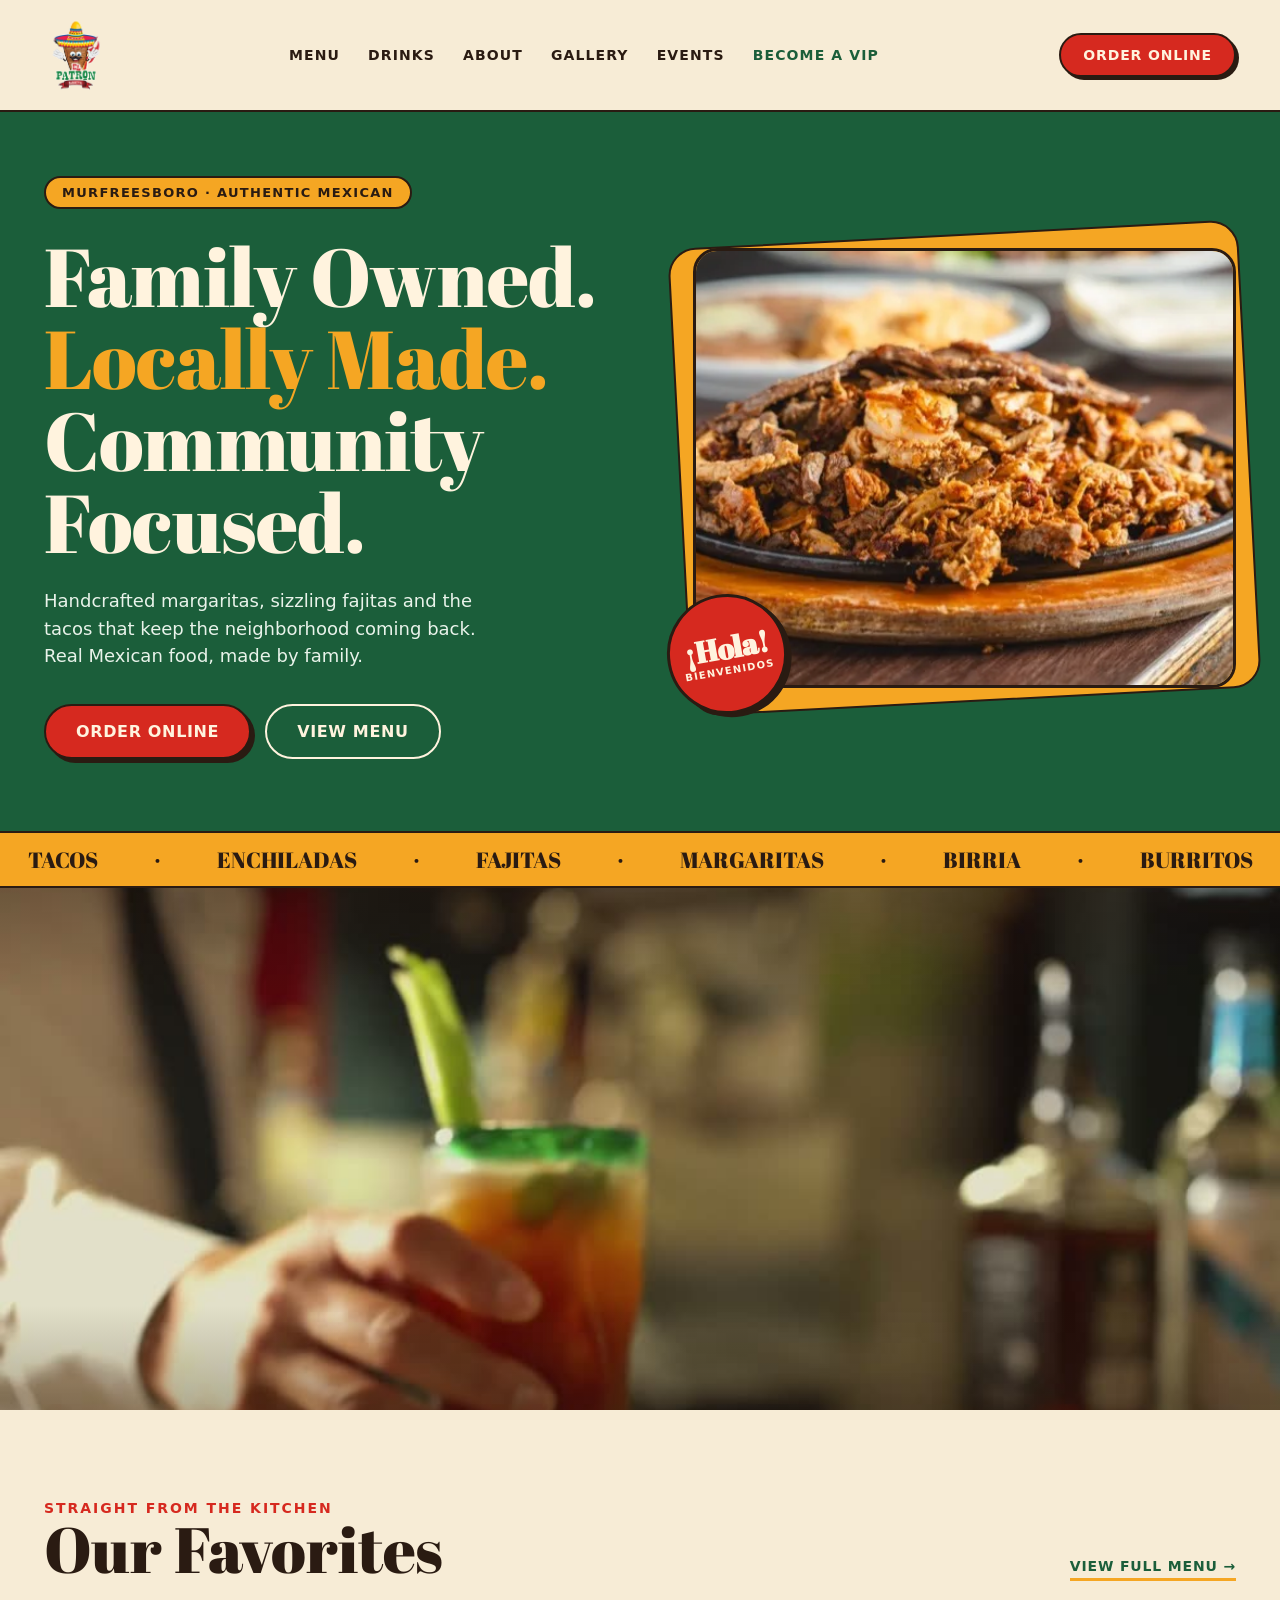
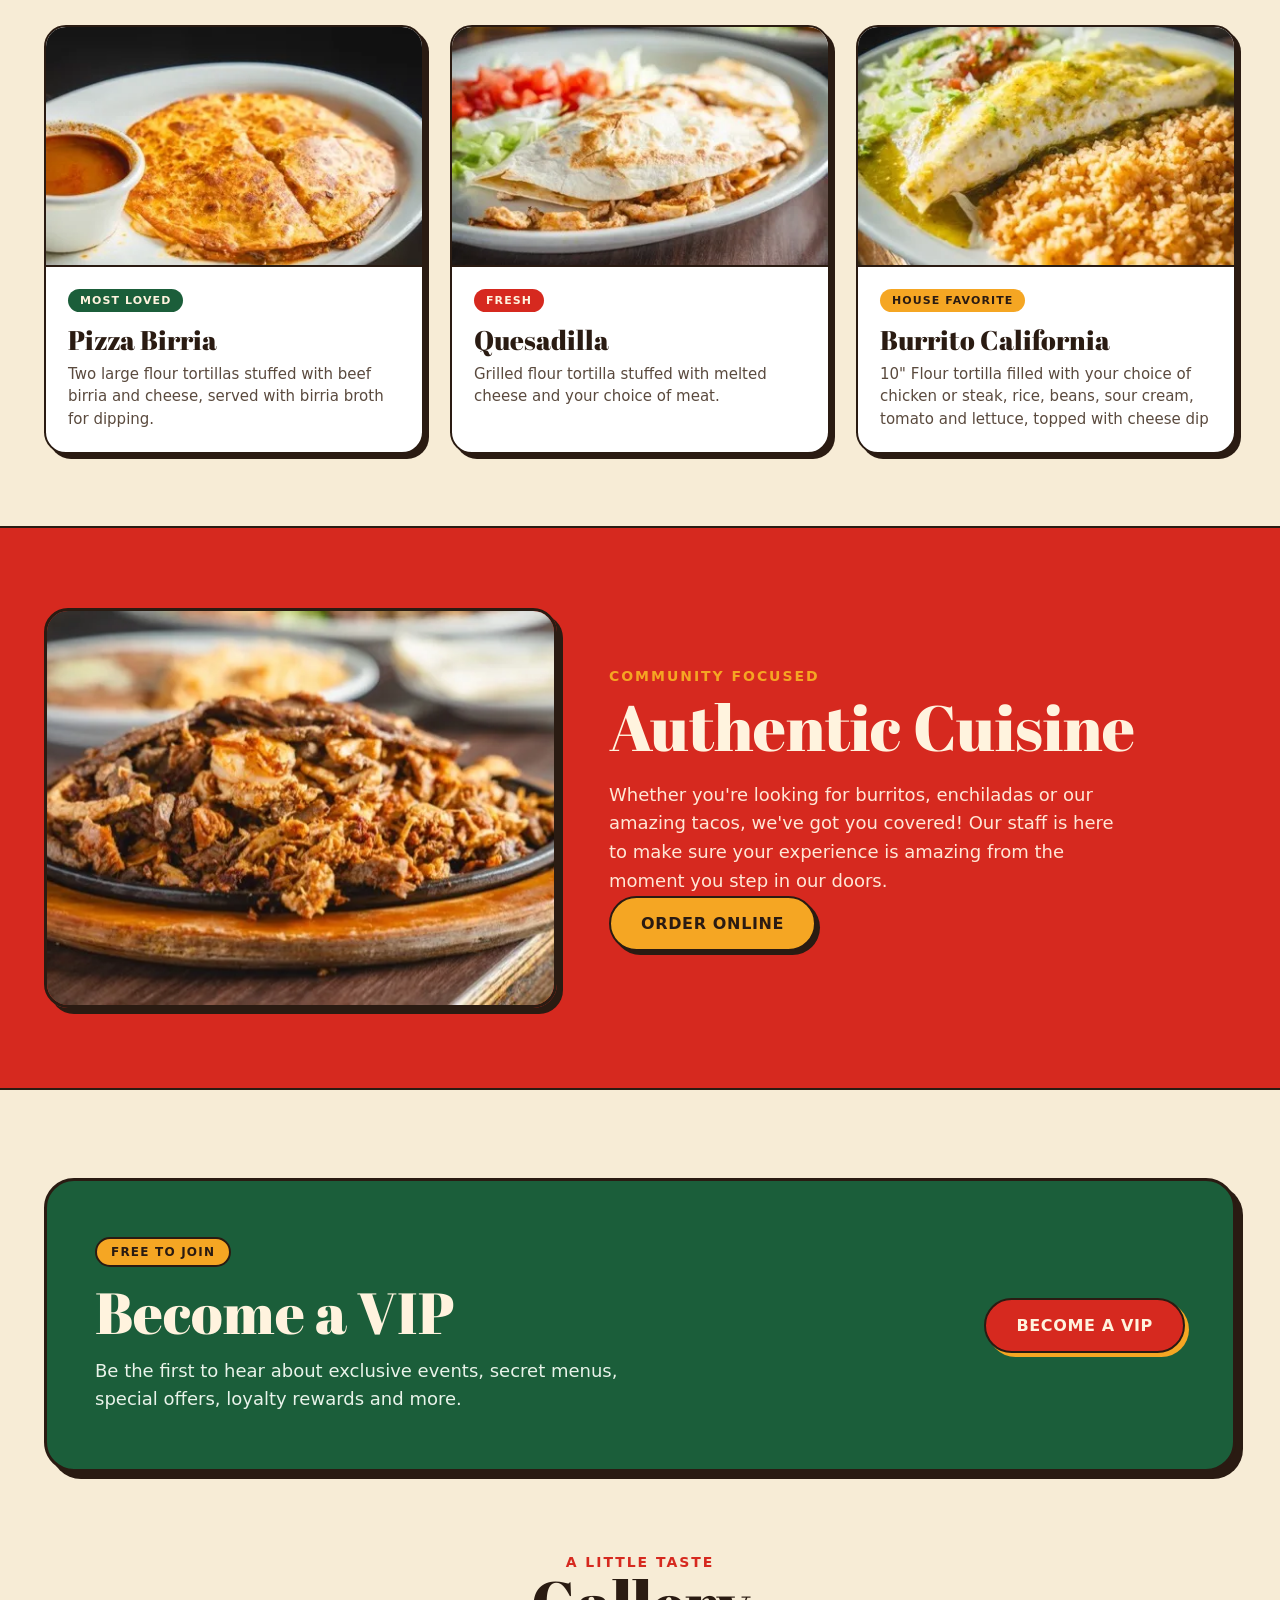
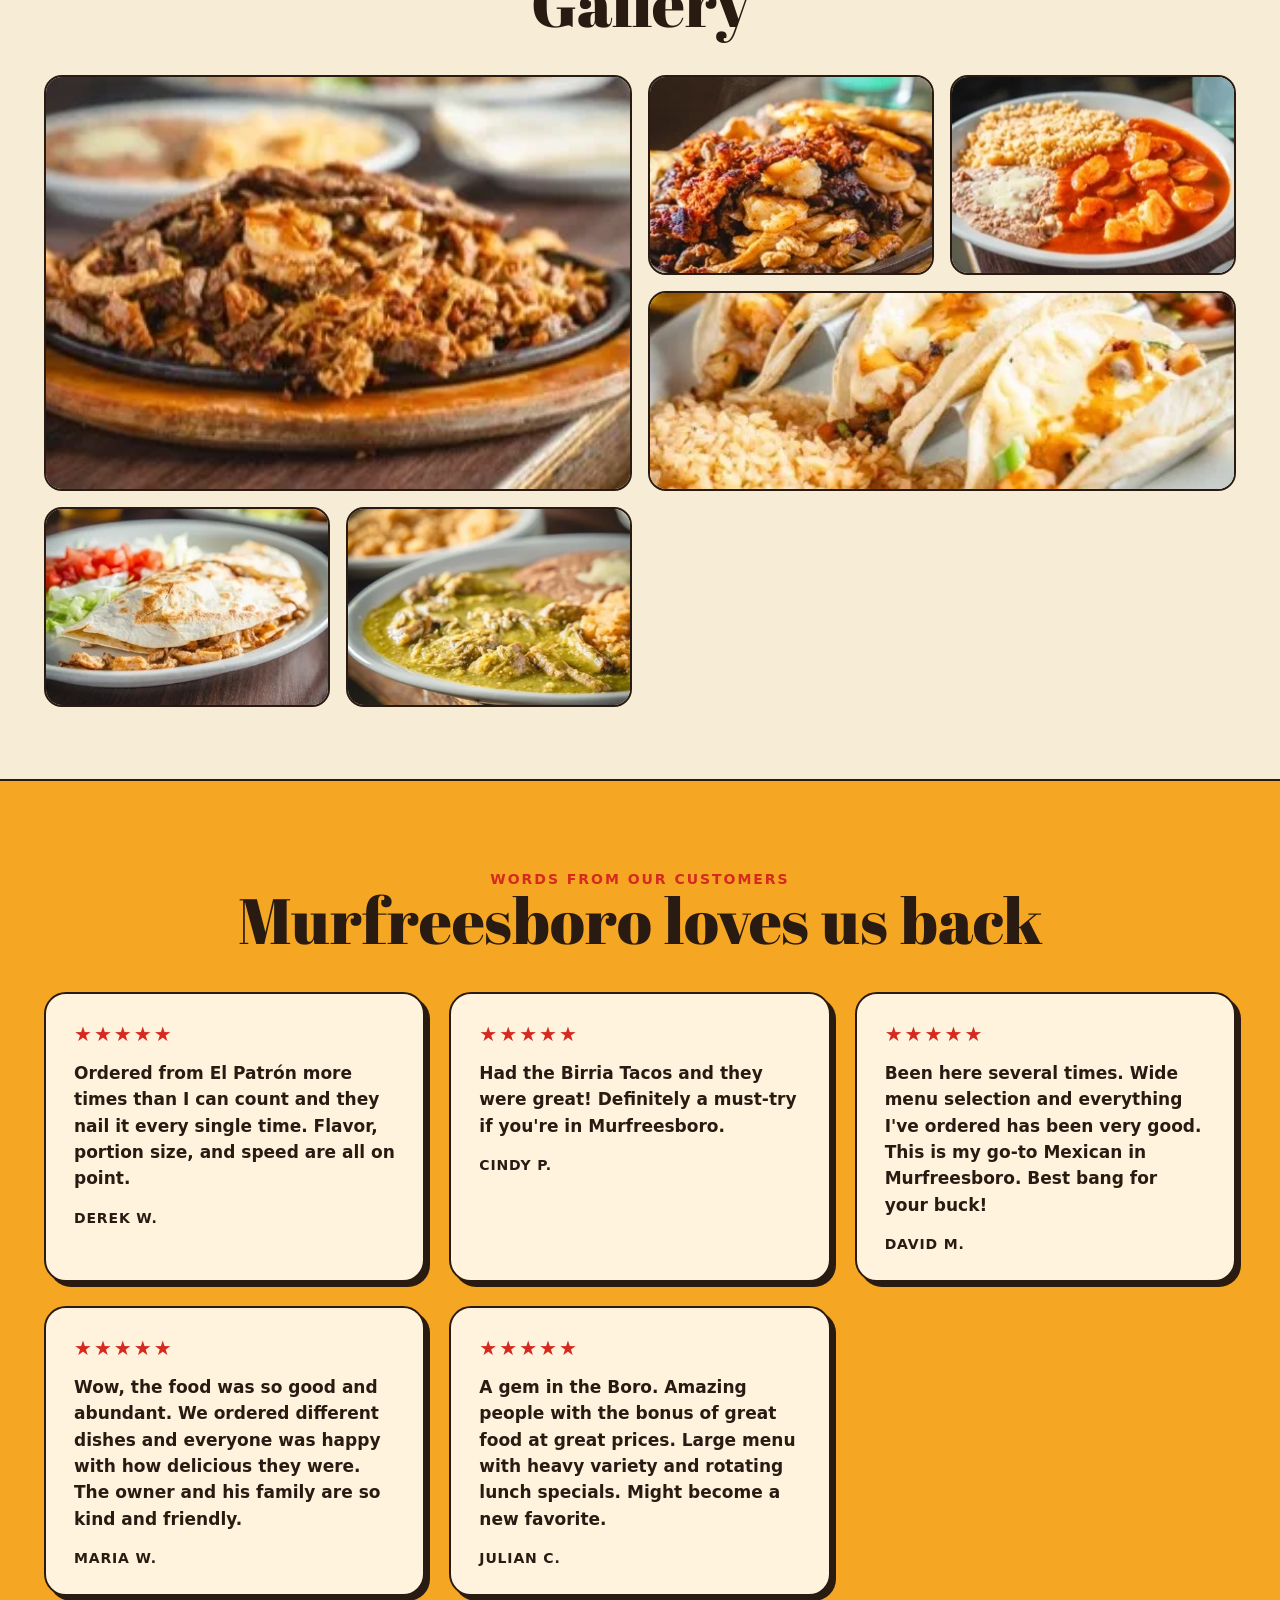
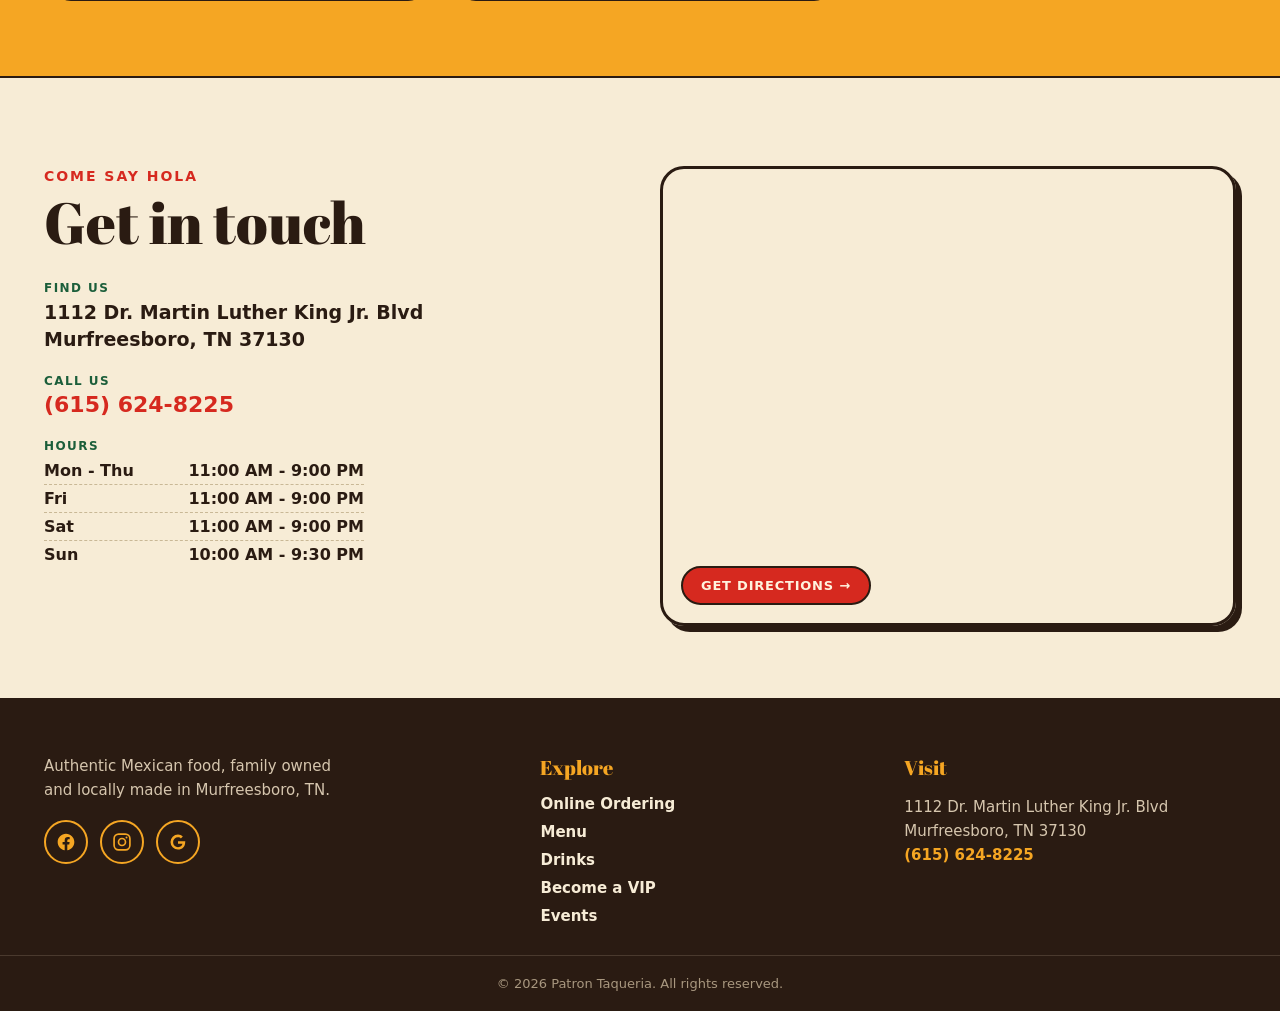
==== commit 5c0dd389: "Patron: relabel 'Our Favorites' card to Pizza Birria (photo is the cheese-and-birria pizza with cons" ====
--- a/index.html
+++ b/index.html
@@ -210,4 +210,4 @@
 .events-empty{text-align:center;color:var(--muted);font-size:18px;padding:40px}
 @media (max-width:900px){.events-grid{grid-template-columns:1fr 1fr}}
 @media (max-width:640px){.events-grid{grid-template-columns:1fr}}
-</style><script type="application/ld+json">{"@context": "https://schema.org", "@graph": [{"@type": "Restaurant", "name": "Patron Taqueria", "url": "https://elpatrontaquerias.com/", "telephone": "+16156248225", "address": {"@type": "PostalAddress", "streetAddress": "1112 Dr. Martin Luther King Jr. Blvd", "addressLocality": "Murfreesboro", "addressRegion": "TN", "postalCode": "37130", "addressCountry": "US"}, "servesCuisine": ["Mexican", "Tex-Mex", "Tacos"], "priceRange": "$$", "openingHoursSpecification": [{"@type": "OpeningHoursSpecification", "dayOfWeek": ["Monday", "Tuesday", "Wednesday", "Thursday"], "opens": "11:00", "closes": "21:00"}, {"@type": "OpeningHoursSpecification", "dayOfWeek": "Friday", "opens": "11:00", "closes": "21:00"}, {"@type": "OpeningHoursSpecification", "dayOfWeek": "Saturday", "opens": "11:00", "closes": "21:00"}, {"@type": "OpeningHoursSpecification", "dayOfWeek": "Sunday", "opens": "10:00", "closes": "21:30"}], "hasMap": "https://www.google.com/maps?q=1112%20Dr.%20Martin%20Luther%20King%20Jr.%20Blvd%2C%20Murfreesboro%2C%20TN%2037130", "sameAs": ["https://www.facebook.com/people/El-Patron-Taqueria/100088145538542/", "https://www.google.com/maps/place/?q=place_id:ChIJH6d9qfX4Y4gRHNHliizIGV8", "https://www.instagram.com/el.patron.taqueria/"], "geo": {"@type": "GeoCoordinates", "latitude": 35.8360498, "longitude": -86.3759035}, "potentialAction": {"@type": "OrderAction", "target": {"@type": "EntryPoint", "urlTemplate": "https://online.skytab.com/beb78ee939593d2ace30c469cb7ad3fd", "inLanguage": "en-US", "actionPlatform": ["http://schema.org/DesktopWebPlatform", "http://schema.org/MobileWebPlatform"]}, "deliveryMethod": ["http://purl.org/goodrelations/v1#DeliveryModePickUp"]}, "image": "https://elpatrontaquerias.com/assets/images/pat-parrillada-1600.webp", "@id": "https://elpatrontaquerias.com/#restaurant", "menu": "https://elpatrontaquerias.com/menu/", "hasMenu": {"@id": "https://elpatrontaquerias.com/menu/#menu"}}]}</script><script>window.SITE_CONFIG={"formEndpoint": null, "newsletterEndpoint": null, "birthdayEndpoint": null, "accentColor": "#188bf6", "vip": {"endpoint": "https://chowdownos.onrender.com/api/public/vip/signup", "client": 72}, "forms": {"endpoint": "https://chowdownos.onrender.com/api/public/forms/submit", "client": 72}};</script></head><body><header class="site-header"><nav class="nav" id="nav"><a href="/" class="nav-logo" aria-label="Patron Taqueria home"><img src="/assets/images/brand-logo-nav.webp" alt="Patron Taqueria" width="135" height="180" style="height:86px!important;width:auto!important;max-width:150px!important;position:static!important;top:auto!important;object-fit:contain"></a><div class="nav-links"><a href="/menu/">Menu</a><a href="/drinks/">Drinks</a><a href="/#about">About</a><a href="/#gallery">Gallery</a><a href="/events/">Events</a><a href="/vip/" class="vip">Become a VIP</a></div><a href="https://online.skytab.com/beb78ee939593d2ace30c469cb7ad3fd" class="nav-cta" target="_blank" rel="noopener">Order Online</a><button class="nav-toggle" aria-label="Menu" aria-expanded="false" onclick="var n=document.getElementById('nav');var o=n.classList.toggle('open');this.setAttribute('aria-expanded',o)"><span></span><span></span><span></span></button></nav></header><main id="top"><section class="hero"><div class="hero-grid"><div><span class="pill hero-badge">Murfreesboro &middot; Authentic Mexican</span><h1>Family Owned.<br><span class="accent">Locally Made.</span><br>Community Focused.</h1><p class="hero-lede">Handcrafted margaritas, sizzling fajitas and the tacos that keep the neighborhood coming back. Real Mexican food, made by family.</p><div class="hero-cta"><a href="https://online.skytab.com/beb78ee939593d2ace30c469cb7ad3fd" class="btn btn-red" target="_blank" rel="noopener">Order Online</a><a href="/menu/" class="btn btn-outline">View Menu</a></div></div><div class="hero-media"><div class="frame" aria-hidden="true"></div><img src="/assets/images/pat-parrillada-1600.webp" srcset="/assets/images/pat-parrillada-400.webp 400w, /assets/images/pat-parrillada-800.webp 800w, /assets/images/pat-parrillada-1600.webp 1600w" sizes="(max-width:900px) 100vw, 560px" alt="Patron Taqueria dishes" width="2400" height="1292" fetchpriority="high" class="hero-media-img"><div class="hola" aria-hidden="true"><b>&iexcl;Hola!</b><span>Bienvenidos</span></div></div></div></section><div class="marquee" aria-hidden="true"><div class="marquee-track"><span>TACOS</span><span>&middot;</span><span>ENCHILADAS</span><span>&middot;</span><span>FAJITAS</span><span>&middot;</span><span>MARGARITAS</span><span>&middot;</span><span>BIRRIA</span><span>&middot;</span><span>BURRITOS</span><span>&middot;</span><span>TACOS</span><span>&middot;</span><span>ENCHILADAS</span><span>&middot;</span><span>FAJITAS</span><span>&middot;</span><span>MARGARITAS</span><span>&middot;</span><span>BIRRIA</span><span>&middot;</span><span>BURRITOS</span><span>&middot;</span></div></div><section style="padding:0;background:#2A1B12"><div style="position:relative;width:100%;height:58vh;min-height:360px;max-height:640px;overflow:hidden"><video autoplay muted loop playsinline preload="metadata" poster="/assets/media/patron-poster.jpg" aria-hidden="true" style="position:absolute;inset:0;width:100%;height:100%;object-fit:cover"><source src="/assets/media/patron.mp4" type="video/mp4"></video><div style="position:absolute;inset:0;pointer-events:none;background:linear-gradient(180deg,rgba(42,27,18,.28) 0%,rgba(42,27,18,0) 20%,rgba(42,27,18,0) 80%,rgba(42,27,18,.28) 100%)"></div></div></section><section class="sec" id="favorites"><div class="sec-head"><div><span class="eyebrow" style="color:var(--red)">Straight from the kitchen</span><h2>Our Favorites</h2></div><a href="/menu/" class="link-underline">View full menu &rarr;</a></div><div class="cards-3"><article class="dish"><img src="/assets/images/pat-birria-1600.webp" srcset="/assets/images/pat-birria-400.webp 400w, /assets/images/pat-birria-800.webp 800w, /assets/images/pat-birria-1600.webp 1600w" sizes="(max-width:900px) 100vw, 380px" alt="Birria plate" width="1800" height="1800" loading="lazy" class="dish-img"><div class="dish-body"><span class="tag tag-green">Most loved</span><h3>Birria Plate</h3><p>Slow-cooked beef birria with rich consomme for dipping.</p></div></article><article class="dish"><img src="/assets/images/pat-quesadilla-800.webp" srcset="/assets/images/pat-quesadilla-400.webp 400w, /assets/images/pat-quesadilla-800.webp 800w" sizes="(max-width:900px) 100vw, 380px" alt="Quesadilla" width="1200" height="1200" loading="lazy" class="dish-img"><div class="dish-body"><span class="tag tag-red">Fresh</span><h3>Quesadilla</h3><p>Grilled flour tortilla stuffed with melted cheese and your choice of meat.</p></div></article><article class="dish"><img src="/assets/images/pat-burrito-1600.webp" srcset="/assets/images/pat-burrito-400.webp 400w, /assets/images/pat-burrito-800.webp 800w, /assets/images/pat-burrito-1600.webp 1600w" sizes="(max-width:900px) 100vw, 380px" alt="Burrito California " width="1824" height="1800" loading="lazy" class="dish-img"><div class="dish-body"><span class="tag tag-amber">House favorite</span><h3>Burrito California </h3><p>10" Flour tortilla filled with your choice of chicken or steak, rice, beans, sour cream, tomato and lettuce, topped with cheese dip</p></div></article></div></section><section class="band-red" id="about"><div class="about-grid"><img src="/assets/images/pat-parrillada-1600.webp" srcset="/assets/images/pat-parrillada-400.webp 400w, /assets/images/pat-parrillada-800.webp 800w, /assets/images/pat-parrillada-1600.webp 1600w" sizes="(max-width:900px) 100vw, 480px" alt="Inside Patron Taqueria" width="2400" height="1292" loading="lazy" class="about-img"><div><span class="eyebrow">Community focused</span><h2>Authentic Cuisine</h2><p>Whether you're looking for burritos, enchiladas or our amazing tacos, we've got you covered! Our staff is here to make sure your experience is amazing from the moment you step in our doors.</p><a href="https://online.skytab.com/beb78ee939593d2ace30c469cb7ad3fd" class="btn btn-amber" target="_blank" rel="noopener">Order Online</a></div></div></section><section class="sec"><div class="vip-card"><div><span class="pill vip-pill">Free to join</span><h2>Become a VIP</h2><p>Be the first to hear about exclusive events, secret menus, special offers, loyalty rewards and more.</p></div><div class="join"><a href="/vip/" class="btn btn-red">Become a VIP</a></div></div></section><section class="sec" id="gallery" style="padding-top:8px"><div class="sec-title"><span class="eyebrow" style="color:var(--red)">A little taste</span><h2>Gallery</h2></div><div class="gallery"><a class="gm-cell g-2w g-2h"><img src="/assets/images/pat-parrillada-1600.webp" srcset="/assets/images/pat-parrillada-400.webp 400w, /assets/images/pat-parrillada-800.webp 800w, /assets/images/pat-parrillada-1600.webp 1600w" sizes="(max-width:768px) 50vw, 25vw" alt="" width="2400" height="1292" loading="lazy"></a><a class="gm-cell "><img src="/assets/images/pat-fajitas-1600.webp" srcset="/assets/images/pat-fajitas-400.webp 400w, /assets/images/pat-fajitas-800.webp 800w, /assets/images/pat-fajitas-1600.webp 1600w" sizes="(max-width:768px) 50vw, 25vw" alt="" width="2400" height="1213" loading="lazy"></a><a class="gm-cell "><img src="/assets/images/pat-camarones-1600.webp" srcset="/assets/images/pat-camarones-400.webp 400w, /assets/images/pat-camarones-800.webp 800w, /assets/images/pat-camarones-1600.webp 1600w" sizes="(max-width:768px) 50vw, 25vw" alt="" width="2400" height="1190" loading="lazy"></a><a class="gm-cell g-2w"><img src="/assets/images/pat-tacosgob-1600.webp" srcset="/assets/images/pat-tacosgob-400.webp 400w, /assets/images/pat-tacosgob-800.webp 800w, /assets/images/pat-tacosgob-1600.webp 1600w" sizes="(max-width:768px) 50vw, 25vw" alt="" width="4000" height="4000" loading="lazy"></a><a class="gm-cell "><img src="/assets/images/pat-quesadilla-800.webp" srcset="/assets/images/pat-quesadilla-400.webp 400w, /assets/images/pat-quesadilla-800.webp 800w" sizes="(max-width:768px) 50vw, 25vw" alt="" width="1200" height="1200" loading="lazy"></a><a class="gm-cell "><img src="/assets/images/pat-chileverde-1600.webp" srcset="/assets/images/pat-chileverde-400.webp 400w, /assets/images/pat-chileverde-800.webp 800w, /assets/images/pat-chileverde-1600.webp 1600w" sizes="(max-width:768px) 50vw, 25vw" alt="" width="4003" height="4000" loading="lazy"></a></div></section><section class="band-amber"><div class="sec" style="padding-bottom:80px"><div class="sec-title"><span class="eyebrow" style="color:var(--red)">Words from our customers</span><h2>Murfreesboro loves us back</h2></div><div class="reviews-grid"><div class="review"><div class="stars" aria-label="5 out of 5 stars">&#9733;&#9733;&#9733;&#9733;&#9733;</div><p>Ordered from El Patrón more times than I can count and they nail it every single time. Flavor, portion size, and speed are all on point.</p><div class="who">Derek W.</div></div><div class="review"><div class="stars" aria-label="5 out of 5 stars">&#9733;&#9733;&#9733;&#9733;&#9733;</div><p>Had the Birria Tacos and they were great! Definitely a must-try if you're in Murfreesboro.</p><div class="who">Cindy P.</div></div><div class="review"><div class="stars" aria-label="5 out of 5 stars">&#9733;&#9733;&#9733;&#9733;&#9733;</div><p>Been here several times. Wide menu selection and everything I've ordered has been very good. This is my go-to Mexican in Murfreesboro. Best bang for your buck!</p><div class="who">David M.</div></div><div class="review"><div class="stars" aria-label="5 out of 5 stars">&#9733;&#9733;&#9733;&#9733;&#9733;</div><p>Wow, the food was so good and abundant. We ordered different dishes and everyone was happy with how delicious they were. The owner and his family are so kind and friendly.</p><div class="who">Maria W.</div></div><div class="review"><div class="stars" aria-label="5 out of 5 stars">&#9733;&#9733;&#9733;&#9733;&#9733;</div><p>A gem in the Boro. Amazing people with the bonus of great food at great prices. Large menu with heavy variety and rotating lunch specials. Might become a new favorite.</p><div class="who">Julian C.</div></div></div></div></section><section class="sec" id="contact"><div class="contact-grid"><div><span class="eyebrow">Come say hola</span><h2 style="font-size:clamp(36px,4.6vw,58px);margin-top:8px">Get in touch</h2><div class="contact-list"><div><div class="label">Find us</div><div class="addr">1112 Dr. Martin Luther King Jr. Blvd<br>Murfreesboro, TN 37130</div></div><div><div class="label">Call us</div><a href="tel:+16156248225" class="phone">(615) 624-8225</a></div><div><div class="label">Hours</div><div class="hours"><div class="row"><span>Mon - Thu</span><span>11:00 AM - 9:00 PM</span></div><div class="row"><span>Fri</span><span>11:00 AM - 9:00 PM</span></div><div class="row"><span>Sat</span><span>11:00 AM - 9:00 PM</span></div><div class="row"><span>Sun</span><span>10:00 AM - 9:30 PM</span></div></div></div></div></div><div class="map-embed"><iframe title="Map to Patron Taqueria" src="https://www.google.com/maps?q=35.8360498,-86.3759035&amp;z=15&amp;output=embed" loading="lazy" referrerpolicy="no-referrer-when-downgrade" allowfullscreen></iframe><a class="badge" href="https://www.google.com/maps/search/?api=1&amp;query=Google&amp;query_place_id=ChIJH6d9qfX4Y4gRHNHliizIGV8" target="_blank" rel="noopener" aria-label="Get directions to Patron Taqueria">Get directions &rarr;</a></div></div></section></main><footer class="site-footer"><div class="footer-grid"><div><p>Authentic Mexican food, family owned and locally made in Murfreesboro, TN.</p><div class="socials" aria-label="Follow us"><a href="https://www.facebook.com/people/El-Patron-Taqueria/100088145538542/" target="_blank" rel="noopener" aria-label="Facebook"><svg viewBox="0 0 24 24" width="20" height="20" fill="currentColor"><path d="M22 12.06C22 6.5 17.52 2 12 2S2 6.5 2 12.06c0 5 3.66 9.15 8.44 9.94v-7.03H7.9v-2.9h2.54V9.85c0-2.51 1.49-3.9 3.77-3.9 1.09 0 2.24.2 2.24.2v2.46h-1.26c-1.24 0-1.63.77-1.63 1.56v1.87h2.78l-.44 2.9h-2.34V22c4.78-.79 8.44-4.94 8.44-9.94z"/></svg></a><a href="https://www.instagram.com/el.patron.taqueria/" target="_blank" rel="noopener" aria-label="Instagram"><svg viewBox="0 0 24 24" width="20" height="20" fill="none" stroke="currentColor" stroke-width="2"><rect x="2.5" y="2.5" width="19" height="19" rx="5.5"/><circle cx="12" cy="12" r="4.2"/><circle cx="17.4" cy="6.6" r="1.2" fill="currentColor" stroke="none"/></svg></a><a href="https://www.google.com/maps/search/?api=1&amp;query=Google&amp;query_place_id=ChIJH6d9qfX4Y4gRHNHliizIGV8" target="_blank" rel="noopener" aria-label="Google"><svg viewBox="0 0 24 24" width="20" height="20" fill="currentColor"><path d="M21.35 11.1H12v2.98h5.35c-.23 1.4-1.64 4.1-5.35 4.1a5.9 5.9 0 0 1 0-11.8c1.68 0 2.8.72 3.45 1.33l2.35-2.27C16.4 4.02 14.42 3 12 3a9 9 0 1 0 0 18c5.2 0 8.64-3.65 8.64-8.8 0-.6-.07-1.06-.16-1.5z"/></svg></a></div></div><div><div class="foot-h">Explore</div><div class="foot-links"><a href="https://online.skytab.com/beb78ee939593d2ace30c469cb7ad3fd" target="_blank" rel="noopener">Online Ordering</a><a href="/menu/">Menu</a><a href="/drinks/">Drinks</a><a href="/vip/">Become a VIP</a><a href="/events/">Events</a></div></div><div><div class="foot-h">Visit</div><div class="foot-visit">1112 Dr. Martin Luther King Jr. Blvd<br>Murfreesboro, TN 37130<br><a href="tel:+16156248225">(615) 624-8225</a></div></div></div><div class="foot-legal">&copy; 2026 Patron Taqueria. All rights reserved.</div></footer></body></html>+</style><script type="application/ld+json">{"@context": "https://schema.org", "@graph": [{"@type": "Restaurant", "name": "Patron Taqueria", "url": "https://elpatrontaquerias.com/", "telephone": "+16156248225", "address": {"@type": "PostalAddress", "streetAddress": "1112 Dr. Martin Luther King Jr. Blvd", "addressLocality": "Murfreesboro", "addressRegion": "TN", "postalCode": "37130", "addressCountry": "US"}, "servesCuisine": ["Mexican", "Tex-Mex", "Tacos"], "priceRange": "$$", "openingHoursSpecification": [{"@type": "OpeningHoursSpecification", "dayOfWeek": ["Monday", "Tuesday", "Wednesday", "Thursday"], "opens": "11:00", "closes": "21:00"}, {"@type": "OpeningHoursSpecification", "dayOfWeek": "Friday", "opens": "11:00", "closes": "21:00"}, {"@type": "OpeningHoursSpecification", "dayOfWeek": "Saturday", "opens": "11:00", "closes": "21:00"}, {"@type": "OpeningHoursSpecification", "dayOfWeek": "Sunday", "opens": "10:00", "closes": "21:30"}], "hasMap": "https://www.google.com/maps?q=1112%20Dr.%20Martin%20Luther%20King%20Jr.%20Blvd%2C%20Murfreesboro%2C%20TN%2037130", "sameAs": ["https://www.facebook.com/people/El-Patron-Taqueria/100088145538542/", "https://www.google.com/maps/place/?q=place_id:ChIJH6d9qfX4Y4gRHNHliizIGV8", "https://www.instagram.com/el.patron.taqueria/"], "geo": {"@type": "GeoCoordinates", "latitude": 35.8360498, "longitude": -86.3759035}, "potentialAction": {"@type": "OrderAction", "target": {"@type": "EntryPoint", "urlTemplate": "https://online.skytab.com/beb78ee939593d2ace30c469cb7ad3fd", "inLanguage": "en-US", "actionPlatform": ["http://schema.org/DesktopWebPlatform", "http://schema.org/MobileWebPlatform"]}, "deliveryMethod": ["http://purl.org/goodrelations/v1#DeliveryModePickUp"]}, "image": "https://elpatrontaquerias.com/assets/images/pat-parrillada-1600.webp", "@id": "https://elpatrontaquerias.com/#restaurant", "menu": "https://elpatrontaquerias.com/menu/", "hasMenu": {"@id": "https://elpatrontaquerias.com/menu/#menu"}}]}</script><script>window.SITE_CONFIG={"formEndpoint": null, "newsletterEndpoint": null, "birthdayEndpoint": null, "accentColor": "#188bf6", "vip": {"endpoint": "https://chowdownos.onrender.com/api/public/vip/signup", "client": 72}, "forms": {"endpoint": "https://chowdownos.onrender.com/api/public/forms/submit", "client": 72}};</script></head><body><header class="site-header"><nav class="nav" id="nav"><a href="/" class="nav-logo" aria-label="Patron Taqueria home"><img src="/assets/images/brand-logo-nav.webp" alt="Patron Taqueria" width="135" height="180" style="height:86px!important;width:auto!important;max-width:150px!important;position:static!important;top:auto!important;object-fit:contain"></a><div class="nav-links"><a href="/menu/">Menu</a><a href="/drinks/">Drinks</a><a href="/#about">About</a><a href="/#gallery">Gallery</a><a href="/events/">Events</a><a href="/vip/" class="vip">Become a VIP</a></div><a href="https://online.skytab.com/beb78ee939593d2ace30c469cb7ad3fd" class="nav-cta" target="_blank" rel="noopener">Order Online</a><button class="nav-toggle" aria-label="Menu" aria-expanded="false" onclick="var n=document.getElementById('nav');var o=n.classList.toggle('open');this.setAttribute('aria-expanded',o)"><span></span><span></span><span></span></button></nav></header><main id="top"><section class="hero"><div class="hero-grid"><div><span class="pill hero-badge">Murfreesboro &middot; Authentic Mexican</span><h1>Family Owned.<br><span class="accent">Locally Made.</span><br>Community Focused.</h1><p class="hero-lede">Handcrafted margaritas, sizzling fajitas and the tacos that keep the neighborhood coming back. Real Mexican food, made by family.</p><div class="hero-cta"><a href="https://online.skytab.com/beb78ee939593d2ace30c469cb7ad3fd" class="btn btn-red" target="_blank" rel="noopener">Order Online</a><a href="/menu/" class="btn btn-outline">View Menu</a></div></div><div class="hero-media"><div class="frame" aria-hidden="true"></div><img src="/assets/images/pat-parrillada-1600.webp" srcset="/assets/images/pat-parrillada-400.webp 400w, /assets/images/pat-parrillada-800.webp 800w, /assets/images/pat-parrillada-1600.webp 1600w" sizes="(max-width:900px) 100vw, 560px" alt="Patron Taqueria dishes" width="2400" height="1292" fetchpriority="high" class="hero-media-img"><div class="hola" aria-hidden="true"><b>&iexcl;Hola!</b><span>Bienvenidos</span></div></div></div></section><div class="marquee" aria-hidden="true"><div class="marquee-track"><span>TACOS</span><span>&middot;</span><span>ENCHILADAS</span><span>&middot;</span><span>FAJITAS</span><span>&middot;</span><span>MARGARITAS</span><span>&middot;</span><span>BIRRIA</span><span>&middot;</span><span>BURRITOS</span><span>&middot;</span><span>TACOS</span><span>&middot;</span><span>ENCHILADAS</span><span>&middot;</span><span>FAJITAS</span><span>&middot;</span><span>MARGARITAS</span><span>&middot;</span><span>BIRRIA</span><span>&middot;</span><span>BURRITOS</span><span>&middot;</span></div></div><section style="padding:0;background:#2A1B12"><div style="position:relative;width:100%;height:58vh;min-height:360px;max-height:640px;overflow:hidden"><video autoplay muted loop playsinline preload="metadata" poster="/assets/media/patron-poster.jpg" aria-hidden="true" style="position:absolute;inset:0;width:100%;height:100%;object-fit:cover"><source src="/assets/media/patron.mp4" type="video/mp4"></video><div style="position:absolute;inset:0;pointer-events:none;background:linear-gradient(180deg,rgba(42,27,18,.28) 0%,rgba(42,27,18,0) 20%,rgba(42,27,18,0) 80%,rgba(42,27,18,.28) 100%)"></div></div></section><section class="sec" id="favorites"><div class="sec-head"><div><span class="eyebrow" style="color:var(--red)">Straight from the kitchen</span><h2>Our Favorites</h2></div><a href="/menu/" class="link-underline">View full menu &rarr;</a></div><div class="cards-3"><article class="dish"><img src="/assets/images/pat-birria-1600.webp" srcset="/assets/images/pat-birria-400.webp 400w, /assets/images/pat-birria-800.webp 800w, /assets/images/pat-birria-1600.webp 1600w" sizes="(max-width:900px) 100vw, 380px" alt="Pizza Birria at Patron Taqueria, beef birria and cheese with consomme" width="1800" height="1800" loading="lazy" class="dish-img"><div class="dish-body"><span class="tag tag-green">Most loved</span><h3>Pizza Birria</h3><p>Two large flour tortillas stuffed with beef birria and cheese, served with birria broth for dipping.</p></div></article><article class="dish"><img src="/assets/images/pat-quesadilla-800.webp" srcset="/assets/images/pat-quesadilla-400.webp 400w, /assets/images/pat-quesadilla-800.webp 800w" sizes="(max-width:900px) 100vw, 380px" alt="Quesadilla" width="1200" height="1200" loading="lazy" class="dish-img"><div class="dish-body"><span class="tag tag-red">Fresh</span><h3>Quesadilla</h3><p>Grilled flour tortilla stuffed with melted cheese and your choice of meat.</p></div></article><article class="dish"><img src="/assets/images/pat-burrito-1600.webp" srcset="/assets/images/pat-burrito-400.webp 400w, /assets/images/pat-burrito-800.webp 800w, /assets/images/pat-burrito-1600.webp 1600w" sizes="(max-width:900px) 100vw, 380px" alt="Burrito California " width="1824" height="1800" loading="lazy" class="dish-img"><div class="dish-body"><span class="tag tag-amber">House favorite</span><h3>Burrito California </h3><p>10" Flour tortilla filled with your choice of chicken or steak, rice, beans, sour cream, tomato and lettuce, topped with cheese dip</p></div></article></div></section><section class="band-red" id="about"><div class="about-grid"><img src="/assets/images/pat-parrillada-1600.webp" srcset="/assets/images/pat-parrillada-400.webp 400w, /assets/images/pat-parrillada-800.webp 800w, /assets/images/pat-parrillada-1600.webp 1600w" sizes="(max-width:900px) 100vw, 480px" alt="Inside Patron Taqueria" width="2400" height="1292" loading="lazy" class="about-img"><div><span class="eyebrow">Community focused</span><h2>Authentic Cuisine</h2><p>Whether you're looking for burritos, enchiladas or our amazing tacos, we've got you covered! Our staff is here to make sure your experience is amazing from the moment you step in our doors.</p><a href="https://online.skytab.com/beb78ee939593d2ace30c469cb7ad3fd" class="btn btn-amber" target="_blank" rel="noopener">Order Online</a></div></div></section><section class="sec"><div class="vip-card"><div><span class="pill vip-pill">Free to join</span><h2>Become a VIP</h2><p>Be the first to hear about exclusive events, secret menus, special offers, loyalty rewards and more.</p></div><div class="join"><a href="/vip/" class="btn btn-red">Become a VIP</a></div></div></section><section class="sec" id="gallery" style="padding-top:8px"><div class="sec-title"><span class="eyebrow" style="color:var(--red)">A little taste</span><h2>Gallery</h2></div><div class="gallery"><a class="gm-cell g-2w g-2h"><img src="/assets/images/pat-parrillada-1600.webp" srcset="/assets/images/pat-parrillada-400.webp 400w, /assets/images/pat-parrillada-800.webp 800w, /assets/images/pat-parrillada-1600.webp 1600w" sizes="(max-width:768px) 50vw, 25vw" alt="" width="2400" height="1292" loading="lazy"></a><a class="gm-cell "><img src="/assets/images/pat-fajitas-1600.webp" srcset="/assets/images/pat-fajitas-400.webp 400w, /assets/images/pat-fajitas-800.webp 800w, /assets/images/pat-fajitas-1600.webp 1600w" sizes="(max-width:768px) 50vw, 25vw" alt="" width="2400" height="1213" loading="lazy"></a><a class="gm-cell "><img src="/assets/images/pat-camarones-1600.webp" srcset="/assets/images/pat-camarones-400.webp 400w, /assets/images/pat-camarones-800.webp 800w, /assets/images/pat-camarones-1600.webp 1600w" sizes="(max-width:768px) 50vw, 25vw" alt="" width="2400" height="1190" loading="lazy"></a><a class="gm-cell g-2w"><img src="/assets/images/pat-tacosgob-1600.webp" srcset="/assets/images/pat-tacosgob-400.webp 400w, /assets/images/pat-tacosgob-800.webp 800w, /assets/images/pat-tacosgob-1600.webp 1600w" sizes="(max-width:768px) 50vw, 25vw" alt="" width="4000" height="4000" loading="lazy"></a><a class="gm-cell "><img src="/assets/images/pat-quesadilla-800.webp" srcset="/assets/images/pat-quesadilla-400.webp 400w, /assets/images/pat-quesadilla-800.webp 800w" sizes="(max-width:768px) 50vw, 25vw" alt="" width="1200" height="1200" loading="lazy"></a><a class="gm-cell "><img src="/assets/images/pat-chileverde-1600.webp" srcset="/assets/images/pat-chileverde-400.webp 400w, /assets/images/pat-chileverde-800.webp 800w, /assets/images/pat-chileverde-1600.webp 1600w" sizes="(max-width:768px) 50vw, 25vw" alt="" width="4003" height="4000" loading="lazy"></a></div></section><section class="band-amber"><div class="sec" style="padding-bottom:80px"><div class="sec-title"><span class="eyebrow" style="color:var(--red)">Words from our customers</span><h2>Murfreesboro loves us back</h2></div><div class="reviews-grid"><div class="review"><div class="stars" aria-label="5 out of 5 stars">&#9733;&#9733;&#9733;&#9733;&#9733;</div><p>Ordered from El Patrón more times than I can count and they nail it every single time. Flavor, portion size, and speed are all on point.</p><div class="who">Derek W.</div></div><div class="review"><div class="stars" aria-label="5 out of 5 stars">&#9733;&#9733;&#9733;&#9733;&#9733;</div><p>Had the Birria Tacos and they were great! Definitely a must-try if you're in Murfreesboro.</p><div class="who">Cindy P.</div></div><div class="review"><div class="stars" aria-label="5 out of 5 stars">&#9733;&#9733;&#9733;&#9733;&#9733;</div><p>Been here several times. Wide menu selection and everything I've ordered has been very good. This is my go-to Mexican in Murfreesboro. Best bang for your buck!</p><div class="who">David M.</div></div><div class="review"><div class="stars" aria-label="5 out of 5 stars">&#9733;&#9733;&#9733;&#9733;&#9733;</div><p>Wow, the food was so good and abundant. We ordered different dishes and everyone was happy with how delicious they were. The owner and his family are so kind and friendly.</p><div class="who">Maria W.</div></div><div class="review"><div class="stars" aria-label="5 out of 5 stars">&#9733;&#9733;&#9733;&#9733;&#9733;</div><p>A gem in the Boro. Amazing people with the bonus of great food at great prices. Large menu with heavy variety and rotating lunch specials. Might become a new favorite.</p><div class="who">Julian C.</div></div></div></div></section><section class="sec" id="contact"><div class="contact-grid"><div><span class="eyebrow">Come say hola</span><h2 style="font-size:clamp(36px,4.6vw,58px);margin-top:8px">Get in touch</h2><div class="contact-list"><div><div class="label">Find us</div><div class="addr">1112 Dr. Martin Luther King Jr. Blvd<br>Murfreesboro, TN 37130</div></div><div><div class="label">Call us</div><a href="tel:+16156248225" class="phone">(615) 624-8225</a></div><div><div class="label">Hours</div><div class="hours"><div class="row"><span>Mon - Thu</span><span>11:00 AM - 9:00 PM</span></div><div class="row"><span>Fri</span><span>11:00 AM - 9:00 PM</span></div><div class="row"><span>Sat</span><span>11:00 AM - 9:00 PM</span></div><div class="row"><span>Sun</span><span>10:00 AM - 9:30 PM</span></div></div></div></div></div><div class="map-embed"><iframe title="Map to Patron Taqueria" src="https://www.google.com/maps?q=35.8360498,-86.3759035&amp;z=15&amp;output=embed" loading="lazy" referrerpolicy="no-referrer-when-downgrade" allowfullscreen></iframe><a class="badge" href="https://www.google.com/maps/search/?api=1&amp;query=Google&amp;query_place_id=ChIJH6d9qfX4Y4gRHNHliizIGV8" target="_blank" rel="noopener" aria-label="Get directions to Patron Taqueria">Get directions &rarr;</a></div></div></section></main><footer class="site-footer"><div class="footer-grid"><div><p>Authentic Mexican food, family owned and locally made in Murfreesboro, TN.</p><div class="socials" aria-label="Follow us"><a href="https://www.facebook.com/people/El-Patron-Taqueria/100088145538542/" target="_blank" rel="noopener" aria-label="Facebook"><svg viewBox="0 0 24 24" width="20" height="20" fill="currentColor"><path d="M22 12.06C22 6.5 17.52 2 12 2S2 6.5 2 12.06c0 5 3.66 9.15 8.44 9.94v-7.03H7.9v-2.9h2.54V9.85c0-2.51 1.49-3.9 3.77-3.9 1.09 0 2.24.2 2.24.2v2.46h-1.26c-1.24 0-1.63.77-1.63 1.56v1.87h2.78l-.44 2.9h-2.34V22c4.78-.79 8.44-4.94 8.44-9.94z"/></svg></a><a href="https://www.instagram.com/el.patron.taqueria/" target="_blank" rel="noopener" aria-label="Instagram"><svg viewBox="0 0 24 24" width="20" height="20" fill="none" stroke="currentColor" stroke-width="2"><rect x="2.5" y="2.5" width="19" height="19" rx="5.5"/><circle cx="12" cy="12" r="4.2"/><circle cx="17.4" cy="6.6" r="1.2" fill="currentColor" stroke="none"/></svg></a><a href="https://www.google.com/maps/search/?api=1&amp;query=Google&amp;query_place_id=ChIJH6d9qfX4Y4gRHNHliizIGV8" target="_blank" rel="noopener" aria-label="Google"><svg viewBox="0 0 24 24" width="20" height="20" fill="currentColor"><path d="M21.35 11.1H12v2.98h5.35c-.23 1.4-1.64 4.1-5.35 4.1a5.9 5.9 0 0 1 0-11.8c1.68 0 2.8.72 3.45 1.33l2.35-2.27C16.4 4.02 14.42 3 12 3a9 9 0 1 0 0 18c5.2 0 8.64-3.65 8.64-8.8 0-.6-.07-1.06-.16-1.5z"/></svg></a></div></div><div><div class="foot-h">Explore</div><div class="foot-links"><a href="https://online.skytab.com/beb78ee939593d2ace30c469cb7ad3fd" target="_blank" rel="noopener">Online Ordering</a><a href="/menu/">Menu</a><a href="/drinks/">Drinks</a><a href="/vip/">Become a VIP</a><a href="/events/">Events</a></div></div><div><div class="foot-h">Visit</div><div class="foot-visit">1112 Dr. Martin Luther King Jr. Blvd<br>Murfreesboro, TN 37130<br><a href="tel:+16156248225">(615) 624-8225</a></div></div></div><div class="foot-legal">&copy; 2026 Patron Taqueria. All rights reserved.</div></footer></body></html>
